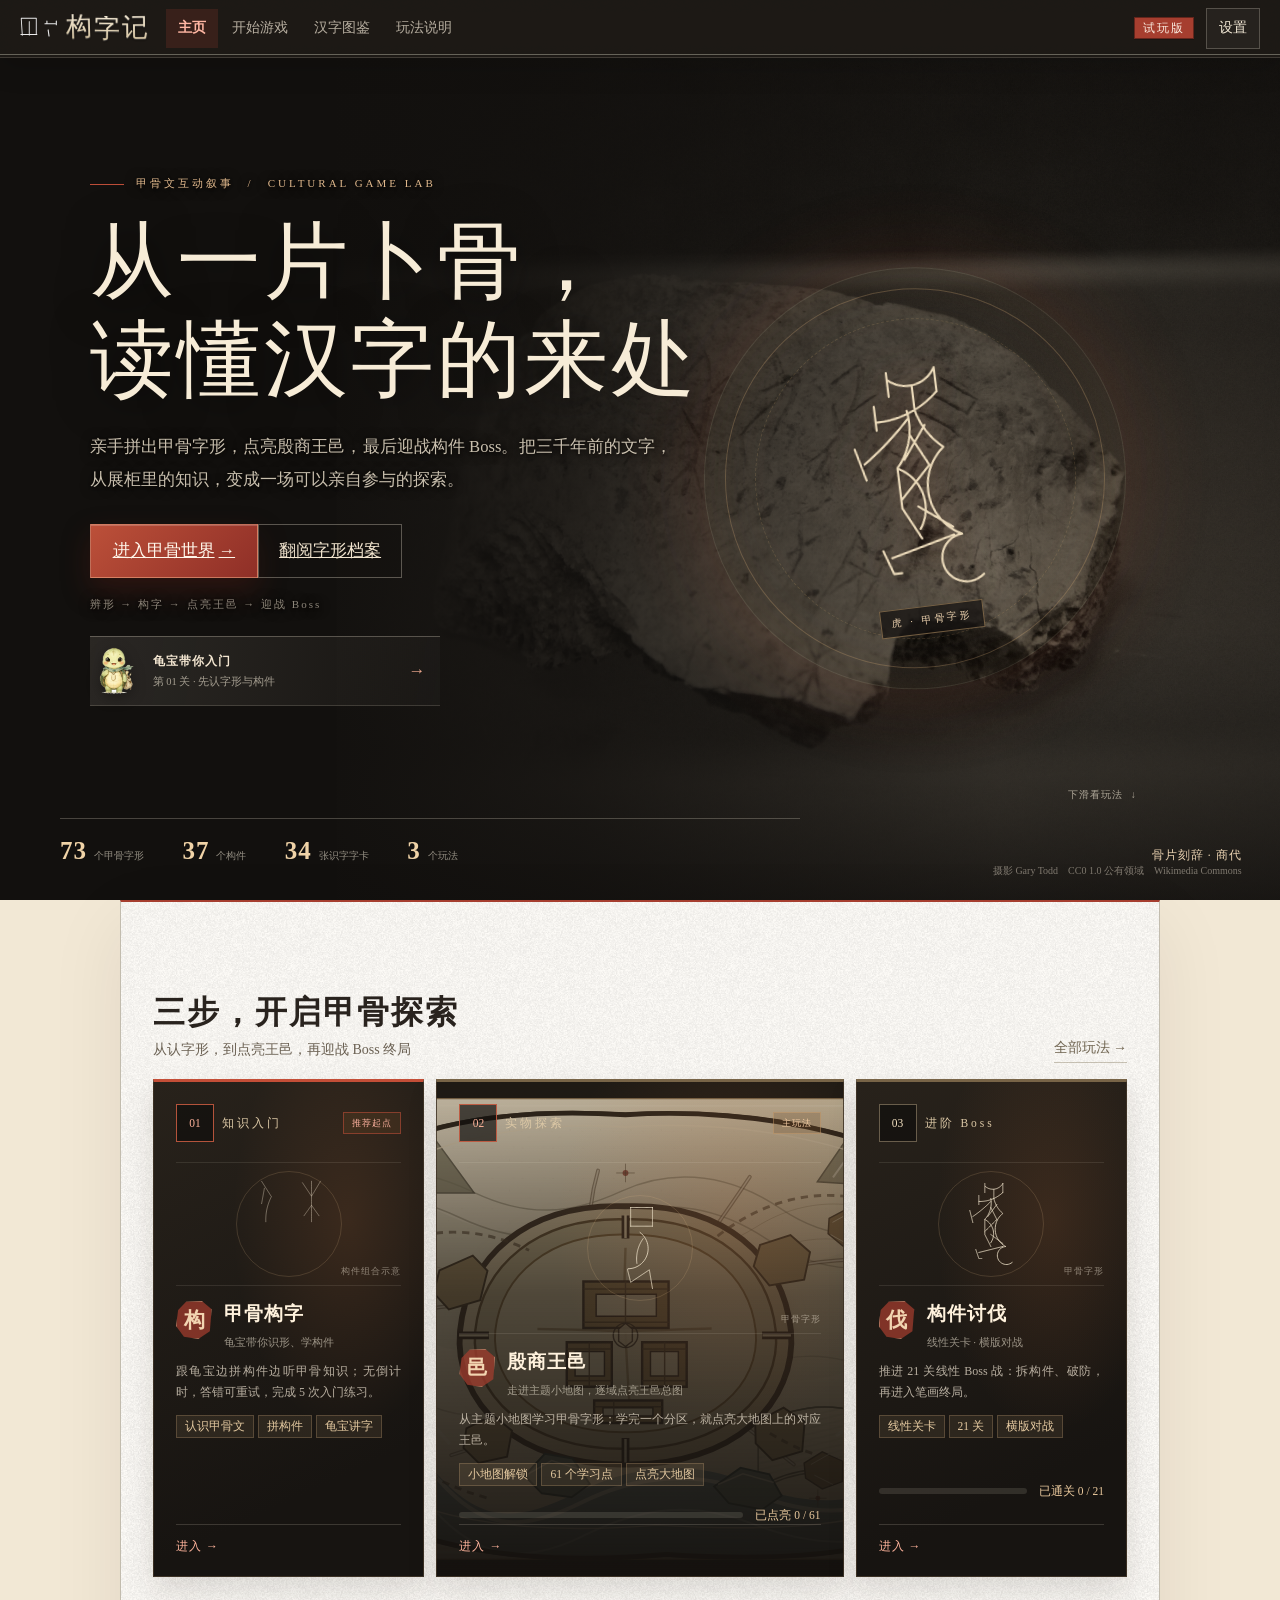
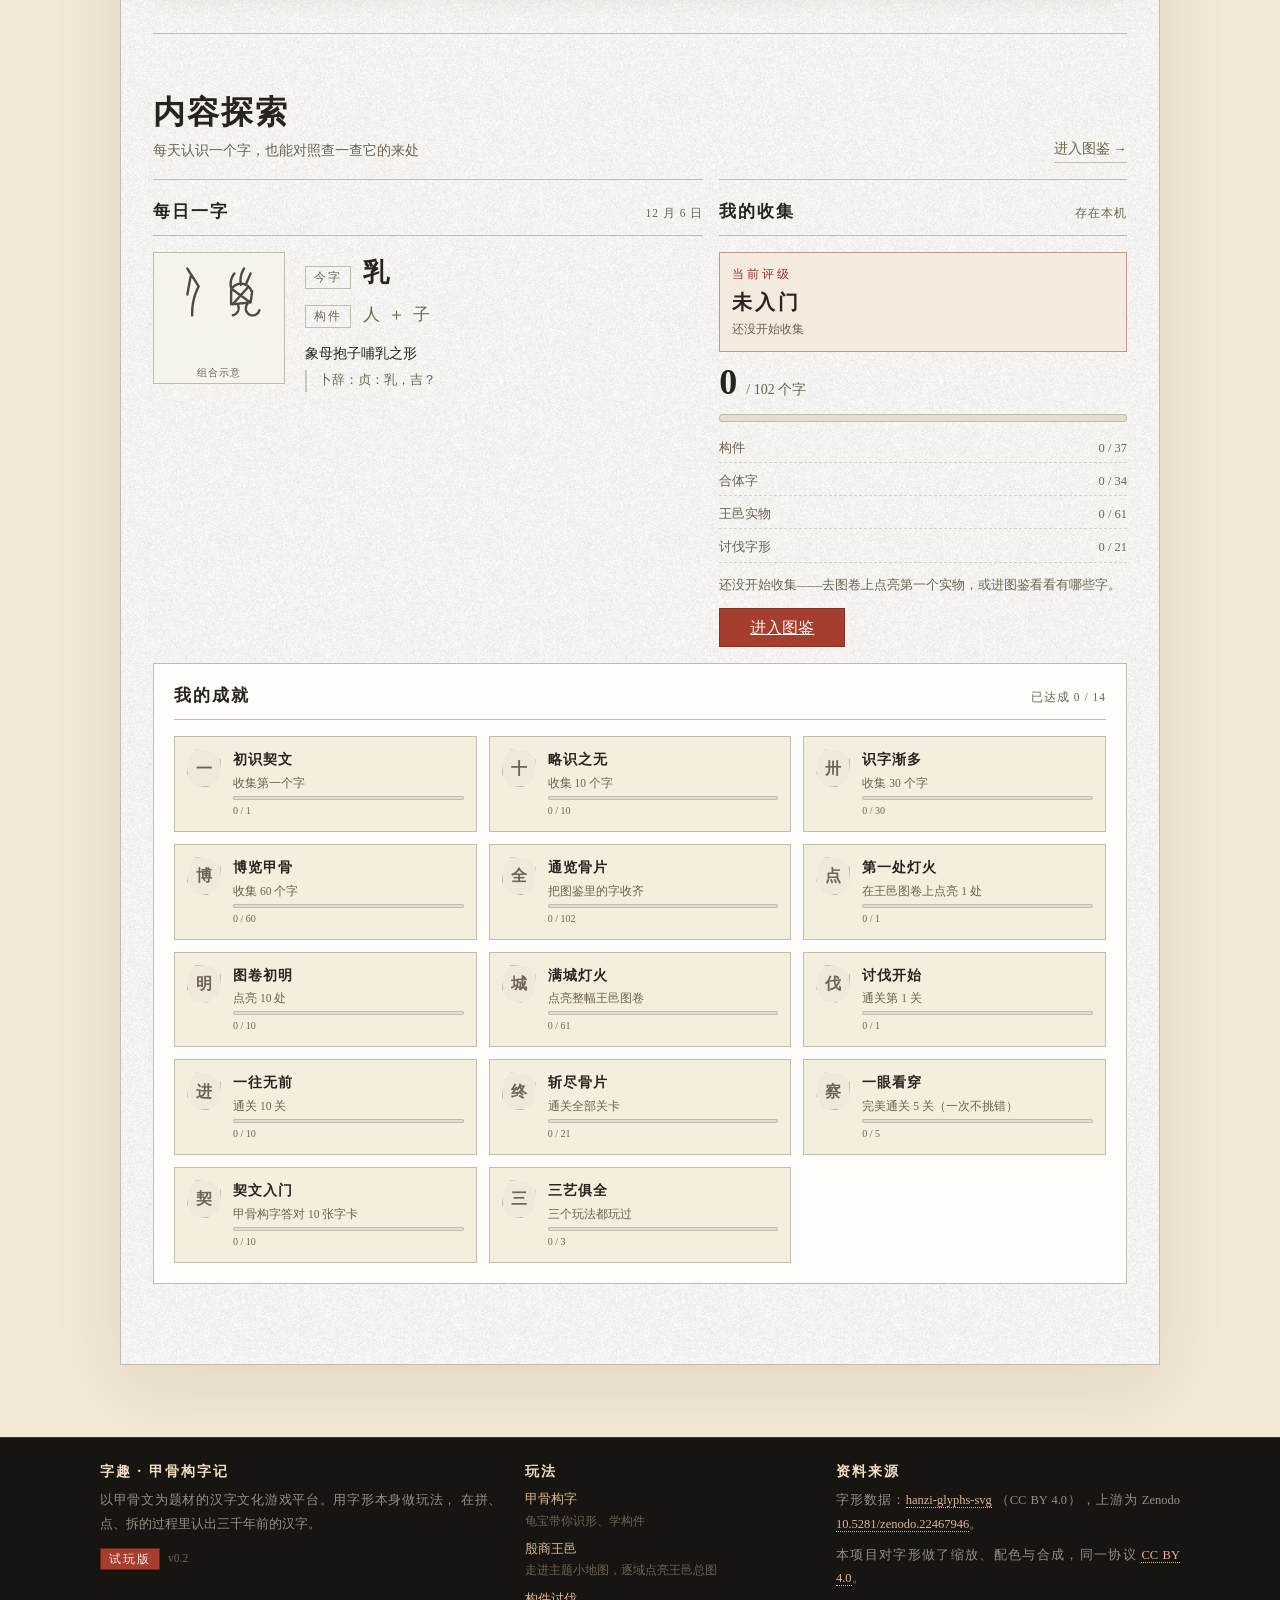
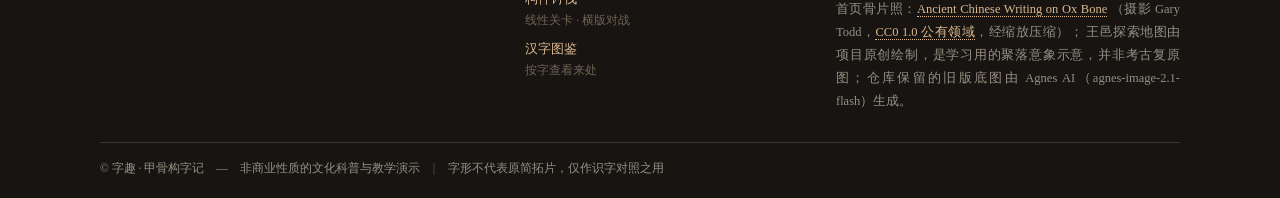
==== index.html @ dff617bd "完成甲骨文入门课与王邑地图改版" ====
<!DOCTYPE html>
<html lang="zh-CN">
<head>
<meta charset="utf-8">
<meta name="viewport" content="width=device-width,initial-scale=1,viewport-fit=cover,maximum-scale=1,user-scalable=no">
<title>字趣 · 甲骨构字记</title>
<meta name="description" content="字趣 —— 以甲骨文为题材的汉字文化游戏平台。首个玩法「甲骨构字」：用甲骨文构件拼出汉字。">
<meta name="theme-color" content="#14100c">
<meta name="format-detection" content="telephone=no">
<meta name="apple-mobile-web-app-capable" content="yes">
<meta name="apple-mobile-web-app-status-bar-style" content="black-translucent">
<meta name="apple-mobile-web-app-title" content="字趣">
<meta name="mobile-web-app-capable" content="yes">
<meta property="og:type" content="website">
<meta property="og:title" content="字趣 · 甲骨构字记">
<meta property="og:description" content="用甲骨文构件拼出汉字，在卜问与质问里读懂商代。">
<link rel="icon" href="data:image/svg+xml,%3Csvg xmlns='http://www.w3.org/2000/svg' viewBox='0 0 64 64'%3E%3Crect width='64' height='64' rx='12' fill='%2314100c'/%3E%3Ctext x='32' y='45' font-size='36' text-anchor='middle' fill='%23e8dcc2' font-family='serif'%3E%E5%A5%91%3C/text%3E%3C/svg%3E">

<link rel="stylesheet" href="css/app.css">
<link rel="stylesheet" href="css/theme.css">
<link rel="stylesheet" href="css/ui.css">
<link rel="stylesheet" href="css/modes.css">
</head>
<body>

<!-- 壳层：固定顶部导航 + 自适应内容区。
     导航由壳层渲染（见 js/core/shell.js 的 renderHeader），
     桌面一行放下品牌与四个入口，窄屏自动折成"品牌一行 + 入口一行"。 -->
<div class="app-shell" id="appShell">

  <!-- 固定顶部导航：品牌 · 主页 / 开始游戏 / 汉字图鉴 / 玩法说明 -->
  <header class="top" id="siteTop"></header>

  <!-- 场景挂载点：首页 / 玩法列表 / 图鉴 / 玩法说明 / 对局 / 设置 -->
  <main id="sceneRoot" class="wrap"></main>

</div><!-- /app-shell -->

<!-- 页脚：项目介绍 · 玩法入口 · 资料来源（CC BY 4.0 要求署名） -->
<footer class="footer">
  <div class="foot-in">
    <div class="foot-col">
      <h4 class="foot-h">字趣 · 甲骨构字记</h4>
      <p class="foot-p">以甲骨文为题材的汉字文化游戏平台。用字形本身做玩法，
        在拼、点、拆的过程里认出三千年前的汉字。</p>
      <p class="foot-p foot-seal"><span class="seal">试玩版</span>
        <span class="foot-ver">v<em id="footVer"></em></span></p>
    </div>
    <div class="foot-col">
      <h4 class="foot-h">玩法</h4>
      <ul class="foot-list" id="footModes"></ul>
    </div>
    <div class="foot-col">
      <h4 class="foot-h">资料来源</h4>
      <p class="foot-p">字形数据：<a href="https://github.com/zhouyongh/hanzi-glyphs-svg" target="_blank" rel="noopener">hanzi-glyphs-svg</a>
        （CC BY 4.0），上游为 Zenodo
        <a href="https://doi.org/10.5281/zenodo.22467946" target="_blank" rel="noopener">10.5281/zenodo.22467946</a>。</p>
      <p class="foot-p">本项目对字形做了缩放、配色与合成，同一协议
        <a href="https://creativecommons.org/licenses/by/4.0/" target="_blank" rel="noopener">CC BY 4.0</a>。</p>
      <p class="foot-p">首页骨片照：<a href="https://commons.wikimedia.org/wiki/File:Ancient_Chinese_Writing_on_Ox_Bone,_Shang_Dynasty.jpg" target="_blank" rel="noopener">Ancient Chinese Writing on Ox Bone</a>
        （摄影 Gary Todd，<a href="https://creativecommons.org/publicdomain/zero/1.0/" target="_blank" rel="noopener">CC0 1.0 公有领域</a>，经缩放压缩）；
        王邑探索地图由项目原创绘制，是学习用的聚落意象示意，并非考古复原图；仓库保留的旧版底图由 Agnes AI（agnes-image-2.1-flash）生成。</p>
    </div>
  </div>
  <div class="foot-bar">
    <span>© 字趣 · 甲骨构字记　—　非商业性质的文化科普与教学演示</span>
    <span class="foot-sep">｜</span>
    <span>字形不代表原简拓片，仅作识字对照之用</span>
  </div>
</footer>

<!-- ============================================================
     脚本加载顺序即依赖顺序：
       data  → 内置数据
       util  → 工具与存储
       packs → 通用内容包
       modes → 模式注册表（可插拔点）
       shell → 路由与壳层
       modes/* → 各玩法模块（每个自行 register）
     平台启动：build.js 最后调用 router.start()
     ============================================================ -->
<!-- 页面底纹：真实甲骨文字形（运行期注入，见 build.js 的 injectPattern） -->
<script>window.App = window.App || {}; App.OB_PATTERN = "data:image/svg+xml;charset=utf-8,%3Csvg%20xmlns%3D%22http%3A%2F%2Fwww.w3.org%2F2000%2Fsvg%22%20width%3D%22860%22%20height%3D%22860%22%20viewBox%3D%220%200%20860%20860%22%3E%3Cg%20opacity%3D%220.37%22%20transform%3D%22translate%2892.42%2C125.12%29%20scale%283.42176%29%22%3E%3Cpath%20d%3D%22M%2014.456%203.506%20L%204.456%2014.506%20A%200.735%200.735%200%200%200%205.544%2015.494%20L%2015.544%204.494%20A%200.735%200.735%200%200%200%2014.456%203.506%20Z%20M%208.402%204.427%20L%2013.402%2011.427%20A%200.735%200.735%200%200%200%2014.598%2010.573%20L%209.598%203.573%20A%200.735%200.735%200%200%200%208.402%204.427%20Z%20M%2013.267%2010.946%20L%2011.267%2037.946%20A%200.735%200.735%200%200%200%2012.733%2038.054%20L%2014.733%2011.054%20A%200.735%200.735%200%200%200%2013.267%2010.946%20Z%20M%2013.48%2011.52%20L%2020.48%2018.52%20A%200.735%200.735%200%200%200%2021.52%2017.48%20L%2014.52%2010.48%20A%200.735%200.735%200%200%200%2013.48%2011.52%20Z%20M%2013.522%2017.558%20L%2020.522%2023.558%20A%200.735%200.735%200%200%200%2021.478%2022.442%20L%2014.478%2016.442%20A%200.735%200.735%200%200%200%2013.522%2017.558%20Z%20M%2012.48%2026.52%20L%2019.48%2033.52%20A%200.735%200.735%200%200%200%2020.52%2032.48%20L%2013.52%2025.48%20A%200.735%200.735%200%200%200%2012.48%2026.52%20Z%20M%2012.516%2025.447%20L%204.516%2032.447%20A%200.735%200.735%200%200%200%205.484%2033.553%20L%2013.484%2026.553%20A%200.735%200.735%200%200%200%2012.516%2025.447%20Z%20M%2013.541%2016.426%20L%203.541%2024.426%20A%200.735%200.735%200%200%200%204.459%2025.574%20L%2014.459%2017.574%20A%200.735%200.735%200%200%200%2013.541%2016.426%20Z%22%20fill%3D%22%238a7350%22%2F%3E%3C%2Fg%3E%3Cg%20opacity%3D%220.334%22%20transform%3D%22translate%28307.82%2C122.14%29%20scale%284.03172%29%22%3E%3Cpath%20d%3D%22M%207.35%203.783%20L%204.35%2012.783%20A%200.685%200.685%200%200%200%205.65%2013.217%20L%208.65%204.217%20A%200.685%200.685%200%200%200%207.35%203.783%20Z%20M%2010.376%204.283%20L%2015.376%2015.283%20A%200.685%200.685%200%200%200%2016.624%2014.717%20L%2011.624%203.717%20A%200.685%200.685%200%200%200%2010.376%204.283%20Z%20M%205.672%2013.601%20L%2016.672%2019.601%20A%200.685%200.685%200%200%200%2017.328%2018.399%20L%206.328%2012.399%20A%200.685%200.685%200%200%200%205.672%2013.601%20Z%20M%209.32%2012.085%20L%2011.32%2028.085%20A%200.685%200.685%200%200%200%2012.68%2027.915%20L%2010.68%2011.915%20A%200.685%200.685%200%200%200%209.32%2012.085%20Z%20M%2011.516%2027.516%20L%205.516%2033.516%20A%200.685%200.685%200%200%200%206.484%2034.484%20L%2012.484%2028.484%20A%200.685%200.685%200%200%200%2011.516%2027.516%20Z%20M%209.452%2016.589%20L%203.452%2024.589%20A%200.685%200.685%200%200%200%204.548%2025.411%20L%2010.548%2017.411%20A%200.685%200.685%200%200%200%209.452%2016.589%20Z%20M%206.328%2021.134%20L%208.328%2031.134%20A%200.685%200.685%200%200%200%209.672%2030.866%20L%207.672%2020.866%20A%200.685%200.685%200%200%200%206.328%2021.134%20Z%20M%209.413%2030.352%20L%2012.413%2035.352%20A%200.685%200.685%200%200%200%2013.587%2034.648%20L%2010.587%2029.648%20A%200.685%200.685%200%200%200%209.413%2030.352%20Z%22%20fill%3D%22%238a7350%22%2F%3E%3C%2Fg%3E%3Cg%20opacity%3D%220.362%22%20transform%3D%22translate%28518.89%2C121.99%29%20scale%284.13812%29%22%3E%3Cpath%20d%3D%22M%2012.315%204%20L%2012.315%2022%20A%200.685%200.685%200%200%200%2013.685%2022%20L%2013.685%204%20A%200.685%200.685%200%200%200%2012.315%204%20Z%20M%2012.378%2021.713%20L%206.378%2034.713%20A%200.685%200.685%200%200%200%207.622%2035.287%20L%2013.622%2022.287%20A%200.685%200.685%200%200%200%2012.378%2021.713%20Z%20M%2012.484%207.549%20L%205.484%2015.549%20A%200.685%200.685%200%200%200%206.516%2016.451%20L%2013.516%208.451%20A%200.685%200.685%200%200%200%2012.484%207.549%20Z%20M%2012.62%208.57%20L%2021.62%2014.57%20A%200.685%200.685%200%200%200%2022.38%2013.43%20L%2013.38%207.43%20A%200.685%200.685%200%200%200%2012.62%208.57%20Z%20M%2012.66%2022.595%20L%2019.66%2026.595%20A%200.685%200.685%200%200%200%2020.34%2025.405%20L%2013.34%2021.405%20A%200.685%200.685%200%200%200%2012.66%2022.595%20Z%20M%2012.66%2021.405%20L%205.66%2025.405%20A%200.685%200.685%200%200%200%206.34%2026.595%20L%2013.34%2022.595%20A%200.685%200.685%200%200%200%2012.66%2021.405%20Z%20M%2012.324%2022.113%20L%2013.324%2028.113%20A%200.685%200.685%200%200%200%2014.676%2027.887%20L%2013.676%2021.887%20A%200.685%200.685%200%200%200%2012.324%2022.113%20Z%20M%209.694%2027.387%20L%203.694%2030.387%20A%200.685%200.685%200%200%200%204.306%2031.613%20L%2010.306%2028.613%20A%200.685%200.685%200%200%200%209.694%2027.387%20Z%20M%209.364%2028.254%20L%2011.364%2033.254%20A%200.685%200.685%200%200%200%2012.636%2032.746%20L%2010.636%2027.746%20A%200.685%200.685%200%200%200%209.364%2028.254%20Z%22%20fill%3D%22%238a7350%22%2F%3E%3C%2Fg%3E%3Cg%20opacity%3D%220.254%22%20transform%3D%22translate%28742.23%2C119.87%29%20scale%284.09538%29%22%3E%3Cpath%20d%3D%22M%209.368%203.655%20L%203.368%2014.655%20A%200.72%200.72%200%200%200%204.632%2015.345%20L%2010.632%204.345%20A%200.72%200.72%200%200%200%209.368%203.655%20Z%20M%209.378%204.363%20L%2016.378%2016.363%20A%200.72%200.72%200%200%200%2017.622%2015.637%20L%2010.622%203.637%20A%200.72%200.72%200%200%200%209.378%204.363%20Z%20M%206%2011.72%20L%2014%2011.72%20A%200.72%200.72%200%200%200%2014%2010.28%20L%206%2010.28%20A%200.72%200.72%200%200%200%206%2011.72%20Z%20M%208.308%2014.198%20L%2012.308%2028.198%20A%200.72%200.72%200%200%200%2013.692%2027.802%20L%209.692%2013.802%20A%200.72%200.72%200%200%200%208.308%2014.198%20Z%20M%2012.716%2027.338%20L%205.716%2030.338%20A%200.72%200.72%200%200%200%206.284%2031.662%20L%2013.284%2028.662%20A%200.72%200.72%200%200%200%2012.716%2027.338%20Z%20M%205.301%2030.825%20L%204.301%2034.825%20A%200.72%200.72%200%200%200%205.699%2035.175%20L%206.699%2031.175%20A%200.72%200.72%200%200%200%205.301%2030.825%20Z%20M%205.228%2035.683%20L%2014.228%2032.683%20A%200.72%200.72%200%200%200%2013.772%2031.317%20L%204.772%2034.317%20A%200.72%200.72%200%200%200%205.228%2035.683%20Z%20M%2013.294%2031.859%20L%2012.294%2036.859%20A%200.72%200.72%200%200%200%2013.706%2037.141%20L%2014.706%2032.141%20A%200.72%200.72%200%200%200%2013.294%2031.859%20Z%20M%209.301%2016.825%20L%206.301%2028.825%20A%200.72%200.72%200%200%200%207.699%2029.175%20L%2010.699%2017.175%20A%200.72%200.72%200%200%200%209.301%2016.825%20Z%22%20fill%3D%22%238a7350%22%2F%3E%3C%2Fg%3E%3Cg%20opacity%3D%220.344%22%20transform%3D%22translate%2893.84%2C409.04%29%20scale%284.98506%29%22%3E%3Cpath%20d%3D%22M%2011.385%205%20L%2011.385%2025%20A%200.615%200.615%200%200%200%2012.615%2025%20L%2012.615%205%20A%200.615%200.615%200%200%200%2011.385%205%20Z%20M%205.385%205%20L%205.385%2014%20A%200.615%200.615%200%200%200%206.615%2014%20L%206.615%205%20A%200.615%200.615%200%200%200%205.385%205%20Z%20M%205.806%2014.583%20L%2011.806%2016.583%20A%200.615%200.615%200%200%200%2012.194%2015.417%20L%206.194%2013.417%20A%200.615%200.615%200%200%200%205.806%2014.583%20Z%20M%2016.385%204%20L%2016.385%2013%20A%200.615%200.615%200%200%200%2017.615%2013%20L%2017.615%204%20A%200.615%200.615%200%200%200%2016.385%204%20Z%20M%2016.684%2012.473%20L%2011.684%2015.473%20A%200.615%200.615%200%200%200%2012.316%2016.527%20L%2017.316%2013.527%20A%200.615%200.615%200%200%200%2016.684%2012.473%20Z%20M%207%2020.615%20L%2016%2020.615%20A%200.615%200.615%200%200%200%2016%2019.385%20L%207%2019.385%20A%200.615%200.615%200%200%200%207%2020.615%20Z%20M%205%2025.615%20L%2017%2025.615%20A%200.615%200.615%200%200%200%2017%2024.385%20L%205%2024.385%20A%200.615%200.615%200%200%200%205%2025.615%20Z%20M%203.4%2022.133%20L%205.4%2031.133%20A%200.615%200.615%200%200%200%206.6%2030.867%20L%204.6%2021.867%20A%200.615%200.615%200%200%200%203.4%2022.133%20Z%20M%206%2031.615%20L%2016%2031.615%20A%200.615%200.615%200%200%200%2016%2030.385%20L%206%2030.385%20A%200.615%200.615%200%200%200%206%2031.615%20Z%20M%2016.603%2031.121%20L%2018.603%2021.121%20A%200.615%200.615%200%200%200%2017.397%2020.879%20L%2015.397%2030.879%20A%200.615%200.615%200%200%200%2016.603%2031.121%20Z%22%20fill%3D%22%238a7350%22%2F%3E%3C%2Fg%3E%3Cg%20opacity%3D%220.293%22%20transform%3D%22translate%28300.36%2C408.88%29%20scale%284.97181%29%22%3E%3Cpath%20d%3D%22M%204%209.63%20L%2011%209.63%20A%200.63%200.63%200%200%200%2011%208.37%20L%204%208.37%20A%200.63%200.63%200%200%200%204%209.63%20Z%20M%207.37%209%20L%207.37%2026%20A%200.63%200.63%200%200%200%208.63%2026%20L%208.63%209%20A%200.63%200.63%200%200%200%207.37%209%20Z%20M%2015.424%203.744%20L%2011.424%2012.744%20A%200.63%200.63%200%200%200%2012.576%2013.256%20L%2016.576%204.256%20A%200.63%200.63%200%200%200%2015.424%203.744%20Z%20M%2011.402%2013.199%20L%2014.402%2022.199%20A%200.63%200.63%200%200%200%2015.598%2021.801%20L%2012.598%2012.801%20A%200.63%200.63%200%200%200%2011.402%2013.199%20Z%20M%2014.424%2021.744%20L%2010.424%2030.744%20A%200.63%200.63%200%200%200%2011.576%2031.256%20L%2015.576%2022.256%20A%200.63%200.63%200%200%200%2014.424%2021.744%20Z%20M%2015.46%204.324%20L%2021.46%2014.324%20A%200.63%200.63%200%200%200%2022.54%2013.676%20L%2016.54%203.676%20A%200.63%200.63%200%200%200%2015.46%204.324%20Z%20M%2021.402%2013.801%20L%2018.402%2022.801%20A%200.63%200.63%200%200%200%2019.598%2023.199%20L%2022.598%2014.199%20A%200.63%200.63%200%200%200%2021.402%2013.801%20Z%20M%2018.376%2023.089%20L%2019.376%2030.089%20A%200.63%200.63%200%200%200%2020.624%2029.911%20L%2019.624%2022.911%20A%200.63%200.63%200%200%200%2018.376%2023.089%20Z%20M%2013.078%2015.625%20L%2021.078%2014.625%20A%200.63%200.63%200%200%200%2020.922%2013.375%20L%2012.922%2014.375%20A%200.63%200.63%200%200%200%2013.078%2015.625%20Z%20M%2013%2018.63%20L%2021%2018.63%20A%200.63%200.63%200%200%200%2021%2017.37%20L%2013%2017.37%20A%200.63%200.63%200%200%200%2013%2018.63%20Z%20M%207%2032.63%20L%2026%2032.63%20A%200.63%200.63%200%200%200%2026%2031.37%20L%207%2031.37%20A%200.63%200.63%200%200%200%207%2032.63%20Z%22%20fill%3D%22%238a7350%22%2F%3E%3C%2Fg%3E%3Cg%20opacity%3D%220.354%22%20transform%3D%22translate%28529.98%2C409.22%29%20scale%283.69358%29%22%3E%3Cpath%20d%3D%22M%2010.3%204%20L%2010.3%2016%20A%200.7%200.7%200%200%200%2011.7%2016%20L%2011.7%204%20A%200.7%200.7%200%200%200%2010.3%204%20Z%20M%207.4%206.36%20L%2010.4%2011.36%20A%200.7%200.7%200%200%200%2011.6%2010.64%20L%208.6%205.64%20A%200.7%200.7%200%200%200%207.4%206.36%20Z%20M%2011.7%2011%20A%200.7%200.7%200%200%200%2010.3%2011%20A%200.7%200.7%200%200%200%2011.7%2011%20Z%20M%2015.462%204.552%20L%2010.462%2010.552%20A%200.7%200.7%200%200%200%2011.538%2011.448%20L%2016.538%205.448%20A%200.7%200.7%200%200%200%2015.462%204.552%20Z%20M%2012.612%2016.418%20L%203.612%2022.418%20A%200.7%200.7%200%200%200%204.388%2023.582%20L%2013.388%2017.582%20A%200.7%200.7%200%200%200%2012.612%2016.418%20Z%20M%203.336%2023.221%20L%205.336%2029.221%20A%200.7%200.7%200%200%200%206.664%2028.779%20L%204.664%2022.779%20A%200.7%200.7%200%200%200%203.336%2023.221%20Z%20M%205.307%2028.901%20L%204.307%2035.901%20A%200.7%200.7%200%200%200%205.693%2036.099%20L%206.693%2029.099%20A%200.7%200.7%200%200%200%205.307%2028.901%20Z%20M%205%2019.7%20L%2010%2019.7%20A%200.7%200.7%200%200%200%2010%2018.3%20L%205%2018.3%20A%200.7%200.7%200%200%200%205%2019.7%20Z%20M%209.336%2018.779%20L%207.336%2024.779%20A%200.7%200.7%200%200%200%208.664%2025.221%20L%2010.664%2019.221%20A%200.7%200.7%200%200%200%209.336%2018.779%20Z%20M%2010.3%2023%20L%2010.3%2035%20A%200.7%200.7%200%200%200%2011.7%2035%20L%2011.7%2023%20A%200.7%200.7%200%200%200%2010.3%2023%20Z%20M%2010.505%2027.505%20L%206.505%2031.505%20A%200.7%200.7%200%200%200%207.495%2032.495%20L%2011.495%2028.495%20A%200.7%200.7%200%200%200%2010.505%2027.505%20Z%20M%2010.612%2028.582%20L%2016.612%2032.582%20A%200.7%200.7%200%200%200%2017.388%2031.418%20L%2011.388%2027.418%20A%200.7%200.7%200%200%200%2010.612%2028.582%20Z%22%20fill%3D%22%238a7350%22%2F%3E%3C%2Fg%3E%3Cg%20opacity%3D%220.256%22%20transform%3D%22translate%28743.55%2C418.25%29%20scale%284.13449%29%22%3E%3Cpath%20d%3D%22M%203.374%204.313%20L%205.374%208.313%20A%200.7%200.7%200%200%200%206.626%207.687%20L%204.626%203.687%20A%200.7%200.7%200%200%200%203.374%204.313%20Z%20M%205.374%207.687%20L%203.374%2011.687%20A%200.7%200.7%200%200%200%204.626%2012.313%20L%206.626%208.313%20A%200.7%200.7%200%200%200%205.374%207.687%20Z%20M%203.4%2012.36%20L%206.4%2017.36%20A%200.7%200.7%200%200%200%207.6%2016.64%20L%204.6%2011.64%20A%200.7%200.7%200%200%200%203.4%2012.36%20Z%20M%205.4%208.36%20L%208.4%2013.36%20A%200.7%200.7%200%200%200%209.6%2012.64%20L%206.6%207.64%20A%200.7%200.7%200%200%200%205.4%208.36%20Z%20M%207.505%204.495%20L%208.505%205.495%20A%200.7%200.7%200%200%200%209.495%204.505%20L%208.495%203.505%20A%200.7%200.7%200%200%200%207.505%204.495%20Z%20M%207.505%208.495%20L%209.505%2010.495%20A%200.7%200.7%200%200%200%2010.495%209.505%20L%208.495%207.505%20A%200.7%200.7%200%200%200%207.505%208.495%20Z%20M%2010.3%2021%20L%2010.3%2036%20A%200.7%200.7%200%200%200%2011.7%2036%20L%2011.7%2021%20A%200.7%200.7%200%200%200%2010.3%2021%20Z%20M%206.3%2018%20L%206.3%2025%20A%200.7%200.7%200%200%200%207.7%2025%20L%207.7%2018%20A%200.7%200.7%200%200%200%206.3%2018%20Z%20M%206.83%2025.679%20L%2010.83%2026.679%20A%200.7%200.7%200%200%200%2011.17%2025.321%20L%207.17%2024.321%20A%200.7%200.7%200%200%200%206.83%2025.679%20Z%20M%2015.3%2018%20L%2015.3%2025%20A%200.7%200.7%200%200%200%2016.7%2025%20L%2016.7%2018%20A%200.7%200.7%200%200%200%2015.3%2018%20Z%20M%2015.863%2024.314%20L%2010.863%2025.314%20A%200.7%200.7%200%200%200%2011.137%2026.686%20L%2016.137%2025.686%20A%200.7%200.7%200%200%200%2015.863%2024.314%20Z%20M%207.505%2028.495%20L%2010.505%2031.495%20A%200.7%200.7%200%200%200%2011.495%2030.505%20L%208.495%2027.505%20A%200.7%200.7%200%200%200%207.505%2028.495%20Z%20M%2015.64%2027.4%20L%2010.64%2030.4%20A%200.7%200.7%200%200%200%2011.36%2031.6%20L%2016.36%2028.6%20A%200.7%200.7%200%200%200%2015.64%2027.4%20Z%22%20fill%3D%22%238a7350%22%2F%3E%3C%2Fg%3E%3Cg%20opacity%3D%220.283%22%20transform%3D%22translate%2897.26%2C703.14%29%20scale%284.76898%29%22%3E%3Cpath%20d%3D%22M%205.354%203.928%20L%203.354%2021.928%20A%200.65%200.65%200%200%200%204.646%2022.072%20L%206.646%204.072%20A%200.65%200.65%200%200%200%205.354%203.928%20Z%20M%206%204.65%20L%2020%204.65%20A%200.65%200.65%200%200%200%2020%203.35%20L%206%203.35%20A%200.65%200.65%200%200%200%206%204.65%20Z%20M%2019.35%204%20L%2019.35%2021%20A%200.65%200.65%200%200%200%2020.65%2021%20L%2020.65%204%20A%200.65%200.65%200%200%200%2019.35%204%20Z%20M%2019.709%2020.419%20L%2015.709%2022.419%20A%200.65%200.65%200%200%200%2016.291%2023.581%20L%2020.291%2021.581%20A%200.65%200.65%200%200%200%2019.709%2020.419%20Z%20M%2015.363%2023.127%20L%2017.363%2033.127%20A%200.65%200.65%200%200%200%2018.637%2032.873%20L%2016.637%2022.873%20A%200.65%200.65%200%200%200%2015.363%2023.127%20Z%20M%208.443%2011.334%20L%2011.443%2016.334%20A%200.65%200.65%200%200%200%2012.557%2015.666%20L%209.557%2010.666%20A%200.65%200.65%200%200%200%208.443%2011.334%20Z%20M%2016.501%209.584%20L%2011.501%2015.584%20A%200.65%200.65%200%200%200%2012.499%2016.416%20L%2017.499%2010.416%20A%200.65%200.65%200%200%200%2016.501%209.584%20Z%20M%2011.35%2016%20L%2011.35%2031%20A%200.65%200.65%200%200%200%2012.65%2031%20L%2012.65%2016%20A%200.65%200.65%200%200%200%2011.35%2016%20Z%20M%208.48%2023.39%20L%2011.48%2027.39%20A%200.65%200.65%200%200%200%2012.52%2026.61%20L%209.52%2022.61%20A%200.65%200.65%200%200%200%208.48%2023.39%20Z%20M%203.666%2023.557%20L%208.666%2026.557%20A%200.65%200.65%200%200%200%209.334%2025.443%20L%204.334%2022.443%20A%200.65%200.65%200%200%200%203.666%2023.557%20Z%20M%208.383%2025.794%20L%206.383%2031.794%20A%200.65%200.65%200%200%200%207.617%2032.206%20L%209.617%2026.206%20A%200.65%200.65%200%200%200%208.383%2025.794%20Z%20M%208.419%2010.709%20L%205.419%2016.709%20A%200.65%200.65%200%200%200%206.581%2017.291%20L%209.581%2011.291%20A%200.65%200.65%200%200%200%208.419%2010.709%20Z%20M%2016.359%2010.107%20L%2017.359%2016.107%20A%200.65%200.65%200%200%200%2018.641%2015.893%20L%2017.641%209.893%20A%200.65%200.65%200%200%200%2016.359%2010.107%20Z%20M%2012.46%2027.46%20L%2015.46%2024.46%20A%200.65%200.65%200%200%200%2014.54%2023.54%20L%2011.54%2026.54%20A%200.65%200.65%200%200%200%2012.46%2027.46%20Z%22%20fill%3D%22%238a7350%22%2F%3E%3C%2Fg%3E%3Cg%20opacity%3D%220.343%22%20transform%3D%22translate%28313.54%2C701.51%29%20scale%285.27812%29%22%3E%3Cpath%20d%3D%22M%207.535%209.372%20L%2011.535%2014.372%20A%200.595%200.595%200%200%200%2012.465%2013.628%20L%208.465%208.628%20A%200.595%200.595%200%200%200%207.535%209.372%20Z%20M%2014.468%207.734%20L%2011.468%2013.734%20A%200.595%200.595%200%200%200%2012.532%2014.266%20L%2015.532%208.266%20A%200.595%200.595%200%200%200%2014.468%207.734%20Z%20M%207.468%208.734%20L%203.468%2016.734%20A%200.595%200.595%200%200%200%204.532%2017.266%20L%208.532%209.266%20A%200.595%200.595%200%200%200%207.468%208.734%20Z%20M%2014.535%208.372%20L%2018.535%2013.372%20A%200.595%200.595%200%200%200%2019.465%2012.628%20L%2015.465%207.628%20A%200.595%200.595%200%200%200%2014.535%208.372%20Z%20M%2011.405%2014%20L%2011.405%2030%20A%200.595%200.595%200%200%200%2012.595%2030%20L%2012.595%2014%20A%200.595%200.595%200%200%200%2011.405%2014%20Z%20M%206.516%2023.346%20L%2011.516%2030.346%20A%200.595%200.595%200%200%200%2012.484%2029.654%20L%207.484%2022.654%20A%200.595%200.595%200%200%200%206.516%2023.346%20Z%20M%2014.436%2020.812%20L%2011.436%2029.812%20A%200.595%200.595%200%200%200%2012.564%2030.188%20L%2015.564%2021.188%20A%200.595%200.595%200%200%200%2014.436%2020.812%20Z%20M%208.33%2018.495%20L%2011.33%2016.495%20A%200.595%200.595%200%200%200%2010.67%2015.505%20L%207.67%2017.505%20A%200.595%200.595%200%200%200%208.33%2018.495%20Z%20M%2010.67%2016.495%20L%2016.67%2020.495%20A%200.595%200.595%200%200%200%2017.33%2019.505%20L%2011.33%2015.505%20A%200.595%200.595%200%200%200%2010.67%2016.495%20Z%20M%207.468%2018.266%20L%208.468%2020.266%20A%200.595%200.595%200%200%200%209.532%2019.734%20L%208.532%2017.734%20A%200.595%200.595%200%200%200%207.468%2018.266%20Z%20M%209%2020.595%20L%2017%2020.595%20A%200.595%200.595%200%200%200%2017%2019.405%20L%209%2019.405%20A%200.595%200.595%200%200%200%209%2020.595%20Z%20M%2020.405%204%20L%2020.405%2018%20A%200.595%200.595%200%200%200%2021.595%2018%20L%2021.595%204%20A%200.595%200.595%200%200%200%2020.405%204%20Z%20M%2016.505%206.33%20L%2020.505%2012.33%20A%200.595%200.595%200%200%200%2021.495%2011.67%20L%2017.495%205.67%20A%200.595%200.595%200%200%200%2016.505%206.33%20Z%20M%2021.595%2012%20A%200.595%200.595%200%200%200%2020.405%2012%20A%200.595%200.595%200%200%200%2021.595%2012%20Z%20M%2026.579%205.579%20L%2020.579%2011.579%20A%200.595%200.595%200%200%200%2021.421%2012.421%20L%2027.421%206.421%20A%200.595%200.595%200%200%200%2026.579%205.579%20Z%20M%2017.129%2020.581%20L%2026.129%2018.581%20A%200.595%200.595%200%200%200%2025.871%2017.419%20L%2016.871%2019.419%20A%200.595%200.595%200%200%200%2017.129%2020.581%20Z%22%20fill%3D%22%238a7350%22%2F%3E%3C%2Fg%3E%3Cg%20opacity%3D%220.295%22%20transform%3D%22translate%28523.09%2C691.18%29%20scale%284.02553%29%22%3E%3Cpath%20d%3D%22M%2015.28%204%20L%2015.28%2037%20A%200.72%200.72%200%200%200%2016.72%2037%20L%2016.72%204%20A%200.72%200.72%200%200%200%2015.28%204%20Z%20M%2011.28%2016%20L%2011.28%2022%20A%200.72%200.72%200%200%200%2012.72%2022%20L%2012.72%2016%20A%200.72%200.72%200%200%200%2011.28%2016%20Z%20M%2012%2016.72%20L%2022%2016.72%20A%200.72%200.72%200%200%200%2022%2015.28%20L%2012%2015.28%20A%200.72%200.72%200%200%200%2012%2016.72%20Z%20M%2021.28%2016%20L%2021.28%2022%20A%200.72%200.72%200%200%200%2022.72%2022%20L%2022.72%2016%20A%200.72%200.72%200%200%200%2021.28%2016%20Z%20M%2012%2022.72%20L%2022%2022.72%20A%200.72%200.72%200%200%200%2022%2021.28%20L%2012%2021.28%20A%200.72%200.72%200%200%200%2012%2022.72%20Z%20M%206%207.72%20L%2010%207.72%20A%200.72%200.72%200%200%200%2010%206.28%20L%206%206.28%20A%200.72%200.72%200%200%200%206%207.72%20Z%20M%2010.118%207.71%20L%2016.118%206.71%20A%200.72%200.72%200%200%200%2015.882%205.29%20L%209.882%206.29%20A%200.72%200.72%200%200%200%2010.118%207.71%20Z%20M%206%2012.72%20L%209%2012.72%20A%200.72%200.72%200%200%200%209%2011.28%20L%206%2011.28%20A%200.72%200.72%200%200%200%206%2012.72%20Z%20M%209.399%2012.599%20L%2012.399%2010.599%20A%200.72%200.72%200%200%200%2011.601%209.401%20L%208.601%2011.401%20A%200.72%200.72%200%200%200%209.399%2012.599%20Z%20M%2012%2010.72%20L%2016%2010.72%20A%200.72%200.72%200%200%200%2016%209.28%20L%2012%209.28%20A%200.72%200.72%200%200%200%2012%2010.72%20Z%20M%205%2027.72%20L%209%2027.72%20A%200.72%200.72%200%200%200%209%2026.28%20L%205%2026.28%20A%200.72%200.72%200%200%200%205%2027.72%20Z%20M%209.509%2027.509%20L%2011.509%2025.509%20A%200.72%200.72%200%200%200%2010.491%2024.491%20L%208.491%2026.491%20A%200.72%200.72%200%200%200%209.509%2027.509%20Z%20M%2011%2025.72%20L%2016%2025.72%20A%200.72%200.72%200%200%200%2016%2024.28%20L%2011%2024.28%20A%200.72%200.72%200%200%200%2011%2025.72%20Z%20M%204%2031.72%20L%208%2031.72%20A%200.72%200.72%200%200%200%208%2030.28%20L%204%2030.28%20A%200.72%200.72%200%200%200%204%2031.72%20Z%20M%208.322%2031.644%20L%2012.322%2029.644%20A%200.72%200.72%200%200%200%2011.678%2028.356%20L%207.678%2030.356%20A%200.72%200.72%200%200%200%208.322%2031.644%20Z%20M%2011.772%2029.683%20L%2014.772%2030.683%20A%200.72%200.72%200%200%200%2015.228%2029.317%20L%2012.228%2028.317%20A%200.72%200.72%200%200%200%2011.772%2029.683%20Z%22%20fill%3D%22%238a7350%22%2F%3E%3C%2Fg%3E%3Cg%20opacity%3D%220.352%22%20transform%3D%22translate%28731.62%2C688.27%29%20scale%284.06915%29%22%3E%3Cpath%20d%3D%22M%2012.33%204.799%20L%209.33%2014.799%20A%200.7%200.7%200%200%200%2010.67%2015.201%20L%2013.67%205.201%20A%200.7%200.7%200%200%200%2012.33%204.799%20Z%20M%2011.453%209.437%20L%2015.453%2014.437%20A%200.7%200.7%200%200%200%2016.547%2013.563%20L%2012.547%208.563%20A%200.7%200.7%200%200%200%2011.453%209.437%20Z%20M%2015.336%2013.779%20L%2013.336%2019.779%20A%200.7%200.7%200%200%200%2014.664%2020.221%20L%2016.664%2014.221%20A%200.7%200.7%200%200%200%2015.336%2013.779%20Z%20M%2013.3%2020%20L%2013.3%2036%20A%200.7%200.7%200%200%200%2014.7%2036%20L%2014.7%2020%20A%200.7%200.7%200%200%200%2013.3%2020%20Z%20M%205.3%2010%20L%205.3%2019%20A%200.7%200.7%200%200%200%206.7%2019%20L%206.7%2010%20A%200.7%200.7%200%200%200%205.3%2010%20Z%20M%203.418%2013.388%20L%205.418%2016.388%20A%200.7%200.7%200%200%200%206.582%2015.612%20L%204.582%2012.612%20A%200.7%200.7%200%200%200%203.418%2013.388%20Z%20M%206.7%2016%20A%200.7%200.7%200%200%200%205.3%2016%20A%200.7%200.7%200%200%200%206.7%2016%20Z%20M%208.44%2011.58%20L%205.44%2015.58%20A%200.7%200.7%200%200%200%206.56%2016.42%20L%209.56%2012.42%20A%200.7%200.7%200%200%200%208.44%2011.58%20Z%20M%207.3%2023%20L%207.3%2034%20A%200.7%200.7%200%200%200%208.7%2034%20L%208.7%2023%20A%200.7%200.7%200%200%200%207.3%2023%20Z%20M%204.505%2026.495%20L%207.505%2029.495%20A%200.7%200.7%200%200%200%208.495%2028.505%20L%205.495%2025.505%20A%200.7%200.7%200%200%200%204.505%2026.495%20Z%20M%2010.44%2024.58%20L%207.44%2028.58%20A%200.7%200.7%200%200%200%208.56%2029.42%20L%2011.56%2025.42%20A%200.7%200.7%200%200%200%2010.44%2024.58%20Z%20M%2019.3%204%20L%2019.3%2015%20A%200.7%200.7%200%200%200%2020.7%2015%20L%2020.7%204%20A%200.7%200.7%200%200%200%2019.3%204%20Z%20M%2015.505%207.495%20L%2019.505%2011.495%20A%200.7%200.7%200%200%200%2020.495%2010.505%20L%2016.495%206.505%20A%200.7%200.7%200%200%200%2015.505%207.495%20Z%20M%2023.453%205.563%20L%2019.453%2010.563%20A%200.7%200.7%200%200%200%2020.547%2011.437%20L%2024.547%206.437%20A%200.7%200.7%200%200%200%2023.453%205.563%20Z%20M%2018.3%2022%20L%2018.3%2035%20A%200.7%200.7%200%200%200%2019.7%2035%20L%2019.7%2022%20A%200.7%200.7%200%200%200%2018.3%2022%20Z%20M%2015.44%2025.42%20L%2018.44%2029.42%20A%200.7%200.7%200%200%200%2019.56%2028.58%20L%2016.56%2024.58%20A%200.7%200.7%200%200%200%2015.44%2025.42%20Z%20M%2023.505%2023.505%20L%2018.505%2028.505%20A%200.7%200.7%200%200%200%2019.495%2029.495%20L%2024.495%2024.495%20A%200.7%200.7%200%200%200%2023.505%2023.505%20Z%22%20fill%3D%22%238a7350%22%2F%3E%3C%2Fg%3E%3C%2Fsvg%3E";</script>
<script src="js/core/data.js"></script>
<script src="js/core/_data.js"></script>
<script src="js/core/leveldata.js"></script>
<script src="js/core/util.js"></script>
<script src="js/core/packs.js"></script>
<script src="js/core/atlas.js"></script>
<script src="js/core/achievements.js"></script>
<script src="js/core/modes.js"></script>
<script src="js/core/motion.js"></script>
<script src="js/core/shell.js"></script>

<script src="js/modes/bone-build.js"></script>
<script src="js/modes/wangyi-map.js"></script>
<script src="js/modes/boss-raid.js"></script>

<script src="js/core/build.js"></script>
</body>
</html>
---- css/app.css ----
:root{
    /* 甲骨文主题：骨色底 + 墨色字 + 朱砂点缀
       朱砂取自甲骨卜辞中「填朱」的朱书痕迹，是最能代表甲骨的字色 */
    --ink:#221d15;        /* 墨（主文字） */
    --ink2:#6b5f4b;       /* 淡墨（次要文字） */
    --paper:#f0e6d2;      /* 骨色（页面底） */
    --card:#faf4e6;       /* 卡片 */
    --gold:#8f6b2e;       /* 旧金（边框、强调） */
    --red:#9b3324;        /* 朱砂（印章、关键提示） */
    --green:#3f6b4a;
    --blue:#3f5872;
    --line:#c2ad86;       /* 骨纹分隔线 */
    --shadow:0 2px 12px rgba(70,52,26,.16);
    --bone1:#f3e9d6;
    --bone2:#e6d8bd;
    --crack:#8a7a5e;      /* 兆纹色 */
    --ink-soft:#6f6455;   /* 渐变末端色（艺术字/图表用） */
    /* 边框体系：外框深、内线浅，合成"骨片刻痕"的双线感 */
    --edge:#b59a6e;       /* 外框 */
    --edge-in:#dcc79c;    /* 内线（比外框浅，形成双线）*/
    --r:9px;              /* 统一圆角 */
    --r-sm:6px;
    --r-pill:999px;
  }
  *{box-sizing:border-box;-webkit-tap-highlight-color:transparent}
  html,body{margin:0;padding:0}
  /* ---- 甲骨文纹样背景 ----
     纹样由真实甲骨文字形矢量合成（每瓦片 4×3 个字形，带错落与浓淡变化），
     来源：hanzi-glyphs-svg / Zenodo 10.5281/zenodo.22467946，CC BY 4.0。
     作为 data URI 内联，不加载任何外部图片；矢量因而在任何分辨率下都清晰。 */
  body{
    color:var(--ink);
    background-color:var(--paper);
    background-image:
      url("data:image/svg+xml;charset=utf-8,%3Csvg%20xmlns%3D%22http%3A%2F%2Fwww.w3.org%2F2000%2Fsvg%22%20width%3D%22860%22%20height%3D%22860%22%20viewBox%3D%220%200%20860%20860%22%3E%3Cg%20opacity%3D%220.37%22%20transform%3D%22translate%2892.42%2C125.12%29%20scale%283.42176%29%22%3E%3Cpath%20d%3D%22M%2014.456%203.506%20L%204.456%2014.506%20A%200.735%200.735%200%200%200%205.544%2015.494%20L%2015.544%204.494%20A%200.735%200.735%200%200%200%2014.456%203.506%20Z%20M%208.402%204.427%20L%2013.402%2011.427%20A%200.735%200.735%200%200%200%2014.598%2010.573%20L%209.598%203.573%20A%200.735%200.735%200%200%200%208.402%204.427%20Z%20M%2013.267%2010.946%20L%2011.267%2037.946%20A%200.735%200.735%200%200%200%2012.733%2038.054%20L%2014.733%2011.054%20A%200.735%200.735%200%200%200%2013.267%2010.946%20Z%20M%2013.48%2011.52%20L%2020.48%2018.52%20A%200.735%200.735%200%200%200%2021.52%2017.48%20L%2014.52%2010.48%20A%200.735%200.735%200%200%200%2013.48%2011.52%20Z%20M%2013.522%2017.558%20L%2020.522%2023.558%20A%200.735%200.735%200%200%200%2021.478%2022.442%20L%2014.478%2016.442%20A%200.735%200.735%200%200%200%2013.522%2017.558%20Z%20M%2012.48%2026.52%20L%2019.48%2033.52%20A%200.735%200.735%200%200%200%2020.52%2032.48%20L%2013.52%2025.48%20A%200.735%200.735%200%200%200%2012.48%2026.52%20Z%20M%2012.516%2025.447%20L%204.516%2032.447%20A%200.735%200.735%200%200%200%205.484%2033.553%20L%2013.484%2026.553%20A%200.735%200.735%200%200%200%2012.516%2025.447%20Z%20M%2013.541%2016.426%20L%203.541%2024.426%20A%200.735%200.735%200%200%200%204.459%2025.574%20L%2014.459%2017.574%20A%200.735%200.735%200%200%200%2013.541%2016.426%20Z%22%20fill%3D%22%238a7350%22%2F%3E%3C%2Fg%3E%3Cg%20opacity%3D%220.334%22%20transform%3D%22translate%28307.82%2C122.14%29%20scale%284.03172%29%22%3E%3Cpath%20d%3D%22M%207.35%203.783%20L%204.35%2012.783%20A%200.685%200.685%200%200%200%205.65%2013.217%20L%208.65%204.217%20A%200.685%200.685%200%200%200%207.35%203.783%20Z%20M%2010.376%204.283%20L%2015.376%2015.283%20A%200.685%200.685%200%200%200%2016.624%2014.717%20L%2011.624%203.717%20A%200.685%200.685%200%200%200%2010.376%204.283%20Z%20M%205.672%2013.601%20L%2016.672%2019.601%20A%200.685%200.685%200%200%200%2017.328%2018.399%20L%206.328%2012.399%20A%200.685%200.685%200%200%200%205.672%2013.601%20Z%20M%209.32%2012.085%20L%2011.32%2028.085%20A%200.685%200.685%200%200%200%2012.68%2027.915%20L%2010.68%2011.915%20A%200.685%200.685%200%200%200%209.32%2012.085%20Z%20M%2011.516%2027.516%20L%205.516%2033.516%20A%200.685%200.685%200%200%200%206.484%2034.484%20L%2012.484%2028.484%20A%200.685%200.685%200%200%200%2011.516%2027.516%20Z%20M%209.452%2016.589%20L%203.452%2024.589%20A%200.685%200.685%200%200%200%204.548%2025.411%20L%2010.548%2017.411%20A%200.685%200.685%200%200%200%209.452%2016.589%20Z%20M%206.328%2021.134%20L%208.328%2031.134%20A%200.685%200.685%200%200%200%209.672%2030.866%20L%207.672%2020.866%20A%200.685%200.685%200%200%200%206.328%2021.134%20Z%20M%209.413%2030.352%20L%2012.413%2035.352%20A%200.685%200.685%200%200%200%2013.587%2034.648%20L%2010.587%2029.648%20A%200.685%200.685%200%200%200%209.413%2030.352%20Z%22%20fill%3D%22%238a7350%22%2F%3E%3C%2Fg%3E%3Cg%20opacity%3D%220.362%22%20transform%3D%22translate%28518.89%2C121.99%29%20scale%284.13812%29%22%3E%3Cpath%20d%3D%22M%2012.315%204%20L%2012.315%2022%20A%200.685%200.685%200%200%200%2013.685%2022%20L%2013.685%204%20A%200.685%200.685%200%200%200%2012.315%204%20Z%20M%2012.378%2021.713%20L%206.378%2034.713%20A%200.685%200.685%200%200%200%207.622%2035.287%20L%2013.622%2022.287%20A%200.685%200.685%200%200%200%2012.378%2021.713%20Z%20M%2012.484%207.549%20L%205.484%2015.549%20A%200.685%200.685%200%200%200%206.516%2016.451%20L%2013.516%208.451%20A%200.685%200.685%200%200%200%2012.484%207.549%20Z%20M%2012.62%208.57%20L%2021.62%2014.57%20A%200.685%200.685%200%200%200%2022.38%2013.43%20L%2013.38%207.43%20A%200.685%200.685%200%200%200%2012.62%208.57%20Z%20M%2012.66%2022.595%20L%2019.66%2026.595%20A%200.685%200.685%200%200%200%2020.34%2025.405%20L%2013.34%2021.405%20A%200.685%200.685%200%200%200%2012.66%2022.595%20Z%20M%2012.66%2021.405%20L%205.66%2025.405%20A%200.685%200.685%200%200%200%206.34%2026.595%20L%2013.34%2022.595%20A%200.685%200.685%200%200%200%2012.66%2021.405%20Z%20M%2012.324%2022.113%20L%2013.324%2028.113%20A%200.685%200.685%200%200%200%2014.676%2027.887%20L%2013.676%2021.887%20A%200.685%200.685%200%200%200%2012.324%2022.113%20Z%20M%209.694%2027.387%20L%203.694%2030.387%20A%200.685%200.685%200%200%200%204.306%2031.613%20L%2010.306%2028.613%20A%200.685%200.685%200%200%200%209.694%2027.387%20Z%20M%209.364%2028.254%20L%2011.364%2033.254%20A%200.685%200.685%200%200%200%2012.636%2032.746%20L%2010.636%2027.746%20A%200.685%200.685%200%200%200%209.364%2028.254%20Z%22%20fill%3D%22%238a7350%22%2F%3E%3C%2Fg%3E%3Cg%20opacity%3D%220.254%22%20transform%3D%22translate%28742.23%2C119.87%29%20scale%284.09538%29%22%3E%3Cpath%20d%3D%22M%209.368%203.655%20L%203.368%2014.655%20A%200.72%200.72%200%200%200%204.632%2015.345%20L%2010.632%204.345%20A%200.72%200.72%200%200%200%209.368%203.655%20Z%20M%209.378%204.363%20L%2016.378%2016.363%20A%200.72%200.72%200%200%200%2017.622%2015.637%20L%2010.622%203.637%20A%200.72%200.72%200%200%200%209.378%204.363%20Z%20M%206%2011.72%20L%2014%2011.72%20A%200.72%200.72%200%200%200%2014%2010.28%20L%206%2010.28%20A%200.72%200.72%200%200%200%206%2011.72%20Z%20M%208.308%2014.198%20L%2012.308%2028.198%20A%200.72%200.72%200%200%200%2013.692%2027.802%20L%209.692%2013.802%20A%200.72%200.72%200%200%200%208.308%2014.198%20Z%20M%2012.716%2027.338%20L%205.716%2030.338%20A%200.72%200.72%200%200%200%206.284%2031.662%20L%2013.284%2028.662%20A%200.72%200.72%200%200%200%2012.716%2027.338%20Z%20M%205.301%2030.825%20L%204.301%2034.825%20A%200.72%200.72%200%200%200%205.699%2035.175%20L%206.699%2031.175%20A%200.72%200.72%200%200%200%205.301%2030.825%20Z%20M%205.228%2035.683%20L%2014.228%2032.683%20A%200.72%200.72%200%200%200%2013.772%2031.317%20L%204.772%2034.317%20A%200.72%200.72%200%200%200%205.228%2035.683%20Z%20M%2013.294%2031.859%20L%2012.294%2036.859%20A%200.72%200.72%200%200%200%2013.706%2037.141%20L%2014.706%2032.141%20A%200.72%200.72%200%200%200%2013.294%2031.859%20Z%20M%209.301%2016.825%20L%206.301%2028.825%20A%200.72%200.72%200%200%200%207.699%2029.175%20L%2010.699%2017.175%20A%200.72%200.72%200%200%200%209.301%2016.825%20Z%22%20fill%3D%22%238a7350%22%2F%3E%3C%2Fg%3E%3Cg%20opacity%3D%220.344%22%20transform%3D%22translate%2893.84%2C409.04%29%20scale%284.98506%29%22%3E%3Cpath%20d%3D%22M%2011.385%205%20L%2011.385%2025%20A%200.615%200.615%200%200%200%2012.615%2025%20L%2012.615%205%20A%200.615%200.615%200%200%200%2011.385%205%20Z%20M%205.385%205%20L%205.385%2014%20A%200.615%200.615%200%200%200%206.615%2014%20L%206.615%205%20A%200.615%200.615%200%200%200%205.385%205%20Z%20M%205.806%2014.583%20L%2011.806%2016.583%20A%200.615%200.615%200%200%200%2012.194%2015.417%20L%206.194%2013.417%20A%200.615%200.615%200%200%200%205.806%2014.583%20Z%20M%2016.385%204%20L%2016.385%2013%20A%200.615%200.615%200%200%200%2017.615%2013%20L%2017.615%204%20A%200.615%200.615%200%200%200%2016.385%204%20Z%20M%2016.684%2012.473%20L%2011.684%2015.473%20A%200.615%200.615%200%200%200%2012.316%2016.527%20L%2017.316%2013.527%20A%200.615%200.615%200%200%200%2016.684%2012.473%20Z%20M%207%2020.615%20L%2016%2020.615%20A%200.615%200.615%200%200%200%2016%2019.385%20L%207%2019.385%20A%200.615%200.615%200%200%200%207%2020.615%20Z%20M%205%2025.615%20L%2017%2025.615%20A%200.615%200.615%200%200%200%2017%2024.385%20L%205%2024.385%20A%200.615%200.615%200%200%200%205%2025.615%20Z%20M%203.4%2022.133%20L%205.4%2031.133%20A%200.615%200.615%200%200%200%206.6%2030.867%20L%204.6%2021.867%20A%200.615%200.615%200%200%200%203.4%2022.133%20Z%20M%206%2031.615%20L%2016%2031.615%20A%200.615%200.615%200%200%200%2016%2030.385%20L%206%2030.385%20A%200.615%200.615%200%200%200%206%2031.615%20Z%20M%2016.603%2031.121%20L%2018.603%2021.121%20A%200.615%200.615%200%200%200%2017.397%2020.879%20L%2015.397%2030.879%20A%200.615%200.615%200%200%200%2016.603%2031.121%20Z%22%20fill%3D%22%238a7350%22%2F%3E%3C%2Fg%3E%3Cg%20opacity%3D%220.293%22%20transform%3D%22translate%28300.36%2C408.88%29%20scale%284.97181%29%22%3E%3Cpath%20d%3D%22M%204%209.63%20L%2011%209.63%20A%200.63%200.63%200%200%200%2011%208.37%20L%204%208.37%20A%200.63%200.63%200%200%200%204%209.63%20Z%20M%207.37%209%20L%207.37%2026%20A%200.63%200.63%200%200%200%208.63%2026%20L%208.63%209%20A%200.63%200.63%200%200%200%207.37%209%20Z%20M%2015.424%203.744%20L%2011.424%2012.744%20A%200.63%200.63%200%200%200%2012.576%2013.256%20L%2016.576%204.256%20A%200.63%200.63%200%200%200%2015.424%203.744%20Z%20M%2011.402%2013.199%20L%2014.402%2022.199%20A%200.63%200.63%200%200%200%2015.598%2021.801%20L%2012.598%2012.801%20A%200.63%200.63%200%200%200%2011.402%2013.199%20Z%20M%2014.424%2021.744%20L%2010.424%2030.744%20A%200.63%200.63%200%200%200%2011.576%2031.256%20L%2015.576%2022.256%20A%200.63%200.63%200%200%200%2014.424%2021.744%20Z%20M%2015.46%204.324%20L%2021.46%2014.324%20A%200.63%200.63%200%200%200%2022.54%2013.676%20L%2016.54%203.676%20A%200.63%200.63%200%200%200%2015.46%204.324%20Z%20M%2021.402%2013.801%20L%2018.402%2022.801%20A%200.63%200.63%200%200%200%2019.598%2023.199%20L%2022.598%2014.199%20A%200.63%200.63%200%200%200%2021.402%2013.801%20Z%20M%2018.376%2023.089%20L%2019.376%2030.089%20A%200.63%200.63%200%200%200%2020.624%2029.911%20L%2019.624%2022.911%20A%200.63%200.63%200%200%200%2018.376%2023.089%20Z%20M%2013.078%2015.625%20L%2021.078%2014.625%20A%200.63%200.63%200%200%200%2020.922%2013.375%20L%2012.922%2014.375%20A%200.63%200.63%200%200%200%2013.078%2015.625%20Z%20M%2013%2018.63%20L%2021%2018.63%20A%200.63%200.63%200%200%200%2021%2017.37%20L%2013%2017.37%20A%200.63%200.63%200%200%200%2013%2018.63%20Z%20M%207%2032.63%20L%2026%2032.63%20A%200.63%200.63%200%200%200%2026%2031.37%20L%207%2031.37%20A%200.63%200.63%200%200%200%207%2032.63%20Z%22%20fill%3D%22%238a7350%22%2F%3E%3C%2Fg%3E%3Cg%20opacity%3D%220.354%22%20transform%3D%22translate%28529.98%2C409.22%29%20scale%283.69358%29%22%3E%3Cpath%20d%3D%22M%2010.3%204%20L%2010.3%2016%20A%200.7%200.7%200%200%200%2011.7%2016%20L%2011.7%204%20A%200.7%200.7%200%200%200%2010.3%204%20Z%20M%207.4%206.36%20L%2010.4%2011.36%20A%200.7%200.7%200%200%200%2011.6%2010.64%20L%208.6%205.64%20A%200.7%200.7%200%200%200%207.4%206.36%20Z%20M%2011.7%2011%20A%200.7%200.7%200%200%200%2010.3%2011%20A%200.7%200.7%200%200%200%2011.7%2011%20Z%20M%2015.462%204.552%20L%2010.462%2010.552%20A%200.7%200.7%200%200%200%2011.538%2011.448%20L%2016.538%205.448%20A%200.7%200.7%200%200%200%2015.462%204.552%20Z%20M%2012.612%2016.418%20L%203.612%2022.418%20A%200.7%200.7%200%200%200%204.388%2023.582%20L%2013.388%2017.582%20A%200.7%200.7%200%200%200%2012.612%2016.418%20Z%20M%203.336%2023.221%20L%205.336%2029.221%20A%200.7%200.7%200%200%200%206.664%2028.779%20L%204.664%2022.779%20A%200.7%200.7%200%200%200%203.336%2023.221%20Z%20M%205.307%2028.901%20L%204.307%2035.901%20A%200.7%200.7%200%200%200%205.693%2036.099%20L%206.693%2029.099%20A%200.7%200.7%200%200%200%205.307%2028.901%20Z%20M%205%2019.7%20L%2010%2019.7%20A%200.7%200.7%200%200%200%2010%2018.3%20L%205%2018.3%20A%200.7%200.7%200%200%200%205%2019.7%20Z%20M%209.336%2018.779%20L%207.336%2024.779%20A%200.7%200.7%200%200%200%208.664%2025.221%20L%2010.664%2019.221%20A%200.7%200.7%200%200%200%209.336%2018.779%20Z%20M%2010.3%2023%20L%2010.3%2035%20A%200.7%200.7%200%200%200%2011.7%2035%20L%2011.7%2023%20A%200.7%200.7%200%200%200%2010.3%2023%20Z%20M%2010.505%2027.505%20L%206.505%2031.505%20A%200.7%200.7%200%200%200%207.495%2032.495%20L%2011.495%2028.495%20A%200.7%200.7%200%200%200%2010.505%2027.505%20Z%20M%2010.612%2028.582%20L%2016.612%2032.582%20A%200.7%200.7%200%200%200%2017.388%2031.418%20L%2011.388%2027.418%20A%200.7%200.7%200%200%200%2010.612%2028.582%20Z%22%20fill%3D%22%238a7350%22%2F%3E%3C%2Fg%3E%3Cg%20opacity%3D%220.256%22%20transform%3D%22translate%28743.55%2C418.25%29%20scale%284.13449%29%22%3E%3Cpath%20d%3D%22M%203.374%204.313%20L%205.374%208.313%20A%200.7%200.7%200%200%200%206.626%207.687%20L%204.626%203.687%20A%200.7%200.7%200%200%200%203.374%204.313%20Z%20M%205.374%207.687%20L%203.374%2011.687%20A%200.7%200.7%200%200%200%204.626%2012.313%20L%206.626%208.313%20A%200.7%200.7%200%200%200%205.374%207.687%20Z%20M%203.4%2012.36%20L%206.4%2017.36%20A%200.7%200.7%200%200%200%207.6%2016.64%20L%204.6%2011.64%20A%200.7%200.7%200%200%200%203.4%2012.36%20Z%20M%205.4%208.36%20L%208.4%2013.36%20A%200.7%200.7%200%200%200%209.6%2012.64%20L%206.6%207.64%20A%200.7%200.7%200%200%200%205.4%208.36%20Z%20M%207.505%204.495%20L%208.505%205.495%20A%200.7%200.7%200%200%200%209.495%204.505%20L%208.495%203.505%20A%200.7%200.7%200%200%200%207.505%204.495%20Z%20M%207.505%208.495%20L%209.505%2010.495%20A%200.7%200.7%200%200%200%2010.495%209.505%20L%208.495%207.505%20A%200.7%200.7%200%200%200%207.505%208.495%20Z%20M%2010.3%2021%20L%2010.3%2036%20A%200.7%200.7%200%200%200%2011.7%2036%20L%2011.7%2021%20A%200.7%200.7%200%200%200%2010.3%2021%20Z%20M%206.3%2018%20L%206.3%2025%20A%200.7%200.7%200%200%200%207.7%2025%20L%207.7%2018%20A%200.7%200.7%200%200%200%206.3%2018%20Z%20M%206.83%2025.679%20L%2010.83%2026.679%20A%200.7%200.7%200%200%200%2011.17%2025.321%20L%207.17%2024.321%20A%200.7%200.7%200%200%200%206.83%2025.679%20Z%20M%2015.3%2018%20L%2015.3%2025%20A%200.7%200.7%200%200%200%2016.7%2025%20L%2016.7%2018%20A%200.7%200.7%200%200%200%2015.3%2018%20Z%20M%2015.863%2024.314%20L%2010.863%2025.314%20A%200.7%200.7%200%200%200%2011.137%2026.686%20L%2016.137%2025.686%20A%200.7%200.7%200%200%200%2015.863%2024.314%20Z%20M%207.505%2028.495%20L%2010.505%2031.495%20A%200.7%200.7%200%200%200%2011.495%2030.505%20L%208.495%2027.505%20A%200.7%200.7%200%200%200%207.505%2028.495%20Z%20M%2015.64%2027.4%20L%2010.64%2030.4%20A%200.7%200.7%200%200%200%2011.36%2031.6%20L%2016.36%2028.6%20A%200.7%200.7%200%200%200%2015.64%2027.4%20Z%22%20fill%3D%22%238a7350%22%2F%3E%3C%2Fg%3E%3Cg%20opacity%3D%220.283%22%20transform%3D%22translate%2897.26%2C703.14%29%20scale%284.76898%29%22%3E%3Cpath%20d%3D%22M%205.354%203.928%20L%203.354%2021.928%20A%200.65%200.65%200%200%200%204.646%2022.072%20L%206.646%204.072%20A%200.65%200.65%200%200%200%205.354%203.928%20Z%20M%206%204.65%20L%2020%204.65%20A%200.65%200.65%200%200%200%2020%203.35%20L%206%203.35%20A%200.65%200.65%200%200%200%206%204.65%20Z%20M%2019.35%204%20L%2019.35%2021%20A%200.65%200.65%200%200%200%2020.65%2021%20L%2020.65%204%20A%200.65%200.65%200%200%200%2019.35%204%20Z%20M%2019.709%2020.419%20L%2015.709%2022.419%20A%200.65%200.65%200%200%200%2016.291%2023.581%20L%2020.291%2021.581%20A%200.65%200.65%200%200%200%2019.709%2020.419%20Z%20M%2015.363%2023.127%20L%2017.363%2033.127%20A%200.65%200.65%200%200%200%2018.637%2032.873%20L%2016.637%2022.873%20A%200.65%200.65%200%200%200%2015.363%2023.127%20Z%20M%208.443%2011.334%20L%2011.443%2016.334%20A%200.65%200.65%200%200%200%2012.557%2015.666%20L%209.557%2010.666%20A%200.65%200.65%200%200%200%208.443%2011.334%20Z%20M%2016.501%209.584%20L%2011.501%2015.584%20A%200.65%200.65%200%200%200%2012.499%2016.416%20L%2017.499%2010.416%20A%200.65%200.65%200%200%200%2016.501%209.584%20Z%20M%2011.35%2016%20L%2011.35%2031%20A%200.65%200.65%200%200%200%2012.65%2031%20L%2012.65%2016%20A%200.65%200.65%200%200%200%2011.35%2016%20Z%20M%208.48%2023.39%20L%2011.48%2027.39%20A%200.65%200.65%200%200%200%2012.52%2026.61%20L%209.52%2022.61%20A%200.65%200.65%200%200%200%208.48%2023.39%20Z%20M%203.666%2023.557%20L%208.666%2026.557%20A%200.65%200.65%200%200%200%209.334%2025.443%20L%204.334%2022.443%20A%200.65%200.65%200%200%200%203.666%2023.557%20Z%20M%208.383%2025.794%20L%206.383%2031.794%20A%200.65%200.65%200%200%200%207.617%2032.206%20L%209.617%2026.206%20A%200.65%200.65%200%200%200%208.383%2025.794%20Z%20M%208.419%2010.709%20L%205.419%2016.709%20A%200.65%200.65%200%200%200%206.581%2017.291%20L%209.581%2011.291%20A%200.65%200.65%200%200%200%208.419%2010.709%20Z%20M%2016.359%2010.107%20L%2017.359%2016.107%20A%200.65%200.65%200%200%200%2018.641%2015.893%20L%2017.641%209.893%20A%200.65%200.65%200%200%200%2016.359%2010.107%20Z%20M%2012.46%2027.46%20L%2015.46%2024.46%20A%200.65%200.65%200%200%200%2014.54%2023.54%20L%2011.54%2026.54%20A%200.65%200.65%200%200%200%2012.46%2027.46%20Z%22%20fill%3D%22%238a7350%22%2F%3E%3C%2Fg%3E%3Cg%20opacity%3D%220.343%22%20transform%3D%22translate%28313.54%2C701.51%29%20scale%285.27812%29%22%3E%3Cpath%20d%3D%22M%207.535%209.372%20L%2011.535%2014.372%20A%200.595%200.595%200%200%200%2012.465%2013.628%20L%208.465%208.628%20A%200.595%200.595%200%200%200%207.535%209.372%20Z%20M%2014.468%207.734%20L%2011.468%2013.734%20A%200.595%200.595%200%200%200%2012.532%2014.266%20L%2015.532%208.266%20A%200.595%200.595%200%200%200%2014.468%207.734%20Z%20M%207.468%208.734%20L%203.468%2016.734%20A%200.595%200.595%200%200%200%204.532%2017.266%20L%208.532%209.266%20A%200.595%200.595%200%200%200%207.468%208.734%20Z%20M%2014.535%208.372%20L%2018.535%2013.372%20A%200.595%200.595%200%200%200%2019.465%2012.628%20L%2015.465%207.628%20A%200.595%200.595%200%200%200%2014.535%208.372%20Z%20M%2011.405%2014%20L%2011.405%2030%20A%200.595%200.595%200%200%200%2012.595%2030%20L%2012.595%2014%20A%200.595%200.595%200%200%200%2011.405%2014%20Z%20M%206.516%2023.346%20L%2011.516%2030.346%20A%200.595%200.595%200%200%200%2012.484%2029.654%20L%207.484%2022.654%20A%200.595%200.595%200%200%200%206.516%2023.346%20Z%20M%2014.436%2020.812%20L%2011.436%2029.812%20A%200.595%200.595%200%200%200%2012.564%2030.188%20L%2015.564%2021.188%20A%200.595%200.595%200%200%200%2014.436%2020.812%20Z%20M%208.33%2018.495%20L%2011.33%2016.495%20A%200.595%200.595%200%200%200%2010.67%2015.505%20L%207.67%2017.505%20A%200.595%200.595%200%200%200%208.33%2018.495%20Z%20M%2010.67%2016.495%20L%2016.67%2020.495%20A%200.595%200.595%200%200%200%2017.33%2019.505%20L%2011.33%2015.505%20A%200.595%200.595%200%200%200%2010.67%2016.495%20Z%20M%207.468%2018.266%20L%208.468%2020.266%20A%200.595%200.595%200%200%200%209.532%2019.734%20L%208.532%2017.734%20A%200.595%200.595%200%200%200%207.468%2018.266%20Z%20M%209%2020.595%20L%2017%2020.595%20A%200.595%200.595%200%200%200%2017%2019.405%20L%209%2019.405%20A%200.595%200.595%200%200%200%209%2020.595%20Z%20M%2020.405%204%20L%2020.405%2018%20A%200.595%200.595%200%200%200%2021.595%2018%20L%2021.595%204%20A%200.595%200.595%200%200%200%2020.405%204%20Z%20M%2016.505%206.33%20L%2020.505%2012.33%20A%200.595%200.595%200%200%200%2021.495%2011.67%20L%2017.495%205.67%20A%200.595%200.595%200%200%200%2016.505%206.33%20Z%20M%2021.595%2012%20A%200.595%200.595%200%200%200%2020.405%2012%20A%200.595%200.595%200%200%200%2021.595%2012%20Z%20M%2026.579%205.579%20L%2020.579%2011.579%20A%200.595%200.595%200%200%200%2021.421%2012.421%20L%2027.421%206.421%20A%200.595%200.595%200%200%200%2026.579%205.579%20Z%20M%2017.129%2020.581%20L%2026.129%2018.581%20A%200.595%200.595%200%200%200%2025.871%2017.419%20L%2016.871%2019.419%20A%200.595%200.595%200%200%200%2017.129%2020.581%20Z%22%20fill%3D%22%238a7350%22%2F%3E%3C%2Fg%3E%3Cg%20opacity%3D%220.295%22%20transform%3D%22translate%28523.09%2C691.18%29%20scale%284.02553%29%22%3E%3Cpath%20d%3D%22M%2015.28%204%20L%2015.28%2037%20A%200.72%200.72%200%200%200%2016.72%2037%20L%2016.72%204%20A%200.72%200.72%200%200%200%2015.28%204%20Z%20M%2011.28%2016%20L%2011.28%2022%20A%200.72%200.72%200%200%200%2012.72%2022%20L%2012.72%2016%20A%200.72%200.72%200%200%200%2011.28%2016%20Z%20M%2012%2016.72%20L%2022%2016.72%20A%200.72%200.72%200%200%200%2022%2015.28%20L%2012%2015.28%20A%200.72%200.72%200%200%200%2012%2016.72%20Z%20M%2021.28%2016%20L%2021.28%2022%20A%200.72%200.72%200%200%200%2022.72%2022%20L%2022.72%2016%20A%200.72%200.72%200%200%200%2021.28%2016%20Z%20M%2012%2022.72%20L%2022%2022.72%20A%200.72%200.72%200%200%200%2022%2021.28%20L%2012%2021.28%20A%200.72%200.72%200%200%200%2012%2022.72%20Z%20M%206%207.72%20L%2010%207.72%20A%200.72%200.72%200%200%200%2010%206.28%20L%206%206.28%20A%200.72%200.72%200%200%200%206%207.72%20Z%20M%2010.118%207.71%20L%2016.118%206.71%20A%200.72%200.72%200%200%200%2015.882%205.29%20L%209.882%206.29%20A%200.72%200.72%200%200%200%2010.118%207.71%20Z%20M%206%2012.72%20L%209%2012.72%20A%200.72%200.72%200%200%200%209%2011.28%20L%206%2011.28%20A%200.72%200.72%200%200%200%206%2012.72%20Z%20M%209.399%2012.599%20L%2012.399%2010.599%20A%200.72%200.72%200%200%200%2011.601%209.401%20L%208.601%2011.401%20A%200.72%200.72%200%200%200%209.399%2012.599%20Z%20M%2012%2010.72%20L%2016%2010.72%20A%200.72%200.72%200%200%200%2016%209.28%20L%2012%209.28%20A%200.72%200.72%200%200%200%2012%2010.72%20Z%20M%205%2027.72%20L%209%2027.72%20A%200.72%200.72%200%200%200%209%2026.28%20L%205%2026.28%20A%200.72%200.72%200%200%200%205%2027.72%20Z%20M%209.509%2027.509%20L%2011.509%2025.509%20A%200.72%200.72%200%200%200%2010.491%2024.491%20L%208.491%2026.491%20A%200.72%200.72%200%200%200%209.509%2027.509%20Z%20M%2011%2025.72%20L%2016%2025.72%20A%200.72%200.72%200%200%200%2016%2024.28%20L%2011%2024.28%20A%200.72%200.72%200%200%200%2011%2025.72%20Z%20M%204%2031.72%20L%208%2031.72%20A%200.72%200.72%200%200%200%208%2030.28%20L%204%2030.28%20A%200.72%200.72%200%200%200%204%2031.72%20Z%20M%208.322%2031.644%20L%2012.322%2029.644%20A%200.72%200.72%200%200%200%2011.678%2028.356%20L%207.678%2030.356%20A%200.72%200.72%200%200%200%208.322%2031.644%20Z%20M%2011.772%2029.683%20L%2014.772%2030.683%20A%200.72%200.72%200%200%200%2015.228%2029.317%20L%2012.228%2028.317%20A%200.72%200.72%200%200%200%2011.772%2029.683%20Z%22%20fill%3D%22%238a7350%22%2F%3E%3C%2Fg%3E%3Cg%20opacity%3D%220.352%22%20transform%3D%22translate%28731.62%2C688.27%29%20scale%284.06915%29%22%3E%3Cpath%20d%3D%22M%2012.33%204.799%20L%209.33%2014.799%20A%200.7%200.7%200%200%200%2010.67%2015.201%20L%2013.67%205.201%20A%200.7%200.7%200%200%200%2012.33%204.799%20Z%20M%2011.453%209.437%20L%2015.453%2014.437%20A%200.7%200.7%200%200%200%2016.547%2013.563%20L%2012.547%208.563%20A%200.7%200.7%200%200%200%2011.453%209.437%20Z%20M%2015.336%2013.779%20L%2013.336%2019.779%20A%200.7%200.7%200%200%200%2014.664%2020.221%20L%2016.664%2014.221%20A%200.7%200.7%200%200%200%2015.336%2013.779%20Z%20M%2013.3%2020%20L%2013.3%2036%20A%200.7%200.7%200%200%200%2014.7%2036%20L%2014.7%2020%20A%200.7%200.7%200%200%200%2013.3%2020%20Z%20M%205.3%2010%20L%205.3%2019%20A%200.7%200.7%200%200%200%206.7%2019%20L%206.7%2010%20A%200.7%200.7%200%200%200%205.3%2010%20Z%20M%203.418%2013.388%20L%205.418%2016.388%20A%200.7%200.7%200%200%200%206.582%2015.612%20L%204.582%2012.612%20A%200.7%200.7%200%200%200%203.418%2013.388%20Z%20M%206.7%2016%20A%200.7%200.7%200%200%200%205.3%2016%20A%200.7%200.7%200%200%200%206.7%2016%20Z%20M%208.44%2011.58%20L%205.44%2015.58%20A%200.7%200.7%200%200%200%206.56%2016.42%20L%209.56%2012.42%20A%200.7%200.7%200%200%200%208.44%2011.58%20Z%20M%207.3%2023%20L%207.3%2034%20A%200.7%200.7%200%200%200%208.7%2034%20L%208.7%2023%20A%200.7%200.7%200%200%200%207.3%2023%20Z%20M%204.505%2026.495%20L%207.505%2029.495%20A%200.7%200.7%200%200%200%208.495%2028.505%20L%205.495%2025.505%20A%200.7%200.7%200%200%200%204.505%2026.495%20Z%20M%2010.44%2024.58%20L%207.44%2028.58%20A%200.7%200.7%200%200%200%208.56%2029.42%20L%2011.56%2025.42%20A%200.7%200.7%200%200%200%2010.44%2024.58%20Z%20M%2019.3%204%20L%2019.3%2015%20A%200.7%200.7%200%200%200%2020.7%2015%20L%2020.7%204%20A%200.7%200.7%200%200%200%2019.3%204%20Z%20M%2015.505%207.495%20L%2019.505%2011.495%20A%200.7%200.7%200%200%200%2020.495%2010.505%20L%2016.495%206.505%20A%200.7%200.7%200%200%200%2015.505%207.495%20Z%20M%2023.453%205.563%20L%2019.453%2010.563%20A%200.7%200.7%200%200%200%2020.547%2011.437%20L%2024.547%206.437%20A%200.7%200.7%200%200%200%2023.453%205.563%20Z%20M%2018.3%2022%20L%2018.3%2035%20A%200.7%200.7%200%200%200%2019.7%2035%20L%2019.7%2022%20A%200.7%200.7%200%200%200%2018.3%2022%20Z%20M%2015.44%2025.42%20L%2018.44%2029.42%20A%200.7%200.7%200%200%200%2019.56%2028.58%20L%2016.56%2024.58%20A%200.7%200.7%200%200%200%2015.44%2025.42%20Z%20M%2023.505%2023.505%20L%2018.505%2028.505%20A%200.7%200.7%200%200%200%2019.495%2029.495%20L%2024.495%2024.495%20A%200.7%200.7%200%200%200%2023.505%2023.505%20Z%22%20fill%3D%22%238a7350%22%2F%3E%3C%2Fg%3E%3C%2Fsvg%3E"),
      /* 骨纹：细横竖双线，仿牛肩胛骨纹理 */
      url("data:image/svg+xml;charset=utf8,%3Csvg xmlns='http://www.w3.org/2000/svg' width='180' height='180' viewBox='0 0 180 180'%3E%3Cg fill='none' stroke='%23c2ad86' stroke-opacity='.22' stroke-width='1'%3E%3Cpath d='M0 30h180M0 32h180'%3E%3C/path%3E%3Cpath d='M0 92h180M0 94h180'%3E%3C/path%3E%3Cpath d='M0 154h180M0 156h180'%3E%3C/path%3E%3Cpath d='M34 0v180M36 0v180'%3E%3C/path%3E%3Cpath d='M96 0v180M98 0v180'%3E%3C/path%3E%3Cpath d='M158 0v180M160 0v180'%3E%3C/path%3E%3C/g%3E%3C/svg%3E");
    background-repeat:repeat, repeat;
    background-position:0 0, 0 0;
    background-size:860px 860px, 180px 180px;
    background-attachment:fixed, fixed;
  }
  body{
    font-family:"Songti SC","Noto Serif SC","Source Han Serif SC",STSong,SimSun,serif;
    font-family:"Songti SC","Noto Serif SC","Source Han Serif SC",STSong,SimSun,serif;
    line-height:1.6; padding:13px; max-width:820px; margin:0 auto;
    position:relative;
  }
  .top{display:flex;align-items:center;gap:10px;flex-wrap:wrap;row-gap:6px;
       border-bottom:1px solid var(--edge);padding-bottom:9px;position:relative}
  .top::after{content:'';position:absolute;left:0;right:0;bottom:2px;height:1px;
              background:var(--edge);opacity:.45}
  /* 卡片：骨白色 + 内描边，像一片打磨过的骨片 */
  .panel,.sect,.setup .sect,.console{position:relative}
  .panel,.console{
    background:linear-gradient(180deg, var(--card), var(--bone1));
    border:1px solid var(--edge);
    border-radius:var(--r);
    box-shadow:var(--shadow), inset 0 0 0 1px var(--edge-in);
    position:relative;
  }
  /* 四角小刻点：仿骨片边缘的刻痕起点 */
  .panel::before,.console::before,.glyphbox::before{
    content:''; position:absolute; inset:3px; pointer-events:none; border-radius:inherit;
    background:
      radial-gradient(circle at 0 0,     var(--edge) 1.5px, transparent 1.7px),
      radial-gradient(circle at 100% 0,  var(--edge) 1.5px, transparent 1.7px),
      radial-gradient(circle at 0 100%,  var(--edge) 1.5px, transparent 1.7px),
      radial-gradient(circle at 100% 100%, var(--edge) 1.5px, transparent 1.7px);
    opacity:.8;
  }
  /* 印章：朱砂方章风格（文字要居中显示，尺寸不可省） */
  .top-right{
    margin-left:auto; display:flex; align-items:center; gap:10px; flex:0 0 auto;
  }
  .seal{
    flex:0 0 auto;
    display:inline-block;
    background:var(--red); color:#fbeee2;
    border:1px solid var(--red); border-radius:3px;
    padding:3px 8px; font-size:11px; letter-spacing:2px; line-height:1.35;
    box-shadow:0 1px 0 rgba(0,0,0,.16);
  }
  /* ---- 标题：前两字为真实甲骨文字形，后三字为艺术字 ----
     字形来自 hanzi-glyphs-svg（CC BY 4.0），见页脚署名。
     艺术字做了三层处理：逐字微旋（手刻的不齐）、墨色渐变（蘸墨的浓淡）、
     刻痕阴影（凹进骨面），以与旁边的甲骨文字形协调。 */
  .top-bd{display:flex;align-items:flex-end;gap:1px;flex-wrap:wrap;margin:0;flex:1 1 auto;min-width:0}
  .top-glyph{
    height:31px;width:auto;display:block;flex:0 0 auto;
    transform:translateY(1px);
  }
  .top-art{
    display:inline-flex;align-items:flex-end;
    font-size:31px;font-weight:500;line-height:1;letter-spacing:0;
  }
  .top-art .ch{
    display:inline-block;
    /* 墨色竖向渐变：顶部浓、底部淡，像笔尖落下再提起 */
    background-image:linear-gradient(180deg,
      var(--ink) 0%, var(--ink) 42%, var(--ink-soft) 100%);
    -webkit-background-clip:text;background-clip:text;
    -webkit-text-fill-color:transparent;color:transparent;
    /* 刻痕：上一道白（受光）、下一道褐（投影），各极淡 */
    filter:drop-shadow(0 1px 0 rgba(255,255,255,.6))
           drop-shadow(0 1px 1.2px rgba(80,60,30,.20));
    margin-right:2px;
  }
  /* 逐字微旋：幅度很小，只求"不是印刷体"的呼吸感 */
  .top-art .ch:nth-child(1){transform:rotate(-1.6deg) translateY(-1px)}
  .top-art .ch:nth-child(2){transform:rotate(.9deg)  translateY(1px)}
  .top-art .ch:nth-child(3){transform:rotate(-.7deg) translateY(0)}
  /* 降级：不支持 background-clip:text 时用纯墨色，仍然清楚 */
  @supports not ((-webkit-background-clip:text) or (background-clip:text)){
    .top-art .ch{
      background-image:none;color:var(--ink);
      -webkit-text-fill-color:currentColor;
      text-shadow:0 1px 0 rgba(255,255,255,.6), 0 1px 1px rgba(80,60,30,.18);
    }
  }
  .sr-only{
    position:absolute;width:1px;height:1px;padding:0;margin:-1px;
    overflow:hidden;clip:rect(0 0 0 0);white-space:nowrap;border:0;
  }
  .top .sub{font-size:12px;color:var(--ink2);letter-spacing:.5px;flex:0 1 auto}
  .hidden{display:none!important}

  /* ---------- 设置页 ---------- */
  .setup{padding:14px 4px}
  .setup .lead{font-size:13px;color:var(--ink2);max-width:600px;margin:0 auto 14px}
  .sect{background:var(--card);border:1px solid var(--line);border-radius:7px;padding:12px 14px;margin:11px 0}
  .sect h4{margin:0 0 9px;font-size:13.5px;letter-spacing:1px;display:flex;align-items:center;gap:7px}
  /* ---- 编号：做成小片甲骨的样子 ----
     不规则轮廓由 clip-path 给出，每个编号一套形状，像一片片不同的碎骨；
     内层伪元素缩进一圈做浅色刻线，形成"刻在骨片上的数字"。 */
  .sect h4 .num{
    position:relative; display:inline-flex; align-items:center; justify-content:center;
    width:21px; height:26px; flex:0 0 auto;
    background:var(--bone2); color:var(--ink);
    font-size:11.5px; font-weight:700; padding-bottom:2px;
    box-shadow:0 1px 2px rgba(80,60,30,.18);
    clip-path:polygon(28% 2%, 72% 0%, 99% 22%, 94% 80%, 62% 100%, 22% 94%, 0% 66%, 6% 24%);
  }
  .sect h4 .num::after{
    content:''; position:absolute; inset:3px; pointer-events:none;
    border:1px solid var(--edge); opacity:.5;
    clip-path:polygon(30% 4%, 70% 2%, 96% 24%, 92% 78%, 62% 97%, 24% 91%, 3% 66%, 9% 26%);
  }
  /* 每个编号略有不同，避免六个一模一样（像同一片骨上刻的） */
  .sect:nth-of-type(2) h4 .num{clip-path:polygon(22% 0%, 76% 4%, 100% 26%, 90% 84%, 58% 98%, 18% 90%, 0% 60%, 8% 20%)}
  .sect:nth-of-type(3) h4 .num{clip-path:polygon(32% 4%, 68% 0%, 100% 20%, 96% 76%, 66% 100%, 26% 96%, 4% 70%, 0% 26%)}
  .sect:nth-of-type(4) h4 .num{clip-path:polygon(26% 0%, 74% 6%, 96% 24%, 100% 82%, 62% 96%, 20% 100%, 0% 62%, 10% 22%)}
  .sect:nth-of-type(5) h4 .num{clip-path:polygon(30% 6%, 70% 0%, 100% 28%, 92% 78%, 60% 100%, 24% 92%, 6% 68%, 0% 22%)}
  .sect:nth-of-type(6) h4 .num{clip-path:polygon(24% 2%, 78% 0%, 98% 30%, 94% 84%, 56% 96%, 22% 98%, 2% 64%, 6% 18%)}
  .opts{display:grid;grid-template-columns:1fr 1fr;gap:8px}
  .opts.three{grid-template-columns:1fr 1fr 1fr}
  .opt{border:1.5px solid var(--line);background:var(--bone-white);border-radius:6px;padding:9px 11px;cursor:pointer;transition:.15s;min-height:52px}
  .opt:hover{border-color:var(--gold)}
  .opt.on{border-color:var(--gold);background:var(--bone-white);box-shadow:0 0 0 3px rgba(168,118,58,.13)}
  .opt .t{font-size:14px;font-weight:700;display:block}
  .opt .d{font-size:11px;color:var(--ink2);display:block;margin-top:2px;line-height:1.45}
  .tune{display:flex;align-items:center;gap:10px;margin:8px 0;flex-wrap:wrap}
  .tune label{font-size:12.5px;color:var(--ink2);min-width:126px}
  .tune input[type=range]{flex:1 1 150px;min-width:120px;accent-color:var(--gold);height:26px}
  .tune .val{font-size:13.5px;color:var(--gold);font-weight:700;min-width:52px;text-align:right;font-variant-numeric:tabular-nums}
  .sw{display:inline-flex;align-items:center;gap:8px;font-size:12.5px;color:var(--ink2);user-select:none;min-height:34px}
  .sw input{width:18px;height:18px;accent-color:var(--gold)}
  .startbar{text-align:center;margin:6px 0 4px}
  select.mini, input.mini{
    font-family:inherit;font-size:13px;color:var(--ink);background:var(--bone-white);
    border:1px solid var(--line);border-radius:4px;padding:5px 7px;min-height:36px;
  }
  input.mini:focus, select.mini:focus{outline:none;border-color:var(--gold)}
  .ed{position:fixed;inset:0;background:rgba(28,26,23,.55);z-index:60;display:flex;
      align-items:flex-start;justify-content:center;padding:16px;overflow:auto}
  .edbox{background:var(--paper);border-radius:9px;max-width:860px;width:100%;
         padding:16px 18px 22px;box-shadow:0 10px 40px rgba(0,0,0,.3)}
  .edhead{display:flex;align-items:baseline;gap:10px;flex-wrap:wrap;border-bottom:2px solid var(--ink);padding-bottom:8px}
  .edhead h3{margin:0;font-size:19px;letter-spacing:2px}
  .tabs{display:flex;gap:6px;margin:11px 0 4px}
  .tab{padding:6px 14px;border:1px solid var(--line);border-radius:6px 6px 0 0;background:var(--bone-white);
       cursor:pointer;font-size:13px;color:var(--ink2)}
  .tab.on{background:var(--card);border-bottom-color:var(--card);color:var(--ink);font-weight:700}
  .edbody{background:var(--card);border:1px solid var(--line);border-radius:0 7px 7px 7px;padding:12px}
  .row{display:grid;gap:6px;align-items:center;padding:5px 0;border-bottom:1px dashed var(--line)}
  .row.hd{font-size:11.5px;color:var(--ink2);font-weight:700;border-bottom:1px solid var(--line)}
  .row input[type=text],.row select.mini{width:100%;font-family:inherit;font-size:13px;padding:5px 7px;
       border:1px solid var(--line);border-radius:4px;background:var(--bone-white);min-height:34px}
  .row input[type=text]:focus,.row select.mini:focus{outline:none;border-color:var(--gold)}
  .row input.bad{border-color:var(--red)!important;background:#fdf1ef!important}
  .rw-pcs{grid-template-columns:2.2rem 3.4rem 1fr 5.4rem 2.2rem}
  .rw-chr{grid-template-columns:2.2rem 3rem 1fr 1.9rem 2.2rem}
  .combo{display:flex;flex-wrap:wrap;gap:4px 8px;font-size:12px;max-height:78px;overflow:auto;
         padding:4px 6px;border:1px solid var(--line);border-radius:4px;background:var(--bone-white)}
  .combo label{display:inline-flex;align-items:center;gap:3px;cursor:pointer;white-space:nowrap}
  .combo input{width:15px;height:15px;accent-color:var(--gold)}
  .del{font-family:inherit;font-size:15px;line-height:1;cursor:pointer;border:1px solid var(--line);
       background:var(--bone-white);color:var(--red);border-radius:4px;width:2rem;height:2rem}
  .del:hover{background:var(--red);color:#fff;border-color:var(--red)}
  .prob{background:#fbeeec;border-left:4px solid var(--red);color:#6d2119;padding:9px 12px;
        border-radius:5px;font-size:12.5px;margin:9px 0}
  .okmsg{background:#eef5ee;border-left:4px solid var(--green);color:#26472f;padding:9px 12px;
        border-radius:5px;font-size:12.5px;margin:9px 0}
  .legal{background:var(--bone-white);border-left:4px solid var(--gold);color:#5c4a22;padding:9px 12px;
        border-radius:5px;font-size:11.5px;margin:9px 0;line-height:1.6}
  .edfoot{display:flex;gap:8px;flex-wrap:wrap;align-items:center;margin-top:12px}
  textarea.io{width:100%;height:120px;font-family:ui-monospace,Consolas,monospace;font-size:11.5px;
       border:1px solid var(--line);border-radius:5px;padding:8px;background:var(--bone-white);resize:vertical}
  /* ---------- 构件显示形态 ----------
     注意：这里原先写 font-family:"Courier New" 来冒充"甲骨文构件"，
     其实只是把同一个今字换个等宽字体，是假的。
     真甲骨字形改由 modes.css 的内联 SVG 呈现（.pieceob / .obcomp 等）。 */
  .piece .g.ob{font-weight:700;color:#4a3a22}
  .piece .g.ob.no{color:#6b5a3a}
  .piece.obpiece{background:#f7f2e6;border-color:#c9b48a}
  .piece.obpiece.no-label .n{display:none}
  .obnote{font-size:11.5px;color:var(--ink2);background:var(--bone-white);border-left:3px solid var(--gold);
          padding:6px 9px;border-radius:4px;margin:8px 0}
  /* ---------- 图片字形 ---------- */
  .piece .g.gimg{width:34px;height:34px;object-fit:contain;display:block;margin:0 auto}
  .piece.hasimg{border-color:var(--gold);background:#fffdf7}
  .glyph.gimg{width:96px;height:96px;object-fit:contain;display:block}
  .glyph.glyphob{color:#6b5a3a;font-weight:700}
  .imgpanel{position:fixed;inset:0;background:rgba(28,26,23,.55);z-index:80;display:flex;
            align-items:flex-start;justify-content:center;padding:16px;overflow:auto}
  .imgbox{background:var(--paper);border-radius:9px;max-width:900px;width:100%;
          padding:16px 18px 26px;box-shadow:0 10px 40px rgba(0,0,0,.3)}
  .imggrid{display:grid;grid-template-columns:repeat(auto-fill,minmax(88px,1fr));gap:8px;margin-top:10px}
  .imgcell{background:var(--bone-white);border:1px solid var(--line);border-radius:6px;padding:6px 4px;text-align:center;cursor:pointer}
  .imgcell:hover{border-color:var(--gold)}
  .imgcell.bound{border-color:var(--green);background:#f6fbf6}
  .imgcell .cap{font-size:10.5px;color:var(--ink2);display:block;margin-top:3px;
                overflow:hidden;text-overflow:ellipsis;white-space:nowrap}
  .imgcell .thumb{width:44px;height:44px;object-fit:contain;display:block;margin:0 auto}
  .imgcell.drop{border-color:var(--gold);background:var(--bone-white);transform:scale(1.04)}
  .tray{display:flex;gap:6px;flex-wrap:wrap;min-height:52px;padding:6px;border:1px dashed var(--line);
        border-radius:6px;background:var(--bone-white)}
  .traychip{width:52px;height:52px;border:1px solid var(--line);border-radius:5px;background:var(--bone-white);
            cursor:grab;position:relative;overflow:hidden}
  .traychip img{width:100%;height:100%;object-fit:contain;display:block}
  .traychip span{position:absolute;bottom:0;left:0;right:0;font-size:9px;color:#fff;background:rgba(0,0,0,.55);
                 text-align:center;overflow:hidden;text-overflow:ellipsis;white-space:nowrap}
  .libgrid{display:grid;grid-template-columns:repeat(auto-fill,minmax(66px,1fr));gap:6px;
           max-height:230px;overflow:auto;padding:6px;border:1px solid var(--line);border-radius:6px;background:var(--bone-white)}
  .libitem{border:1px solid var(--line);border-radius:5px;background:var(--bone-white);padding:3px;text-align:center;cursor:pointer}
  .libitem:hover{border-color:var(--gold);background:#fffaf1}
  .libitem img{width:100%;height:46px;object-fit:contain;display:block}
  .libitem .lb{font-size:10px;color:var(--ink2);display:block;overflow:hidden;text-overflow:ellipsis;white-space:nowrap}
  .libitem .tags{font-size:9px;color:var(--gold);display:block}
  .imgcell .ph{width:44px;height:44px;display:flex;align-items:center;justify-content:center;
               margin:0 auto;color:var(--line);font-size:19px;border:1px dashed var(--line);border-radius:4px}
  .tabs2{display:flex;gap:6px;margin:10px 0 4px}
  .mt-8{margin-top:8px}

  /* ---------- 规则说明 ---------- */
  .hp{position:fixed;inset:0;background:rgba(28,26,23,.55);z-index:70;display:flex;
      align-items:flex-start;justify-content:center;padding:16px;overflow:auto}
  .hpbox{background:var(--paper);border-radius:9px;max-width:800px;width:100%;
         padding:16px 18px 24px;box-shadow:0 10px 40px rgba(0,0,0,.3)}
  .hphead{display:flex;align-items:baseline;gap:10px;flex-wrap:wrap;
          border-bottom:2px solid var(--ink);padding-bottom:8px}
  .hphead h3{margin:0;font-size:19px;letter-spacing:2px}
  .hpsec{background:var(--card);border:1px solid var(--line);border-radius:7px;
         padding:11px 13px;margin:11px 0}
  .hpsec h4{margin:0 0 7px;font-size:13.5px;letter-spacing:1px;color:var(--ink);
            display:flex;align-items:center;gap:7px}
  .hpsec h4 .n{display:inline-flex;width:19px;height:19px;border-radius:50%;background:var(--ink);
            color:#fff;font-size:11.5px;align-items:center;justify-content:center;flex:0 0 auto}
  .hpsec p,.hpsec li{font-size:12.5px;line-height:1.7;color:var(--ink2);margin:4px 0}
  .hpsec b{color:var(--ink)}
  .hpsec .hi{color:var(--red);font-weight:700}
  .hpsec .gold{color:var(--gold);font-weight:700}
  .hpsteps{counter-reset:s;list-style:none;padding-left:0;margin:6px 0}
  .hpsteps li{counter-increment:s;position:relative;padding-left:22px;margin:5px 0}
  .hpsteps li::before{content:counter(s);position:absolute;left:0;top:2px;width:16px;height:16px;
       border-radius:50%;background:var(--gold);color:#fff;font-size:10.5px;text-align:center;line-height:16px}
  .hptable{width:100%;border-collapse:collapse;font-size:12px;margin-top:6px}
  .hptable th{background:#efe6d7;border:1px solid var(--line);padding:4px 6px;text-align:left}
  .hptable td{border:1px solid var(--line);padding:4px 6px;vertical-align:top;color:var(--ink2)}
  .hptable b{color:var(--ink)}
  .hpquick{display:flex;gap:6px;flex-wrap:wrap;margin:10px 0 0}
  .hpquick button{font-family:inherit;font-size:12px;cursor:pointer;border:1px solid var(--line);
       background:var(--bone-white);border-radius:14px;padding:4px 11px;color:var(--ink2);min-height:32px}
  .hpquick button:hover{border-color:var(--gold);color:var(--gold)}
  /* 按钮：骨片质感；主按钮用朱砂 */
  .btn{
    background:linear-gradient(180deg, var(--card), var(--bone2));
    border:1px solid var(--edge);
    border-radius:var(--r-pill);
    color:var(--ink);
    box-shadow:inset 0 0 0 1px var(--edge-in), 0 1px 2px rgba(80,60,30,.10);
    font-family:inherit;font-size:14px;cursor:pointer;border-radius:5px;
    border:1px solid var(--line);background:var(--bone-white);color:var(--ink);padding:8px 15px;
    transition:.15s;box-shadow:var(--shadow);min-height:42px;
  }
  .btn:hover{border-color:var(--gold);color:var(--gold)}
  .btn.primary{background:var(--ink);color:#fff;border-color:var(--ink);font-size:15.5px;padding:11px 30px}
  .btn.primary:hover{background:var(--gold);border-color:var(--gold);color:#fff}
  .btn.danger{border-color:var(--red);color:var(--red);font-weight:700}
  .btn.danger:hover{background:var(--red);color:#fff}
  .btn:disabled{opacity:.38;cursor:not-allowed}
  .btn.sm{padding:5px 10px;font-size:12px;min-height:36px}

  /* ---------- 棋盘 ---------- */
  .scoreboard{display:flex;gap:8px;margin:11px 0;align-items:stretch}
  .pl{flex:1;background:var(--bone-white);border:1.5px solid var(--line);border-radius:8px;padding:8px 10px;position:relative;transition:.2s}
  .pl.active{border-color:var(--gold);box-shadow:0 0 0 3px rgba(168,118,58,.16)}
  .pl .who{font-size:12px;color:var(--ink2);letter-spacing:1px}
  .pl .pts{font-size:29px;color:var(--gold);line-height:1.05}
  .pl .inv{font-size:11.5px;color:var(--ink2)}
  .pl .tag{position:absolute;top:6px;right:8px;font-size:10.5px;color:#fff;background:var(--gold);border-radius:3px;padding:1px 5px}
  .pl.p2.active{border-color:var(--blue);box-shadow:0 0 0 3px rgba(74,96,118,.16)}
  .pl.p2.active .tag{background:var(--blue)}
  .vs{align-self:center;font-size:13px;color:var(--ink2);letter-spacing:1px;text-align:center}

  .chip{background:var(--bone-white);border:1px solid var(--line);border-radius:14px;padding:2px 10px;font-size:12px}
  .chip b{color:var(--gold);font-size:14px}
  .bar{display:flex;gap:8px;flex-wrap:wrap;align-items:center;margin:10px 0}

  .timer{margin:9px 0 3px}
  .timer .tl{display:flex;justify-content:space-between;align-items:baseline;font-size:12px;color:var(--ink2);margin-bottom:3px}
  .timer .tl b{font-size:16px;color:var(--gold);font-variant-numeric:tabular-nums}
  .track{height:9px;background:#e3d9c8;border-radius:5px;overflow:hidden}
  .fill{height:100%;width:100%;background:linear-gradient(90deg,#7d9a6a,#a8763a);transition:width .95s linear}
  .fill.warn{background:linear-gradient(90deg,#c99a5b,#8c2f24)}
  .fill.over{background:#c9c0b0}
  .fill.ch{background:linear-gradient(90deg,#6b83a3,#4a6076)}

  .stage{margin:12px 0;display:flex;gap:14px;align-items:center;flex-wrap:wrap}
  .glyphbox{
    border:1px solid var(--edge);
    border-radius:var(--r);
    box-shadow:var(--shadow), inset 0 0 0 1px var(--edge-in);width:120px;height:120px;flex:0 0 auto;background:var(--bone-white);border:1px solid var(--line);border-radius:6px;
    display:flex;align-items:center;justify-content:center;position:relative;box-shadow:var(--shadow)}
  .glyph{font-size:74px;line-height:1.3}
  .glyphbox.masked .glyph{visibility:hidden}
  .glyphbox.masked::after{content:'遮';position:absolute;font-size:34px;color:var(--line)}
  .glyphbox .star{position:absolute;bottom:6px;right:8px;color:var(--gold);font-size:13px;letter-spacing:2px}
  .glyphbox .lab{position:absolute;top:5px;left:8px;font-size:11px;color:var(--ink2)}
  .info{flex:1 1 220px;min-width:200px}
  .info .name{font-size:18px;font-weight:700}
  .info .mean{font-size:12.5px;color:var(--ink2);margin-top:3px}
  .slots{display:flex;align-items:center;gap:8px;margin-top:9px;flex-wrap:wrap}
  .slot{width:52px;height:52px;border:1.5px dashed var(--line);border-radius:6px;display:flex;align-items:center;
    justify-content:center;font-size:24px;color:var(--ink2);background:var(--bone-white);cursor:pointer}
  .slot.filled{border-style:solid;border-color:var(--gold);background:#fffdf8;color:var(--ink)}
  .plus{font-size:18px;color:var(--ink2)}

  h3.sec{font-size:14px;margin:17px 0 6px;padding-left:8px;border-left:3px solid var(--gold);letter-spacing:1px}
  .pieces{display:grid;grid-template-columns:repeat(auto-fill,minmax(52px,1fr));gap:7px}
  .piece{
    border-radius:var(--r-sm);
    box-shadow:inset 0 0 0 1px var(--edge-in);background:var(--bone-white);border:1px solid var(--line);border-radius:6px;padding:6px 2px;text-align:center;
    cursor:pointer;transition:.12s;box-shadow:0 1px 3px rgba(60,45,25,.08);min-height:46px}
  .piece:hover{border-color:var(--gold);transform:translateY(-2px)}
  .piece .g{font-size:22px;display:block;line-height:1.25}
  .piece .n{font-size:10px;color:var(--ink2);display:block}
  .piece.used{opacity:.32;pointer-events:none}
  .cat-natural{border-top:3px solid #7d9a6a}
  .cat-body{border-top:3px solid #b07a4e}
  .cat-life{border-top:3px solid #9a6b8a}
  .cat-object{border-top:3px solid #6b83a3}

  .verdict{margin-top:11px;padding:11px 13px;border-radius:6px;font-size:13.5px;display:none;border-left:4px solid}
  .verdict.ok{display:block;background:#eef5ee;border-color:var(--green);color:#26472f}
  .verdict.no{display:block;background:#fbeeec;border-color:var(--red);color:#6d2119}
  .verdict.ch{display:block;background:#eef1f6;border-color:var(--blue);color:#2b3a49}
  .verdict.wait{display:block;background:var(--bone-white);border-color:var(--gold);color:#5c4a22}
  .verdict .big{font-size:15px;font-weight:700;display:block;margin-bottom:3px}
  .verdict .src{font-size:12px;color:var(--ink2);margin-top:5px;border-top:1px dashed var(--line);padding-top:5px}

  .panel{background:var(--card);border:1px solid var(--line);border-radius:7px;padding:12px 14px;margin:11px 0;font-size:13px}
  .panel h4{margin:0 0 6px;font-size:14px;letter-spacing:1px}
  .console{background:var(--bone-white);border:2px solid var(--blue);border-radius:8px;padding:12px 14px;margin:11px 0;font-size:13px;box-shadow:var(--shadow)}
  .console h4{margin:0 0 8px;font-size:14px;letter-spacing:1px;color:var(--blue)}
  .log{font-size:12px;color:var(--ink2);max-height:110px;overflow:auto;border-top:1px dashed var(--line);margin-top:8px;padding-top:8px}
  .log div{padding:1px 0}
  .footer{margin-top:18px;border-top:1px solid var(--line);padding-top:10px;font-size:11.5px;color:var(--ink2);line-height:1.7}
  .end{text-align:center;padding:16px 6px}
  .end .score{font-size:42px;color:var(--gold);line-height:1.1}
  .end .rank{font-size:17px;letter-spacing:3px;margin-top:4px}
  .rv{width:100%;border-collapse:collapse;font-size:12px;margin-top:10px;text-align:left}
  .rv th{background:#efe6d7;border:1px solid var(--line);padding:5px 6px}
  .rv td{border:1px solid var(--line);padding:5px 6px;vertical-align:middle}
  .rv .cg{font-size:18px;text-align:center;width:40px}
  .g-ok{color:var(--green);font-weight:700}
  .g-no{color:var(--red);font-weight:700}
  .g-ch{color:var(--blue);font-weight:700}
  @media(max-width:460px){
    .glyphbox{width:98px;height:98px}.glyph{font-size:60px}
    .top h1{font-size:19px}.pl .pts{font-size:24px}
    .opts.three{grid-template-columns:1fr}
    .rv{font-size:11px}
  }

  /* ============================================================
     手机端（H5 主场景）：竖屏优先，单栏，拇指可操作
     ============================================================ */
  @media (max-width: 560px){
    /* 头部：标题独占一行，印章与按钮另起一行靠右，避免挤在一起 */
    .top-bd{flex:1 1 100%}
    .top .sub{flex:1 1 100%;margin-top:2px}
    .top-right{margin-left:auto;flex:0 0 auto}

    html,body{ -webkit-text-size-adjust:100%; }
    body{ font-size:15px; overflow-x:hidden; }
    /* 对局页左右留出安全区，并在底部为固定操作栏留出空间 */
    #board{ padding:0 10px calc(66px + env(safe-area-inset-bottom)); }

    /* --- 比分板：横向压扁，主要信息一眼可见 --- */
    .scoreboard{ gap:6px; margin:8px 0 6px; }
    .pl{ padding:7px 9px; border-radius:7px; }
    .pl .who{ font-size:11px; }
    .pl .pts{ font-size:23px; line-height:1.05; }
    .pl .inv{ font-size:10px; }
    .pl .tag{ font-size:10px; padding:1px 5px; }
    .vs{ font-size:11px; padding:0 2px; }

    /* --- 顶部小信息条：允许横向滚，不换行堆高 --- */
    #board > .bar{ flex-wrap:nowrap; overflow-x:auto; -webkit-overflow-scrolling:touch;
                   gap:6px; padding-bottom:2px; }
    #board > .bar::-webkit-scrollbar{ display:none; }
    .chip{ font-size:11px; white-space:nowrap; padding:3px 8px; }

    /* --- 计时条 --- */
    .timer .tl{ font-size:11.5px; }

    /* --- 主舞台：字卡在上、追问信息在下，纵向排 --- */
    .stage{ display:block; }
    .glyphbox{ width:132px; height:132px; margin:6px auto 8px; }
    .glyph{ font-size:80px; }
    .glyphbox .lab{ font-size:10px; }
    .glyphbox .star{ font-size:14px; }
    .glyph.gimg{ width:104px; height:104px; }
    .info .name{ font-size:14px; text-align:center; }
    .info .mean{ font-size:11.5px; text-align:center; }

    /* --- 构件台：横向滚动，单手可滑，格子够大好点 --- */
    .pieces{ display:flex; flex-wrap:nowrap; overflow-x:auto; overflow-y:hidden;
             -webkit-overflow-scrolling:touch; gap:8px; padding:6px 2px 10px;
             scroll-snap-type:x proximity; }
    .pieces::-webkit-scrollbar{ display:none; }
    .piece{ flex:0 0 auto; min-width:62px; min-height:62px; padding:6px 8px;
            scroll-snap-align:start; }
    .piece .g{ font-size:26px; }
    .piece .n{ font-size:10.5px; }
    .piece .g.gimg{ width:32px; height:32px; }
    h3.sec{ font-size:14px; margin:10px 0 4px; }

    /* --- 操作按钮固定底部：拇指可达 --- */
    .stage > .info > .bar{
      position:fixed; left:0; right:0; bottom:0; z-index:60;
      margin:0; padding:8px 10px calc(8px + env(safe-area-inset-bottom));
      background:rgba(252,250,246,.97); border-top:1px solid var(--line);
      box-shadow:0 -4px 16px rgba(0,0,0,.07); gap:7px; flex-wrap:wrap;
      backdrop-filter:saturate(1.1) blur(6px);
    }
    .stage > .info > .bar .btn{ flex:1 1 auto; min-height:44px; font-size:14.5px; padding:10px 12px; }
    .stage > .info > .bar .btn.primary{ flex:2 1 55%; }
    .stage > .info > .bar .btn.sm{ font-size:12.5px; flex:1 1 100%; min-height:38px; }
    /* 质问按钮在手机上最醒目 */
    #btnChallenge{ flex:1 1 100%; font-size:15px; min-height:46px; }

    /* --- 质问台：同样把按钮固定底部 --- */
    .console > .bar{
      position:fixed; left:0; right:0; bottom:0; z-index:61;
      margin:0; padding:8px 10px calc(8px + env(safe-area-inset-bottom));
      background:rgba(252,250,246,.97); border-top:1px solid var(--line); gap:7px;
    }
    .console > .bar .btn{ flex:1 1 auto; min-height:44px; font-size:14px; }
    .console > .bar .btn.primary{ flex:2 1 55%; }
    /* 质问台打开时，为主舞台按钮让位（避免两层固定栏叠在一起） */
    body.challenging .stage > .info > .bar{ display:none; }

    /* --- 放置槽：字号放大便于确认 --- */
    .slots{ gap:7px; }
    .slot{ min-width:44px; min-height:44px; font-size:17px; }

    /* --- 决策按钮（卜问/质问）在手机上占满一行 --- */
    .panel > .bar .btn{ min-height:44px; font-size:14px; flex:1 1 auto; }
    .panel h4{ font-size:15px; }

    /* --- 复盘表：允许横向滚动 --- */
    .rvwrap, .tl-table{ overflow-x:auto; -webkit-overflow-scrolling:touch; }

    /* --- 设置页：单栏、控件够高 --- */
    .setup{ padding:0 12px calc(20px + env(safe-area-inset-bottom)); }
    .setup .sect{ margin-bottom:14px; }
    .setup .sect h4{ font-size:15px; }
    .tune{ flex-wrap:wrap; }
    .tune > label{ flex:1 1 100%; margin-bottom:3px; }
    .tune > select, .tune > input, .tune > .mini{ flex:1 1 100%; min-height:42px; font-size:15px; }
    .tune > .btn{ min-height:40px; }
    .opts.three{ grid-template-columns:1fr; }
    .opt{ min-height:48px; }
    /* 设置页底部的主按钮固定，便于一路点下去 */
    .setup > .bar{ position:fixed; left:0; right:0; bottom:0; z-index:60; margin:0;
                   padding:8px 12px calc(8px + env(safe-area-inset-bottom));
                   background:rgba(252,250,246,.97); border-top:1px solid var(--line); }
    .setup > .bar .btn{ flex:1 1 auto; min-height:46px; font-size:15.5px; }
    body{ padding-bottom:0; }

    /* --- 编辑器与图片管理：弹层铺满屏幕，方便单手操作 --- */
    .overlay, .imgpanel{ padding:0; }
    .overlay > .edbox, .imgbox{ max-width:100%; width:100%; min-height:100vh;
                                border-radius:0; padding:12px 12px calc(20px + env(safe-area-inset-bottom)); }
    .rowinput, .mini, .io{ font-size:15px; }
    .rowinput{ min-height:38px; }
    .edfoot .btn, .imgbox .btn{ min-height:42px; }
    .imgcell .thumb, .imgcell .ph{ width:52px; height:52px; }
    .libitem img{ height:52px; }
    .imggrid{ grid-template-columns:repeat(auto-fill,minmax(76px,1fr)); }
    .libgrid{ grid-template-columns:repeat(auto-fill,minmax(72px,1fr)); }
    /* 长表格在手机上允许横向滚动 */
    table.tl-table{ display:block; overflow-x:auto; white-space:nowrap; }
  }

  /* --- 小横屏（手机横屏）：把字卡与构件并排，压缩纵向 --- */
  @media (max-height: 480px) and (orientation: landscape){
    .glyphbox{ width:96px; height:96px; margin:2px auto 4px; }
    .glyph{ font-size:58px; }
    .pieces{ padding:4px 2px 6px; }
    .piece{ min-width:52px; min-height:52px; }
    .piece .g{ font-size:22px; }
    .timer .tl{ font-size:11px; }
  }

  /* --- 平板 / 小笔记本：两栏布局更从容 --- */
  @media (min-width: 561px) and (max-width: 900px){
    .pieces{ gap:7px; }
    .piece{ min-width:52px; }
  }
---- css/theme.css ----
/* ============================================================================
   字趣 · 主题与组件层
   ----------------------------------------------------------------------------
   设计取向：简约现代的平台风格，低饱和、克制专业、减少视觉疲劳。
   颜色的来处仍然是甲骨本身：墨（刻痕）· 骨（载体）· 朱砂（填朱）· 青铜（点缀）。
   但**去掉上一版的装饰性重手法**（四角刻点、双线分隔、厚重内描边），
   改用：柔和的层次阴影 + 统一的间距与圆角刻度 + 明确的交互态。

   本层分四块：
     1. 设计令牌（色 / 间距 / 圆角 / 阴影 / 动效 / 层级 / 字号）
     2. 基础与背景
     3. 通用组件（面、按钮、徽记、表格、表单、滚动条、轻提示）
     4. 状态提示（加载 / 空 / 错误）—— 不改 JS 也能生效，见该节注释

   约定：**只改样式，不动任何业务逻辑**。新增的类名一律是可选的增强，
   原有类名与选择器全部保留，避免破坏既有功能。
   ============================================================================ */

/* ============================================================================
   1. 设计令牌
   ============================================================================ */
:root {
  /* —— 墨褐 #29231E —— 正文与刻痕，也是深色面的底色 —— */
  --ink:        #29231e;
  --ink-2:      #6b6153;   /* 次要文字 */
  --ink-soft:   #6e6455;   /* 更淡，用于说明与占位 */

  /* —— 墨褐深色面（品牌主视觉 / 重点区域）——
     深色区里的文字与描边用下面这组，不要直接拿 --bone 硬套，
     否则深浅两套面会互相污染。 */
  --ink-deep:      #29231e;   /* 深色面本体 */
  --ink-deep-2:    #352f28;   /* 深色面上的次级块 */
  --ink-deep-line: #4a4238;   /* 深色面上的发丝描边 */
  --on-dark:       #f2e8d5;   /* 深色面正文 */
  --on-dark-2:     rgba(242, 232, 213, .70);
  --on-dark-3:     rgba(242, 232, 213, .45);

  /* 柔白：比 --bone-hi 更亮一档，留给输入框 / 编辑器 / 图片格。
     不用纯 #fff —— 纯白压在低饱和骨白上会"跳"，久看刺眼。 */
  --bone-white: #fffdf9;

  /* —— 骨白 #F2E8D5 —— 页面底 / 面 —— */
  --bone:       #f2e8d5;   /* 页面底 */
  --bone-hi:    #faf5e9;   /* 受光面（卡片） */
  --bone-lo:    #e7dcc3;   /* 背光面 */

  /* —— 朱砂红 #A63E2F —— 主按钮 / 选中态 / 印章 —— */
  --cinnabar:   #a63e2f;
  --cinnabar-hi:#bd4d38;

  /* —— 青铜灰 #8C8066 —— 次级点缀、描边 —— */
  --bronze:     #8c8066;
  --bronze-hi:  #a79a7d;

  /* —— 骨的材质 ——
     上一版把"骨"做成了一张**平的米色纸**（低饱和、无斑驳），于是又素又空。
     真实的甲骨是一件物件：骨面深浅不匀、有纵向骨纹、有褐斑、有虫蛀孔。
     这几个值就是给"物件感"用的，不是给它加花纹。 */
  --patina:     #b9a480;   /* 骨上的褐斑 */
  --patina-2:   #9d8763;   /* 更深的斑 / 骨纹阴影 */
  --pit:        #8a7754;   /* 虫蛀孔、骨面的凹点 */
  --ink-carve:  #241d14;   /* 刻辞的墨：比正文更沉，是"刻"进去的 */
  --rub:        #17120c;   /* 拓黑：墨拓的底 */
  --rub-2:      #221a10;   /* 拓片稍亮处（拓包没压到的地方） */

  /* —— 描边 ——
     三家美术馆的实测规范里，罫线一律是**中性灰**（中之岛 #808080、
     MOT #dddddd/#cccccc、森 #ebebeb），没有一家用暖色描边。
     原先的青铜暖描边压在骨白上会把整个页面"染黄"，
     加上骨材质与刻辞底纹，就是越看越浑。改成中性冷灰。 */
  --edge:       #c2bcae;   /* 外描边（中性灰，压骨面） */
  --edge-in:    #e4ded1;   /* 内描线 */

  /* —— 语义色 —— */
  --green:      #3f6b4a;
  --blue:       #3f5872;

  /* —— 文字专用深色（保证骨面上的小字达到 AA 4.5:1）——
     这几个值与上面的底色同名色系但更深：底色要压白字，文字要压浅底，
     两者不能共用同一个值。改动前请跑 dev/_contrast.js。 */
  --cinnabar-tint: #9b3324;
  --bronze-tint:   #6f6450;
  --blue-tint:     #3f5872;
  --green-tint:    #35603f;

  /* 甲骨字形描边：比 --bronze(#8c8066) 深一档。
     原色在骨白底上对比只有 3.20，线条发虚；这个在骨白 7.40、
     最深的 bone-lo 上也有 6.60，色相仍是青铜刻痕，不跳。
     只用在【浅底】上的字形——构件讨伐的战场是深底，那里走 currentColor，
     不能一起改深，否则会看不见。 */
  --glyph-line:    #524834;

  /* 拓片上的字形：反白。压在 --rub 上的字形走这个色。 */
  --glyph-rub:     #e8dcc2;

  /* —— 行高（中文排版的关键参数）——
     参考：大阪中之岛美术馆默认 2.0（14px→28px）、森美术馆正文 1.75。
     中文笔画密，行高给到 1.9 才舒展；标题可以紧，装在盒子里的字（按钮/徽记）
     反而要 1.0，靠内边距撑高度。 */
  --lh-body:  1.9;
  --lh-prose: 2.0;    /* 长段落再松一档 */
  --lh-head:  1.4;    /* 标题 */
  --lh-flat:  1.0;    /* 按钮 / 徽记这类"装在盒子里的字" */

  /* —— 面料分层（不用阴影做层次，用面色）——
     地（带甲骨纹样）→ 纸面（卡片/展板，近白）→ 内嵌面（托盘/格，骨白压深）。
     卡片原先把 --bone-hi 压在同样偏骨白的地上，界限靠阴影撑；
     阴影一撤就糊在一起。纸面提亮一档，只靠 1px 罫线就能分开。 */
  --ground:    var(--bone);
  --sheet:     var(--bone-white);   /* 纸面：卡片、展板 */
  /* 面中面：托盘、嵌入的格。用骨白与骨色各半的柔调，
     既读得出嵌进去一块，又不会像直接用 --bone-lo 那样发闷。 */
  --sheet-in:  color-mix(in srgb, var(--bone-hi) 42%, var(--bone));
  --sheet-in2: var(--bone-lo);      /* 最深一层：留给需要明显压深的地方 */

  /* —— 纸面纤维 ——
     一层极淡的噪点，让"纸面"有物质的颗粒感，而不是一块纯色。
     只用在浅色纸面上（版面 / 卡片 / 编辑器）。
     注意：**不要**把它铺到页面地上当"材质"——三家美术馆的地都是平的，
     地上叠纹理只会让整页发浑（走过一次弯路，见 body 的注释）。 */
  --fiber: url("../assets/paper.png");   /* 纸纹，由 dev/_gen_paper.py 生成 */
  --fiber-op: .055;   /* 压得很低：是"手感"，不是"花纹" */

  /* —— 罫线：层次几乎全靠它 ——
     三家美术馆一致的层次做法：面色浓淡 + 1px 罫线，不用阴影。 */
  --rule:      1px solid var(--edge);
  --rule-in:   1px solid var(--edge-in);
  --rule-soft: 1px solid color-mix(in srgb, var(--edge) 62%, transparent);

  /* —— 间距刻度（4 的倍数，全站统一）—— */
  --s-1: 4px;
  --s-2: 8px;
  --s-3: 12px;
  --s-4: 16px;
  --s-5: 20px;
  --s-6: 24px;
  --s-7: 32px;
  --s-8: 40px;
  /* 分区节奏用的两档大间距：一屏一个阅读任务，靠这个拉开 */
  --s-9:  56px;
  --s-10: 80px;

  /* —— 圆角：矩形一律 0 ——
     参考两份美术馆规范：矩形的 border-radius 都是 0，全站唯一的圆是
     中之岛开馆日历的日期格。直角更接近"档案卡 / 拓片裱框"的气质，
     直角也让一列卡片并排时的轮廓更整。
     圆（999px）只保留给点位、进度条、头像这类本来就是圆的东西。 */
  --r-xs: 0;
  --r-sm: 0;
  --r:    0;
  --r-lg: 0;
  --r-pill: 999px;

  /* —— 层次：不用阴影 ——
     中之岛 `box-shadow` 声明 **0 件**；MOT 与森的实测同样几乎全是 none，
     层次靠"面色的浓淡 + 1px 罫线"做（白 → 薄灰 → 灰 → 黑 四段）。
     我上一版给卡片加了接触影 + 落影两层，结果每个块都在"浮"，
     一屏十几个浮块，页面就吵。这里全部归零，只留浮层的投影。

     `0 0 0 Npx` 这类**光环**（焦点环、状态环）是语义，不在此列。 */
  --sh-1: none;
  --sh-2: none;
  --shadow: none;

  /* 只有真正的浮层（模态 / 轻提示 / 下拉）需要投影才立得住。
     这是全站唯一一处阴影，且只用在"确实浮在内容之上"的东西上
     —— MOT 也是这么处理的：模态用暗幕，其余一律没有影。 */
  --sh-3:      0 18px 44px -16px rgba(41, 35, 30, .34);
  --sh-overlay: var(--sh-3);

  /* —— 动效 ——
     文化类界面要"安静"：美术馆级的站把交互反馈放在 300–500ms 区间，
     快了会显得毛躁、像廉价后台。这里整体放慢一档，
     并把缓动换成更"收"的那条（起步稳、落位轻）。 */
  --t-fast: .16s;   /* 悬停变色这类"点一下就够"的反馈 */
  --t-base: .26s;   /* 常规过渡 */
  --t-slow: .42s;   /* 展开、切换这类需要"看着它发生"的过渡 */
  --ease: cubic-bezier(.22, .61, .36, 1);

  /* —— 层级 —— */
  --z-nav: 20;
  --z-top: 30;
  --z-toast: 9999;

  /* —— 字号刻度 ——
     收紧成一条有意图的梯子，而不是"想要多大就加一档"。
     正文 14px 是中文屏幕阅读的舒适区（两份美术馆规范的正文都是 14–15px）。 */
  --fs-micro: 10.5px;   /* 出处、极小注记 */
  --fs-xs:    11.5px;   /* 角标、注释 */
  --fs-sm:    12.5px;   /* 次要文字 */
  --fs-md:    14px;     /* 正文基准 */
  --fs-lg:    16.5px;   /* 导语 */
  --fs-xl:    21px;     /* 小标题 */
  --fs-2xl:   28px;     /* 标题 */
  --fs-3xl:   36px;     /* 主视觉 */

  /* —— 旧别名（app.css / modes.css 里仍在引用，保留） —— */
  --paper:  var(--bone);
  --card:   var(--bone-hi);
  --bone1:  #f4eee3;
  --bone2:  #e5ddcd;
  --gold:   var(--bronze);
  --red:    var(--cinnabar);
  --line:   var(--edge);
}

/* 外观固定为「骨白」浅色：站点不提供外观设置。
   html 上的 data-theme="bone" 由 js/core/build.js 写死，只作为选择这组变量的钩子。 */
html[data-theme="bone"] {
  --ink:      #29231e;
  --ink-2:    #6b6153;
  --ink-soft: #6e6455;
  --bone:     #f2e8d5;
  --bone-hi:  #faf5e9;
  --bone-lo:  #e7dcc3;
  /* 注意：这个块的选择器是 html[data-theme="bone"]，**权重高于 :root**，
     所以 :root 里改 --edge 是没用的，必须同时改这里。
     （踩过一次：只在 :root 改了描边色，页面上毫无变化。） */
  --edge:     #c2bcae;
  --edge-in:  #e4ded1;
  --patina:   #b9a480;
  --patina-2: #9d8763;
  --pit:      #8a7754;
  --ink-carve:#241d14;
  --rub:      #17120c;
  --rub-2:    #221a10;
  --paper:    var(--bone);
  --card:     var(--bone-hi);
  --bone1:    #f4eee3;
  --bone2:    #e5ddcd;
  --shadow:   var(--sh-2);
}

/* ============================================================================
   2. 基础与背景
   ============================================================================ */
html {
  /* 禁则走严格模式：否则「」、。这类标点会掉到行首/行尾。
     浏览器默认的 auto 不管小写假名与长音符。 */
  line-break: strict;
}

body {
  color: var(--ink);
  /* 中文正文的行高基准。写在 body 上让所有文字继承，
     个别地方（按钮、徽记）再用 --lh-flat 单独压平。 */
  line-height: var(--lh-body);
  /* 中西文之间的自动间距；不支持的浏览器直接忽略，不会出错。 */
  text-autospace: normal;
  /* 数字等宽：分数、进度、关卡号对齐时才不会跳 */
  font-variant-numeric: tabular-nums;
  background-color: var(--bone);
  /* 地：**平的**。
     三家美术馆的实测规范里，中之岛是纯白 #ffffff 平底，MOT 与森也都是白底——
     没有一家给页面地色加材质。原因很直接：地和内容在抢注意力时，
     读者就再也分不清哪个是"信息"、哪个是"装饰"。
     我上一版给地上叠了四层（竖向渐变 + 骨材质 + 刻辞 + 兆纹），
     结果整页发浑、越改越脏。这里全部撤掉，只留一层极淡的纸纹手感。 */
  background-image: var(--fiber);
  background-repeat: repeat;
  background-size: 200px 200px;
  background-blend-mode: multiply;
}

/* 正文段落两端对齐。中文等宽，两端对齐不会像西文那样把字间拉出空洞；
   但**只给段落**，按钮/导航这类短标签被拉伸会很难看。 */
p, li, dd, dt, blockquote, figcaption { text-align: justify; }
/* 段落之间留的空要比行距大一档，读者才看得出"这里停顿了" */
p + p { margin-top: .5em; }

/* 标题：行高收，字距放。正文不加字距——那是标题才需要的"气质" */
h1, h2, h3, h4 { line-height: var(--lh-head); }

/* 内容层要盖在装饰层之上 */
.top, .wrap, .footer { position: relative; z-index: 1; }

/* 全局交互：可点元素统一给出手型与过渡 */
a, button, .btn, summary, label.sw, [role="button"] { cursor: pointer; }
button:disabled, .btn:disabled, [aria-disabled="true"] { cursor: not-allowed; }

/* 键盘可达性：统一焦点环（只在键盘导航时出现，鼠标点击不打扰） */
:focus-visible {
  outline: 2px solid color-mix(in srgb, var(--cinnabar) 65%, transparent);
  outline-offset: 2px;
  border-radius: var(--r-xs);
}

/* ============================================================================
   3. 通用组件
   ============================================================================ */

/* ---------- 3.1 面（卡片 / 面板）----------
   统一：圆角 --r、内边距 --s-4~5、柔和阴影、发丝级描边。
   去掉了上一版的四角刻点与厚重内描边——那是"雕刻感"，与"简约现代"冲突。 */
.sect, .panel, .console, .scene .mode-card, .scene .home-card, .tl-table, .setup .sect {
  position: relative;
  background: var(--bone-hi);
  border: 1px solid var(--edge);
  border-radius: var(--r);
  box-shadow: var(--sh-1);
  transition: box-shadow var(--t-base) var(--ease),
              border-color var(--t-base) var(--ease),
              transform var(--t-base) var(--ease);
}

/* 可点的面：悬停轻微抬升 + 阴影加深（"明确柔和的反馈"） */
.scene .mode-card:hover,
.scene .home-card:not(.ghost):hover {
  box-shadow: var(--sh-3);
  border-color: color-mix(in srgb, var(--bronze) 55%, var(--edge));
  transform: translateY(-2px);
}

/* ---------- 3.2 章节标题 ----------
   一道朱砂短竖线作为视觉锚点，克制、不喧哗。 */
.sect h4, .sec-title {
  position: relative;
  padding-left: var(--s-3);
  font-size: var(--fs-lg);
  letter-spacing: .5px;
}
.sect h4::before, .sec-title::before {
  content: '';
  position: absolute; left: 0; top: .2em; bottom: .2em; width: 3px;
  background: var(--cinnabar); border-radius: 2px;
}

/* 分隔线：单线发丝，不再双线（减噪） */
hr, .hr {
  border: 0; height: 1px; margin: var(--s-4) 0;
  background: var(--edge);
  opacity: .55;
}

/* ---------- 3.3 按钮 ----------
   四个层级：默认（次）/ primary（主）/ danger（危险）/ ghost（弱）。
   尺寸统一（sm 28 / 默认 34 / lg 40），圆角适中，交互态明确。 */
.btn {
  --btn-h: 34px;
  display: inline-flex; align-items: center; justify-content: center; gap: var(--s-1);
  min-height: var(--btn-h);
  font-family: inherit; font-size: var(--fs-md); line-height: 1;
  padding: 0 var(--s-4);
  color: var(--ink);
  background: var(--bone-hi);
  border: 1px solid var(--edge);
  border-radius: var(--r-sm);
  box-shadow: var(--sh-1);
  cursor: pointer;
  transition: background var(--t-fast) var(--ease),
              border-color var(--t-fast) var(--ease),
              box-shadow var(--t-fast) var(--ease),
              transform var(--t-fast) var(--ease);
}
.btn:hover {
  background: color-mix(in srgb, var(--bone-hi) 88%, var(--bronze));
  border-color: color-mix(in srgb, var(--bronze) 50%, var(--edge));
}
.btn:active { transform: translateY(1px); box-shadow: none; }

.btn.sm { --btn-h: 28px; font-size: var(--fs-sm); padding: 0 var(--s-3); }
.btn.lg { --btn-h: 40px; font-size: var(--fs-lg); padding: 0 var(--s-5); }

/* 主按钮：朱砂实底 */
.btn.primary {
  background: var(--cinnabar);
  color: #fdf4ea;
  border-color: color-mix(in srgb, var(--cinnabar) 78%, #000);
  box-shadow: var(--sh-2);
}
.btn.primary:hover {
  background: var(--cinnabar-hi);
  border-color: color-mix(in srgb, var(--cinnabar-hi) 78%, #000);
}

/* 危险按钮：深一档的朱砂，与主按钮拉开层级又不喧宾夺主 */
.btn.danger {
  background: color-mix(in srgb, var(--cinnabar) 82%, #000);
  color: #fdf4ea;
  border-color: color-mix(in srgb, var(--cinnabar) 55%, #000);
}
.btn.danger:hover { background: var(--cinnabar); }

/* 弱按钮：无底色，仅描边，用于密集排布的次要操作 */
.btn.ghost {
  background: transparent;
  border-color: transparent;
  box-shadow: none;
  color: var(--ink-2);
}
.btn.ghost:hover {
  background: color-mix(in srgb, var(--bronze) 12%, transparent);
  border-color: color-mix(in srgb, var(--bronze) 35%, transparent);
  color: var(--ink);
}

.btn:disabled, .btn[aria-disabled="true"] {
  opacity: .45; box-shadow: none; transform: none;
}

/* ---------- 3.4 徽记 / 标签 ---------- */
.chip, .tag {
  display: inline-block;
  font-size: var(--fs-xs); line-height: 1.6;
  padding: 1px var(--s-2);
  border-radius: var(--r-xs);
  background: color-mix(in srgb, var(--bronze) 12%, transparent);
  border: 1px solid var(--edge-in);
  color: var(--ink-2);
  white-space: nowrap;
}
.tag { background: transparent; }

/* ---------- 3.5 表格 ----------
   表头明显区分、行高舒适、悬停高亮、末行不收口线。 */
.tl-table, .rv {
  width: 100%; border-collapse: separate; border-spacing: 0;
  font-size: var(--fs-md);
  background: var(--bone-hi);
  border: 1px solid var(--edge);
  border-radius: var(--r-sm);
  overflow: hidden;
}
.tl-table th, .rv th {
  background: color-mix(in srgb, var(--bronze) 14%, var(--bone-hi));
  color: var(--ink); font-weight: 600; text-align: left;
  padding: var(--s-3) var(--s-3);
  border-bottom: 1px solid var(--edge);
  white-space: nowrap;
}
.tl-table td, .rv td {
  padding: var(--s-3) var(--s-3);
  border-bottom: 1px solid color-mix(in srgb, var(--edge) 45%, transparent);
  vertical-align: middle;
}
.tl-table tbody tr:hover td, .rv tbody tr:hover td {
  background: color-mix(in srgb, var(--bronze) 7%, transparent);
}
.tl-table tr:last-child td, .rv tr:last-child td { border-bottom: 0; }

/* 操作列：按钮排布规整、不换行 */
.tl-table td .btn + .btn, .rv td .btn + .btn { margin-left: var(--s-2); }

/* ---------- 3.6 表单 ----------
   输入框 / 下拉 / 文本域统一样式；标签与控件排版清晰。 */
.rowinput, .mini, .io, select, input[type="text"], input[type="number"],
input[type="search"], input[type="date"], textarea {
  font-family: inherit; font-size: var(--fs-md);
  color: var(--ink);
  background: var(--bone-hi);
  border: 1px solid var(--edge);
  border-radius: var(--r-sm);
  padding: var(--s-2) var(--s-3);
  transition: border-color var(--t-fast) var(--ease),
              box-shadow var(--t-fast) var(--ease);
}
.rowinput:hover, .mini:hover, .io:hover, select:hover,
input[type="text"]:hover, textarea:hover {
  border-color: color-mix(in srgb, var(--bronze) 50%, var(--edge));
}
.rowinput:focus, .mini:focus, .io:focus, select:focus,
input[type="text"]:focus, input[type="number"]:focus,
input[type="search"]:focus, input[type="date"]:focus, textarea:focus {
  outline: none;
  border-color: var(--cinnabar);
  box-shadow: 0 0 0 3px color-mix(in srgb, var(--cinnabar) 14%, transparent);
}
.io { width: 100%; line-height: 1.6; }
select.mini { padding: var(--s-2) var(--s-3); }

/* 表单行：标签与控件对齐（供 .tune / .sw 这类既有结构使用） */
.tune { display: flex; align-items: center; gap: var(--s-3); flex-wrap: wrap; }
.tune > label { font-size: var(--fs-md); color: var(--ink-2); }

/* 复选框 / 单选：统一为朱砂勾选 */
input[type="checkbox"], input[type="radio"] {
  accent-color: var(--cinnabar);
  width: 16px; height: 16px;
}
.sw {
  display: inline-flex; align-items: center; gap: var(--s-2);
  font-size: var(--fs-md); padding: var(--s-1) 0; cursor: pointer;
}

/* 滑块（答题时长）：轨道用骨面，滑块用朱砂 */
input[type="range"] { -webkit-appearance: none; appearance: none; height: 22px; background: transparent; }
input[type="range"]::-webkit-slider-runnable-track {
  height: 6px; border-radius: var(--r-pill);
  background: var(--bone-lo);
  border: 1px solid var(--edge-in);
}
input[type="range"]::-webkit-slider-thumb {
  -webkit-appearance: none; width: 16px; height: 16px; margin-top: -6px;
  border-radius: 50%; background: var(--cinnabar);
  border: 1px solid color-mix(in srgb, var(--cinnabar) 60%, #000);
  box-shadow: var(--sh-1);
  transition: transform var(--t-fast) var(--ease);
}
input[type="range"]:hover::-webkit-slider-thumb { transform: scale(1.1); }
input[type="range"]::-moz-range-track { height: 6px; border-radius: var(--r-pill); background: var(--bone-lo); }
input[type="range"]::-moz-range-thumb {
  width: 16px; height: 16px; border-radius: 50%;
  background: var(--cinnabar); border: 1px solid color-mix(in srgb, var(--cinnabar) 60%, #000);
}

/* ---------- 3.7 滚动条 ----------
   细、低对比、悬停才显色——符合"长时间使用不累眼"。 */
* { scrollbar-width: thin; scrollbar-color: color-mix(in srgb, var(--edge) 70%, transparent) transparent; }
*::-webkit-scrollbar { width: 10px; height: 10px; }
*::-webkit-scrollbar-track { background: transparent; }
*::-webkit-scrollbar-thumb {
  background: color-mix(in srgb, var(--edge) 62%, transparent);
  border-radius: var(--r-pill);
  border: 2px solid transparent;   /* 用透明边做出内缩，视觉更细 */
  background-clip: padding-box;
}
*::-webkit-scrollbar-thumb:hover { background: var(--edge); background-clip: padding-box; }

/* ---------- 3.8 轻提示 ---------- */
.toast {
  position: fixed; left: 50%; transform: translateX(-50%);
  bottom: calc(var(--s-6) + env(safe-area-inset-bottom));
  z-index: var(--z-toast);
  color: var(--bone-hi);
  background: color-mix(in srgb, var(--ink) 92%, #000);
  font-size: var(--fs-md); line-height: 1.6;
  padding: var(--s-3) var(--s-5);
  border-radius: var(--r);
  box-shadow: var(--sh-3);
  max-width: min(88vw, 520px); text-align: center;
  animation: toastIn var(--t-base) var(--ease);
}
@keyframes toastIn {
  from { opacity: 0; transform: translate(-50%, 6px); }
  to   { opacity: 1; transform: translate(-50%, 0); }
}

/* ---------- 3.9 旧样式兼容 ---------- */
.seal {
  background: var(--cinnabar); color: #fbeee2;
  border: 1px solid color-mix(in srgb, var(--cinnabar) 60%, #000);
  border-radius: var(--r-xs); padding: 2px var(--s-2);
  letter-spacing: 2px; line-height: 1.4;
  font-size: var(--fs-xs); flex: 0 0 auto;
}
.hint, .obnote { font-size: var(--fs-sm); color: var(--ink-2); line-height: 1.7; }
.okmsg { color: var(--green-tint); font-size: var(--fs-sm); }
.prob  { color: var(--cinnabar-tint); font-size: var(--fs-sm); }
.lead  { font-size: var(--fs-md); color: var(--ink-2); line-height: 1.8; max-width: 46em; }
.overlay, .imgpanel { background: color-mix(in srgb, var(--bone-lo) 82%, transparent); }
.edbox, .imgbox {
  background: var(--bone-hi); border: 1px solid var(--edge);
  border-radius: var(--r); box-shadow: var(--sh-2);
}

/* ============================================================================
   4. 状态提示（加载 / 空 / 错误）
   ----------------------------------------------------------------------------
   这里**不需要改 JS 就能生效**：
   平台把「找不到玩法 / 玩法未实现 / 玩法加载出错 / 数据缺失」都渲染成
   所在容器里的**唯一一段 .lead**。用 :only-child 精确命中这类落单的提示，
   把裸文字变成有层级的状态卡；正常导语（有兄弟节点）不受影响。
   部件池的「都摆上去了」另有专用类 .wy-tray-empty。
   ============================================================================ */
.scene > .lead:only-child,
.mode-host > .lead:only-child {
  position: relative;
  max-width: 44em; margin: var(--s-7) auto;
  padding: var(--s-6) var(--s-6) var(--s-6) calc(var(--s-6) + 34px);
  background: var(--bone-hi);
  border: 1px solid var(--edge);
  border-left: 3px solid var(--cinnabar);
  border-radius: var(--r);
  box-shadow: var(--sh-1);
  font-size: var(--fs-md); color: var(--ink);
  line-height: 1.75;
}
/* 左侧圆标里的感叹号（纯 CSS，无额外 DOM） */
.scene > .lead:only-child::before,
.mode-host > .lead:only-child::before {
  content: '!';
  position: absolute; left: var(--s-5); top: var(--s-6);
  width: 20px; height: 20px; line-height: 20px; text-align: center;
  font-size: var(--fs-sm); font-weight: 700;
  color: var(--cinnabar-tint);
  background: color-mix(in srgb, var(--cinnabar) 12%, transparent);
  border: 1px solid color-mix(in srgb, var(--cinnabar) 30%, transparent);
  border-radius: 50%;
}

/* 空态：部件池摆空 */
.wy-tray-empty {
  padding: var(--s-5) 0; text-align: center;
  font-size: var(--fs-sm); color: var(--ink-soft);
}


/* ============================================================================
   6. 弹窗 / 抽屉
   ----------------------------------------------------------------------------
   复用既有类名（它们本是已删除的「内容包编辑器 / 图片管理」弹层，JS 里已无引用）：
     .overlay / .imgpanel  → 遮罩
     .edbox  / .imgbox     → 对话框主体
     .edhead               → 标题栏
     .edbody               → 内容区
   桌面端居中弹出；窄屏自动变全屏抽屉（那一段也在本文件里重declare，
   避免与 app.css 里旧的媒体查询因加载顺序互相覆盖）。
   ============================================================================ */
.overlay, .imgpanel {
  position: fixed; inset: 0; z-index: 80;
  display: flex; align-items: center; justify-content: center;
  padding: var(--s-5); overflow: auto;
  background: color-mix(in srgb, var(--ink) 45%, transparent);
  animation: maskIn var(--t-base) var(--ease);
}
@keyframes maskIn { from { opacity: 0; } to { opacity: 1; } }

.edbox, .imgbox {
  width: 100%; max-width: 860px;
  background: var(--bone-hi);
  border: 1px solid var(--edge);
  border-radius: var(--r-lg);
  box-shadow: var(--sh-3);
  padding: var(--s-5) var(--s-5) var(--s-6);
  animation: dialogIn var(--t-base) var(--ease);
}
@keyframes dialogIn {
  from { opacity: 0; transform: translateY(8px) scale(.99); }
  to   { opacity: 1; transform: translateY(0) scale(1); }
}

/* 标题栏：一道发丝线把头部与内容分开 */
.edhead {
  display: flex; align-items: baseline; gap: var(--s-3); flex-wrap: wrap;
  padding-bottom: var(--s-3); margin-bottom: var(--s-4);
  border-bottom: 1px solid var(--edge);
}
.edhead h3 { margin: 0; font-size: var(--fs-xl); letter-spacing: 2px; }

/* 内容区：独立底，与弹窗背景分层 */
.edbody {
  background: var(--bone-white);
  border: 1px solid var(--edge);
  border-radius: var(--r-sm);
  padding: var(--s-3);
}

/* 底部操作区（有就生效，没有不影响） */
.edfoot {
  display: flex; justify-content: flex-end; gap: var(--s-2);
  margin-top: var(--s-4); padding-top: var(--s-3);
  border-top: 1px solid var(--edge);
}

/* 窄屏：居中弹窗改为全屏抽屉（拇指可达），此处是唯一定义处 */
@media (max-width: 720px) {
  .overlay, .imgpanel { padding: 0; align-items: stretch; }
  .edbox, .imgbox {
    max-width: 100%; min-height: 100vh;
    border: 0; border-radius: 0;
    padding: var(--s-4) var(--s-4) calc(var(--s-6) + env(safe-area-inset-bottom));
  }
}

/* ============================================================================
   7. 路由切换的过渡
   ----------------------------------------------------------------------------
   每次 render 都会重建 .scene 节点，所以这组动画会随切换自动重放——
   页面之间是"淡入上浮"而不是硬切。侧栏是常驻节点，只对导航项做过渡。
   ============================================================================ */
.scene { animation: sceneIn var(--t-base) var(--ease); }
/* 只做淡入，不做位移：给 .scene 加 transform 会让它变成 position:fixed
   后代的包含块，动画那 180ms 里任何固定定位元素都会跑到错位置。
   淡入已经能消掉"硬切"的突兀感，不值得为此冒布局风险。 */
@keyframes sceneIn {
  from { opacity: 0; }
  to   { opacity: 1; }
}

/* ============================================================================
   5. 无障碍与动效偏好
   ============================================================================ */
@media (prefers-reduced-motion: reduce) {
  *, *::before, *::after {
    animation-duration: .001ms !important;
    animation-iteration-count: 1 !important;
    transition-duration: .001ms !important;
  }
  /* 注意：只停动画，不能顺手改样式。
     早先为了"减弱动效"给首页标题去掉 background-image，
     结果文字是透明的、底色没了，标题直接消失。 */
}

/* 页面地面上的王邑图卷水印：只在内容留白处出现，不干扰阅读 */
body::before {
  position: fixed;
  z-index: 0;
  top: 78px;
  right: -72px;
  width: min(64vw, 900px);
  height: calc(100vh - 78px);
  background: url('../assets/wangyi-atlas.svg') right center / contain no-repeat;
  content: '';
  opacity: .075;
  mix-blend-mode: multiply;
  pointer-events: none;
}
---- css/ui.css ----
/* ============================================================================
   字趣 · 界面层（壳层与页面）
   ----------------------------------------------------------------------------
   本次改版的界面骨架：

     固定顶栏     .top        品牌 + 主页/开始游戏/汉字图鉴/玩法说明 + 设置
     内容区       .wrap       限宽 1080，各页面自己组织
     首页         .hero       墨褐深色主视觉
                  .home-sec   区块：核心玩法 / 内容探索
                  .play-grid  玩法入口卡（真实的三个玩法）
                  .explore-grid 每日一字 + 我的收集
     图鉴         .atlas-*    四档真实内容 + 检索 + 详情浮层
     玩法说明     .howto-*    规则、操作、后续玩法、资料来源
     页脚         .footer     项目介绍 / 玩法入口 / 资料来源

   改版前是"首页无导航、内页左侧功能栏"，现已统一为固定顶栏。
   宽屏玩法（模式声明 layout:'wide'）不再依赖 data-nav="side"，
   选择器改为直接挂 .app-shell.layout-wide。
   ============================================================================ */

*, *::before, *::after { box-sizing: border-box; -webkit-tap-highlight-color: transparent; }
html, body { margin: 0; padding: 0; }
/* app.css（旧单文件版遗留）给 body 设了 max-width:820px + margin:auto，
   那是「单列居中窄栏」的做法，会挡住新版的宽版式。这里解除限宽。 */
body { max-width: none; margin: 0; padding: 0; }
html {
  -webkit-text-size-adjust: 100%;
  /* 首屏全幅用了 100vw，它把滚动条宽也算进去（约 10px），要裁掉横向溢出。
     这里必须用 clip 而不是 hidden：hidden 会创建滚动容器，
     把顶栏的 position: sticky 弄坏（实测滚动后顶栏直接跟走了）。
     clip 同样裁切，但不创建滚动容器。 */
  overflow-x: clip;
}
body {
  font-family: "Songti SC", "Noto Serif SC", "Source Han Serif SC", STSong, SimSun, serif;
  line-height: 1.62;
  min-height: 100vh;
  /* 同上：clip 而非 hidden，别把 sticky 顶栏弄坏 */
  overflow-x: clip;
}
img { max-width: 100%; }
.hidden { display: none !important; }
.sr-only {
  position: absolute; width: 1px; height: 1px; padding: 0; margin: -1px;
  overflow: hidden; clip: rect(0 0 0 0); white-space: nowrap; border: 0;
}
.wrap { max-width: 1080px; margin: 0 auto; padding: 0 var(--s-5) var(--s-7); }

/* ============================================================================
   版面：内容所载的那块面
   ----------------------------------------------------------------------------
   地是平的骨色。内容装在一块**比地更亮一档**的面上，
   只用 1px 罫线分界——这是三家美术馆一致的层次做法
   （中之岛「面色は使わない、1px 罫で分ける」；MOT 用 #ffffff/#f1f1f1/#dddddd 四段面）。

   我上一版用 clip-path 切了"骨版残边"，那是**过**：
   不规则边界要和别的不规则边界对位才有意义，单切一块只会显脏。
   ============================================================================ */
.sheet {
  position: relative;
  padding: var(--s-7) var(--s-7) var(--s-6);
  background-color: var(--sheet);
  background-image: var(--fiber);
  background-size: 220px 220px;
  background-blend-mode: multiply;
  border: 1px solid var(--edge);
  border-radius: 0;
}
/* 内圈刻线去掉：一层罫线已经够分界，两层只是噪音 */
.sheet-in { display: none; }

/* ============================================================================
   固定顶栏
   ============================================================================ */
.top {
  position: sticky; top: 0; z-index: var(--z-top);
  display: flex; align-items: center; gap: var(--s-4);
  padding: var(--s-2) var(--s-5);
  background: color-mix(in srgb, var(--bone) 90%, transparent);
  -webkit-backdrop-filter: blur(10px) saturate(1.1);
  backdrop-filter: blur(10px) saturate(1.1);
  border-bottom: 1px solid var(--edge);
}
.top-brand {
  display: flex; align-items: flex-end; gap: 2px;
  text-decoration: none; flex: 0 0 auto;
  font-size: 26px; line-height: 1; letter-spacing: 0;
}
.brand-glyph { height: 26px; width: auto; display: block; flex: 0 0 auto; transform: translateY(2px); }

/* 品牌艺术字：「透明文字 + 背景裁切」实现，见下方 @supports */
.brand-art { display: inline-flex; align-items: flex-end; }
.brand-art .ch {
  display: inline-block;
  background-image: linear-gradient(180deg,
    var(--ink) 0%, var(--ink) 42%, var(--ink-soft) 100%);
  -webkit-background-clip: text; background-clip: text;
  -webkit-text-fill-color: transparent; color: transparent;
  filter: drop-shadow(0 1px 0 rgba(255, 255, 255, .16)) drop-shadow(0 1px 1.4px rgba(0, 0, 0, .45));
  margin-right: 2px;
}
.brand-art .ch:nth-child(1) { transform: rotate(-1.6deg) translateY(-1px); }
.brand-art .ch:nth-child(2) { transform: rotate(.9deg) translateY(1px); }
.brand-art .ch:nth-child(3) { transform: rotate(-.7deg); }
@supports not ((-webkit-background-clip: text) or (background-clip: text)) {
  .brand-art .ch {
    background-image: none; color: var(--ink); -webkit-text-fill-color: currentColor;
    text-shadow: 0 1px 0 rgba(255, 255, 255, .18), 0 1px 1px rgba(0, 0, 0, .4);
  }
}

@keyframes brandFloat {
  0%, 100% { transform: translateY(2px); }
  50%      { transform: translateY(0); }
}
@keyframes brandSweep {
  0%   { background-position: -30% 0; }
  100% { background-position: 130% 0; }
}
/* 朱砂光带缓缓扫过三字艺术字（呼应甲骨卜辞的「填朱」）。
   底色必须是「横向可区分」的渐变，否则平移时取到的颜色不变，扫过毫无效果。 */
@supports ((-webkit-background-clip: text) or (background-clip: text)) {
  .top .brand-art .ch {
    background-image: linear-gradient(100deg,
      var(--ink) 0%, var(--ink) 33%,
      var(--cinnabar) 47%, var(--cinnabar-hi) 50%, var(--cinnabar) 53%,
      var(--ink) 67%, var(--ink) 100%);
    background-size: 300% 100%;
    background-repeat: no-repeat;
    animation: brandSweep 7s ease-in-out infinite;
  }
}
.top .brand-glyph { animation: brandFloat 7s ease-in-out infinite; }
/* 尊重系统「减少动态效果」：只停动画，绝不去掉背景渐变——
   艺术字是「透明文字色 + 背景裁切」实现的，背景一移除文字会整个消失。 */
@media (prefers-reduced-motion: reduce) {
  .top .brand-art .ch, .top .brand-glyph { animation: none; }
}

/* 导航入口 */
.top-nav { display: flex; align-items: center; gap: 2px; }
.top-link {
  display: inline-flex; align-items: center;
  padding: var(--s-2) var(--s-3);
  border-radius: var(--r-sm);
  font-size: var(--fs-md); color: var(--ink-2); text-decoration: none;
  white-space: nowrap;
  transition: background var(--t-fast) var(--ease),
              color var(--t-fast) var(--ease);
}
.top-link:hover { background: color-mix(in srgb, var(--bronze) 13%, transparent); color: var(--ink); }
.top-link.on {
  color: var(--cinnabar-tint); font-weight: 700;
  background: color-mix(in srgb, var(--cinnabar) 9%, transparent);
}
.top-right { margin-left: auto; display: flex; align-items: center; gap: var(--s-3); flex: 0 0 auto; }
.top-set { border: 1px solid var(--edge); }

/* ============================================================================
   场景容器
   ============================================================================ */
.scene { padding-top: var(--s-5); }
/* 首页首屏是全幅图，要顶着顶栏；不然"顶栏 + 首屏"会比一屏多出一截 */
.scene.home-scene { padding-top: 0; }
.sec-title {
  font-size: var(--fs-lg); margin: var(--s-6) 0 var(--s-3); letter-spacing: 1px;
  color: var(--ink);
}
.sec-head {
  display: flex; align-items: flex-end; justify-content: space-between;
  gap: var(--s-4); flex-wrap: wrap; margin: var(--s-7) 0 var(--s-4);
}
.sec-head-l { min-width: 0; }
.sec-h { margin: 0; font-size: 22px; letter-spacing: 2px; }
.sec-note { margin: var(--s-1) 0 0; font-size: var(--fs-md); color: var(--ink-2); }
.sec-more {
  font-size: var(--fs-md); color: var(--bronze-tint); text-decoration: none;
  white-space: nowrap; padding-bottom: 2px;
  border-bottom: 1px solid color-mix(in srgb, var(--bronze) 45%, transparent);
}
.sec-more:hover { color: var(--cinnabar-tint); border-bottom-color: currentColor; }

/* ============================================================================
   首屏：照片直接铺满 + 文字压上去
   ----------------------------------------------------------------------------
   照片用 object-fit: cover 铺满整块；压一层暗角纱把文字托出来。
   文字块本身只有约 260px 高，所以高度交给 min-height——
   不再需要"按视口高度去挤图片尺寸"那种算法，也就彻底躲开了
   "首屏比视口高出十几像素"的反复调整。
   ============================================================================ */
.hero {
  position: relative; overflow: hidden;
  /* 全幅：从 .wrap 的限宽里破出去，照片真正铺满整屏。
     负外边距 + 100vw 是标准做法；100vw 会把滚动条宽也算进去，
     靠 body 上已有的 overflow-x: hidden 兜住，不会产生横向滚动。 */
  width: 100vw;
  margin-left: calc(50% - 50vw);
  margin-right: calc(50% - 50vw);
  margin-top: 0;
  min-height: calc(100vh - 57px);   /* 57 = 顶栏高，合起来正好一屏 */
  display: flex; align-items: center; justify-content: center;
  background: var(--ink-deep);      /* 图没出来时的兜底底色 */
  /* 深色面上的文字色。漏了这一行，文字会继承正文的墨色，
     压在暗照片上等于看不见——这个坑刚踩过。 */
  color: var(--on-dark);
}
.hero-bg {
  position: absolute; inset: 0;
  width: 100%; height: 100%;
  object-fit: cover;
  object-position: 50% 48%;
}
/* 薄纱：只把边角压下去、给骨片留出亮部。
   可读性主要靠下面那组 text-shadow，而不是靠把照片压黑——
   压黑了照片就白铺了。 */
.hero-veil {
  position: absolute; inset: 0;
  background:
    radial-gradient(ellipse 122% 92% at 50% 46%,
      rgba(20, 17, 13, .06) 0%, rgba(20, 17, 13, .58) 84%),
    linear-gradient(180deg,
      rgba(20, 17, 13, .42) 0%,
      rgba(20, 17, 13, .16) 44%,
      rgba(20, 17, 13, .62) 100%);
}
.hero-in {
  position: relative; z-index: 1;
  display: flex; flex-direction: column; align-items: center;
  gap: var(--s-4);
  width: 100%; max-width: 680px;
  padding: var(--s-6) var(--s-5);
  text-align: center;
}
.hero-body { position: relative; min-width: 0; }
/* 全幅照片上托字：阴影要够厚，否则骨片的亮部会把字吃掉 */
.hero-title {
  text-shadow: 0 2px 20px rgba(10, 8, 6, .92), 0 1px 4px rgba(10, 8, 6, .8);
}
.hero-lead, .hero-kicker, .hero-trust {
  text-shadow: 0 1px 12px rgba(10, 8, 6, .95), 0 1px 3px rgba(10, 8, 6, .8);
}

/* 署名：右下角小字，不占版面 */
.hero-credit {
  position: absolute; right: var(--s-4); bottom: var(--s-3); z-index: 2;
  display: flex; flex-direction: column; align-items: flex-end;
  margin: 0; text-align: right;
}
.hero-credit .hc-name { font-size: var(--fs-xs); color: var(--on-dark-2); letter-spacing: 1px; }
.hc-src { font-size: 10px; line-height: 1.45; color: var(--on-dark-3); }

/* 下滑提示：固定在底部居中 */
.hero-cue {
  position: absolute; left: 50%; bottom: var(--s-4);
  transform: translateX(-50%); z-index: 2;
  display: inline-flex; align-items: center; gap: var(--s-2);
  padding: var(--s-2) var(--s-4);
  font-family: inherit; font-size: var(--fs-sm); letter-spacing: 2px;
  color: var(--on-dark-2);
  background: color-mix(in srgb, var(--ink-deep) 42%, transparent);
  border: 1px solid var(--ink-deep-line);
  border-radius: var(--r-pill); cursor: pointer;
  transition: color var(--t-base) var(--ease),
              border-color var(--t-base) var(--ease),
              background var(--t-base) var(--ease);
}
.hero-cue:hover {
  color: var(--on-dark);
  border-color: var(--on-dark-3);
  background: color-mix(in srgb, var(--ink-deep) 62%, transparent);
}
.hero-cue-arrow { animation: cueBob 1.8s ease-in-out infinite; }
@keyframes cueBob {
  0%, 100% { transform: translateY(-2px); opacity: .6; }
  50%      { transform: translateY(2px);  opacity: 1; }
}

/* 统计条：首屏下面的一条细带（数据滚下来才看，首屏留给照片） */
.stat-band {
  display: flex; flex-wrap: wrap; justify-content: center;
  gap: var(--s-3) var(--s-7);
  max-width: 680px; margin: var(--s-4) auto 0;
  padding: var(--s-3) 0;
  list-style: none;
  border-top: 1px solid var(--edge);
  border-bottom: 1px solid var(--edge);
}
.stat-cell { display: flex; align-items: baseline; gap: var(--s-2); }
.stat-cell b { font-size: 20px; letter-spacing: 1px; color: var(--ink); }
.stat-cell span { font-size: var(--fs-sm); color: var(--ink-2); }

/* ============================================================================
   首页区块
   ============================================================================ */
/* 分区：用 1px 罫线分，而不是靠色块或大空白。
   分区间距拉到 --s-8，一屏一个阅读任务。

   这里原先叠过一道"兆"（灼烧裂纹）当装饰。撤掉了：
   三家美术馆的分区线都是**素净的 1px 罫**，叠纹样只是噪音。
   （兆本身是好题材，但它该当**结构**用——比如真的按兆裂把版面劈成几块——
   而不是在罫线上描一条 12px 的小波浪，那是装饰。） */
.home-sec {
  margin-bottom: 0;
  padding: var(--s-8) 0;
  border-top: var(--rule);
}
.home-sec:first-of-type { border-top: 0; padding-top: var(--s-5); }
.home-sec > .sec-head { margin-top: 0; }

/* 玩法入口卡 */
.play-grid {
  display: grid; gap: var(--s-4);
  grid-template-columns: repeat(auto-fit, minmax(280px, 1fr));
}
/* 玩法入口卡：**不用卡片**。
   它们已经在一块浅色版面上，再加一层同色的卡片就是"盒子套盒子"，
   层次反而糊掉（三家美术馆的展品卡也都是 background: transparent、
   无边框无阴影，靠 1px 罫与留白分）。所以这里退成透明，
   只用一条上罫线分栏。 */
.play-card {
  position: relative; display: flex; flex-direction: column;
  padding: var(--s-5) 0 0;
  text-decoration: none; color: inherit;
  background: none; border: 0; border-top: 1px solid var(--edge);
  border-radius: 0;
  transition: border-color var(--t-base) var(--ease);
}
.play-card:hover { border-top-color: var(--cinnabar); }
.play-card:active { opacity: .86; }
.pc-head { display: flex; align-items: center; gap: var(--s-3); margin-bottom: var(--s-3); }
.pc-icon {
  display: inline-flex; align-items: center; justify-content: center;
  width: 40px; height: 44px; flex: 0 0 auto;
  color: #fdf4ea; font-size: 21px; font-weight: 700;
  border: 1px solid color-mix(in srgb, var(--edge) 70%, #000);
  clip-path: polygon(28% 2%, 72% 0%, 99% 22%, 94% 80%, 62% 100%, 22% 94%, 0% 66%, 6% 24%);
}
.pc-title { min-width: 0; }
.pc-title h3 { margin: 0; font-size: 17px; letter-spacing: 1px; }
.pc-tagline { font-size: var(--fs-sm); color: var(--ink-2); }
.pc-desc { margin: 0 0 var(--s-3); font-size: var(--fs-md); color: var(--ink-2); line-height: 1.75; }
.pc-tags { display: flex; flex-wrap: wrap; gap: var(--s-1); margin-bottom: var(--s-3); }
.pc-prog { display: flex; align-items: center; gap: var(--s-3); margin-top: auto; padding-top: var(--s-2); }
.pc-progbar {
  flex: 1 1 auto; height: 6px; border-radius: var(--r-pill); overflow: hidden;
  background: var(--edge-in); box-shadow: inset 0 0 0 1px var(--edge);
}
.pc-progfill {
  display: block; height: 100%; width: 0;
  background: linear-gradient(90deg, var(--bronze-tint), var(--gold));
  transition: width var(--t-slow) var(--ease);
}
.pc-progtext { font-size: var(--fs-xs); color: var(--bronze-tint); white-space: nowrap; }
.pc-go {
  /* auto 让「进入」始终贴底：没有进度条的卡（甲骨构字）也能与
     有进度条的卡底对齐，三张卡的下缘连成一条线 */
  margin-top: auto; padding-top: var(--s-3);
  border-top: 1px dashed var(--edge);
  font-size: var(--fs-sm); color: var(--cinnabar-tint); letter-spacing: 1px;
}

/* 内容探索：每日一字 + 我的收集 */
.explore-grid {
  display: grid; gap: var(--s-4);
  grid-template-columns: minmax(0, 1.35fr) minmax(0, 1fr);
}
/* 每日一字 / 我的收集：同样退成透明分栏，只留上罫线 */
.daily-card, .collect-card {
  padding: var(--s-5) 0 0;
  background: none;
  border: 0; border-top: 1px solid var(--edge);
  border-radius: 0;
}
.dc-head {
  display: flex; align-items: baseline; justify-content: space-between;
  gap: var(--s-3); flex-wrap: wrap;
  padding-bottom: var(--s-3); margin-bottom: var(--s-4);
  border-bottom: 1px solid var(--edge);
}
.dc-title { margin: 0; font-size: var(--fs-lg); letter-spacing: 2px; }
.dc-date { font-size: var(--fs-xs); color: var(--ink-soft); letter-spacing: 1px; }
.dc-body { display: flex; gap: var(--s-5); align-items: flex-start; flex-wrap: wrap; }
/* 甲骨形放在自己的框里；现代字另立"今字"格，不压在甲骨形上 */
.dc-ob {
  flex: 0 0 auto; width: 132px; height: 132px;
  display: flex; align-items: center; justify-content: center;
  background: color-mix(in srgb, var(--bronze) 8%, var(--bone-white));
  border: 1px solid var(--edge); border-radius: var(--r-sm);
}
.dc-glyph { width: 104px; height: 104px; color: var(--ink); }
.dc-glyph.composed { opacity: .82; }
.dc-ob { position: relative; }
.dc-composednote {
  position: absolute; left: 0; right: 0; bottom: 2px; text-align: center;
  font-size: 10px; color: var(--ink-soft); letter-spacing: 1px;
}
.dc-info { flex: 1 1 220px; min-width: 0; }
.dc-pair { display: flex; align-items: baseline; gap: var(--s-3); margin-bottom: var(--s-2); }
.dc-lab {
  flex: 0 0 auto; font-size: var(--fs-xs); letter-spacing: 2px; color: var(--ink-soft);
  padding: 1px var(--s-2); border: 1px solid var(--edge); border-radius: var(--r-xs);
}
.dc-char { font-size: 26px; font-weight: 700; letter-spacing: 2px; }
.dc-comps { font-size: var(--fs-lg); letter-spacing: 2px; color: var(--bronze-tint); }
.dc-mean { margin: var(--s-3) 0 var(--s-1); font-size: var(--fs-md); color: var(--ink); line-height: 1.8; }
.dc-src {
  margin: 0; font-size: var(--fs-sm); color: var(--bronze-tint); line-height: 1.7;
  padding-left: var(--s-3); border-left: 2px solid color-mix(in srgb, var(--bronze) 40%, transparent);
}

.cc-body { display: flex; flex-direction: column; gap: var(--s-3); align-items: flex-start; }
.cc-big { display: flex; align-items: baseline; gap: var(--s-2); }
.cc-big b { font-size: 36px; line-height: 1; letter-spacing: 1px; }
.cc-big span { font-size: var(--fs-md); color: var(--ink-2); }
.cc-bar {
  display: block; width: 100%; height: 8px; border-radius: var(--r-pill); overflow: hidden;
  background: var(--edge-in); box-shadow: inset 0 0 0 1px var(--edge);
}
.cc-fill {
  display: block; height: 100%; width: 0;
  background: linear-gradient(90deg, var(--cinnabar), var(--cinnabar-hi));
  transition: width var(--t-slow) var(--ease);
}
.cc-kinds { list-style: none; margin: 0; padding: 0; width: 100%; display: grid; gap: var(--s-1); }
.cc-kind {
  display: flex; justify-content: space-between; gap: var(--s-3);
  font-size: var(--fs-sm); padding: var(--s-1) 0;
  border-bottom: 1px dashed color-mix(in srgb, var(--edge) 60%, transparent);
}
.cc-kname { color: var(--ink-2); }
.cc-knum { color: var(--bronze-tint); font-variant-numeric: tabular-nums; }
.cc-note { margin: 0; font-size: var(--fs-sm); color: var(--ink-soft); line-height: 1.7; }

/* ============================================================================
   汉字图鉴
   ============================================================================ */
.atlas-head {
  display: flex; align-items: flex-end; justify-content: space-between;
  gap: var(--s-4); flex-wrap: wrap; margin-bottom: var(--s-4);
}
.atlas-prog { display: flex; align-items: baseline; gap: var(--s-1); }
.atlas-prog b { font-size: 30px; line-height: 1; }
.atlas-prog span { font-size: var(--fs-sm); color: var(--ink-2); }

.atlas-bar {
  display: flex; align-items: center; gap: var(--s-3); flex-wrap: wrap;
  margin-bottom: var(--s-3);
}
.atlas-tabs { display: flex; gap: var(--s-1); flex-wrap: wrap; }
.chipbtn {
  font-family: inherit; font-size: var(--fs-sm); line-height: 1;
  padding: var(--s-2) var(--s-3);
  color: var(--ink-2); background: var(--bone-hi);
  border: 1px solid var(--edge); border-radius: var(--r-pill);
  cursor: pointer;
  transition: background var(--t-fast) var(--ease),
              border-color var(--t-fast) var(--ease),
              color var(--t-fast) var(--ease);
}
.chipbtn:hover { border-color: color-mix(in srgb, var(--bronze) 55%, var(--edge)); color: var(--ink); }
.chipbtn.on {
  color: #fdf4ea; background: var(--cinnabar);
  border-color: color-mix(in srgb, var(--cinnabar) 70%, #000);
}
.atlas-search { margin-left: auto; min-width: 220px; flex: 1 1 220px; max-width: 320px; }
.atlas-count { margin: 0 0 var(--s-3); font-size: var(--fs-sm); color: var(--ink-soft); }

/* —— 拓片集 ——
   甲骨本来就是靠**墨拓**出版的：纸覆在骨上扑墨，凹处（刻辞）留白，
   于是字形是**反白**的。所以图鉴不做"白底卡片阵列"，做**拓片**：
   墨底 + 字形反白 + 下方朱笔写今字。

   但**密度要克制**。上一版把 153 张铺成 11 列一整面墙，
   结果是读者"安静的调性一下散了"（文化机构站的实测结论，
   [集赞：文化机构官网首页排了十一件展品](https://www.jizankeji.com/zhishi/551.html)）：
   分不清哪块是信息、哪块是装饰。现在按档位分组、组间留大空，
   每张拓片给足白边，让墨色落在白上——这才是拓本的样子。 */
.atlas-grid { display: block; }
.atlas-sec { margin-top: var(--s-9); }
.atlas-sec:first-child { margin-top: var(--s-6); }
/* 组标题：像拓本的目录行——名称 + 条数，一条细罫收口 */
.atlas-group {
  display: flex; align-items: baseline; gap: var(--s-3);
  padding-bottom: var(--s-2); margin-bottom: var(--s-4);
  border-bottom: 1px solid var(--edge);
}
.ag-name { font-size: 17px; letter-spacing: 4px; color: var(--ink); }
.ag-n { font-size: 12.5px; letter-spacing: 1px; color: var(--ink-soft); }

.atlas-strip {
  display: grid;
  grid-template-columns: repeat(auto-fill, minmax(84px, 1fr));
  gap: var(--s-4) var(--s-3);
}
.atlas-card {
  display: flex; flex-direction: column; align-items: center;
  padding: 0;
  background: none; border: 0; border-radius: 0;
  cursor: pointer;
}
/* 拓片本体：墨底 + 反白字形。用伪元素画，卡片本身保持透明，
   这样"墨"是**落在纸上的一个印**，而不是一个网页盒子。 */
.ac-ob {
  position: relative;
  display: flex; align-items: center; justify-content: center;
  width: 100%; aspect-ratio: 1 / 1;
  background-color: var(--rub);
  background-image: radial-gradient(circle at 34% 28%,
    color-mix(in srgb, var(--rub-2) 88%, transparent) 0%, var(--rub) 74%);
  border-radius: 0;
  transition: transform var(--t-fast) var(--ease),
              box-shadow var(--t-fast) var(--ease);
}
.atlas-card:hover .ac-ob {
  transform: translateY(-2px);
  box-shadow: 0 0 0 1px var(--cinnabar);
}
/* 拓片上的字形是反白的（墨底白字）。
   线宽**不在这里定**：走 modes.css 里那组 non-scaling-stroke 口径
   （见 .ac-glyph path）。这里只给尺寸与颜色。 */
.ac-glyph { width: 56px; height: 56px; color: var(--glyph-rub); }
/* 未解锁：拓片架空着，字形淡一档但**仍要读得清**——这是字形，不是纯装饰。 */
.atlas-card:not(.got) .ac-glyph { opacity: .68; }
.atlas-card:hover .ac-glyph,
.atlas-card:focus-visible .ac-glyph,
.atlas-card:active .ac-glyph { opacity: 1; }
.ac-noglyph { font-size: var(--fs-xs); color: var(--on-dark-3); }
/* 构件组合示意：与整字真字形区分开（虚线内框 + 略淡），
   避免让人误以为这就是该字的甲骨写法 */
.ac-glyph.composed { opacity: .9; }
.ac-ob:has(.composed) {
  box-shadow: inset 0 0 0 1px color-mix(in srgb, var(--on-dark-3) 60%, transparent);
}
.as-composednote {
  font-size: var(--fs-xs); color: var(--ink-soft); letter-spacing: 1px;
}
/* 朱笔今字：拓本上标注"这是哪个字"的惯例。放在拓片**下方**，
   让墨色落在纸上，而不是把字压进墨里。 */
.ac-rub {
  margin-top: var(--s-2);
  font-size: 13px; line-height: 1.4; letter-spacing: 2px;
  color: var(--cinnabar-tint);
}
.atlas-card:not(.got) .ac-rub { color: var(--ink-soft); }
/* 与游戏里一致：现代字默认**不印在甲骨形上**，悬停/聚焦才浮出。
   浮出的是压在字形上的一个小签，不是把字形盖掉。 */
.ac-char {
  position: absolute; left: 50%; top: 50%; transform: translate(-50%, -50%);
  padding: 1px 6px; border-radius: 0;
  font-size: var(--fs-md); font-weight: 700; color: var(--bone-white);
  background: color-mix(in srgb, var(--rub) 86%, transparent);
  box-shadow: 0 0 0 1px color-mix(in srgb, var(--cinnabar) 70%, transparent);
  opacity: 0; transition: opacity var(--t-base) var(--ease);
  pointer-events: none; white-space: nowrap;
}
.atlas-card:hover .ac-char,
.atlas-card:focus-visible .ac-char,
.atlas-card:active .ac-char { opacity: 1; }
/* 档位标签：只有"组合示意"这类卡片自身的信息才出现。
   固定占位，免得有的卡有、有的没有，把整行的高度打乱。 */
.ac-kind {
  margin-top: 2px; min-height: 15px;
  font-size: 10.5px; letter-spacing: 1px; color: var(--ink-soft);
}

/* 详情浮层：宽屏居中弹窗，窄屏铺满（.overlay/.edbox 在 theme.css 里统一定义） */
.atlas-sheet { max-width: 620px; }
.atlas-sheet .edhead { align-items: center; }
.as-kind {
  font-size: var(--fs-xs); color: var(--bronze-tint);
  padding: 1px var(--s-2); border: 1px solid var(--edge); border-radius: var(--r-xs);
}
.as-close { margin-left: auto; }
.as-body { display: flex; gap: var(--s-6); align-items: flex-start; flex-wrap: wrap; }
.as-left {
  flex: 0 0 auto; width: 150px;
  display: flex; flex-direction: column; align-items: center; gap: var(--s-2);
}
.as-glyph { width: 132px; height: 132px; color: var(--ink); }
.as-char { font-size: 30px; font-weight: 700; letter-spacing: 2px; }
.as-charlab { font-size: var(--fs-xs); color: var(--ink-soft); letter-spacing: 2px; }
.as-right { flex: 1 1 240px; min-width: 0; display: flex; flex-direction: column; gap: var(--s-2); }
.as-line { margin: 0; font-size: var(--fs-md); color: var(--ink-2); line-height: 1.8; }
.as-src { color: var(--bronze-tint); }
.as-links { display: flex; gap: var(--s-2); flex-wrap: wrap; margin-top: var(--s-2); }
.as-state {
  margin: var(--s-2) 0 0; font-size: var(--fs-sm); color: var(--ink-soft);
  padding-top: var(--s-2); border-top: 1px dashed var(--edge);
}
.as-state.got { color: var(--green-tint); }

/* ============================================================================
   玩法说明
   ============================================================================ */
.howto-sec {
  padding: var(--s-5);
  margin-bottom: var(--s-4);
  background: var(--sheet);
  border: 1px solid var(--edge); border-radius: var(--r);
  box-shadow: var(--sh-1);
}
.howto-head { display: flex; align-items: center; gap: var(--s-3); margin-bottom: var(--s-3); flex-wrap: wrap; }
.howto-head .btn { margin-left: auto; }
.howto-name { margin: 0; font-size: var(--fs-lg); letter-spacing: 1px; }
.howto-desc { margin: 0 0 var(--s-3); font-size: var(--fs-md); color: var(--ink-2); line-height: 1.8; }
.howto-steps, .howto-list { margin: 0; padding-left: 1.4em; }
.howto-steps li, .howto-list li {
  font-size: var(--fs-md); color: var(--ink-2); line-height: 1.85; margin-bottom: var(--s-1);
}
.howto-steps li b, .howto-list li b { color: var(--cinnabar-tint); margin-right: var(--s-2); }
.howto-tags { display: flex; gap: var(--s-1); flex-wrap: wrap; margin-top: var(--s-3); }
.howto-tips { background: color-mix(in srgb, var(--bronze) 7%, var(--bone-hi)); }

/* ============================================================================
   模式选择卡（保留原样，sceneModes 仍在用）
   ============================================================================ */
.mode-grid { display: grid; grid-template-columns: repeat(auto-fit, minmax(280px, 1fr)); gap: var(--s-4); }
.mode-card {
  position: relative; padding: var(--s-4) var(--s-4) var(--s-3); cursor: pointer;
  border-radius: var(--r);
  transition: transform var(--t-base) var(--ease),
              box-shadow var(--t-base) var(--ease),
              border-color var(--t-base) var(--ease);
}
.mode-card:hover { transform: translateY(-2px); }
.mode-card:active { transform: translateY(0); box-shadow: var(--sh-1); }
.mode-card.pending { cursor: default; opacity: .78; }
.mode-card.pending:hover { transform: none; border-color: var(--edge); }
.mc-head { display: flex; align-items: center; gap: var(--s-3); margin-bottom: var(--s-2); }
.mc-icon {
  display: inline-flex; align-items: center; justify-content: center;
  width: 38px; height: 42px; flex: 0 0 auto;
  color: #fdf4ea; font-size: 20px; font-weight: 700;
  border: 1px solid color-mix(in srgb, var(--edge) 70%, #000);
  clip-path: polygon(28% 2%, 72% 0%, 99% 22%, 94% 80%, 62% 100%, 22% 94%, 0% 66%, 6% 24%);
}
.mc-title { min-width: 0; }
.mc-title h3 { margin: 0; font-size: 16.5px; letter-spacing: .5px; }
.mc-tagline { font-size: var(--fs-sm); color: var(--ink-2); }
.mc-badge {
  margin-left: auto; font-size: 10.5px; padding: 2px 7px; border-radius: var(--r-pill);
  border: 1px solid var(--edge); color: var(--bronze-tint);
  background: color-mix(in srgb, var(--bronze) 14%, transparent);
}
.mc-desc { margin: 0 0 var(--s-2); font-size: var(--fs-sm); color: var(--ink-2); line-height: 1.7; }
.mc-tags { display: flex; flex-wrap: wrap; gap: 5px; margin-bottom: var(--s-2); }
.mc-foot { font-size: var(--fs-xs); color: var(--ink-soft); border-top: 1px dashed var(--edge); padding-top: 7px; }

/* ============================================================================
   设置页
   ============================================================================ */
.tune { display: flex; align-items: center; gap: var(--s-3); flex-wrap: wrap; margin: var(--s-2) 0; }
.tune > label { font-size: var(--fs-md); color: var(--ink-2); flex: 0 0 auto; min-width: 84px; }
.opts { display: grid; grid-template-columns: 1fr 1fr; gap: var(--s-2); }
.opts.three { grid-template-columns: repeat(3, 1fr); }
.opt {
  border: 1px solid var(--edge); background: var(--bone-hi);
  border-radius: var(--r-sm); padding: var(--s-3); cursor: pointer; min-height: 54px;
  transition: border-color var(--t-fast) var(--ease),
              background var(--t-fast) var(--ease),
              box-shadow var(--t-fast) var(--ease);
}
.opt:hover { border-color: color-mix(in srgb, var(--bronze) 55%, var(--edge)); }
.opt.on {
  border-color: var(--cinnabar);
  background: color-mix(in srgb, var(--cinnabar) 7%, var(--bone-hi));
  box-shadow: 0 0 0 3px color-mix(in srgb, var(--cinnabar) 12%, transparent);
}
.opt .t { display: block; font-size: 14px; font-weight: 700; }
.opt .d { display: block; font-size: 11px; color: var(--ink-2); margin-top: 3px; line-height: 1.55; }

/* ============================================================================
   壳层与宽屏玩法
   ============================================================================ */
.app-shell { position: relative; z-index: 1; min-height: 60vh; }

/* 宽屏玩法（模式声明 layout:'wide'）：内容列铺满整个界面。
   只放开 .app-main 不够——#sceneRoot 本身就是 <main class="wrap">，
   而 .wrap 有 max-width，它才是真正卡住整幅画的那个。 */
.app-shell.layout-wide .wrap { max-width: none; padding-left: var(--s-3); padding-right: var(--s-3); }

/* ============================================================================
   页脚
   ============================================================================ */
.footer {
  margin-top: var(--s-8);
  padding: var(--s-6) var(--s-5) calc(var(--s-5) + env(safe-area-inset-bottom));
  border-top: 1px solid var(--edge);
  background: color-mix(in srgb, var(--bone-lo) 45%, transparent);
}
.foot-in {
  max-width: 1080px; margin: 0 auto;
  display: grid; gap: var(--s-6);
  grid-template-columns: minmax(0, 1.4fr) minmax(0, 1fr) minmax(0, 1.2fr);
}
.foot-h { margin: 0 0 var(--s-2); font-size: var(--fs-md); letter-spacing: 2px; }
.foot-p { margin: 0 0 var(--s-2); font-size: var(--fs-sm); color: var(--ink-2); line-height: 1.85; }
.foot-p a { color: var(--bronze-tint); text-decoration: none; border-bottom: 1px dotted currentColor; }
.foot-p a:hover { color: var(--cinnabar-tint); }
.foot-list { list-style: none; margin: 0; padding: 0; display: grid; gap: var(--s-2); }
.foot-item { display: flex; flex-direction: column; gap: 1px; font-size: var(--fs-sm); }
.foot-item a { color: var(--ink); text-decoration: none; }
.foot-item a:hover { color: var(--cinnabar-tint); }
.foot-tag { font-size: var(--fs-xs); color: var(--ink-soft); }
.foot-seal { display: flex; align-items: center; gap: var(--s-2); margin-top: var(--s-3); }
.foot-ver { font-size: var(--fs-xs); color: var(--ink-soft); }
.foot-ver em { font-style: normal; }
.foot-bar {
  max-width: 1080px; margin: var(--s-5) auto 0; padding-top: var(--s-4);
  border-top: 1px solid color-mix(in srgb, var(--edge) 60%, transparent);
  font-size: var(--fs-xs); color: var(--ink-soft);
  display: flex; flex-wrap: wrap; gap: var(--s-1) var(--s-2);
}
.foot-sep { opacity: .5; }

/* ============================================================================
   响应式
   ============================================================================ */

/* 中屏：探索区改单列，玩法卡两列 */
@media (max-width: 900px) {
  .explore-grid { grid-template-columns: 1fr; }
  .foot-in { grid-template-columns: 1fr 1fr; }
}

/* 窄屏：顶栏折成两行（品牌一行、入口一行可横滑），首屏收紧 */
/* 手机端：对局页底部有固定操作栏（约 57px），
   提示若仍贴在底部会盖住主按钮（契刻/生成）。抬到操作栏上方。 */
@media (max-width: 560px) {
  .toast { bottom: calc(74px + env(safe-area-inset-bottom)); }
}

@media (max-width: 720px) {
  /* 窄屏顶栏折两行，高度变大，首屏的"满一屏"要跟着扣 */
  .hero { min-height: calc(100vh - 101px); }
  .top { flex-wrap: wrap; row-gap: 0; padding: var(--s-2) var(--s-3) 0; }
  .top-brand { font-size: 22px; }
  .brand-glyph { height: 22px; }
  .top-right { gap: var(--s-2); }
  .top-seal { display: none; }
  .top-nav {
    order: 3; flex: 1 1 100%; margin: 0 calc(var(--s-1) * -1) var(--s-1);
    overflow-x: auto; overflow-y: hidden;
    -webkit-overflow-scrolling: touch;
    scrollbar-width: none;
  }
  .top-nav::-webkit-scrollbar { display: none; }
  .top-link { padding: var(--s-2); font-size: var(--fs-sm); }

  .wrap { padding: 0 var(--s-3) var(--s-6); }
  .scene { padding-top: var(--s-3); }

  /* 触控目标：窄屏一切可点元素的净高提到 44px（Apple/Google 的建议值）。
     实测这之前品牌 22px、更多链接 25px、页脚链接 21px，都偏小。 */
  .top-brand { align-items: center; min-height: 44px; padding: var(--s-1) 0; }
  .top-link { min-height: 44px; }
  .sec-more {
    display: inline-flex; align-items: center;
    min-height: 44px; padding: var(--s-2) 0;
  }
  .foot-item a { display: flex; align-items: center; min-height: 40px; }
  .foot-p a { padding: var(--s-1) 0; }
  .hero-in { gap: var(--s-3); padding: var(--s-4) var(--s-4) var(--s-4); }
  /* 窄屏一屏更紧：图按 24vh 取，说明牌缩小 */
  .hero-bone { height: min(24vh, 180px); }
  .hero-credit { padding: var(--s-1) var(--s-1) var(--s-2); }
  .hc-src { font-size: 9px; line-height: 1.45; }
  .hero-title { font-size: 26px; letter-spacing: 2px; }
  .hero-lead { margin-bottom: var(--s-3); }
  .hero-cue { margin-top: var(--s-1); }
  .stat-band { gap: var(--s-2) var(--s-4); margin-top: var(--s-3); }
  .hero-lead { font-size: var(--fs-md); }
  .hero-facts { gap: var(--s-3) var(--s-4); }
  .hero-fact b { font-size: 18px; }
  /* 收回"整宽"：两个按钮并排，比堆叠省 44px，一屏才放得下 */
  .hero-main { min-width: 0; }
  .sec-h { font-size: 19px; }
  .sec-head { margin: var(--s-6) 0 var(--s-3); }
  .play-grid { grid-template-columns: 1fr; }
  .dc-body { gap: var(--s-4); }
  .dc-ob { width: 108px; height: 108px; }
  .dc-glyph { width: 84px; height: 84px; }
  .atlas-search { margin-left: 0; max-width: none; min-height: 44px; }
  /* 筛选片实测 31px，差一点点；提到 36px 既好点又不至于占满一行 */
  .chipbtn { min-height: 36px; }
  .atlas-grid { grid-template-columns: repeat(auto-fill, minmax(78px, 1fr)); gap: var(--s-2); }
  .ac-ob { width: 52px; height: 52px; }
  .ac-glyph { width: 46px; height: 46px; }
  .as-body { gap: var(--s-4); }
  .as-left { width: 108px; }
  .as-glyph { width: 96px; height: 96px; }
  /* 页脚：三列堆成一列，收紧间距；玩法列表改成两列网格，
     否则 390px 下页脚能占到 640px 高，把内容挤出屏幕 */
  .foot-in { grid-template-columns: 1fr; gap: var(--s-4); }
  .foot-list { grid-template-columns: 1fr 1fr; gap: var(--s-1) var(--s-3); }
  .foot-h { margin-bottom: var(--s-1); }
  .foot-p { line-height: 1.75; }
  .footer { padding-top: var(--s-5); }
  .foot-bar { margin-top: var(--s-4); padding-top: var(--s-3); font-size: 10.5px; }
  .opts, .opts.three { grid-template-columns: 1fr; }
  .tune > label { flex: 1 1 100%; min-width: 0; margin-bottom: 3px; }
  .tune > select, .tune > input[type="text"] { flex: 1 1 100%; min-height: 42px; font-size: 15px; }
  .tune > .btn { min-height: 40px; }
  .btn { min-height: 40px; }
  .btn.sm { min-height: 34px; }
  .tl-table { display: block; overflow-x: auto; white-space: nowrap; }
}

/* 极窄：单列到底 */
@media (max-width: 400px) {
  .hero-title { font-size: 23px; }
  .atlas-grid { grid-template-columns: repeat(auto-fill, minmax(70px, 1fr)); }
}

/* 极矮屏（手机横屏等）：首屏内容比视口还高时，让次要文字退场 */
@media (max-height: 520px) {
  .hero-lead, .hero-trust { display: none; }
  .hero-in { padding: var(--s-4) var(--s-4); gap: var(--s-2); }
  .hero-credit { right: var(--s-3); bottom: var(--s-2); }
  .hc-src { font-size: 8px; }
}

/* 手机横屏且很矮：顶栏收紧，页脚不占屏 */
@media (max-height: 480px) and (orientation: landscape) {
  .top-brand { font-size: 20px; }
  .footer { display: none; }
}

/* ============================================================================
   首页玩法区 · 主线
   ----------------------------------------------------------------------------
   三张卡之间用一条贯穿的细线串起来。线在卡片**背后**（z-index 更低），
   卡片是不透明的，所以线只在卡与卡的缝隙里露出来——
   视觉上正是"把三张卡连成一条路径"，而不是三块孤立的卡。
   ============================================================================ */
.play-grid { position: relative; }
.play-grid::before {
  content: ''; position: absolute; z-index: 0;
  left: 6%; right: 6%; top: 37px; height: 1px;
  background: linear-gradient(90deg,
    transparent, color-mix(in srgb, var(--bronze) 55%, transparent) 8%,
    color-mix(in srgb, var(--bronze) 55%, transparent) 92%, transparent);
}
.play-card { z-index: 1; }

/* 步骤号：骑在主线上的那颗方牌 */
.pc-step {
  display: flex; align-items: center; gap: var(--s-2);
  margin: 0 0 var(--s-4);
  font-size: var(--fs-xs); letter-spacing: 3px; color: var(--bronze-tint);
}
.pc-step b {
  display: inline-flex; align-items: center; justify-content: center;
  width: 34px; height: 34px; flex: 0 0 auto;
  background: var(--sheet);
  border: 1px solid var(--edge);
  box-shadow: var(--sh-1);
  font-weight: 500; font-size: var(--fs-xs); letter-spacing: 0;
  font-variant-numeric: tabular-nums;
  transition: border-color var(--t-base) var(--ease), color var(--t-base) var(--ease);
}
/* 主玩法那颗点用朱砂描边：它是这条线上的中枢 */
.pc-main .pc-step b {
  border-color: color-mix(in srgb, var(--cinnabar) 70%, var(--edge));
  color: var(--cinnabar-tint);
}
.pc-mainflag {
  margin-left: auto;
  padding: 1px 6px;
  font-size: var(--fs-micro); letter-spacing: 2px;
  color: var(--cinnabar);
  border: 1px solid color-mix(in srgb, var(--cinnabar) 45%, transparent);
}

/* ============================================================================
   滚动显现
   ----------------------------------------------------------------------------
   隐藏态只在 html.js-motion 下生效——由 JS 自己挂这个类。
   这样万一脚本没跑起来，内容仍是正常可见的，不会"白屏"。
   ============================================================================ */
/* 注意类名带 mo- 前缀：theme.css 里已经有一个 .rv（玩法"复盘"块，
   带骨白底色）。当时直接叫 .rv 撞了名，每个标记元素都被涂成白底——
   往老项目加状态类之前，务必先搜一遍这个名字有没有人用过。 */
html.js-motion .mo-rv {
  opacity: 0;
  transform: translateY(16px);
}
html.js-motion .mo-rv.mo-in {
  opacity: 1;
  transform: none;
  transition: opacity .62s cubic-bezier(.22, .61, .36, 1),
              transform .62s cubic-bezier(.22, .61, .36, 1);
}
/* 首屏元素与兜底：直接到位，没有任何过渡期 */
html.js-motion .mo-now { transition: none !important; }
/* 减少动态偏好：直接给终态 */
@media (prefers-reduced-motion: reduce) {
  html.js-motion .mo-rv { opacity: 1; transform: none; }
}

/* ============================================================================
   评级与成就墙
   ----------------------------------------------------------------------------
   评级是"收集度 → 称号"，成就是 14 项具体目标。
   未达成的**不灰掉了事**——显示进度条与 now/need，让人知道还差多少。
   ============================================================================ */
.cc-rank {
  width: 100%; display: flex; flex-direction: column; gap: 2px;
  padding: var(--s-3) var(--s-3);
  border: 1px solid color-mix(in srgb, var(--cinnabar) 28%, var(--edge));
  border-radius: var(--r-sm);
  background: color-mix(in srgb, var(--cinnabar) 6%, var(--bone-hi));
}
.cc-ranklab { font-size: var(--fs-xs); letter-spacing: 3px; color: var(--cinnabar-tint); }
.cc-rankname { font-size: 20px; letter-spacing: 3px; color: var(--ink); }
.cc-ranknote { font-size: var(--fs-xs); color: var(--ink-2); }

.ach-card {
  margin-top: var(--s-4);
  padding: var(--s-5);
  background: var(--sheet);
  border: 1px solid var(--edge); border-radius: var(--r);
  box-shadow: var(--sh-1);
}
.ach-grid {
  display: grid; gap: var(--s-3);
  grid-template-columns: repeat(auto-fill, minmax(230px, 1fr));
}
.ach-item {
  display: flex; gap: var(--s-3); align-items: flex-start;
  padding: var(--s-3);
  border: 1px solid var(--edge); border-radius: var(--r-sm);
  background: color-mix(in srgb, var(--bone-lo) 30%, var(--bone-hi));
  transition: border-color var(--t-base) var(--ease),
              background var(--t-base) var(--ease);
}
/* 已达成：朱砂描边 + 淡底，与未达成一眼可分 */
.ach-item.done {
  border-color: color-mix(in srgb, var(--cinnabar) 42%, var(--edge));
  background: color-mix(in srgb, var(--cinnabar) 7%, var(--bone-hi));
}
.ach-icon {
  flex: 0 0 auto; width: 34px; height: 38px;
  display: inline-flex; align-items: center; justify-content: center;
  color: var(--ink-soft); font-size: 16px; font-weight: 700;
  background: color-mix(in srgb, var(--bronze) 10%, var(--bone-hi));
  border: 1px solid var(--edge); border-radius: var(--r-sm);
  clip-path: polygon(26% 0%, 74% 5%, 100% 26%, 94% 80%, 60% 100%, 20% 94%, 0% 64%, 8% 20%);
}
.ach-item.done .ach-icon {
  color: #fdf4ea; background: var(--cinnabar);
  border-color: color-mix(in srgb, var(--cinnabar) 70%, #000);
}
.ach-body { flex: 1 1 auto; min-width: 0; display: flex; flex-direction: column; gap: 3px; }
.ach-top { display: flex; align-items: baseline; gap: var(--s-2); }
.ach-name { font-size: var(--fs-md); letter-spacing: 1px; }
.ach-item.done .ach-name { color: var(--cinnabar-tint); }
.ach-mark {
  margin-left: auto; font-size: 10px; letter-spacing: 1px;
  color: var(--cinnabar-tint);
}
.ach-desc { font-size: var(--fs-xs); color: var(--ink-2); line-height: 1.55; }
.ach-bar {
  display: block; height: 4px; border-radius: var(--r-pill); overflow: hidden;
  background: var(--edge-in); box-shadow: inset 0 0 0 1px var(--edge);
}
.ach-fill {
  display: block; height: 100%; width: 0;
  background: linear-gradient(90deg, var(--bronze), var(--cinnabar));
  transition: width var(--t-slow) var(--ease);
}
.ach-num { font-size: 10px; color: var(--ink-soft); font-variant-numeric: tabular-nums; }

@media (max-width: 720px) {
  .ach-grid { grid-template-columns: 1fr; }
  .cc-rankname { font-size: 17px; }
}

/* ============================================================================
   开始游戏 · 关卡展板
   ----------------------------------------------------------------------------
   三块并排的竖向展板，像美术馆的三个展位：
   编号 / 步骤 / 字形展台 / 玩法名 / 说明 / 进入。

   悬停只改 transform 与 opacity——**不动 width/height/margin**，
   所以不会跳版；.lv-row 留出足够内边距，scale(1.05) 也不会被裁。
   ============================================================================ */
.modes-scene .lead { max-width: 44em; }

.lv-row {
  /* 底边对齐：三块高度不同（中心板更高），
     居中对齐会让三块的名字/说明各在不同高度，看着像"没对齐"。
     贴着同一基线站，中心板自下而上高出——这才是展墙的层次。 */
  display: flex; align-items: flex-end; justify-content: center;
  gap: clamp(14px, 2.4vw, 30px);
  /* 上下留白：既给放大留余量，也是"展览"要的呼吸感 */
  padding: clamp(24px, 4.5vh, 44px) 0 clamp(20px, 3.5vh, 34px);
  margin: 0 auto;
}

.lv {
  position: relative;
  flex: 0 0 auto;
  display: flex; flex-direction: column;
  width: clamp(208px, 20.5vw, 300px);
  height: clamp(430px, 66vh, 560px);
  padding: 18px 18px 16px;
  border: 1px solid var(--edge);
  border-radius: 0;
  color: var(--ink);
  text-decoration: none;
  cursor: pointer;
  overflow: hidden;
  background: var(--sheet);
  transform-origin: 50% 50%;
  transition: transform .42s cubic-bezier(.22, .61, .36, 1),
              box-shadow .42s cubic-bezier(.22, .61, .36, 1),
              border-color .42s ease, opacity .42s ease;
}

/* 裱框：内圈一道细线 + 四角角标。拓片装裱的样子，
   也让"这是一件展品"这件事在版面上成立。 */
.lv-frame {
  position: absolute; inset: 7px; pointer-events: none; z-index: 1;
  border: 1px solid color-mix(in srgb, var(--bronze) 22%, transparent);
  background:
    linear-gradient(var(--mark), var(--mark)) left  top    / 12px 1px,
    linear-gradient(var(--mark), var(--mark)) left  top    / 1px 12px,
    linear-gradient(var(--mark), var(--mark)) right top    / 12px 1px,
    linear-gradient(var(--mark), var(--mark)) right top    / 1px 12px,
    linear-gradient(var(--mark), var(--mark)) left  bottom / 12px 1px,
    linear-gradient(var(--mark), var(--mark)) left  bottom / 1px 12px,
    linear-gradient(var(--mark), var(--mark)) right bottom / 12px 1px,
    linear-gradient(var(--mark), var(--mark)) right bottom / 1px 12px;
  background-repeat: no-repeat;
  --mark: color-mix(in srgb, var(--bronze) 62%, transparent);
  transition: border-color .42s ease;
}
.lv:hover .lv-frame { border-color: color-mix(in srgb, var(--bronze) 42%, transparent); }
/* 面板上不再叠横纹。
   背景已经有两层纹样（甲骨字形底纹 + 纸纹），面板上再加一层横纹，
   等于同一块地方讲三遍——装饰该退后，让字形和文字占舞台。 */

.lv:hover, .lv:focus-visible {
  transform: scale(1.05);
  z-index: 5;
  /* 悬停的"抬升"不靠阴影，靠描边加深 + 托盘提亮（见 .lv:hover .lv-plate） */
  box-shadow: var(--sh-2), 0 26px 54px -26px rgba(41, 35, 30, .5);
}
.lv:focus-visible {
  outline: none;
  /* 焦点环是语义，保留 */
  box-shadow: 0 0 0 3px color-mix(in srgb, var(--cinnabar) 32%, transparent);
}

/* 第二块：视觉中心。更高更宽，顶部一道朱砂细线点题。 */
.lv-center {
  width: clamp(224px, 23.5vw, 348px);
  height: clamp(470px, 72vh, 600px);
  z-index: 2;
  border-color: color-mix(in srgb, var(--bronze) 44%, var(--edge));
  box-shadow: var(--sh-2), 0 18px 44px -20px rgba(41, 35, 30, .44);
}
.lv-center::after {
  content: ''; position: absolute; left: 0; right: 0; top: 0; height: 2px;
  background: linear-gradient(90deg,
    transparent, var(--cinnabar) 22%, var(--cinnabar) 78%, transparent);
  opacity: .9;
}

/* 悬停某一块时其余轻微弱化——仍然清晰可见，不是"藏起来" */
.lv-row:hover .lv { opacity: .70; }
.lv-row:hover .lv:hover { opacity: 1; }
/* 键盘聚焦同理，别让 focus 的那块被弱化 */
.lv-row:focus-within .lv { opacity: .70; }
.lv-row:focus-within .lv:focus-within { opacity: 1; }

/* ---------- 顶部：编号 + 步骤 ---------- */
.lv-top {
  position: relative; z-index: 1;
  display: flex; align-items: baseline; justify-content: space-between;
  padding-bottom: 10px;
  border-bottom: 1px solid color-mix(in srgb, var(--edge) 72%, transparent);
}
.lv-no {
  font-size: 12.5px; letter-spacing: 3px; color: var(--bronze-tint);
  font-variant-numeric: tabular-nums;
}
/* 编号一律青铜。朱砂留给主 CTA、当前态、印章、状态——
   强调色一多就不叫强调了。 */
.lv-step {
  font-size: 11px; letter-spacing: 7px; color: var(--cinnabar-tint);
  text-indent: 7px;   /* 补掉末字后多出的字距，右边界才齐 */
}

/* ---------- 中部：字形展台 ---------- */
.lv-art {
  position: relative; z-index: 1;
  flex: 1 1 auto; min-height: 0;
  display: flex; flex-direction: column;
  align-items: center; justify-content: center;
  gap: clamp(8px, 1.2vh, 14px);
  margin: 12px 0;
}
/* 托盘：把主字形像拓片一样裱起来。细节行在它外面，不会压到边缘。 */
.lv-plate {
  position: relative;
  display: flex; align-items: center; justify-content: center;
  padding: clamp(8px, 1.1vw, 14px);
  border: 1px solid color-mix(in srgb, var(--edge) 66%, transparent);
  border-radius: 0;
  /* 托盘是"面中面"：比纸面暗一档，才读得出是嵌进去的一块 */
  background: var(--sheet-in);
  box-shadow: inset 0 0 26px color-mix(in srgb, var(--bronze) 13%, transparent);
  transition: border-color .42s ease, box-shadow .42s ease;
}
.lv:hover .lv-plate {
  border-color: color-mix(in srgb, var(--bronze) 50%, var(--edge));
  box-shadow: inset 0 0 30px color-mix(in srgb, var(--bronze) 18%, transparent);
}
.lv-glyph {
  position: relative;
  width: clamp(92px, 10.5vw, 146px);
  height: clamp(92px, 10.5vw, 146px);
  color: var(--glyph-line);
  transition: transform .42s cubic-bezier(.22, .61, .36, 1);
}
.lv-center .lv-glyph { width: clamp(104px, 11.5vw, 162px); height: clamp(104px, 11.5vw, 162px); }
.lv:hover .lv-glyph { transform: translateY(-5px) scale(1.05); }

/* 第二块：构件拆解（悬停时收拢到位、加深） */
.lv-break {
  position: relative; z-index: 1;
  display: flex; align-items: center; gap: 7px;
  opacity: .52; transform: translateY(5px);
  transition: opacity .42s ease, transform .42s cubic-bezier(.22, .61, .36, 1);
}
.lv:hover .lv-break, .lv:focus-visible .lv-break { opacity: 1; transform: translateY(0); }
.lv-comp {
  width: clamp(26px, 3vw, 38px); height: clamp(26px, 3vw, 38px);
  color: var(--glyph-line);
}
.lv-plus { font-size: 12px; color: var(--cinnabar-tint); line-height: 1; }

/* 印章式细节：朱砂小印，悬停浮现 */
.lv-seal {
  position: relative; z-index: 1;
  padding: 2px 7px;
  font-size: 10px; letter-spacing: 2px;
  color: var(--cinnabar);
  border: 1px solid color-mix(in srgb, var(--cinnabar) 52%, transparent);
  border-radius: 0;
  opacity: 0; transform: translateY(4px);
  transition: opacity .42s ease, transform .42s cubic-bezier(.22, .61, .36, 1);
}
.lv:hover .lv-seal, .lv:focus-visible .lv-seal { opacity: 1; transform: translateY(0); }

/* 第三块：古今对照 + 一道时间轨迹 */
.lv-evo {
  position: relative; z-index: 1;
  display: flex; align-items: center; gap: 9px;
}
.lv-arrow {
  font-size: 13px; color: var(--bronze);
  transition: transform .42s cubic-bezier(.22, .61, .36, 1);
}
.lv:hover .lv-arrow { transform: translateX(4px); }
.lv-modern {
  font-size: clamp(26px, 3vw, 38px); line-height: 1; letter-spacing: 2px;
  color: var(--ink); opacity: .46;
  transition: opacity .42s ease;
}
.lv:hover .lv-modern { opacity: 1; }
.lv-art:has(.lv-evo)::after {
  content: ''; position: absolute; left: 8%; right: 8%; top: 74%; height: 1px;
  background: linear-gradient(90deg, transparent,
    color-mix(in srgb, var(--bronze) 50%, transparent), transparent);
}

/* 主玩法的"地图链"：五区各取一处真实实物的字形，每处顶着一个朱砂点位，
   像地图上的标记。悬停时点位亮起、字形上浮——呼应"点亮地图"。 */
.lv-chain {
  position: relative; z-index: 1;
  display: flex; align-items: center; justify-content: center;
  gap: clamp(6px, 1vw, 12px);
  margin-top: 2px;
  padding-top: 8px;
}
.lv-chain::before {   /* 一条极淡的"地面线"，把它们串起来 */
  content: ''; position: absolute; left: 4%; right: 4%; top: 12px; height: 1px;
  background: linear-gradient(90deg, transparent,
    color-mix(in srgb, var(--bronze) 45%, transparent) 20%,
    color-mix(in srgb, var(--bronze) 45%, transparent) 80%, transparent);
}
.lv-pin {
  position: relative;
  display: flex; flex-direction: column; align-items: center; gap: 3px;
  transition: transform .42s cubic-bezier(.22, .61, .36, 1);
}
.lv-dot {
  width: 5px; height: 5px; border-radius: 50%;
  background: var(--cinnabar);
  box-shadow: 0 0 0 2px color-mix(in srgb, var(--cinnabar) 20%, transparent);
  transition: box-shadow .42s ease, transform .42s ease;
}
.lv-ping {
  width: clamp(20px, 2.3vw, 28px); height: clamp(20px, 2.3vw, 28px);
  color: var(--glyph-line);
}
.lv:hover .lv-pin { transform: translateY(-3px); }
.lv:hover .lv-dot {
  transform: scale(1.25);
  box-shadow: 0 0 0 4px color-mix(in srgb, var(--cinnabar) 22%, transparent);
}
/* 逐个错开，像地图上逐点点亮 */
.lv:hover .lv-pin:nth-child(2) { transition-delay: .04s; }
.lv:hover .lv-pin:nth-child(3) { transition-delay: .08s; }
.lv:hover .lv-pin:nth-child(4) { transition-delay: .12s; }
.lv:hover .lv-pin:nth-child(5) { transition-delay: .16s; }

@media (max-width: 760px) {
  .lv-chain { display: none; }   /* 小屏展台只有 96px，链子放不下，字形为主 */
}

/* ---------- 底部：名称 + 说明 ---------- */
.lv-body { position: relative; z-index: 1; }
.lv-name {
  margin: 0 0 3px; font-size: 20px; letter-spacing: 4px; color: var(--ink);
}
.lv-center .lv-name { font-size: 23px; }
.lv-tag {
  margin: 0 0 6px; font-size: 11.5px; letter-spacing: 1px; color: var(--bronze-tint);
}
.lv-desc {
  margin: 0; font-size: 12px; line-height: 1.72; color: var(--ink-2);
  /* 只做很轻的淡入：说明是必读信息，不能为了"逐渐显现"把它压到读不清 */
  opacity: .9;
  transition: opacity .42s ease;
}
.lv:hover .lv-desc { opacity: 1; }

/* ---------- 脚：出处 + 进入 ---------- */
.lv-foot {
  position: relative; z-index: 1;
  display: flex; align-items: center; justify-content: space-between; gap: 8px;
  margin-top: 10px; padding-top: 9px;
  border-top: 1px solid color-mix(in srgb, var(--edge) 72%, transparent);
}
.lv-cap { font-size: 10px; color: var(--ink-soft); line-height: 1.4; }
.lv-cta {
  flex: 0 0 auto; display: inline-flex; align-items: center; gap: 4px;
  font-size: 12px; letter-spacing: 1px; color: var(--cinnabar-tint);
}
.lv-cta-arrow { transition: transform .42s cubic-bezier(.22, .61, .36, 1); }
.lv:hover .lv-cta-arrow { transform: translateX(4px); }

/* 元信息收在展板下方一行，别挤掉留白 */
.lv-meta {
  margin: 0; text-align: center;
  font-size: 11.5px; letter-spacing: .5px; color: var(--ink-soft);
}

/* 筹备中的展板 */
.lv.pending { opacity: .66; cursor: default; }
.lv.pending:hover { transform: none; }

/* ---------- 手机/窄屏：纵向排列，且不依赖悬停 ----------
   仍是横向小卡，但编号与「进入」绝对定位占两角，
   中间只留"字形 + 文字"两栏——这样三块的高度才会齐平；
   说明按行数截断（全文在玩法页里有），三块才一样高。 */
@media (max-width: 760px) {
  .lv-row {
    flex-direction: column; align-items: stretch;
    gap: 12px; padding: 2px 0 10px;
  }
  .lv, .lv-center {
    width: 100%; height: auto;
    flex-direction: row; align-items: flex-start; gap: 12px;
    /* 上下各留出绝对定位那两行的位置 */
    padding: 34px 14px 34px;
  }
  /* ① 编号 + 步骤：贴顶一行 */
  .lv-top {
    position: absolute; top: 9px; left: 14px; right: 14px;
    border: none; padding: 0; gap: 8px;
  }
  .lv-step { letter-spacing: 4px; text-indent: 4px; }
  /* ② 字形：左侧固定一栏 */
  .lv-art {
    flex: 0 0 auto; width: 78px; min-height: 78px; height: auto;
    margin: 0; order: -1; gap: 4px;
  }
  /* 古今对照在窄栏里改成竖排：虎 ↓ 虎，比横排挤在 78px 里清楚 */
  .lv-evo { flex-direction: column; gap: 1px; }
  .lv-arrow { transform: rotate(90deg); font-size: 10px; line-height: 1; }
  .lv:hover .lv-arrow { transform: rotate(90deg); }
  .lv-plate { padding: 5px; }
  .lv-glyph, .lv-center .lv-glyph { width: 64px; height: 64px; }
  .lv-break, .lv-chain, .lv-seal { display: none; }
  /* ③ 文字：右侧自适应一栏 */
  .lv-body { flex: 1 1 auto; min-width: 0; }
  .lv-name { font-size: 17px; letter-spacing: 3px; margin-bottom: 2px; }
  .lv-center .lv-name { font-size: 18px; }
  .lv-tag { font-size: 11px; margin-bottom: 4px; }
  /* 不截断：说明是玩法介绍，截了就等于偷偷少给信息。
     手机是纵向列表，几块高低不齐很正常，不值得用丢内容换整齐。 */
  .lv-desc { font-size: 11.5px; line-height: 1.66; opacity: 1; }
  /* ④ 出处 + 进入：贴底一行，「进入」靠右 */
  .lv-foot {
    position: absolute; left: 14px; right: 14px; bottom: 9px;
    margin: 0; padding: 6px 0 0; gap: 8px;
    /* 靠 margin-right:auto 把出处把「进入」顶到右边。
       不能只靠 space-between：出处一旦被隐藏，只剩一个子元素，
       它就会被推到最左边（390px 下踩到过）。 */
    justify-content: flex-start;
  }
  .lv-cap {
    display: block; min-width: 0; margin-right: auto;
    font-size: 9.5px; overflow: hidden; text-overflow: ellipsis; white-space: nowrap;
  }
  .lv-modern { font-size: 15px; opacity: 1; }
  /* 触摸设备没有悬停，别把放大挂在上面 */
  .lv:hover { transform: none; }
  .lv:hover .lv-glyph { transform: none; }
}

/* 更窄的屏：字形再小一档，别把文字挤没 */
@media (max-width: 400px) {
  .lv, .lv-center { padding: 32px 12px 32px; gap: 10px; }
  .lv-art { width: 66px; height: 66px; }
  .lv-glyph, .lv-center .lv-glyph { width: 54px; height: 54px; }
  .lv-name { font-size: 16px; }
  .lv-center .lv-name { font-size: 17px; }
}


/* 触摸设备（无悬停能力）：所有"悬停才显现"的信息直接可见 */
@media (hover: none) {
  .lv-break, .lv-seal { opacity: 1; transform: none; }
  .lv-modern { opacity: 1; }
  .lv-desc { opacity: 1; }
  .lv-row:hover .lv, .lv-row:focus-within .lv { opacity: 1; }
}

/* ============================================================================
   字趣 · 竞赛展示视觉层
   墨拓展厅 × 朱砂信号 × 真实甲骨字形。
   仅重塑展示层，路由、玩法数据与操作规则保持原样。
   ============================================================================ */
.top {
  color: var(--on-dark);
  background: rgba(20, 17, 14, .96);
  border-bottom-color: rgba(242, 232, 213, .16);
  box-shadow: 0 8px 30px rgba(8, 6, 5, .16);
}
.top .brand-glyph { filter: brightness(0) invert(.92); }
.top .brand-art .ch {
  background-image: linear-gradient(180deg, #f5ead5 0%, #d9c6a2 100%);
}
.top .top-link { color: rgba(242, 232, 213, .72); }
.top .top-link:hover {
  color: #fff8ec;
  background: rgba(255, 255, 255, .08);
}
.top .top-link.on {
  color: #ffb6a3;
  background: rgba(166, 62, 47, .2);
}
.top .top-set {
  color: var(--on-dark);
  background: rgba(255, 255, 255, .04);
  border-color: rgba(242, 232, 213, .24);
}
.top .top-set:hover { background: rgba(255, 255, 255, .1); }

.hero {
  isolation: isolate;
  min-height: max(690px, calc(100vh - 58px));
  min-height: max(690px, calc(100svh - 58px));
  justify-content: flex-start;
  background:
    radial-gradient(ellipse at 77% 52%, rgba(135, 70, 38, .28), transparent 38%),
    #12100e;
}
.hero-bg {
  left: 27%;
  width: 73%;
  object-position: 53% 49%;
  filter: grayscale(.74) sepia(.45) contrast(1.12) brightness(.64);
  opacity: .82;
  transform: scale(1.02);
  animation: heroImageDrift 24s ease-in-out infinite alternate;
}
.hero-veil {
  background:
    linear-gradient(90deg, #12100e 0%, rgba(18, 16, 14, .97) 26%, rgba(18, 16, 14, .8) 45%, rgba(18, 16, 14, .25) 78%, rgba(18, 16, 14, .42) 100%),
    linear-gradient(0deg, rgba(18, 16, 14, .86) 0%, transparent 32%, rgba(18, 16, 14, .15) 75%, rgba(18, 16, 14, .58) 100%);
}
.hero-in {
  width: 100%;
  max-width: 1360px;
  align-items: flex-start;
  margin: 0 auto;
  padding: clamp(84px, 12vh, 136px) clamp(24px, 7vw, 100px) 184px;
  text-align: left;
}
.hero-body { max-width: 690px; }
.hero-kicker {
  display: flex;
  align-items: center;
  gap: 12px;
  margin: 0 0 20px;
  color: #e1b98d;
  font-size: 11px;
  letter-spacing: 3px;
}
.hero-kicker::before {
  width: 34px;
  height: 1px;
  background: var(--cinnabar-hi);
  content: '';
}
.hero-title {
  max-width: 12em;
  margin: 0;
  color: #f7ecd7;
  font-size: clamp(44px, 6.6vw, 86px);
  font-weight: 500;
  letter-spacing: .035em;
  line-height: 1.16;
  white-space: pre-line;
  text-shadow: 0 7px 42px rgba(0, 0, 0, .55);
}
.hero-lead {
  max-width: 35em;
  margin: 22px 0 0;
  color: rgba(247, 236, 215, .8);
  font-size: clamp(15px, 1.3vw, 18px);
  line-height: 1.95;
}
.hero-cta { gap: 12px; margin-top: 28px; }
.hero .hero-main {
  min-height: 54px;
  padding: 0 22px;
  color: #fff7eb;
  background: linear-gradient(135deg, #bc5039, #8f2f27);
  border: 1px solid rgba(255, 197, 161, .42);
  box-shadow: 0 12px 28px rgba(96, 28, 21, .34), inset 0 1px rgba(255, 255, 255, .18);
}
.hero .hero-main:hover {
  background: linear-gradient(135deg, #d16447, #a83a2e);
  box-shadow: 0 16px 36px rgba(96, 28, 21, .45), inset 0 1px rgba(255, 255, 255, .22);
  transform: translateY(-2px);
}
.hero .hero-ghost {
  min-height: 54px;
  color: #f2e5cf;
  background: rgba(20, 17, 14, .32);
  border-color: rgba(242, 232, 213, .32);
}
.hero .hero-ghost:hover {
  color: #fff8ec;
  background: rgba(242, 232, 213, .1);
  border-color: rgba(242, 232, 213, .65);
}
.hero-trust {
  margin: 18px 0 0;
  color: rgba(242, 232, 213, .56);
  font-size: 11px;
  letter-spacing: 2px;
}
.hero-guide {
  display: inline-grid;
  grid-template-columns: 42px minmax(0, 1fr) 18px;
  align-items: center;
  gap: 12px;
  width: min(100%, 350px);
  margin-top: 22px;
  padding: 10px 13px 10px 9px;
  color: #f3e6d1;
  text-decoration: none;
  background: linear-gradient(100deg, rgba(242, 232, 213, .11), rgba(242, 232, 213, .025));
  border-top: 1px solid rgba(242, 232, 213, .28);
  border-bottom: 1px solid rgba(242, 232, 213, .16);
  transition: background .2s ease, border-color .2s ease, transform .2s ease;
}
.hero-guide:hover {
  background: linear-gradient(100deg, rgba(166, 62, 47, .33), rgba(242, 232, 213, .05));
  border-color: rgba(255, 182, 163, .58);
  transform: translateX(4px);
}
.hero-guide-glyph {
  width: 38px;
  height: 38px;
  color: #e8cda1;
}
.hero-guide-mascot {
  width: 48px;
  height: 48px;
  object-fit: contain;
  filter: drop-shadow(0 4px 7px rgba(0, 0, 0, .34));
}
.hero-guide-copy { display: grid; gap: 2px; }
.hero-guide-copy b { font-size: 12px; letter-spacing: 1px; }
.hero-guide-copy span { color: rgba(242, 232, 213, .62); font-size: 10.5px; }
.hero-guide-arrow { color: #e9a58c; font-size: 17px; }
.hero-relic {
  position: absolute;
  z-index: 1;
  top: 49%;
  right: clamp(58px, 12vw, 190px);
  display: grid;
  width: clamp(260px, 33vw, 470px);
  aspect-ratio: 1;
  place-items: center;
  transform: translateY(-48%) rotate(-7deg);
  pointer-events: none;
}
.hero-relic::before,
.hero-relic::after {
  position: absolute;
  border: 1px solid rgba(216, 173, 118, .28);
  border-radius: 50%;
  content: '';
}
.hero-relic::before { inset: 5%; }
.hero-relic::after { inset: 12%; border-style: dashed; opacity: .64; }
.hero-relic-ring {
  position: absolute;
  inset: 0;
  border: 1px solid rgba(232, 205, 161, .14);
  border-radius: 50%;
  box-shadow: 0 0 90px rgba(183, 73, 44, .17), inset 0 0 70px rgba(185, 125, 73, .1);
  animation: relicOrbit 28s linear infinite;
}
.hero-rune {
  z-index: 1;
  width: 57%;
  height: 57%;
  color: #ead9b9;
  filter: drop-shadow(0 0 17px rgba(211, 105, 67, .34));
  animation: relicFloat 7s ease-in-out infinite;
}
.hero-relic-mark {
  position: absolute;
  z-index: 2;
  bottom: 13%;
  padding: 5px 10px;
  color: #f0d5b1;
  background: rgba(18, 16, 14, .72);
  border: 1px solid rgba(216, 173, 118, .48);
  font-size: 10px;
  letter-spacing: 3px;
}
.hero .stat-band {
  position: absolute;
  z-index: 2;
  left: max(24px, calc((100vw - 1160px) / 2));
  bottom: 28px;
  justify-content: flex-start;
  gap: 10px clamp(16px, 3vw, 42px);
  width: min(740px, 67vw);
  max-width: none;
  margin: 0;
  padding: 12px 0 0;
  border-top-color: rgba(242, 232, 213, .24);
  border-bottom: 0;
}
.hero .stat-cell { gap: 7px; }
.hero .stat-cell b { color: #f0d3a7; font-size: clamp(18px, 2vw, 25px); }
.hero .stat-cell span { color: rgba(242, 232, 213, .58); font-size: 10px; }
.hero .hero-credit { bottom: 21px; }
.hero .hero-cue {
  right: clamp(24px, 6vw, 84px);
  bottom: 90px;
  left: auto;
  color: rgba(242, 232, 213, .66);
  background: transparent;
  border: 0;
  font-size: 10px;
  letter-spacing: 1px;
}
.hero-credit { right: clamp(16px, 3vw, 40px); bottom: 20px; }
.hero-credit .hc-name { color: #ecd4b3; }
.hc-src { color: rgba(242, 232, 213, .46); }

.home-scene .sheet {
  border-top: 2px solid var(--cinnabar);
  box-shadow: 0 24px 70px rgba(42, 25, 14, .08);
}
.home-scene .home-sec { padding-top: clamp(30px, 5vw, 56px); padding-bottom: clamp(30px, 5vw, 56px); }
.home-scene .sec-h { font-size: clamp(23px, 2.6vw, 32px); letter-spacing: 2px; }
.home-scene .sec-note { max-width: 46em; line-height: 1.75; }
.home-scene .play-grid {
  grid-template-columns: minmax(0, .9fr) minmax(0, 1.35fr) minmax(0, .9fr);
  align-items: stretch;
  gap: 12px;
}
.home-scene .play-grid::before { display: none; }
.home-scene .play-card {
  position: relative;
  min-height: 410px;
  overflow: hidden;
  padding: 22px 22px 19px;
  color: #f3e8d4;
  background: linear-gradient(155deg, #28221b, #171411 78%);
  border: 1px solid rgba(65, 53, 39, .86);
  border-top: 3px solid #786447;
  box-shadow: 0 14px 28px rgba(35, 26, 17, .13);
  transition: transform .25s ease, box-shadow .25s ease, border-color .25s ease;
}
.home-scene .play-card::before {
  position: absolute;
  inset: 0;
  background: radial-gradient(ellipse at 72% 28%, rgba(198, 115, 62, .16), transparent 42%);
  content: '';
  pointer-events: none;
}
.home-scene .play-card:hover {
  z-index: 2;
  border-color: rgba(219, 173, 120, .52);
  border-top-color: #e16848;
  box-shadow: 0 22px 44px rgba(35, 26, 17, .23);
  transform: translateY(-5px);
}
.home-scene .play-card.pc-main {
  min-height: 470px;
  background-image: linear-gradient(0deg, rgba(20, 17, 14, .96) 0%, rgba(20, 17, 14, .68) 57%, rgba(20, 17, 14, .18)), url('../assets/wangyi-atlas.svg');
  background-position: center, 53% 50%;
  background-size: cover;
}
.home-scene .play-card.pc-start { border-top-color: #c44e37; }
.home-scene .pc-main .pc-art { min-height: 172px; }
.home-scene .pc-step { position: relative; z-index: 1; color: #dbc7a5; }
.home-scene .pc-step b {
  width: 38px;
  height: 38px;
  color: #f1dfbf;
  background: rgba(16, 14, 12, .68);
  border-color: rgba(230, 204, 164, .4);
  box-shadow: none;
}
.home-scene .pc-main .pc-step b,
.home-scene .pc-start .pc-step b { color: #ffb39a; border-color: rgba(220, 99, 70, .8); }
.home-scene .pc-mainflag,
.home-scene .pc-startflag {
  margin-left: auto;
  padding: 3px 8px;
  color: #f4cba2;
  background: rgba(109, 72, 38, .25);
  border: 1px solid rgba(214, 168, 116, .4);
  font-size: 9px;
  letter-spacing: 1px;
}
.home-scene .pc-startflag { color: #ffb3a0; border-color: rgba(202, 80, 58, .52); }
.home-scene .pc-art {
  position: relative;
  z-index: 1;
  display: flex;
  min-height: 124px;
  align-items: center;
  justify-content: center;
  gap: 8px;
  margin: 4px 0 15px;
  border-top: 1px solid rgba(242, 232, 213, .1);
  border-bottom: 1px solid rgba(242, 232, 213, .1);
}
.home-scene .pc-art::before {
  position: absolute;
  width: 106px;
  height: 106px;
  border: 1px solid rgba(219, 181, 135, .18);
  border-radius: 50%;
  content: '';
}
.home-scene .pc-art-glyph { width: 90px; height: 90px; color: #ecdfc7; }
.home-scene .pc-art-note {
  position: absolute;
  right: 0;
  bottom: 6px;
  color: rgba(242, 232, 213, .5);
  font-size: 9px;
  letter-spacing: 1px;
}
.home-scene .pc-head { position: relative; z-index: 1; align-items: flex-start; margin-bottom: 8px; }
.home-scene .pc-icon {
  width: 36px;
  height: 38px;
  color: #f2d5b1;
  background: rgba(166, 62, 47, .72) !important;
  border: 1px solid rgba(247, 214, 176, .36);
}
.home-scene .pc-title h3 { color: #fff2dd; font-size: 19px; }
.home-scene .pc-tagline { color: rgba(242, 232, 213, .58); font-size: 11px; }
.home-scene .pc-desc {
  position: relative;
  z-index: 1;
  margin: 0 0 12px;
  color: rgba(242, 232, 213, .72);
  font-size: 12px;
  line-height: 1.75;
}
.home-scene .pc-tags { position: relative; z-index: 1; }
.home-scene .play-card .tag {
  color: #e4c9a0;
  background: rgba(215, 177, 127, .1);
  border-color: rgba(215, 177, 127, .25);
}
.home-scene .pc-go {
  position: relative;
  z-index: 1;
  color: #ffb49c;
  border-top: 1px solid rgba(242, 232, 213, .17);
  font-size: 12px;
}
.home-scene .pc-progbar { background: rgba(242, 232, 213, .12); box-shadow: none; }
.home-scene .pc-progtext { color: #eac99d; }
.footer {
  color: rgba(242, 232, 213, .78);
  background: #171411;
  border-top: 1px solid rgba(225, 199, 158, .2);
}
.footer .foot-h { color: #f0dfc2; }
.footer .foot-p,
.footer .foot-item,
.footer .foot-bar { color: rgba(242, 232, 213, .58); }
.footer a { color: #ddb890; }
.footer a:hover { color: #ffb29a; }
.footer .foot-bar { border-top-color: rgba(242, 232, 213, .16); }

@keyframes relicOrbit { to { transform: rotate(360deg); } }
@keyframes relicFloat { 0%, 100% { transform: translateY(0); } 50% { transform: translateY(-9px); } }
@keyframes heroImageDrift { from { transform: scale(1.02); } to { transform: scale(1.08); } }

@media (max-width: 900px) {
  .hero-relic { right: 4%; opacity: .66; }
  .hero-in { padding-left: 7vw; }
  .home-scene .play-grid { grid-template-columns: minmax(0, 1fr) minmax(0, 1.15fr); }
  .home-scene .play-card.pc-main { grid-column: 2; grid-row: 1 / span 2; min-height: 100%; }
  .home-scene .play-card.pc-start { grid-column: 1; grid-row: 1; }
  .home-scene .play-card:not(.pc-main):not(.pc-start) { grid-column: 1; grid-row: 2; }
}
@media (max-width: 720px) {
  .hero {
    min-height: clamp(660px, calc(100svh - 76px), 900px);
    align-items: flex-start;
  }
  .hero-bg { left: 0; width: 100%; object-position: 58% 48%; opacity: .48; }
  .hero-veil {
    background:
      linear-gradient(90deg, rgba(18, 16, 14, .93), rgba(18, 16, 14, .56)),
      linear-gradient(0deg, #12100e 0%, transparent 48%, rgba(18, 16, 14, .38));
  }
  .hero-in { padding: 66px 22px 198px; }
  .hero-body { max-width: 580px; }
  .hero-kicker { margin-bottom: 16px; font-size: 9px; letter-spacing: 1.6px; }
  .hero-title { max-width: 10em; font-size: clamp(38px, 10vw, 54px); }
  .hero-lead { max-width: 29em; margin-top: 16px; font-size: 14px; }
  .hero-cta { gap: 8px; margin-top: 22px; }
  .hero .hero-main,
  .hero .hero-ghost { min-height: 48px; padding: 0 13px; font-size: 12px; }
  .hero-guide { width: min(100%, 330px); margin-top: 17px; }
  .hero-relic { top: auto; right: -34px; bottom: 102px; width: 174px; opacity: .42; transform: rotate(-8deg); }
  .hero .stat-band {
    left: 18px;
    right: 18px;
    bottom: 36px;
    width: auto;
    gap: 8px 16px;
    padding-top: 9px;
  }
  .hero .stat-cell { flex-direction: column; align-items: flex-start; gap: 0; }
  .hero .stat-cell b { font-size: 17px; }
  .hero .stat-cell span { font-size: 9px; }
  .hero .hero-cue { display: none; }
  .hero-credit { right: 16px; bottom: 98px; max-width: 42vw; text-align: right; }
  .hero-credit .hc-name { font-size: 9px; }
  .hc-src { font-size: 8px; }
  .hero-guide-mascot { width: 42px; height: 42px; }
  .home-scene .play-grid { grid-template-columns: 1fr; }
  .home-scene .play-card,
  .home-scene .play-card.pc-main,
  .home-scene .play-card.pc-start,
  .home-scene .play-card:not(.pc-main):not(.pc-start) {
    grid-column: auto; grid-row: auto; min-height: 0; padding: 17px;
  }
  .home-scene .pc-art { min-height: 98px; margin: 2px 0 12px; }
  .home-scene .pc-art::before { width: 82px; height: 82px; }
  .home-scene .pc-art-glyph { width: 72px; height: 72px; }
  .footer { padding-top: 28px; }
}
@media (prefers-reduced-motion: reduce) {
  .hero-bg, .hero-relic-ring, .hero-rune { animation: none; }
  .home-scene .play-card { transition: none; }
}
---- css/modes.css ----
/* ============================================================================
   字趣 · 玩法层样式
   对局界面：比分板、字卡、放置槽、构件台、质问台、卜问、复盘
   这些类名来自原单文件原型（app.css 中已有部分），此处按新主题补齐与统一。
   ============================================================================ */

/* ============================================================================
   殷商王邑 · 关卡地图
   单张大拼图：区块按 levels.json 的 cell 定位；未解锁＝暗，解锁＝点亮（静态高亮）
   ============================================================================ */
.wangyi { padding-top: 6px; }
.wy-head { display: flex; align-items: baseline; gap: 9px; flex-wrap: wrap; margin: 4px 0 2px; }
.wy-title { margin: 0; font-size: 19px; letter-spacing: 1px; }
.wy-sub { font-size: 12px; color: var(--ink-2); }

/* ---------- 实物地图（点击即学） ----------
   底图是整幅水墨图卷，画上【不画任何字形标记】，保持画面完整。
   在画里真实实物的位置放隐形热区：
     · 平时完全看不见
     · 悬停 → 该处浮出甲骨字形小牌（鼠标用户据此发现可点）
     · 点「显示可点处」→ 全部热区显形（触屏必需，没有悬停）
     · 认过的在角上点一枚很小的绿点，不挡画
   画布坐标系见 levels.json 的 viewBox（1800×907），与底图像素一一对应。 */
.wy-map { margin: 10px 0 4px; }
.wy-omap {
  width: 100%; height: auto; display: block;
  border: 1px solid var(--edge);
  border-radius: var(--r-sm);
  background: var(--bone-lo);
}

/* ============================================================================
   开始游戏 · 三段学习路线
   ============================================================================ */
.modes-scene .sheet {
  padding: clamp(26px, 4vw, 46px) clamp(18px, 4.2vw, 52px) 28px;
}
.modes-scene .lv-intro {
  display: grid;
  grid-template-columns: minmax(0, 1fr) minmax(230px, 290px);
  align-items: end;
  gap: 28px;
  padding-bottom: 24px;
  border-bottom: 1px solid var(--edge);
}
.modes-scene .lv-kicker {
  margin: 0 0 8px;
  color: var(--cinnabar-tint);
  font-size: 11px;
  letter-spacing: 3px;
}
.modes-scene .lv-title {
  margin: 0;
  color: var(--ink);
  font-size: clamp(27px, 3.2vw, 38px);
  font-weight: 500;
  letter-spacing: 2px;
  line-height: 1.3;
}
.modes-scene .lv-lead {
  max-width: 42em;
  margin: 10px 0 0;
  color: var(--ink-2);
  font-size: 14px;
  line-height: 1.8;
}
.modes-scene .lv-guide {
  display: grid;
  grid-template-columns: 42px minmax(0, 1fr);
  align-items: center;
  gap: 12px;
  padding-left: 18px;
  border-left: 1px solid var(--edge);
}
.modes-scene .lv-guide-mark {
  display: grid;
  width: 40px;
  height: 40px;
  place-items: center;
  color: var(--cinnabar-tint);
}
.modes-scene .lv-guide-glyph { width: 36px; height: 36px; }
.modes-scene .lv-guide-name {
  color: var(--ink);
  font-size: 13px;
  font-weight: 700;
}
.modes-scene .lv-guide-note {
  margin: 3px 0 0;
  color: var(--ink-2);
  font-size: 12px;
  line-height: 1.65;
}
.modes-scene .lv-row {
  display: grid;
  grid-template-columns: repeat(3, minmax(0, 1fr));
  align-items: stretch;
  gap: 0;
  padding: 0;
  margin: 0;
  border-bottom: 1px solid var(--edge);
}
.modes-scene .lv {
  width: auto;
  height: auto;
  min-width: 0;
  min-height: 0;
  padding: 21px clamp(14px, 2vw, 25px) 18px;
  overflow: visible;
  border: 0;
  border-radius: 0;
  background: transparent;
  box-shadow: none;
  transform: none;
  transition: color .18s ease, background-color .18s ease;
}
.modes-scene .lv + .lv { border-left: 1px solid var(--edge); }
.modes-scene .lv-frame { display: none; }
.modes-scene .lv:hover,
.modes-scene .lv:focus-visible {
  z-index: auto;
  border-color: transparent;
  background: color-mix(in srgb, var(--bone-hi) 50%, transparent);
  box-shadow: none;
  transform: none;
}
.modes-scene .lv:focus-visible {
  outline: 2px solid var(--cinnabar);
  outline-offset: -3px;
}
.modes-scene .lv-row:hover .lv,
.modes-scene .lv-row:focus-within .lv { opacity: 1; }
.modes-scene .lv-top {
  min-height: 28px;
  padding-bottom: 9px;
}
.modes-scene .lv-no { color: var(--ink-soft); }
.modes-scene .lv-step {
  letter-spacing: 2px;
  text-indent: 0;
}
.modes-scene .lv-art {
  flex: 0 0 auto;
  min-height: 170px;
  margin: 14px 0 12px;
  gap: 9px;
}
.modes-scene .lv-plate {
  padding: 0;
  border: 0;
  background: transparent;
  box-shadow: none;
}
.modes-scene .lv:hover .lv-plate {
  border-color: transparent;
  box-shadow: none;
}
.modes-scene .lv-glyph,
.modes-scene .lv-center .lv-glyph {
  width: clamp(88px, 9vw, 116px);
  height: clamp(88px, 9vw, 116px);
}
.modes-scene .lv:hover .lv-glyph { transform: none; }
.modes-scene .lv-break {
  opacity: 1;
  transform: none;
}
.modes-scene .lv-seal {
  padding: 0;
  border: 0;
  opacity: 1;
  transform: none;
  font-size: 11px;
  letter-spacing: 1px;
}
.modes-scene .lv-name,
.modes-scene .lv-center .lv-name {
  margin: 0 0 4px;
  font-size: 20px;
  letter-spacing: 1px;
}
.modes-scene .lv-tag { min-height: 18px; margin-bottom: 7px; }
.modes-scene .lv-desc {
  min-height: 5.1em;
  font-size: 12px;
  line-height: 1.72;
  opacity: 1;
}
.modes-scene .lv-foot {
  min-height: 48px;
  margin-top: 14px;
  padding-top: 10px;
}
.modes-scene .lv-cap { font-size: 10px; }
.modes-scene .lv-cta {
  min-height: 44px;
  margin: -7px -8px -7px 0;
  padding: 0 8px;
  font-weight: 700;
  white-space: nowrap;
}
.modes-scene .lv-start .lv-no,
.modes-scene .lv-start .lv-cta { color: var(--cinnabar-tint); }
.modes-scene .lv-start .lv-cta { border-bottom: 1px solid currentColor; }
.modes-scene .lv-meta { margin-top: 13px; line-height: 1.7; }

@media (max-width: 760px) {
  .modes-scene .sheet { padding: 24px 16px 20px; }
  .modes-scene .lv-intro {
    grid-template-columns: 1fr;
    gap: 17px;
    padding-bottom: 19px;
  }
  .modes-scene .lv-title { font-size: clamp(25px, 7vw, 32px); }
  .modes-scene .lv-lead { font-size: 13px; }
  .modes-scene .lv-guide {
    grid-template-columns: 36px minmax(0, 1fr);
    gap: 10px;
    padding: 10px 0 0;
    border-top: 1px solid var(--edge-in);
    border-left: 0;
  }
  .modes-scene .lv-guide-mark { width: 34px; height: 34px; }
  .modes-scene .lv-guide-glyph { width: 32px; height: 32px; }
  .modes-scene .lv-row {
    display: flex;
    flex-direction: column;
    align-items: stretch;
    gap: 0;
    padding: 0;
  }
  .modes-scene .lv,
  .modes-scene .lv-center {
    display: grid;
    grid-template-columns: 58px minmax(0, 1fr);
    grid-template-areas: "top top" "art body" "art foot";
    align-items: start;
    gap: 0 13px;
    width: 100%;
    height: auto;
    padding: 13px 2px 14px;
    border-bottom: 1px solid var(--edge-in);
  }
  .modes-scene .lv + .lv { border-left: 0; }
  .modes-scene .lv-top {
    position: static;
    grid-area: top;
    justify-content: flex-start;
    gap: 13px;
    min-height: 0;
    margin-bottom: 9px;
    padding-bottom: 7px;
  }
  .modes-scene .lv-step { letter-spacing: 1px; }
  .modes-scene .lv-art {
    grid-area: art;
    width: 58px;
    min-height: 58px;
    margin: 3px 0 0;
    gap: 5px;
  }
  .modes-scene .lv-plate { padding: 0; }
  .modes-scene .lv-glyph,
  .modes-scene .lv-center .lv-glyph { width: 48px; height: 48px; }
  .modes-scene .lv-comp { width: 17px; height: 17px; }
  .modes-scene .lv-plus { font-size: 10px; }
  .modes-scene .lv-chain { display: none; }
  .modes-scene .lv-seal { font-size: 9px; letter-spacing: 0; }
  .modes-scene .lv-body { grid-area: body; min-width: 0; }
  .modes-scene .lv-name,
  .modes-scene .lv-center .lv-name { font-size: 17px; }
  .modes-scene .lv-tag { min-height: 0; font-size: 11px; }
  .modes-scene .lv-desc { min-height: 0; font-size: 12px; }
  .modes-scene .lv-foot {
    position: static;
    grid-area: foot;
    min-width: 0;
    margin: 6px 0 0;
    padding: 6px 0 0;
    gap: 8px;
  }
  .modes-scene .lv-cap { min-width: 0; overflow-wrap: anywhere; }
  .modes-scene .lv-cta { min-height: 44px; margin: -6px -6px -6px 0; }
  .modes-scene .lv-meta { text-align: left; }
}

@media (max-width: 400px) {
  .modes-scene .sheet { padding-right: 13px; padding-left: 13px; }
  .modes-scene .lv,
  .modes-scene .lv-center { grid-template-columns: 50px minmax(0, 1fr); gap: 0 10px; }
  .modes-scene .lv-art { width: 50px; }
  .modes-scene .lv-glyph,
  .modes-scene .lv-center .lv-glyph { width: 44px; height: 44px; }
}

/* ============================================================================
   关卡重心：02 殷商王邑总图作为主展台
   ============================================================================ */
.modes-scene .lv-row {
  display: grid;
  grid-template-columns: minmax(220px, .84fr) minmax(0, 1.24fr);
  grid-template-rows: minmax(240px, 1fr) minmax(240px, 1fr);
  grid-template-areas: "start main" "boss main";
  gap: 13px;
  padding: 0;
  border: 0;
}
.modes-scene .lv-start { grid-area: start; }
.modes-scene .lv-center {
  grid-area: main;
  position: relative;
  isolation: isolate;
  min-height: 100%;
  padding: clamp(20px, 2.7vw, 34px);
  overflow: hidden;
  color: #f4e6cd;
  background-color: #201b15;
  background-image:
    linear-gradient(0deg, rgba(21, 17, 13, .98) 3%, rgba(21, 17, 13, .84) 38%, rgba(21, 17, 13, .23) 100%),
    url('../assets/wangyi-atlas.svg');
  background-position: center, 50% 45%;
  background-size: cover;
  border: 1px solid rgba(210, 173, 119, .48);
  border-top: 3px solid #c7593c;
  box-shadow: 0 18px 52px rgba(24, 18, 13, .23);
}
.modes-scene .lv-center::after {
  position: absolute;
  z-index: -1;
  inset: 8px;
  border: 1px solid rgba(238, 214, 176, .12);
  content: '';
  pointer-events: none;
}
.modes-scene .lv-center .lv-top { min-height: 34px; }
.modes-scene .lv-center .lv-no,
.modes-scene .lv-center .lv-step { color: #edb098; }
.modes-scene .lv-center .lv-art {
  min-height: clamp(178px, 21vw, 250px);
  margin: 14px 0 15px;
  border-top-color: rgba(246, 225, 195, .24);
  border-bottom-color: rgba(246, 225, 195, .24);
}
.modes-scene .lv-center .lv-art::before {
  width: clamp(150px, 17vw, 210px);
  height: clamp(150px, 17vw, 210px);
  border-color: rgba(230, 192, 140, .3);
  box-shadow: 0 0 45px rgba(208, 112, 67, .12), inset 0 0 30px rgba(208, 112, 67, .08);
}
.modes-scene .lv-center .lv-plate { position: relative; z-index: 1; }
.modes-scene .lv-center .lv-glyph {
  width: clamp(108px, 14vw, 174px);
  height: clamp(108px, 14vw, 174px);
  color: #f1dfbf;
  filter: drop-shadow(0 5px 18px rgba(5, 3, 2, .5));
}
.modes-scene .lv-center .lv-chain {
  position: absolute;
  right: 6px;
  bottom: 7px;
  left: 6px;
  z-index: 2;
  justify-content: center;
  gap: 6px;
  padding: 4px 8px;
  background: rgba(20, 16, 12, .63);
  border: 1px solid rgba(232, 197, 148, .18);
}
.modes-scene .lv-center .lv-ping { color: #edcf9f; }
.modes-scene .lv-center .lv-pin { opacity: .88; }
.modes-scene .lv-center .lv-seal {
  position: absolute;
  top: 12px;
  right: 14px;
  padding: 5px 9px;
  color: #ffb09a;
  background: rgba(125, 50, 37, .46);
  border: 1px solid rgba(229, 131, 103, .56);
  letter-spacing: 1px;
}
.modes-scene .lv-center .lv-body { position: relative; z-index: 1; }
.modes-scene .lv-center .lv-name { color: #fff0d9; font-size: clamp(23px, 2.5vw, 31px); }
.modes-scene .lv-center .lv-tag { color: rgba(244, 228, 203, .66); }
.modes-scene .lv-center .lv-desc { min-height: 0; color: rgba(244, 228, 203, .84); font-size: 13px; line-height: 1.8; }
.modes-scene .lv-center .lv-foot { border-top-color: rgba(242, 232, 213, .25); }
.modes-scene .lv-center .lv-cap { color: rgba(239, 208, 164, .72); }
.modes-scene .lv-center .lv-cta { color: #ffb29a; font-size: 13px; }
.modes-scene .lv-boss { grid-area: boss; }
.modes-scene .lv-start,
.modes-scene .lv-boss {
  min-height: 0;
  padding: 17px 20px 14px;
  background: linear-gradient(145deg, #f3ead8, #dfd0b2 75%, #d7c5a3);
  border: 1px solid rgba(90, 71, 48, .3);
  border-top: 2px solid #b64d38;
  box-shadow: 0 12px 24px rgba(44, 31, 19, .1);
}
.modes-scene .lv-start .lv-art,
.modes-scene .lv-boss .lv-art { min-height: 74px; margin: 7px 0 8px; }
.modes-scene .lv-start .lv-glyph,
.modes-scene .lv-boss .lv-glyph { width: 58px; height: 58px; }
.modes-scene .lv-start .lv-break { margin-top: -4px; }
.modes-scene .lv-start .lv-comp { width: 20px; height: 20px; }
.modes-scene .lv-start .lv-desc,
.modes-scene .lv-boss .lv-desc { min-height: 0; font-size: 11px; line-height: 1.58; }
.modes-scene .lv-start .lv-foot,
.modes-scene .lv-boss .lv-foot { min-height: 34px; margin-top: 7px; padding-top: 6px; }
.modes-scene .lv-guide-mark { width: 68px; height: 72px; overflow: hidden; }
.modes-scene .lv-guide-mascot { width: 76px; height: 86px; object-fit: contain; }

@media (max-width: 760px) {
  .modes-scene .lv-row {
    display: grid;
    grid-template-columns: 1fr;
    grid-template-rows: auto;
    grid-template-areas: "start" "main" "boss";
    gap: 10px;
  }
  .modes-scene .lv-start,
  .modes-scene .lv-boss { min-height: 0; padding: 13px 15px; }
  .modes-scene .lv-center { min-height: 0; padding: 17px 15px 14px; }
  .modes-scene .lv-center .lv-art { min-height: 150px; margin: 10px 0; }
  .modes-scene .lv-center .lv-glyph { width: 106px; height: 106px; }
  .modes-scene .lv-center .lv-art::before { width: 132px; height: 132px; }
  .modes-scene .lv-center .lv-chain { gap: 3px; }
  .modes-scene .lv-guide-mark { width: 42px; height: 46px; }
  .modes-scene .lv-guide-mascot { width: 48px; height: 54px; }
}

/* ============================================================================
   第一关 · 龟宝带路的甲骨文入门课
   ============================================================================ */
.bone-intro-course {
  max-width: 1080px;
  margin: 0 auto;
  padding: clamp(12px, 2vw, 26px) 0 40px;
  color: #f2e6cf;
}
.bb-intro-cover,
.bb-course-finish {
  position: relative;
  display: grid;
  grid-template-columns: minmax(0, 1.12fr) minmax(240px, .88fr);
  align-items: center;
  min-height: 520px;
  gap: clamp(16px, 3vw, 42px);
  padding: clamp(26px, 5vw, 62px);
  overflow: hidden;
  background:
    radial-gradient(ellipse at 78% 47%, rgba(109, 117, 74, .3), transparent 38%),
    linear-gradient(135deg, #211b15, #141210 78%);
  border: 1px solid rgba(205, 174, 124, .34);
  box-shadow: 0 28px 66px rgba(31, 22, 14, .2);
}
.bb-intro-cover::before,
.bb-course-finish::before {
  position: absolute;
  inset: 11px;
  border: 1px solid rgba(229, 206, 166, .12);
  content: '';
  pointer-events: none;
}
.bb-cover-copy,
.bb-finish-copy { position: relative; z-index: 1; max-width: 660px; }
.bb-eyebrow,
.bb-fact-kicker {
  margin: 0 0 10px;
  color: #e6b58c;
  font-size: 10px;
  letter-spacing: 2px;
}
.bb-cover-title {
  margin: 0;
  color: #f6ecd8;
  font-size: clamp(32px, 4.5vw, 58px);
  font-weight: 500;
  line-height: 1.24;
  white-space: pre-line;
}
.bb-cover-lead {
  max-width: 40em;
  margin: 16px 0 0;
  color: rgba(243, 230, 207, .74);
  font-size: 14px;
  line-height: 1.85;
}
.bb-course-promise { display: flex; flex-wrap: wrap; gap: 8px; margin: 23px 0 0; }
.bb-promise-item {
  display: grid;
  grid-template-columns: auto auto;
  align-items: baseline;
  gap: 6px;
  padding: 8px 10px;
  color: rgba(243, 230, 207, .82);
  background: rgba(245, 231, 205, .06);
  border: 1px solid rgba(231, 206, 166, .16);
  font-size: 10px;
}
.bb-promise-item b { color: #e9a88e; font-size: 12px; }
.bb-start { min-height: 48px; margin-top: 25px; padding: 0 20px; }
.bb-cover-portrait,
.bb-finish-portrait,
.bb-teach-portrait {
  position: relative;
  display: grid;
  min-height: 320px;
  place-items: center;
}
.bb-guibao-cover {
  position: relative;
  z-index: 1;
  width: min(100%, 370px);
  max-height: 395px;
  object-fit: contain;
  filter: drop-shadow(0 25px 28px rgba(0, 0, 0, .28));
  animation: guibaoFloat 5.5s ease-in-out infinite;
}
.bb-portrait-seal {
  position: absolute;
  z-index: 2;
  right: 4%;
  bottom: 8%;
  padding: 7px 13px;
  color: #f2dbb6;
  background: rgba(133, 58, 43, .84);
  border: 1px solid rgba(242, 206, 168, .46);
  font-size: 10px;
  letter-spacing: 2px;
}
.bb-cover-fact {
  display: grid;
  grid-template-columns: minmax(120px, .28fr) minmax(0, 1fr);
  gap: 8px 20px;
  margin-top: 14px;
  padding: 18px 22px;
  background: #211b15;
  border-left: 3px solid #bb5139;
}
.bb-cover-fact .bb-fact-kicker { align-self: start; margin: 3px 0 0; }
.bb-cover-fact p,
.bb-fact-copy p { margin: 0; color: rgba(243, 230, 207, .76); font-size: 12px; line-height: 1.8; }
.bb-lesson-top { display: flex; align-items: center; justify-content: space-between; gap: 12px; margin-bottom: 12px; }
.bb-course-back { color: rgba(243, 230, 207, .76); background: #211b15; border-color: rgba(231, 206, 166, .22); }
.bb-lesson-progress { color: #ddb993; font-size: 11px; letter-spacing: 1px; }
.bb-lesson-panel,
.bb-teach-panel {
  padding: clamp(18px, 3vw, 34px);
  background: linear-gradient(145deg, #211b15, #171411);
  border: 1px solid rgba(205, 174, 124, .28);
  box-shadow: 0 20px 46px rgba(31, 22, 14, .16);
}
.bb-question-title,
.bb-teach-title { margin: 0; color: #f6ecd8; font-size: clamp(22px, 3vw, 30px); font-weight: 500; }
.bb-question-note { margin: 7px 0 17px; color: rgba(243, 230, 207, .62); font-size: 12px; }
.bb-question-card {
  display: flex;
  min-height: 116px;
  align-items: center;
  justify-content: center;
  gap: 14px;
  margin: 0 auto 20px;
  padding: 18px;
  background: radial-gradient(circle, rgba(182, 139, 84, .17), rgba(27, 22, 17, .34) 69%);
  border: 1px solid rgba(230, 199, 151, .21);
}
.bb-question-label,
.bb-question-sub { color: rgba(243, 230, 207, .54); font-size: 10px; }
.bb-question-char { color: #f0d7ac; font-size: clamp(40px, 7vw, 68px); font-weight: 500; }
.bb-choice-head { display: flex; align-items: baseline; justify-content: space-between; gap: 10px; }
.bb-choice-head h3 { margin: 0 0 9px; color: #e9d6b6; font-size: 14px; font-weight: 500; }
.bb-choice-head span { color: rgba(243, 230, 207, .5); font-size: 10px; }
.bb-intro-choices { display: grid; grid-template-columns: repeat(6, minmax(70px, 1fr)); gap: 8px; }
.bb-intro-choice {
  display: grid;
  min-height: 92px;
  justify-items: center;
  align-content: center;
  gap: 5px;
  padding: 9px 6px;
  color: #ead8b7;
  background: rgba(243, 228, 201, .045);
  border: 1px solid rgba(230, 199, 151, .17);
  cursor: pointer;
  transition: border-color .18s ease, background-color .18s ease, transform .18s ease;
}
.bb-intro-choice:hover,
.bb-intro-choice:focus-visible { background: rgba(174, 102, 68, .16); border-color: rgba(224, 154, 115, .6); transform: translateY(-2px); }
.bb-intro-choice.selected { color: #fff0d8; background: rgba(166, 62, 47, .26); border-color: #c45d41; box-shadow: inset 0 -2px #c45d41; }
.bb-intro-choice:focus-visible { outline: 2px solid #e29d7e; outline-offset: 2px; }
.bb-choice-glyph { width: 48px; height: 48px; color: currentColor; }
.bb-choice-name { color: rgba(243, 230, 207, .69); font-size: 11px; }
.bb-live-fact {
  display: grid;
  grid-template-columns: 76px minmax(0, 1fr);
  align-items: center;
  gap: 13px;
  min-height: 96px;
  margin-top: 17px;
  padding: 11px 15px;
  background: rgba(112, 119, 75, .13);
  border-left: 2px solid #9b9a62;
}
.bb-fact-guibao { width: 72px; height: 76px; object-fit: contain; }
.bb-fact-copy b { display: block; margin: 0 0 4px; color: #f0d4ab; font-size: 13px; }
.bb-fact-copy .bb-fact-kicker { display: block; margin-bottom: 4px; color: #b9b27f; font-size: 9px; }
.bb-intro-verdict { min-height: 20px; margin: 10px 0 0; color: rgba(243, 230, 207, .64); font-size: 12px; }
.bb-intro-verdict.no { color: #f0ad96; }
.bb-intro-verdict.note { color: #e5c68d; }
.bb-intro-actions,
.bb-teach-actions { display: flex; align-items: center; justify-content: space-between; gap: 10px; margin-top: 12px; }
.bb-hint-btn { color: #e4c797; background: rgba(228, 199, 151, .06); border-color: rgba(228, 199, 151, .25); }
.bb-teach-panel { display: grid; grid-template-columns: minmax(160px, .42fr) minmax(0, 1fr); align-items: center; gap: clamp(12px, 3vw, 34px); }
.bb-teach-portrait { min-height: 280px; }
.bb-teach-guibao { width: min(100%, 220px); max-height: 300px; object-fit: contain; }
.bb-teach-title { margin-bottom: 9px; }
.bb-teach-meaning { margin: 0; color: rgba(243, 230, 207, .77); font-size: 13px; line-height: 1.8; }
.bb-teach-composition { display: flex; align-items: center; gap: 12px; flex-wrap: wrap; margin-top: 18px; padding: 13px; background: rgba(243, 228, 201, .045); border: 1px solid rgba(230, 199, 151, .17); }
.bb-compose-label { flex-basis: 100%; color: #c3a77e; font-size: 9px; letter-spacing: 1px; }
.bb-compose-part { display: grid; min-width: 50px; justify-items: center; gap: 2px; }
.bb-compose-glyph { width: 43px; height: 43px; color: #eedbb9; }
.bb-compose-name { color: rgba(243, 230, 207, .64); font-size: 10px; }
.bb-compose-plus { color: #db987b; }
.bb-teach-fact { margin-top: 15px; padding: 13px 15px; background: rgba(107, 114, 73, .13); border-left: 2px solid #9b9a62; }
.bb-teach-fact b { color: #e8cb98; font-size: 11px; }
.bb-teach-fact p { margin: 4px 0 0; color: rgba(243, 230, 207, .7); font-size: 11px; line-height: 1.7; }
.bb-teach-count { color: rgba(243, 230, 207, .57); font-size: 11px; }
.bb-course-finish { min-height: 420px; }
.bb-guibao-finish { width: min(100%, 280px); max-height: 340px; object-fit: contain; }
.bb-replay { margin: 25px 0 0 9px; color: #ead8b7; background: rgba(243, 228, 201, .05); border-color: rgba(230, 199, 151, .2); }
.bb-finish-summary { margin: 14px 0 0; color: #d6b887; font-size: 11px; }

@keyframes guibaoFloat { 0%, 100% { transform: translateY(0); } 50% { transform: translateY(-9px); } }

/* ============================================================================
   第二关 · 大地图 / 主题小地图 / 点亮解锁
   ============================================================================ */
.wangyi { max-width: 1440px; margin: 0 auto; padding: 18px 0 56px; }
.wy-world-intro { display: grid; grid-template-columns: minmax(0, 1fr) minmax(250px, 330px); align-items: center; gap: 24px; margin: 0 0 18px; padding: 18px 3px 22px; border-bottom: 1px solid var(--edge); }
.wy-episode { margin: 0 0 8px; color: var(--cinnabar-tint); font-size: 10px; letter-spacing: 2px; }
.wy-world-title { margin: 0; color: var(--ink); font-size: clamp(28px, 3.5vw, 44px); font-weight: 500; line-height: 1.22; white-space: pre-line; }
.wy-world-lead { max-width: 53em; margin: 10px 0 0; color: var(--ink-2); font-size: 13px; line-height: 1.78; }
.wy-world-guide { display: grid; grid-template-columns: 96px minmax(0, 1fr); align-items: center; gap: 9px; min-height: 118px; padding: 10px 14px 8px 5px; background: linear-gradient(100deg, rgba(124, 98, 61, .12), rgba(124, 98, 61, .025)); border-left: 2px solid var(--cinnabar); }
.wy-world-mascot { width: 92px; height: 108px; align-self: end; object-fit: contain; }
.wy-world-guide-copy { display: grid; gap: 6px; }
.wy-world-guide-copy b { color: var(--ink); font-size: 12px; }
.wy-world-guide-copy span { color: var(--ink-2); font-size: 11px; line-height: 1.65; }
.wy-world-overview { padding: clamp(14px, 2.5vw, 28px); color: #f0e2c8; background: #1d1915; border: 1px solid rgba(141, 112, 74, .58); box-shadow: 0 24px 58px rgba(42, 28, 16, .18); }
.wy-world-status { display: flex; align-items: end; justify-content: space-between; gap: 14px; margin-bottom: 16px; }
.wy-world-status-copy { display: grid; min-width: min(100%, 370px); gap: 5px; }
.wy-status-kicker { color: #d9ac7c; font-size: 9px; letter-spacing: 2px; }
.wy-status-count { color: #f3dfbc; font-size: clamp(16px, 2vw, 22px); font-weight: 500; }
.wy-world-wordcount { color: rgba(239, 223, 197, .57); font-size: 10px; white-space: nowrap; }
.wy-world-meter,
.wy-zone-meter { display: block; height: 5px; overflow: hidden; background: rgba(239, 223, 197, .1); }
.wy-world-meter-fill,
.wy-zone-fill { display: block; width: 0; height: 100%; background: linear-gradient(90deg, #9c553f, #d6ad70); transition: width .4s ease; }
.wy-world-board { position: relative; width: 100%; aspect-ratio: 1800 / 1010; overflow: hidden; background: #171411; border: 1px solid rgba(214, 185, 142, .22); }
.wy-world-art { display: block; width: 100%; height: 100%; object-fit: contain; }
.wy-region-light { position: absolute; z-index: 1; width: clamp(92px, 12vw, 210px); aspect-ratio: 1; border-radius: 50%; opacity: 0; background: radial-gradient(circle, rgba(249, 192, 107, .82) 0%, rgba(213, 147, 67, .43) 21%, rgba(200, 113, 53, .13) 52%, transparent 73%); filter: blur(4px); transform: translate(-50%, -50%) scale(.5); transition: opacity .55s ease, transform .65s cubic-bezier(.2,.8,.2,1); pointer-events: none; }
.wy-region-light.on { opacity: .88; transform: translate(-50%, -50%) scale(1.18); animation: regionBreath 3.6s ease-in-out infinite alternate; }
.wy-world-pin { position: absolute; z-index: 2; display: grid; width: clamp(76px, 8vw, 112px); min-height: 62px; justify-items: center; align-content: center; gap: 1px; padding: 5px 7px; color: #f3e5cd; font: inherit; background: rgba(26, 21, 16, .86); border: 1px solid rgba(215, 174, 119, .55); box-shadow: 0 7px 19px rgba(0, 0, 0, .28); transform: translate(-50%, -50%); cursor: pointer; transition: border-color .2s ease, background-color .2s ease, transform .2s ease; }
.wy-world-pin:hover,
.wy-world-pin:focus-visible { z-index: 4; background: rgba(122, 56, 40, .94); border-color: #f0b08e; transform: translate(-50%, -50%) scale(1.06); }
.wy-world-pin:focus-visible { outline: 2px solid #f1be8d; outline-offset: 3px; }
.wy-world-pin.lit { color: #fff0cf; background: rgba(116, 70, 37, .9); border-color: #f3c471; box-shadow: 0 0 23px rgba(230, 163, 76, .47); }
.wy-world-pin.locked { color: rgba(238, 220, 191, .52); background: rgba(24, 20, 16, .76); border-color: rgba(202, 183, 154, .24); cursor: default; }
.wy-pin-num { color: #e9a58a; font-size: 11px; letter-spacing: 2px; }
.wy-world-pin.lit .wy-pin-num { color: #f5d28e; }
.wy-pin-name { max-width: 100%; overflow: hidden; font-family: var(--font-serif); font-size: 11px; text-overflow: ellipsis; white-space: nowrap; }
.wy-pin-progress { color: rgba(239, 223, 197, .56); font-size: 8px; }
.wy-world-key { display: flex; align-items: center; justify-content: space-between; gap: 12px; margin-top: 13px; color: rgba(239, 223, 197, .55); font-size: 10px; }
.wy-world-key > span::before { display: inline-block; width: 7px; height: 7px; margin-right: 7px; background: #dcae64; border-radius: 50%; box-shadow: 0 0 9px rgba(238, 189, 107, .65); content: ''; }
.wy-reset { color: rgba(239, 223, 197, .66); background: transparent; border-color: rgba(239, 223, 197, .22); }
.wy-smallmap-heading { display: flex; align-items: end; justify-content: space-between; gap: 20px; margin: clamp(28px, 5vw, 54px) 0 16px; padding-bottom: 13px; border-bottom: 1px solid var(--edge); }
.wy-smallmap-heading h3 { margin: 0; color: var(--ink); font-size: clamp(21px, 2.5vw, 30px); font-weight: 500; }
.wy-smallmap-heading-copy > p:last-child { margin: 6px 0 0; color: var(--ink-2); font-size: 11px; line-height: 1.65; }
.wy-zone-grid { display: grid; grid-template-columns: repeat(3, minmax(0, 1fr)); gap: 11px; }
.wy-zone-card { position: relative; display: grid; min-width: 0; min-height: 214px; grid-template-columns: auto 1fr; align-content: start; gap: 8px 11px; padding: 18px 17px 16px; text-align: left; color: #f2e6cf; font: inherit; background: linear-gradient(148deg, #292219, #191613 78%); border: 1px solid rgba(118, 96, 66, .68); border-top: 2px solid #98774e; cursor: pointer; transition: transform .2s ease, border-color .2s ease, box-shadow .2s ease; }
.wy-zone-card:hover,
.wy-zone-card:focus-visible { border-color: #c09a66; box-shadow: 0 13px 26px rgba(37, 25, 15, .18); transform: translateY(-3px); }
.wy-zone-card:focus-visible { outline: 2px solid var(--cinnabar); outline-offset: 2px; }
.wy-zone-card.clear { border-top-color: #dcb875; background: linear-gradient(148deg, #3b3020, #1c1813 80%); }
.wy-zone-card.locked { color: rgba(242, 230, 207, .5); border-color: rgba(118, 96, 66, .3); cursor: default; }
.wy-zone-no { grid-row: span 2; color: #de9d80; font-size: 20px; font-family: var(--font-serif); }
.wy-zone-topic { align-self: center; color: #cca87a; font-size: 9px; letter-spacing: .6px; }
.wy-zone-name { grid-column: 1 / -1; color: #fff0d8; font-size: 18px; font-weight: 500; }
.wy-zone-note { grid-column: 1 / -1; min-height: 2.9em; color: rgba(242, 230, 207, .64); font-size: 10px; line-height: 1.6; }
.wy-zone-meter { grid-column: 1 / -1; height: 4px; margin-top: 3px; background: rgba(242, 230, 207, .13); }
.wy-zone-count { color: rgba(242, 230, 207, .6); font-size: 9px; }
.wy-zone-action { justify-self: end; color: #f0b296; font-size: 10px; }
.wy-zone-card.clear .wy-zone-action { color: #edcb8e; }
.wy-all-lit { display: grid; grid-template-columns: 72px auto 1fr; align-items: center; gap: 12px; margin-top: 20px; padding: 15px 18px; color: #34291d; background: linear-gradient(100deg, #ead8b3, #ccb17d); border: 1px solid #a88754; }
.wy-all-lit-mascot { width: 66px; height: 82px; grid-row: span 2; object-fit: contain; }
.wy-all-lit strong { align-self: end; font-family: var(--font-serif); font-size: 17px; }
.wy-all-lit span { align-self: start; color: rgba(52, 41, 29, .74); font-size: 11px; }
.wy-zone-topline { display: flex; align-items: center; justify-content: space-between; gap: 12px; margin: 5px 0 14px; }
.wy-back-map { color: var(--ink-2); background: transparent; border-color: var(--edge); }
.wy-zone-hero { display: grid; grid-template-columns: minmax(220px, .85fr) minmax(0, 1.5fr) minmax(190px, .7fr); align-items: center; gap: clamp(12px, 2vw, 24px); margin-bottom: 15px; padding: clamp(14px, 2.3vw, 25px); color: #f0e2c8; background: linear-gradient(130deg, #272117, #181512 75%); border: 1px solid rgba(141, 112, 74, .55); }
.wy-mini-map { position: relative; aspect-ratio: 16 / 9; overflow: hidden; background: #cdbb95; border: 1px solid rgba(224, 191, 143, .47); }
.wy-mini-map img { width: 100%; height: 100%; object-fit: cover; object-position: 50% 50%; filter: saturate(.78) contrast(1.05); }
.wy-mini-map::after { position: absolute; inset: 0; background: linear-gradient(0deg, rgba(18, 15, 12, .78), transparent 65%); content: ''; }
.wy-mini-seal { position: absolute; z-index: 1; top: 9px; left: 10px; display: grid; width: 30px; height: 30px; place-items: center; color: #f5dfba; background: #8e3c2e; border: 1px solid rgba(243, 213, 173, .57); font-size: 11px; }
.wy-mini-name { position: absolute; z-index: 1; right: 12px; bottom: 10px; left: 12px; color: #fff0d8; font-family: var(--font-serif); font-size: 17px; }
.wy-zone-copy h2 { margin: 0; color: #f5e6cb; font-size: clamp(23px, 3vw, 34px); font-weight: 500; }
.wy-zone-copy > p:not(.wy-episode) { margin: 9px 0 0; color: rgba(240, 226, 200, .7); font-size: 11px; line-height: 1.7; }
.wy-zone-copy .wy-theme-note { color: #d2b181 !important; font-size: 9px !important; }
.wy-zone-progressline { display: grid; gap: 4px; margin-top: 14px; }
.wy-zone-progressline strong { color: #f0cc8b; font-size: 18px; font-weight: 500; }
.wy-zone-progressline span { color: rgba(240, 226, 200, .55); font-size: 9px; }
.wy-zone-guide { display: grid; grid-template-columns: 75px minmax(0, 1fr); align-items: center; gap: 7px; min-height: 112px; padding: 4px 0 4px 8px; border-left: 1px solid rgba(233, 205, 163, .2); }
.wy-zone-guide img { width: 78px; height: 104px; align-self: end; object-fit: contain; }
.wy-zone-guide > span { display: grid; gap: 5px; }
.wy-zone-guide b { color: #efca92; font-size: 10px; line-height: 1.5; }
.wy-zone-guide span span { color: rgba(240, 226, 200, .6); font-size: 9px; line-height: 1.6; }
.wy-continue-bar { display: flex; align-items: center; justify-content: space-between; gap: 12px; margin: 13px 0 22px; padding: 12px 16px; background: rgba(157, 84, 57, .08); border-left: 3px solid var(--cinnabar); }
.wy-continue-bar > span { color: var(--ink-2); font-size: 11px; }
.wy-continue-bar .btn { min-height: 42px; }
.wy-zone-clear { display: flex; align-items: center; gap: 14px; margin: 13px 0 22px; padding: 14px 16px; color: #34291d; background: linear-gradient(100deg, #ead8b3, #d2bc91); border: 1px solid #a88754; }
.wy-clear-seal { padding: 6px 9px; color: #fff3d8; background: #8c3b2d; font-size: 9px; letter-spacing: 1px; }
.wy-zone-clear strong { flex: 1; font-family: var(--font-serif); font-size: 15px; }
.wy-object-heading { display: flex; align-items: baseline; justify-content: space-between; gap: 10px; margin: 24px 0 11px; padding-bottom: 9px; border-bottom: 1px solid var(--edge); }
.wy-object-heading h3 { margin: 0; color: var(--ink); font-size: 17px; font-weight: 500; }
.wy-object-heading > span { color: var(--ink-soft); font-size: 9px; }
.wy-object-grid { display: grid; grid-template-columns: repeat(5, minmax(0, 1fr)); gap: 9px; }
.wy-object-card { display: grid; min-width: 0; min-height: 194px; grid-template-rows: auto 62px auto 1fr auto; justify-items: center; align-content: start; gap: 4px; padding: 11px 9px 10px; text-align: center; color: var(--ink); font: inherit; background: linear-gradient(150deg, #f2ead9, #e4d6bb 75%); border: 1px solid var(--edge); cursor: pointer; transition: transform .18s ease, border-color .18s ease, box-shadow .18s ease; }
.wy-object-card:hover,
.wy-object-card:focus-visible { border-color: var(--cinnabar-tint); box-shadow: 0 10px 20px rgba(52, 37, 21, .12); transform: translateY(-2px); }
.wy-object-card:focus-visible { outline: 2px solid var(--cinnabar); outline-offset: 2px; }
.wy-object-card.done { border-top: 2px solid #9a7f54; }
.wy-object-no { justify-self: start; color: var(--ink-soft); font-size: 9px; letter-spacing: 1px; }
.wy-object-glyph { width: 58px; height: 58px; color: #4b3a29; }
.wy-object-char { color: #35291e; font-family: var(--font-serif); font-size: 15px; }
.wy-object-meaning { align-self: start; color: var(--ink-2); font-size: 9px; line-height: 1.55; }
.wy-object-action { color: var(--cinnabar-tint); font-size: 9px; }
.wy-object-card.done .wy-object-action { color: #736344; }
.wy-world-pin,
.wy-zone-card,
.wy-object-card { -webkit-tap-highlight-color: transparent; }

@keyframes regionBreath { from { filter: blur(4px); } to { filter: blur(9px); } }

@media (max-width: 900px) {
  .wy-world-intro { grid-template-columns: minmax(0, 1fr) 270px; }
  .wy-zone-grid { grid-template-columns: repeat(2, minmax(0, 1fr)); }
  .wy-zone-hero { grid-template-columns: minmax(180px, .8fr) minmax(0, 1.2fr); }
  .wy-zone-guide { grid-column: 1 / -1; grid-template-columns: 62px minmax(0, 1fr); min-height: 74px; border-top: 1px solid rgba(233, 205, 163, .2); border-left: 0; }
  .wy-zone-guide img { width: 62px; height: 78px; }
  .wy-object-grid { grid-template-columns: repeat(4, minmax(0, 1fr)); }
}
@media (max-width: 620px) {
  .modes-scene .lv-row { gap: 8px; }
  .modes-scene .lv-center { background-position: center, 48% 50%; }
  .modes-scene .lv-center .lv-chain { display: none; }
  .bone-intro-course { padding-top: 7px; }
  .bb-intro-cover,
  .bb-course-finish { grid-template-columns: 1fr; min-height: 0; gap: 0; padding: 23px 19px 12px; }
  .bb-cover-title { font-size: clamp(31px, 9vw, 44px); }
  .bb-cover-lead { font-size: 12px; }
  .bb-course-promise { gap: 6px; margin-top: 17px; }
  .bb-promise-item { flex: 1 1 30%; grid-template-columns: 1fr; gap: 2px; font-size: 8px; }
  .bb-start { margin-top: 19px; }
  .bb-cover-portrait,
  .bb-finish-portrait { min-height: 190px; max-height: 230px; margin-top: -3px; }
  .bb-guibao-cover,
  .bb-guibao-finish { width: auto; height: 220px; }
  .bb-portrait-seal { right: 5%; bottom: 7%; }
  .bb-cover-fact { grid-template-columns: 1fr; gap: 5px; padding: 14px 16px; }
  .bb-lesson-panel,
  .bb-teach-panel { padding: 17px 14px; }
  .bb-question-title { font-size: 22px; }
  .bb-question-note { font-size: 10px; line-height: 1.6; }
  .bb-question-card { min-height: 92px; gap: 8px; }
  .bb-question-char { font-size: 48px; }
  .bb-intro-choices { grid-template-columns: repeat(3, minmax(0, 1fr)); gap: 7px; }
  .bb-intro-choice { min-height: 83px; }
  .bb-choice-glyph { width: 44px; height: 44px; }
  .bb-live-fact { grid-template-columns: 55px minmax(0, 1fr); gap: 7px; padding: 9px; }
  .bb-fact-guibao { width: 54px; height: 62px; }
  .bb-fact-copy p { font-size: 10px; }
  .bb-intro-actions { align-items: stretch; flex-direction: column-reverse; }
  .bb-intro-actions .btn { min-height: 44px; }
  .bb-teach-panel { grid-template-columns: 1fr; gap: 0; }
  .bb-teach-portrait { min-height: 150px; max-height: 176px; }
  .bb-teach-guibao { width: auto; height: 170px; }
  .bb-teach-actions { align-items: stretch; flex-direction: column; }
  .bb-teach-actions .btn { min-height: 44px; }
  .bb-replay { margin: 10px 0 0; }

  .wangyi { padding: 8px 0 32px; }
  .wy-world-intro { grid-template-columns: 1fr; gap: 13px; padding: 12px 2px 16px; }
  .wy-world-title { font-size: clamp(27px, 8vw, 36px); }
  .wy-world-lead { font-size: 11px; }
  .wy-world-guide { grid-template-columns: 65px minmax(0, 1fr); min-height: 76px; }
  .wy-world-mascot { width: 66px; height: 82px; }
  .wy-world-status { align-items: start; flex-direction: column; gap: 9px; }
  .wy-world-status-copy { width: 100%; }
  .wy-world-board { aspect-ratio: 1.45; }
  .wy-world-art { object-fit: cover; object-position: center; }
  .wy-world-pin { width: 72px; min-height: 47px; padding: 3px 4px; }
  .wy-pin-num { font-size: 9px; }
  .wy-pin-name { font-size: 9px; }
  .wy-pin-progress { font-size: 7px; }
  .wy-region-light { width: 74px; }
  .wy-world-key { align-items: flex-start; flex-direction: column; }
  .wy-smallmap-heading { align-items: flex-start; flex-direction: column; gap: 0; }
  .wy-zone-grid { grid-template-columns: 1fr; gap: 8px; }
  .wy-zone-card { min-height: 184px; padding: 15px; }
  .wy-zone-hero { grid-template-columns: 1fr; gap: 13px; padding: 14px; }
  .wy-mini-map { max-height: 190px; }
  .wy-zone-guide { grid-column: auto; }
  .wy-continue-bar { align-items: stretch; flex-direction: column; }
  .wy-continue-bar .btn { width: 100%; }
  .wy-zone-clear { align-items: flex-start; flex-direction: column; }
  .wy-zone-clear .btn { width: 100%; }
  .wy-object-grid { grid-template-columns: repeat(2, minmax(0, 1fr)); gap: 7px; }
  .wy-object-card { min-height: 172px; grid-template-rows: auto 54px auto 1fr auto; padding: 9px 7px; }
  .wy-object-glyph { width: 51px; height: 51px; }
  .wy-all-lit { grid-template-columns: 54px 1fr; }
  .wy-all-lit-mascot { width: 50px; height: 64px; }
  .wy-all-lit span { grid-column: 2; }
}

@media (prefers-reduced-motion: reduce) {
  .bb-guibao-cover,
  .wy-region-light.on { animation: none; }
  .bb-intro-choice,
  .wy-world-pin,
  .wy-zone-card,
  .wy-object-card { transition: none; }
}

/* 命中区：透明，只负责接收点击 */
.wy-hot { fill: transparent; cursor: pointer; }

/* 热区轮廓：平时不可见 */
.wy-ring {
  fill: none;
  stroke: var(--cinnabar-tint);
  stroke-width: 3;
  stroke-dasharray: 7 6;
  opacity: 0;
  pointer-events: none;
  transition: opacity .18s;
}
/* 显形模式：必须看得清，否则玩家找不到可点之处。
   早先只给 2px 描边 + 0.5 不透明度，缩放到屏上只剩 ~1.2px，等于没显示。 */
.wy-map.show-hots .wy-ring {
  opacity: .9;
  stroke-width: 4;
  fill: color-mix(in srgb, var(--cinnabar-tint) 15%, transparent);
}
.wy-map.show-hots .wy-hot:hover + .wy-ring { opacity: 1; stroke-width: 5; }
/* 单独悬停时也显形 */
.wy-hot:hover + .wy-ring {
  opacity: 1; stroke-dasharray: none; stroke-width: 4;
  fill: color-mix(in srgb, var(--cinnabar-tint) 12%, transparent);
}

/* 悬停浮出的字形小牌 */
.wy-pop { opacity: 0; pointer-events: none; transition: opacity .16s; }
.wy-hot:hover + .wy-ring + .wy-pop,
.wy-spot:focus-visible .wy-pop { opacity: 1; }
.wy-pop-bg {
  fill: color-mix(in srgb, var(--bone-hi) 94%, var(--bone));
  stroke: var(--cinnabar-tint);
  stroke-width: 1.8;
}
.wy-pop-form { color: var(--ink); }
.wy-pop-label {
  font-family: inherit; font-size: 19px; font-weight: 700;
  fill: var(--ink);
  paint-order: stroke;
  stroke: color-mix(in srgb, var(--bone-hi) 96%, transparent);
  stroke-width: 4px;
}

/* 已认：很小的绿点 */
.wy-spot:focus-visible { outline: none; }
.wy-spot:focus-visible .wy-ring { opacity: 1; stroke-dasharray: none; }

/* 学习进度 + 「显示可点处」开关 */
.wy-learnbar { display: flex; align-items: center; gap: 9px; flex-wrap: wrap; margin: 2px 0 4px; }
.wy-learnnum {
  font-size: 15px; font-weight: 700; color: var(--bronze-tint);
  font-variant-numeric: tabular-nums;
}
.wy-learnword { font-size: 11.5px; color: var(--ink-2); }
.wy-meter {
  flex: 0 1 200px; height: 7px; display: inline-block;
  background: color-mix(in srgb, var(--bone-lo) 60%, var(--bone));
  border: 1px solid var(--edge); border-radius: var(--r-pill); overflow: hidden;
}
.wy-meter-fill {
  display: block; height: 100%;
  background: linear-gradient(90deg,
    color-mix(in srgb, var(--bronze-tint) 70%, transparent),
    color-mix(in srgb, var(--green-tint) 70%, transparent));
  transition: width .25s;
}
.wy-hotbtn { margin-left: auto; }
.wy-hotbtn.on {
  border-color: var(--cinnabar-tint);
  color: var(--cinnabar-tint);
  background: color-mix(in srgb, var(--cinnabar-tint) 10%, transparent);
}

/* 图下小字：操作提示与底图出处 */
.wy-mapfoot {
  display: flex; gap: 14px; flex-wrap: wrap; align-items: baseline;
  font-size: 11.5px; color: var(--ink-2); margin-bottom: 6px;
}
.wy-hint { color: var(--bronze-tint); }
.wy-credit { color: var(--ink-soft); font-size: 10.5px; margin-left: auto; }

/* ---------- 点亮遮罩 ----------
   同一张图放两层：底层灰度化，上层原图用 <mask> 只露出已完成的圆形区域。
   完成一个字＝往 mask 里加一个白圆，所以「亮的地方」就是「点的地方」。
   不用切图、不用预做遮罩。 */
.wy-bg-dim { filter: grayscale(1) brightness(.72) contrast(.92); }
.wy-bg-lit { pointer-events: none; }

/* ---------- 构字界面 ---------- */
/* 上：甲骨文原字（参照） */
.wy-ref {
  display: flex; gap: 18px; align-items: center; flex-wrap: wrap;
  margin: 10px 0 4px; padding: 13px 18px;
  border: 1px solid color-mix(in srgb, var(--bronze-tint) 38%, var(--edge));
  border-radius: var(--r-sm);
  background: linear-gradient(180deg,
    color-mix(in srgb, var(--bone-hi) 96%, var(--bone)), var(--bone-hi));
}
.wy-ref-label {
  flex: 0 0 100%; font-size: 10.5px; letter-spacing: 3px;
  color: var(--bronze-tint); margin-bottom: 2px;
}
.wy-ref-glyph { width: 104px; height: 104px; color: var(--ink); display: block; flex: 0 0 auto; }
.wy-ref-info { flex: 1 1 220px; }
.wy-ref-mean { font-size: 12px; color: var(--bronze-tint); letter-spacing: 1px; }
.wy-ref-desc { font-size: 16px; color: var(--ink); margin-top: 6px; letter-spacing: 1px; }
.wy-ref-done { font-size: 12px; color: var(--green-tint); margin-top: 8px; }

/* 中：组装区 */

/* 小徽标：构字页显示「N 笔」 */
.wy-cell-rank {
  font-size: 10.5px; padding: 1px 7px; border-radius: var(--r-pill);
  border: 1px solid var(--edge); color: var(--bronze-tint);
  background: color-mix(in srgb, var(--bronze-tint) 12%, transparent);
  white-space: nowrap;
}
/* 构字页的操作提示行 */
.wy-q-label {
  font-size: 12.5px; color: var(--ink-2);
  margin: 2px 0 8px; letter-spacing: .5px;
}

.wy-stagewrap { display: flex; justify-content: center; margin: 8px 0 12px; }
.wy-stage-svg {
  width: 214px; height: 214px; display: block;
  border: 1px solid var(--edge); border-radius: var(--r-sm);
  background: linear-gradient(160deg, var(--bone-hi), var(--bone-lo));
  box-shadow: var(--shadow), inset 0 0 0 1px var(--edge-in);
  touch-action: none;   /* 触屏拖拽必需，否则会带着页面一起滚 */
}
/* 原字的淡淡影子：提示每笔该在哪，但不至于把答案直接给足 */
.wy-guide { color: var(--ink); opacity: .15; }
.wy-placed .wy-stroke { color: var(--glyph-line); }

/* 下：部件池 */
.wy-tray { margin: 2px 0 10px; }
.wy-tray-label {
  font-size: 11.5px; color: var(--ink-2); margin-bottom: 7px;
  padding-left: 8px; border-left: 3px solid var(--edge);
}
.wy-tray-items { display: flex; gap: 8px; flex-wrap: wrap; }
.wy-piece {
  width: 70px; height: 70px; padding: 4px;
  display: flex; align-items: center; justify-content: center;
  background: color-mix(in srgb, var(--bone-hi) 94%, var(--bone));
  border: 1px solid var(--edge); border-radius: 8px;
  cursor: grab; touch-action: none;
  transition: border-color .15s, background .15s;
}
.wy-piece:hover {
  border-color: var(--bronze-tint);
  background: color-mix(in srgb, var(--bronze-tint) 10%, var(--bone-hi));
}
.wy-piece-svg { width: 56px; height: 56px; color: var(--ink); display: block; pointer-events: none; }
.wy-piece.dragging { cursor: grabbing; position: relative; z-index: 9; opacity: .92; }
.wy-piece.miss {
  border-color: var(--cinnabar-tint);
  background: color-mix(in srgb, var(--cinnabar-tint) 13%, transparent);
  animation: wyShake .3s;
}
@keyframes wyShake {
  0%, 100% { transform: translateX(0); }
  25% { transform: translateX(-4px); }
  75% { transform: translateX(4px); }
}
.wy-tray-empty { font-size: 12px; color: var(--green-tint); padding: 18px 0; }

/* ---------- 宽屏布局：地图铺满 + 构字页居中 ----------
   原先内容被 .app-main 的 900px 限宽卡住、又贴左，右侧空一大片；
   构字页的各块也都堆在左边。这里统一处理。 */
.scene-wide .wy-map { margin: 8px 0 4px; }
.scene-wide .wy-omap { width: 100%; height: auto; }

/* 地图页与构字页的各个块统一限宽居中 */
.scene.wangyi .wy-head,
.scene.wangyi .wy-learnbar,
.scene.wangyi .wy-mapfoot,
.scene.wangyi .wy-side,
.scene.wangyi .wy-q-label,
.scene.wangyi .wy-ref,
.scene.wangyi .wy-tray,
.scene.wangyi .verdict {
  max-width: 820px;
  margin-left: auto;
  margin-right: auto;
}
.scene.wangyi .wy-head { justify-content: center; text-align: center; }
.scene.wangyi .wy-learnbar { justify-content: center; }
.scene.wangyi .wy-q-label { text-align: center; margin: 4px auto 10px; }
.scene.wangyi .wy-mapfoot { justify-content: center; }
.scene.wangyi .wy-side { justify-content: center; }
.scene.wangyi .verdict { text-align: center; }
.scene.wangyi .wy-tray-items { justify-content: center; }
.scene.wangyi .wy-tray-label { justify-content: center; text-align: center; border-left: 0; padding-left: 0; }
/* 窄屏时那张图会缩得较小，组装区与部件池也居中排 */
.scene.wangyi .wy-stagewrap { margin: 8px auto 12px; }
.scene.wangyi .wy-ref-label { text-align: center; }
.scene.wangyi .wy-card { max-width: 820px; margin-left: auto; margin-right: auto; }
/* 原字框内的「字形 + 释义」整组居中，否则贴框左边 */
.scene.wangyi .wy-ref { justify-content: center; }
.scene.wangyi .wy-ref-info { text-align: center; }

/* 宽屏下把构字区放大——主打玩法，别让人眯着眼拖 */
.scene-wide .wy-stage-svg { width: 252px; height: 252px; }
.scene-wide .wy-ref-glyph { width: 122px; height: 122px; }
.scene-wide .wy-ref-desc { font-size: 17px; }
.scene-wide .wy-piece { width: 80px; height: 80px; }
.scene-wide .wy-piece-svg { width: 64px; height: 64px; }
.scene-wide .wy-tray-items { gap: 10px; }

/* ---------- 实物详情（学习卡） ---------- */
.wy-card {
  display: flex; gap: 20px; align-items: center; flex-wrap: wrap;
  margin: 14px 0 10px; padding: 18px 20px;
  background: linear-gradient(180deg,
    color-mix(in srgb, var(--bone-hi) 96%, var(--bone)), var(--bone-hi));
  border: 1px solid var(--edge); border-radius: var(--r-sm);
  box-shadow: inset 0 0 0 1px var(--edge-in);
  clip-path: polygon(0 5%, 2.6% 0, 100% 0, 100% 95%, 97.4% 100%, 0 100%);
}
.wy-card-form { flex: 0 0 auto; color: var(--ink); }
/* 必须给尺寸：SVG 没有 width/height 属性、CSS 又不指定时会被压成 0 宽，
   于是卡片左侧整片空白、只剩今字（曾因此看起来"点进去咋是简体"）。 */
.wy-card-form .wy-big { display: block; width: 190px; height: 190px; }
.wy-card-info { flex: 1 1 240px; }
.wy-card-row { display: flex; align-items: baseline; gap: 10px; flex-wrap: wrap; }
.wy-card-char {
  font-size: 46px; font-weight: 700; color: var(--ink);
  letter-spacing: 2px; line-height: 1.1;
}
.wy-card-zone {
  font-size: 11px; padding: 2px 9px; border-radius: var(--r-pill);
  border: 1px solid var(--edge); color: var(--bronze-tint);
  background: color-mix(in srgb, var(--bronze-tint) 10%, transparent);
}
.wy-card-mean {
  font-size: 17px; color: var(--ink); margin-top: 8px;
  line-height: 1.7; letter-spacing: 1px;
}
.wy-card-note { font-size: 11px; color: var(--ink-soft); margin-top: 8px; line-height: 1.6; }

/* 同区其它实物：顺着看下去 */

/* 答题练习入口（保留原有玩法） */
.wy-zlist { display: flex; gap: 9px; flex-wrap: wrap; margin-top: 10px; }
.wy-zbtn {
  display: flex; flex-direction: column; gap: 3px; align-items: flex-start;
  padding: 10px 14px; cursor: pointer; text-align: left;
  background: color-mix(in srgb, var(--bone-hi) 92%, var(--bone));
  border: 1px solid var(--edge); border-radius: var(--r-sm);
}
.wy-zbtn:hover { border-color: var(--bronze-tint); }
.wy-zb-name { font-size: 15px; color: var(--ink); }
.wy-zb-meta { font-size: 11px; color: var(--ink-soft); }

/* 侧边入口 */
.wy-side {
  display: flex; gap: 8px; flex-wrap: wrap; align-items: center;
  margin-top: 14px; padding-top: 11px; border-top: 1px dashed var(--edge);
}

/* ---------- 关卡列表 ---------- */

/* ---------- 关卡舞台 ---------- */

/* 甲骨字形展示 */

/* ---------- 拆字：四选一 ---------- */
/* 卜辞拼字里「已选」的构件 */

/* ---------- 卜辞拼字 ---------- */
/* ---------- 配对 ---------- */

@media (max-width: 560px) {
  /* 窄屏上整幅图卷等比缩小即可，热区跟着一起缩，仍可点中。
     这里只把卡片文字收小，并把「显示可点处」提到显眼处——
     触屏没有悬停，这个开关是小屏上唯一的可发现性手段。 */
  .wy-learnbar { gap: 7px; }
  .wy-hotbtn { margin-left: 0; }
  .wy-card { gap: 14px; padding: 14px; }
  .wy-card-form .wy-big { width: 132px; height: 132px; }
  .wy-card-char { font-size: 38px; }
  .wy-card-mean { font-size: 15px; }
  .wy-credit { margin-left: 0; }
}


/* ---------- 对局外壳 ---------- */
.play-scene { padding-top: 10px; }
.play-bar {
  display: flex; align-items: center; gap: 8px; flex-wrap: wrap;
  padding-bottom: 9px; margin-bottom: 10px;
  border-bottom: 1px solid var(--edge);
}
.play-spacer { flex: 1 1 auto; }
.mode-host { display: block; }
.setup { display: block; }

/* ---------- 比分板 ---------- */
.scoreboard { display: flex; align-items: stretch; gap: 8px; margin: 8px 0 10px; }
.scoreboard .pl {
  flex: 1 1 0; min-width: 0; position: relative;
  padding: 9px 11px; border-radius: var(--r-sm);
  background: linear-gradient(180deg, var(--bone1), var(--bone2));
  border: 1px solid var(--edge);
  box-shadow: inset 0 0 0 1px var(--edge-in);
}
.scoreboard .pl.p1 { border-color: color-mix(in srgb, var(--bronze) 60%, var(--edge)); }
.scoreboard .pl.p2 { border-color: color-mix(in srgb, var(--blue) 50%, var(--edge)); }
.scoreboard .who { font-size: 11.5px; color: var(--ink-2); }
/* 得分用「甲骨片」呈现：一片残骨 + 兆纹裂痕，配 ×N。
   掩膜里白色=保留、黑色=透明：外圈是一条白描边路径（画出骨片轮廓），
   内圈黑色裂纹把中心掏空。background-color 取 currentColor，
   因而自动跟随下方两行的主题色，无需额外配色。 */
.scoreboard .pts {
  display: flex; align-items: center; gap: 7px;
  font-size: 22px; font-weight: 700; line-height: 1.05;
}
/* 骨片形状：掩膜里白色=保留、黑色=透明。外圈是一条白描边路径（画出骨片
   轮廓），内圈黑色裂纹把中心掏空，得到「残骨 + 兆纹」。 */
:root {
  --bone-mask: url("data:image/svg+xml;charset=utf-8,%3Csvg xmlns='http://www.w3.org/2000/svg' viewBox='0 0 24 28'%3E%3Cpath d='M6.6 2.4 L15.4 1.1 L22.2 6.2 L23.1 15.6 L18.6 25.1 L9.3 26.9 L1.9 20.9 L1.1 11.3 Z' fill='none' stroke='%23fff' stroke-width='2.4' stroke-linejoin='round'/%3E%3Cpath d='M12 7.2 L9.9 12 L13.2 13.7 L11.1 18' fill='none' stroke='%23000' stroke-width='1.7' stroke-linecap='round' stroke-linejoin='round'/%3E%3C/svg%3E");
}
.bone-ico {
  /* 必须是 inline-block：否则放在 .chip / 行内元素里时 width/height 不生效，
     会塌成 0 宽（比分板里因父级是 flex 才看不出问题）。 */
  display: inline-block;
  vertical-align: -.2em;
  flex: 0 0 auto;
  width: 1.05em; height: 1.25em;
  background-color: currentColor;   /* 跟随所在元素的文字色 */
  opacity: .92;
  -webkit-mask-image: var(--bone-mask); mask-image: var(--bone-mask);
  -webkit-mask-repeat: no-repeat; mask-repeat: no-repeat;
  -webkit-mask-position: center;  mask-position: center;
  -webkit-mask-size: contain;     mask-size: contain;
}
.pts .num { font-variant-numeric: tabular-nums; }
.pts .pts-unit { font-size: 12px; font-weight: 500; opacity: .78; }
.scoreboard .pl.p1 .pts { color: var(--bronze-tint); }
.scoreboard .pl.p2 .pts { color: var(--blue-tint); }
.scoreboard .inv { font-size: 10.5px; color: var(--ink-2); }
.scoreboard .tag {
  position: absolute; top: 6px; right: 7px;
  font-size: 10px; padding: 1px 6px; border-radius: var(--r-pill);
  background: var(--cinnabar); color: #fdf3e6; border: 0;
}
.scoreboard .vs {
  display: flex; align-items: center; justify-content: center;
  font-size: 11px; color: var(--ink-soft); padding: 0 2px; text-align: center;
}

/* ---------- 信息条 ---------- */
.bar { display: flex; align-items: center; gap: 7px; flex-wrap: wrap; }

/* ---------- 计时 ---------- */
.timer { margin: 2px 0 10px; }
.timer .tl {
  display: flex; justify-content: space-between;
  font-size: 11.5px; color: var(--ink-2); margin-bottom: 4px;
}
.timer .track {
  height: 7px; border-radius: 4px; overflow: hidden;
  background: color-mix(in srgb, var(--bone-lo) 80%, transparent);
  border: 1px solid var(--edge-in);
}
.timer .fill {
  height: 100%; width: 100%;
  background: linear-gradient(90deg, var(--bronze-hi), var(--bronze));
  transition: width .95s linear;
}
/* 时间紧时转朱砂，形成警示但不刺眼 */
.timer.warn .fill { background: linear-gradient(90deg, var(--cinnabar-hi), var(--cinnabar)); }

/* ---------- 字卡舞台 ---------- */
.stage { display: block; text-align: center; margin: 4px 0 10px; }
.glyphbox {
  position: relative; width: 150px; height: 150px; margin: 4px auto 8px;
  display: flex; align-items: center; justify-content: center;
  border: 1px solid var(--edge); border-radius: var(--r);
  background: linear-gradient(160deg, var(--bone-hi), var(--bone-lo));
  box-shadow: var(--shadow), inset 0 0 0 1px var(--edge-in);
}
/* 骨片四角刻点 */
.glyphbox::before {
  content: ''; position: absolute; inset: 5px; pointer-events: none; border-radius: inherit;
  background:
    radial-gradient(circle at 0 0,       var(--edge) 1.5px, transparent 1.7px),
    radial-gradient(circle at 100% 0,    var(--edge) 1.5px, transparent 1.7px),
    radial-gradient(circle at 0 100%,    var(--edge) 1.5px, transparent 1.7px),
    radial-gradient(circle at 100% 100%, var(--edge) 1.5px, transparent 1.7px);
  opacity: .8;
}
.glyphbox .lab {
  position: absolute; top: 6px; left: 8px; font-size: 10px; color: var(--ink-soft); letter-spacing: 1px;
}
.glyphbox .star { position: absolute; bottom: 6px; right: 9px; font-size: 15px; color: var(--bronze); }
.glyph { font-size: 86px; line-height: 1; color: var(--ink); font-weight: 500; }
/* 出甲骨形时用深青铜，与今字的墨色区分开（原来用 --bronze，太浅看不清） */
.glyph.glyphob { color: var(--glyph-line); font-weight: 700; }
.glyph.gimg { width: 108px; height: 108px; object-fit: contain; display: block; }
.glyphbox.masked .glyph { filter: blur(9px); }

/* ---------- 真甲骨字形 ----------
   构件与字卡都出真字形（glyph-parts.json）。
   字卡是合体字，数据集没有整字，所以用【它的构件】拼出来，标为「组合示意」。
   注意：这里出的都是内联 SVG，不是把今字换个等宽字体——
   原先 `.g.ob` 只写了 font-family:"Courier New"，设置项却叫"甲骨文"，那是假的。 */
.obsvg, .pieceob, .slotsvg, .glyphone, .obcomp-g {
  display: block; color: currentColor;
}
.glyphone { width: 112px; height: 112px; }

/* ---------- 甲骨字形的线宽 ----------
   数据集里的 strokeWidth 是归一化值（0.15~0.47），要乘外层
   <g scale(k)> 才是画布单位，还原出来是 0.9 单位的**发丝线**：
   渲染 34px 时只有 0.31px，被抗锯齿成一根浅灰影，几乎看不见。
   这里用 non-scaling-stroke 把线宽改成**绝对的 CSS 像素**——
   与画布缩放、与渲染尺寸都脱钩，小图大图都实。 */
.obsvg path, .pieceob path, .slotsvg path, .glyphone path, .obcomp-g path,
.obglyph path, .dc-glyph path, .ac-glyph path, .as-glyph path,
.wy-ref-glyph path, .bd-chipglyph path, .bo-beadglyph path, .bd-winglyph path,
.lv-glyph path, .lv-comp path {
  /* 注意：**不要**把王邑拼字台的 .wy-stroke 放进来。
     那块 stage 是 252×252、viewBox 0 0 100 100（缩放 2.52），
     笔画本来就是 0.9×2.52≈2.3px，够清楚；
     而 non-scaling-stroke 会把 stroke-width 按"视口像素"解释，
     0.9/k≈0.2~0.5 就变成 0.2~0.5px，笔画直接没了。 */
  vector-effect: non-scaling-stroke;
  stroke-linejoin: round; stroke-linecap: round;
}
/* 各处线宽：小图给粗一点，大图细一点，视觉重量才一致。
   （不用 non-scaling-stroke 的话，这些线是随渲染尺寸缩放的
   画布 0.9 单位——渲染 56px 时只有 0.5px，等于看不见。） */
.piece .g .pieceob path { stroke-width: 1.7px; }   /* 构件台 18~34px */
.slot .slotsvg path     { stroke-width: 1.7px; }   /* 放置槽 30px */
/* 图鉴拓片（42px）：
   原先 1.9px，是给"骨白纸面上的深墨字"定的。
   改成墨底反白之后，同样粗细会发虚——反白线在暗底上视觉重量天然更轻，
   所以加粗到 2.4px，且**这里就是唯一口径**：
   ui.css 里再写一条 .ac-glyph path 是没用的，本文件在 index.html 里后加载，
   同权重下后者胜（踩过一次）。 */
.ac-glyph path          { stroke-width: 2.4px; }   /* 图鉴拓片 42px */
.obglyph path           { stroke-width: 2.2px; }
.obcomp-g path          { stroke-width: 2.4px; }   /* 字卡构件 64px */
.dc-glyph path          { stroke-width: 2.4px; }   /* 每日一字 84~104px */
.wy-ref-glyph path      { stroke-width: 2.4px; }   /* 王邑参考 104px */
.bd-chipglyph path      { stroke-width: 1.7px; }   /* 构件讨伐构件池 26~32px */
.bo-beadglyph path      { stroke-width: 1.7px; }   /* 选关节点 34~44px */
.bd-winglyph path       { stroke-width: 2.4px; }   /* 作战界面翼形 128px */
.glyphone path          { stroke-width: 2.6px; }   /* 字卡整字 112px */
/* 开始游戏 · 关卡展板上的字形（92~162px） */
.lv-glyph path          { stroke-width: 2.8px; }
.lv-comp path           { stroke-width: 1.8px; }
.as-glyph path          { stroke-width: 2.8px; }   /* 图鉴详情 132px */
/* 揭晓区/双人复盘里的字形小一号 */
.reveal .obcomp-g path { stroke-width: 2px; }
.tl-table .obcomp-g path { stroke-width: 1.4px; }

/* 字卡上的「构件组合」：默认左右并置，屋盖类上下相叠 */
.obcomp {
  display: flex; align-items: center; justify-content: center;
  gap: 3px; flex-wrap: nowrap;
}
.obcomp.stack { flex-direction: column; gap: 1px; }
.obcomp-g { width: 64px; height: 64px; }
.obcomp.stack .obcomp-g { width: 58px; height: 58px; }
.obcomp-op {
  font-size: 18px; color: var(--ink-soft); line-height: 1;
}
/* 甲骨形下面补一行今字，免得认不出要拼哪个字 */
.glyphcap {
  display: block; margin-top: 2px;
  font-size: 15px; letter-spacing: 2px; color: var(--ink-2);
}

/* 构件台：真字形 34px + 今字角标 */
.piece .g.ob { color: var(--glyph-line); }
.piece .g .pieceob { width: 34px; height: 34px; }
.piece.used .g .pieceob { opacity: .45; }
/* 放置槽里的构件也出真字形 */
.slot .slotsvg { width: 30px; height: 30px; color: var(--glyph-line); }

/* 答对后揭晓：玩家自己组出来的甲骨形 */
.reveal {
  display: inline-flex; flex-direction: column; align-items: center;
  gap: 2px; margin-top: 9px; padding: 8px 14px;
  border: 1px solid color-mix(in srgb, var(--green-tint) 42%, var(--edge));
  border-radius: var(--r-sm);
  background: color-mix(in srgb, var(--green-tint) 7%, transparent);
}
.reveal-t { font-size: 11px; letter-spacing: 1px; color: var(--ink-2); }
.reveal .obcomp-g { width: 48px; height: 48px; color: var(--ink); }
.reveal-cap { font-size: 13px; letter-spacing: 2px; color: var(--ink-2); }

/* 复盘表里的组合要小一号，否则撑破表格 */
.tl-table .obcomp { justify-content: flex-start; gap: 1px; }
.tl-table .obcomp-g { width: 28px; height: 28px; }
.tl-table .obcomp-op { font-size: 11px; }

.info { text-align: center; }
.info .name { font-size: 14px; color: var(--ink); }
.info .mean { font-size: 11.5px; color: var(--ink-2); margin-top: 3px; }

/* ---------- 放置槽（甲片形） ---------- */
.slots { display: flex; justify-content: center; gap: 9px; flex-wrap: wrap; margin: 12px 0 4px; }
.slot {
  display: flex; align-items: center; justify-content: center;
  width: 52px; height: 58px; font-size: 24px; color: var(--ink);
  background: linear-gradient(180deg, var(--bone2), var(--bone-lo));
  border: 1px solid var(--edge);
  box-shadow: inset 0 0 0 1px var(--edge-in);
  /* 甲片轮廓：不规则八边，比矩形更"骨" */
  clip-path: polygon(28% 2%, 72% 0%, 99% 22%, 94% 80%, 62% 100%, 22% 94%, 0% 66%, 6% 24%);
}
.slot.filled {
  color: var(--cinnabar);
  background: linear-gradient(180deg,
    color-mix(in srgb, var(--cinnabar) 12%, var(--bone-hi)),
    color-mix(in srgb, var(--cinnabar) 6%, var(--bone2)));
}
.slot.filled::after { content: ''; }

/* ---------- 构件台 ---------- */
h3.sec { font-size: 14px; margin: 14px 0 6px; letter-spacing: .5px; }
.pieces { display: flex; flex-wrap: wrap; gap: 8px; padding: 3px 0; }
.piece {
  position: relative; width: 60px; min-height: 60px; padding: 6px 4px;
  display: flex; flex-direction: column; align-items: center; justify-content: center;
  cursor: pointer; user-select: none;
  background: linear-gradient(180deg, var(--bone-hi), var(--bone-lo));
  border: 1px solid var(--edge);
  /* 内描线是发丝线，保留；外投影去掉 */
  box-shadow: inset 0 0 0 1px var(--edge-in);
  clip-path: polygon(26% 2%, 76% 0%, 100% 24%, 93% 82%, 60% 100%, 20% 93%, 0% 62%, 7% 20%);
  transition: transform .08s, filter .12s;
}
.piece:active { transform: scale(.95); }
.piece .g { font-size: 27px; line-height: 1.1; color: var(--ink); }
.piece .g.ob { color: var(--glyph-line); }
.piece .n { font-size: 10px; color: var(--ink-soft); margin-top: 1px; }
.piece.used { filter: grayscale(.75) brightness(.72); cursor: default; }
.piece.hasimg { border-color: var(--bronze); }
.piece .g.gimg { width: 34px; height: 34px; object-fit: contain; }
/* 分类微着色：只在描边上做区分，避免花 */
.piece.cat-natural { border-color: color-mix(in srgb, var(--green) 45%, var(--edge)); }
.piece.cat-body    { border-color: color-mix(in srgb, var(--cinnabar) 40%, var(--edge)); }
.piece.cat-life    { border-color: color-mix(in srgb, var(--bronze) 55%, var(--edge)); }
.piece.cat-object  { border-color: color-mix(in srgb, var(--blue) 45%, var(--edge)); }

/* ---------- 判定与面板 ---------- */
.verdict {
  margin: 12px 0; padding: 11px 13px; border-radius: var(--r-sm);
  font-size: 13.5px; line-height: 1.7; text-align: center; display: none;
  border: 1px solid var(--edge); background: color-mix(in srgb, var(--bone-hi) 60%, transparent);
}
.verdict.ok, .verdict.no, .verdict.gold { display: block; }
.verdict.ok  { border-color: color-mix(in srgb, var(--green) 60%, var(--edge));
               background: color-mix(in srgb, var(--green) 12%, transparent); }
.verdict.no  { border-color: color-mix(in srgb, var(--cinnabar) 60%, var(--edge));
               background: color-mix(in srgb, var(--cinnabar) 12%, transparent); }
.verdict.gold{ border-color: color-mix(in srgb, var(--bronze) 65%, var(--edge));
               background: color-mix(in srgb, var(--bronze) 12%, transparent); }

.console, .panel { margin: 12px 0; padding: 13px 14px; }
.console h4, .panel h4 { margin: 0 0 8px; font-size: 14.5px; }

/* ---------- 卜问面板 ---------- */
.panel .opt-2 { display: grid; grid-template-columns: 1fr 1fr; gap: 9px; }

/* ---------- 结算 ---------- */
.panel.end { text-align: center; }
.panel.end .score {
  display: flex; align-items: center; justify-content: center; gap: 14px;
  font-size: 58px; font-weight: 800; line-height: 1.05; color: var(--cinnabar);
}
/* 大字旁的骨片按比例缩小，否则 1em 会变成 58px 的巨像 */
.panel.end .score .bone-ico { width: .62em; height: .76em; }
.panel.end .score .num { font-size: .82em; }
.panel.end .score .pts-unit { font-size: 15px; font-weight: 600; opacity: .8; }
.panel.end .rank { font-size: 17px; color: var(--bronze); letter-spacing: 2px; margin-top: 2px; }

/* ---------- 复盘表 ---------- */
.rvwrap { overflow-x: auto; }
.rv .g-ok { color: var(--green-tint); }
.rv .g-no { color: var(--cinnabar-tint); }
.rv .g-ch { color: var(--bronze-tint); }
.rv .cg { font-size: 15px; }

/* ============================================================================
   手机端：构件台横向滚动、操作栏固定底部
   ============================================================================ */
@media (max-width: 560px) {
  /* ---------- 手机端目标：字卡 + 放置槽 + 构件台，一屏看完 ----------
     实测原本到构件台底边要 1025px，可用只有 738（视口 844 − 固定操作栏 106），
     于是必须往上砍近 300px。砍的顺序：先撤重复的，再并次要的，最后压尺寸。 */

  /* 导语：玩法说明页里已经完整讲过一遍，这里再来一遍是重复占位 */
  .scene.play-scene > .lead, .play-scene .lead { display: none; }

  /* 顶部工具条（返回/玩法名/重开）压扁 */
  .play-bar { padding: 3px 0 5px; margin-bottom: 2px; }
  .play-bar .btn { min-height: 34px; }
  .play-bar .chip { font-size: 12px; padding: 2px 8px; }

  /* 比分板与回合行并成一行高度 */
  .scoreboard { padding: 3px 8px; margin-bottom: 2px; }
  .scoreboard .pts { font-size: 19px; }
  .scoreboard .pl { padding: 3px 7px; }
  .scoreboard .nm { font-size: 11.5px; }
  .scoreboard .pts { font-size: 17px; }
  .bar.roundbar, .scoreboard + .bar { margin: 0 0 2px; padding: 0; font-size: 11px; }

  /* 思考时间：压成细条 */
  .timer { padding: 0 0 2px; }
  .timer .tl { font-size: 10.5px; }
  .timer .tl .fill { height: 4px; }

  /* 字卡：132 → 104，给构件台腾地方 */
  .glyphbox { width: 104px; height: 104px; }
  .glyph { font-size: 62px; }
  .glyph.gimg { width: 78px; height: 78px; }

  /* 提示行并进上方，去掉多余外边距 */
  .info { padding: 0; }
  .info .name { margin: 0 0 2px; font-size: 11.5px; color: var(--ink-2); }

  /* 字卡与槽之间的空隙也收一收 */
  .stage { margin: 4px 0; }
  .slots { margin: 2px 0; }

  /* 构件台标题撤掉：构件台长什么样一眼就懂，不需要标题占 23px */
  h3.sec { display: none; }

  /* 构件台：**自动换行的网格**，不再一行横滑。
     改版前 37 个构件挤成 1 行、内容宽 2622px，视口只有 390——
     最后一个构件在 2240px 外，得横向滑很久才够得着。
     网格化之后一屏看全，选构件不用来回滑。 */
  .pieces {
    display: grid;
    /* 8 列：37 个构件排 5 行（原来 42px 一列只能排 7 列、要 6 行） */
    grid-template-columns: repeat(auto-fill, minmax(38px, 1fr));
    gap: 4px;
    padding: 2px 0 4px;
    overflow: visible;
    scroll-snap-type: none;
  }
  .piece {
    min-width: 0; min-height: 0; width: auto;
    aspect-ratio: 1 / 1;
    padding: 2px;
  }
  .piece .g { font-size: 18px; line-height: 1; }
  .piece .n { font-size: 9px; margin-top: 0; line-height: 1.1; }
  .piece .g.gimg { width: 22px; height: 22px; }
  /* 真甲骨字形是内联 SVG，尺寸不由 font-size 决定，必须单独指定。
     漏了这条，34×34 的字形会把 38px 的格子塞满、四角被骨形轮廓切掉。 */
  .piece .g .pieceob { width: 24px; height: 24px; }
  /* 格子小，骨形 clip-path 的棱角会啃掉内容，放宽成小圆角 */
  .piece { clip-path: none; border-radius: 4px; }

  .slot { width: 48px; height: 54px; font-size: 22px; }
  #mpSlots, .slots { gap: 8px; }

  /* 操作栏固定底部：拇指可达 */
  .info > .bar {
    position: fixed; left: 0; right: 0; bottom: 0; z-index: 60;
    margin: 0; padding: 8px 11px calc(8px + env(safe-area-inset-bottom));
    background: color-mix(in srgb, var(--bone) 96%, transparent);
    border-top: 1px solid var(--edge); gap: 7px; flex-wrap: wrap;
    backdrop-filter: saturate(1.1) blur(6px);
  }
  /* 两个按钮**并排**，不要各自换行。
     app.css:461 有一条 `.stage > .info > .bar .btn.sm { flex: 1 1 100% }`，
     比这里多一层选择器、权重更高，会把次要按钮撑成整宽 → 操作栏叠成两行、
     高到 104px。而它上面就是构件台，等于白白吃掉一整行构件的高度。
     所以这里用**同等权重**的选择器覆盖，并压住换行。 */
  .stage > .info > .bar { flex-wrap: nowrap; padding: 6px 10px calc(6px + env(safe-area-inset-bottom)); }
  .stage > .info > .bar .btn { flex: 1 1 0; min-width: 0; min-height: 42px; font-size: 13.5px; padding: 0 10px; }
  .stage > .info > .bar .btn.primary { flex: 1.6 1 0; }
  .stage > .info > .bar .btn.sm { flex: 1 1 0; min-height: 42px; font-size: 12.5px; }
  .console > .bar {
    position: fixed; left: 0; right: 0; bottom: 0; z-index: 61;
    margin: 0; padding: 8px 11px calc(8px + env(safe-area-inset-bottom));
    background: color-mix(in srgb, var(--bone) 96%, transparent);
    border-top: 1px solid var(--edge); gap: 7px;
  }
  .console > .bar .btn { flex: 1 1 auto; min-height: 44px; }
  .console > .bar .btn.primary { flex: 2 1 55%; }
  /* 质问台打开时，隐藏主操作栏，避免两层固定栏叠加 */
  body.challenging .info > .bar { display: none; }
  /* 给固定栏留出空间 */
  /* 操作栏变矮了，留给它的空间也跟着收 */
  .mode-host { padding-bottom: calc(56px + env(safe-area-inset-bottom)); }
  .panel .opt-2 { grid-template-columns: 1fr; }
}

/* 平板竖屏（iPad 768×1024 等）：宽度超过 560，走的是桌面尺寸，
   实测构件台底边 998、可用 984 —— 差 14px。小幅收紧字卡即可。 */
@media (min-width: 561px) and (max-width: 900px) and (orientation: portrait) {
  .glyphbox { width: 116px; height: 116px; }
  .glyph { font-size: 66px; }
  .glyph.gimg { width: 96px; height: 96px; }
  .pieces { gap: 6px; }
  .scoreboard { padding: 6px 10px; }
  .timer { padding: 2px 0; }
}

/* 矮屏手机（375×667、360×640 这类）：
   上面那套压缩后构件台底边仍在 746 左右，而可用只有 610（视口 667 − 操作栏 57）。
   这里再做一轮——撤掉与别处重复的信息，把尺寸整体降一档。 */
@media (max-width: 560px) and (max-height: 800px) {
  .play-bar { padding: 2px 0 3px; margin-bottom: 1px; }
  .play-bar .btn { min-height: 30px; }
  .scoreboard { padding: 2px 7px; margin-bottom: 1px; }
  .scoreboard .pl { padding: 2px 6px; }
  .scoreboard .pts { font-size: 15px; }
  .scoreboard .nm { font-size: 10.5px; }
  /* 回合/轮到/难度 与上方比分板讲的是同一件事，矮屏先撤这行 */
  .bar.roundbar, .scoreboard + .bar { display: none; }
  .timer { padding: 0; }
  .timer .tl { font-size: 10px; }
  /* 字卡再小一档，但仍是全屏最大的元素 */
  .glyphbox { width: 84px; height: 84px; }
  .glyph { font-size: 50px; }
  .glyph.gimg { width: 62px; height: 62px; }
  /* 提示语与字卡上方的"契文"小字重复，矮屏撤掉 */
  .info .name { display: none; }
  /* 再省 45px：比分板、计时条、放置槽、间距各让一点。
     字卡不动——它是题目本身，再小就看不清了。 */
  .scoreboard { padding: 0 6px; }
  .scoreboard .pl { padding: 1px 5px; }
  .scoreboard .pts { font-size: 13px; }
  .scoreboard .nm { font-size: 10px; }
  .timer .tl { font-size: 9.5px; }
  .timer .tl .fill { height: 3px; }
  .stage { margin: 2px 0; }
  .slots { margin: 0; }
  .slot { width: 44px; height: 44px; font-size: 19px; }
  #mpSlots, .slots { gap: 6px; }
  /* 构件台改 10 列：37 个构件排 4 行（5 行 → 4 行省约 50px）。
     格子从 ~35px 降到 ~32px，仍高于 32px 的触控下限；
     比继续抠字卡/比分板的像素划算——那些抠下去会伤可读性。 */
  .pieces {
    grid-template-columns: repeat(auto-fill, minmax(31px, 1fr));
    gap: 2px;
  }
  .piece { padding: 1px; }
  .piece .g { font-size: 15px; }
  .piece .n { font-size: 7.5px; }
  .piece .g .pieceob { width: 18px; height: 18px; }
}

@media (max-height: 480px) and (orientation: landscape) {
  .glyphbox { width: 92px; height: 92px; }
  .glyph { font-size: 54px; }
  .piece { min-width: 50px; min-height: 50px; }
  .piece .g { font-size: 21px; }
}

/* ============================================================================
   玩法三：构件讨伐（BOSS 战）—— 线性关卡 + 横版对战
   ----------------------------------------------------------------------------
   两屏：
     · 选关（.bo-bone）21 关沿甲骨片轮廓围成一圈，逐关推进；已通关那段描绿
     · 作战（.bd-field）横版三段式：左＝项目形象预留位 / 中＝远景 / 右＝BOSS

   一条贯彻的规则：**甲骨形上不直接印现代字**。
   默认只见甲骨形，鼠标悬停 / 键盘聚焦 / 按住（触屏）时现代字才浅浅浮出；
   已通关的关卡与通关结算页例外——那时已经揭晓过，常显。
   实现见 .bo-spoiler / .bo-spoiler-a。
   ============================================================================ */

/* ---------- 通用标题 ---------- */
.scene.boss-raid .bo-head {
  display: flex; align-items: baseline; gap: var(--s-3); flex-wrap: wrap;
  justify-content: center; margin: var(--s-2) 0 var(--s-1);
}
.scene.boss-raid .bo-title { margin: 0; font-size: 21px; letter-spacing: 2px; }
.scene.boss-raid .bo-sub { font-size: var(--fs-sm); color: var(--bronze-tint); }

/* ---------- 总进度条 ---------- */
.bo-progress {
  display: flex; align-items: center; gap: var(--s-3);
  max-width: 980px; margin: var(--s-3) auto var(--s-2);
}
.bo-progtext { font-size: var(--fs-sm); color: var(--ink-2); letter-spacing: .5px; white-space: nowrap; }
.bo-progmeter {
  flex: 1 1 auto; height: 8px; border-radius: var(--r-pill); overflow: hidden;
  background: var(--edge-in); box-shadow: inset 0 0 0 1px var(--edge);
}
.bo-progfill {
  display: block; height: 100%; width: 0;
  background: linear-gradient(90deg, var(--bronze-tint), var(--gold));
  transition: width var(--t-slow) var(--ease);
}

/* ---------- 线性关卡：沿甲骨片轮廓围成一圈 ----------
   形状、取点全在 JS 里（BONE / boneRing），这里只负责画。
   底板用 clip-path 切出骨片外形；因为 clip-path 会把 box-shadow 一起剪掉，
   阴影改用 filter: drop-shadow（它跟着切出来的形状走）。 */
.bo-bone {
  position: relative;
  width: 100%; max-width: 1120px;
  margin: var(--s-5) auto var(--s-6);
  aspect-ratio: 100 / 62;
}
.bo-boneplate {
  position: absolute; inset: 0;
  clip-path: polygon(3% 46%, 8% 25%, 18% 11%, 34% 4%, 52% 8%, 68% 2%, 83% 11%,
                     93% 26%, 87% 40%, 95% 54%, 86% 66%, 91% 79%, 75% 88%, 57% 83%,
                     39% 93%, 21% 86%, 9% 71%, 2% 58%);
  /* 三层叠出"刻过字的骨片"：
       ① 卜辞竖行——极淡的竖向刻痕（甲骨上的字是竖着成行的）
       ② 受光面
       ③ 骨面本体的暖色渐变（要比页面底色实，否则整块融进背景） */
  background:
    repeating-linear-gradient(90deg,
      transparent 0 44px,
      color-mix(in srgb, var(--bronze) 9%, transparent) 44px 45px),
    radial-gradient(ellipse at 34% 22%,
      color-mix(in srgb, var(--bone-white) 90%, transparent), transparent 56%),
    linear-gradient(152deg,
      #fdf9f0 0%, #f6ecda 42%, #e7d9be 100%);
  /* clip-path 会连 box-shadow 一起剪掉，所以阴影得用 drop-shadow；
     但模糊别开太大（原来 18px 直接在边上糊成光晕） */
  filter: drop-shadow(0 3px 9px rgba(60, 46, 24, .22));
}

/* 轮廓与路径 */
.bo-boneline { position: absolute; inset: 0; width: 100%; height: 100%; pointer-events: none; }
.bo-boneline polyline, .bo-boneline polygon {
  fill: none;
  vector-effect: non-scaling-stroke;   /* viewBox 被拉伸，线宽必须抗缩放 */
}
.bo-boneedge {
  stroke: color-mix(in srgb, var(--bronze) 62%, var(--edge));
  stroke-width: 2;
  stroke-linejoin: round;
}
.bo-bonepath {
  stroke: color-mix(in srgb, var(--bronze) 34%, transparent);
  stroke-width: 2; stroke-dasharray: 5 5;
}
.bo-bonedone { stroke: var(--green); stroke-width: 3; stroke-linecap: round; }

/* 关卡珠子：串在骨片边上，圆心正好落在轮廓上 */
.bo-bead {
  position: absolute; transform: translate(-50%, -50%);
  width: 66px; height: 66px; padding: 0;
  display: flex; align-items: center; justify-content: center;
  border-radius: 50%;
  background: var(--bone-hi);
  border: 1.5px solid var(--edge);
  box-shadow: var(--sh-2);
  cursor: pointer;
  transition: transform var(--t-base) var(--ease),
              box-shadow var(--t-base) var(--ease),
              border-color var(--t-base) var(--ease);
}
.bo-bead:hover {
  transform: translate(-50%, -50%) scale(1.09);
  box-shadow: var(--sh-3);
  border-color: color-mix(in srgb, var(--bronze) 60%, var(--edge));
  z-index: 3;
}
.bo-bead:active { transform: translate(-50%, -50%) scale(1.02); }

.bo-beadglyphwrap { position: relative; display: flex; align-items: center; justify-content: center; }
.bo-beadglyph { width: 44px; height: 44px; color: var(--ink); display: block; }
/* 答案压在甲骨形中央浮出，带半透骨底保证可读 */
.bo-beadname {
  position: absolute; left: 50%; top: 50%;
  transform: translate(-50%, -50%);
  padding: 1px 6px; border-radius: var(--r-xs);
  font-size: var(--fs-md); font-weight: 700; letter-spacing: 1px;
  color: var(--cinnabar-tint); white-space: nowrap;
  background: color-mix(in srgb, var(--bone-hi) 90%, transparent);
  box-shadow: 0 0 0 1px color-mix(in srgb, var(--edge) 55%, transparent);
}
/* 关序号：小徽标挂在左上 */
.bo-beadnum {
  position: absolute; left: -3px; top: -3px;
  min-width: 18px; height: 18px; padding: 0 4px;
  display: flex; align-items: center; justify-content: center;
  border-radius: var(--r-pill);
  font-size: 10px; line-height: 1;
  color: var(--ink-2);
  background: var(--bone-hi);
  border: 1px solid var(--edge);
}

/* 状态：下一关朱砂 · 已通关绿 · 完美通关描金 · 未解锁压暗 */
.bo-bead.next {
  border-color: var(--cinnabar);
  box-shadow: 0 0 0 5px color-mix(in srgb, var(--cinnabar) 14%, transparent), var(--sh-2);
  animation: beadPulse 2.2s ease-in-out infinite;
}
@keyframes beadPulse {
  0%, 100% { box-shadow: 0 0 0 5px color-mix(in srgb, var(--cinnabar) 14%, transparent), var(--sh-2); }
  50%      { box-shadow: 0 0 0 9px color-mix(in srgb, var(--cinnabar) 7%, transparent), var(--sh-2); }
}
.bo-bead.done { border-color: color-mix(in srgb, var(--green) 60%, var(--edge)); }
.bo-bead.done .bo-beadnum { color: var(--green-tint); border-color: color-mix(in srgb, var(--green) 45%, var(--edge)); }
.bo-bead.perfect {
  border-color: var(--gold);
  box-shadow: 0 0 0 3px color-mix(in srgb, var(--gold) 22%, transparent), var(--sh-2);
}
.bo-bead.perfect .bo-beadnum { color: var(--bronze-tint); border-color: var(--gold); }
.bo-bead.locked { opacity: .58; cursor: not-allowed; filter: grayscale(.6); }
.bo-bead.locked:hover { transform: translate(-50%, -50%); box-shadow: var(--sh-1); border-color: var(--edge); }

/* 骨片正中：真实进度 */
.bo-bonecore {
  position: absolute; left: 50%; top: 50%; transform: translate(-50%, -50%);
  display: flex; flex-direction: column; align-items: center; gap: 2px;
  pointer-events: none; text-align: center;
}
.bo-corelabel { font-size: var(--fs-sm); letter-spacing: 4px; color: var(--bronze-tint); }
.bo-corenum {
  font-size: 40px; font-weight: 700; letter-spacing: 2px; line-height: 1.1;
  color: var(--ink);
}
.bo-corenote { font-size: var(--fs-xs); color: var(--ink-soft); letter-spacing: .5px; }

/* 窄屏：珠子缩小，骨片拉高一点，免得珠子互相压住 */
@media (max-width: 860px) {
  .bo-bone { aspect-ratio: 100 / 78; }
  .bo-bead { width: 50px; height: 50px; }
  .bo-beadglyph { width: 34px; height: 34px; }
  .bo-beadnum { min-width: 15px; height: 15px; font-size: 9px; }
  .bo-corenum { font-size: 26px; }
}

/* ---------- 现代字的"揭晓"机制 ----------
   默认 opacity:0。悬停 / 键盘聚焦（:focus-within）/ 按住（:active，触屏也吃）
   时浅浅浮出；带 .shown 的（已通关）常显。 */
.bo-spoiler-a {
  opacity: 0;
  transition: opacity var(--t-base) var(--ease);
}
.bo-spoiler:hover .bo-spoiler-a,
.bo-spoiler:focus-within .bo-spoiler-a,
.bo-spoiler:active .bo-spoiler-a,
.bo-spoiler-a.shown { opacity: 1; }

/* ============================================================================
   横版作战
   ============================================================================ */

/* ---------- 顶部 HUD ---------- */
.bd-hud {
  display: flex; align-items: center; justify-content: space-between;
  gap: var(--s-4); flex-wrap: wrap;
  max-width: 1180px; margin: 0 auto var(--s-3);
}
.bd-hud-left { display: flex; align-items: center; gap: var(--s-3); flex-wrap: wrap; }
.bd-lv { font-size: var(--fs-md); font-weight: 700; letter-spacing: 1px; }
.bd-tier { font-size: var(--fs-xs); color: var(--ink-soft); }

.bd-phases { display: flex; gap: var(--s-2); flex-wrap: wrap; }
.bd-phase {
  display: inline-flex; align-items: center; gap: var(--s-2);
  padding: var(--s-1) var(--s-3);
  border: 1px solid var(--edge); border-radius: var(--r-pill);
  background: color-mix(in srgb, var(--bone-hi) 78%, transparent);
  font-size: var(--fs-xs); color: var(--ink-soft);
  opacity: .68;
  transition: opacity var(--t-base) var(--ease),
              border-color var(--t-base) var(--ease),
              background var(--t-base) var(--ease);
}
.bd-phase b { font-weight: 600; }
.bd-phdot { width: 7px; height: 7px; border-radius: 50%; background: var(--edge); flex: 0 0 auto; }
.bd-phase.on {
  opacity: 1; color: var(--ink);
  border-color: var(--cinnabar);
  background: color-mix(in srgb, var(--cinnabar) 9%, var(--bone-hi));
}
.bd-phase.on .bd-phdot { background: var(--cinnabar); }
.bd-phase.done { opacity: .9; border-color: color-mix(in srgb, var(--green) 45%, var(--edge)); }
.bd-phase.done .bd-phdot { background: var(--green); }

/* ---------- 战场：左形象位 · 中远景 · 右 BOSS ----------
   注意：.bd-scene 与 .bd-ground 都是 position:absolute，**不占网格列**。
   所以左右两块必须显式指定列，否则 .bd-boss 会落到中间那一列
   （血条横跨半个战场、字形跑到左边）——这个坑踩过一次。 */
.bd-field {
  position: relative;
  display: grid;
  grid-template-columns: minmax(200px, 292px) minmax(0, 1fr) minmax(260px, 412px);
  align-items: end;
  gap: var(--s-4);
  min-height: 434px;
  max-width: 1180px;
  margin: 0 auto var(--s-3);
  padding: var(--s-5) var(--s-5) 62px;
  border: 1px solid var(--edge);
  border-radius: var(--r);
  overflow: hidden;
  background: linear-gradient(180deg,
    color-mix(in srgb, var(--bone-white) 70%, var(--bone)) 0%,
    var(--bone-hi) 58%,
    var(--bone-lo) 100%);
  box-shadow: var(--sh-1);
}
/* 地面 */
.bd-ground {
  position: absolute; left: 0; right: 0; bottom: 0; height: 58px;
  background: linear-gradient(180deg,
    color-mix(in srgb, var(--bronze) 20%, var(--bone-lo)), var(--bone-lo));
  border-top: 1px solid color-mix(in srgb, var(--bronze) 35%, var(--edge));
}
/* 远景：纯装饰，且**不接收指针事件**，绝不挡住 BOSS 的点击 */
.bd-scene { position: absolute; inset: 0; pointer-events: none; }
.bd-sun {
  position: absolute; right: 9%; top: 7%;
  width: 60px; height: 60px; border-radius: 50%;
  background: radial-gradient(circle,
    color-mix(in srgb, var(--cinnabar) 26%, transparent), transparent 70%);
}
.bd-cloud {
  position: absolute; height: 12px; border-radius: var(--r-pill);
  background: color-mix(in srgb, var(--bone-white) 70%, transparent);
}
.bd-cloud.c1 { left: 24%; top: 15%; width: 116px; }
.bd-cloud.c2 { left: 44%; top: 8%; width: 82px; opacity: .72; }
.bd-hill {
  position: absolute; bottom: 58px;
  border-radius: 46% 46% 0 0;
  background: color-mix(in srgb, var(--bronze) 13%, transparent);
}
.bd-hill.h1 { left: 12%; width: 330px; height: 116px; }
.bd-hill.h2 { left: 34%; width: 236px; height: 78px; opacity: .68; }

/* ---------- 左：项目形象预留位 ---------- */
.bd-hero {
  grid-column: 1;
  position: relative; z-index: 1;
  display: flex; flex-direction: column;
}
.bd-hero-slot {
  display: flex; flex-direction: column; align-items: center; justify-content: center;
  gap: var(--s-2); min-height: 304px;
  border: 2px dashed color-mix(in srgb, var(--edge) 85%, transparent);
  border-radius: var(--r);
  background: color-mix(in srgb, var(--bone-white) 52%, transparent);
}
.bd-slot-tag {
  font-size: var(--fs-lg); letter-spacing: 4px;
  color: var(--bronze-tint); font-weight: 700;
}
.bd-slot-note {
  font-size: var(--fs-xs); color: var(--ink-soft);
  text-align: center; line-height: 1.7; padding: 0 var(--s-3);
}

/* ---------- 两侧的信息头与状态条 ---------- */
.bd-side-head {
  display: flex; align-items: baseline; gap: var(--s-2); flex-wrap: wrap;
  margin-bottom: var(--s-2);
}
.bd-side-name { font-size: var(--fs-lg); font-weight: 700; letter-spacing: 1px; }
.bd-ask { font-style: normal; color: var(--ink-soft); font-weight: 700; }
/* 名号揭晓后，问号收起 */
.bo-spoiler:hover .bd-ask,
.bo-spoiler:focus-within .bd-ask,
.bo-spoiler:active .bd-ask { display: none; }
.bd-side-role { font-size: var(--fs-xs); color: var(--ink-soft); }

.bd-sidebar {
  display: block; height: 10px; border-radius: var(--r-pill); overflow: hidden;
  background: var(--edge-in); box-shadow: inset 0 0 0 1px var(--edge);
  margin-bottom: var(--s-2);
}
.bd-sidefill {
  display: block; height: 100%; width: 0;
  transition: width var(--t-slow) var(--ease);
}
.bd-sidefill.hero { background: linear-gradient(90deg, var(--bronze-tint), var(--bronze-hi)); }
.bd-sidefill.boss { background: linear-gradient(90deg, var(--cinnabar), var(--cinnabar-hi)); }
.bd-hpnum { font-size: var(--fs-xs); color: var(--cinnabar-tint); letter-spacing: .5px; }

/* ---------- 右：BOSS ---------- */
.bd-boss {
  grid-column: 3;
  position: relative; z-index: 1;
  display: flex; flex-direction: column;
}
.bd-bodybox { display: flex; justify-content: center; margin-top: var(--s-2); }
.bd-body {
  display: block; width: 300px; height: 300px;
  color: var(--ink);
  transition: color var(--t-base) var(--ease);
}
.scene-wide .bd-body { width: 330px; height: 330px; }

/* 可点的构件 / 笔画（逻辑沿用，样式保留） */
.bo-part { cursor: pointer; }
.bo-part:hover path { stroke: var(--cinnabar-tint); }
.bo-hit path { pointer-events: stroke; cursor: pointer; }
.bo-gone { opacity: .13; }
.bo-gone path { stroke-dasharray: 3 3; }
.bo-cut { cursor: crosshair; }
.bo-cut:hover path { stroke: var(--cinnabar-tint); }

/* 阶段二：形体错乱（构件混同） —— 复刻甲骨异体乱象 */
.bd-field.broken .bd-body { animation: boWarp 2.6s ease-in-out infinite; }
@keyframes boWarp {
  0%, 100% { transform: skewX(0deg) translateX(0); }
  25%      { transform: skewX(-1.4deg) translateX(2px); }
  50%      { transform: skewX(0.9deg) translateX(-2px); }
  75%      { transform: skewX(-0.6deg) translateX(1px); }
}
/* 阶段三：纯笔画体，底色偏朱，与前面区分 */
.bd-field.final .bd-body { color: color-mix(in srgb, var(--ink) 88%, var(--cinnabar)); }

/* ---------- 提示 ---------- */
.bd-tip {
  max-width: 980px; margin: 0 auto var(--s-3);
  padding: var(--s-3) var(--s-4);
  font-size: var(--fs-md); letter-spacing: .5px; text-align: center;
  border: 1px dashed var(--edge); border-radius: var(--r);
  background: color-mix(in srgb, var(--bone-hi) 88%, transparent);
}
.bd-tip.final {
  border-color: var(--cinnabar);
  border-style: solid;
  background: color-mix(in srgb, var(--cinnabar) 8%, var(--bone-hi));
}

/* ---------- 战报 ---------- */
.bd-logs { max-width: 980px; margin: 0 auto; display: grid; gap: var(--s-2); }
.bd-log {
  display: flex; gap: var(--s-3); align-items: baseline;
  padding: var(--s-2) var(--s-3);
  font-size: var(--fs-sm); line-height: 1.55;
  border-left: 3px solid var(--edge); border-radius: 0 var(--r-sm) var(--r-sm) 0;
  background: color-mix(in srgb, var(--bone-hi) 86%, transparent);
}
.bd-log b { flex: 0 0 auto; color: var(--bronze-tint); letter-spacing: .5px; }
.bd-log span { color: var(--ink-2); }
.bd-log.break { border-left-color: var(--cinnabar); }
.bd-log.break b { color: var(--cinnabar-tint); }
.bd-log.cut { border-left-color: var(--bronze); }
.bd-log.fail { border-left-color: var(--ink-soft); }
.bd-log.win { border-left-color: var(--green); }
.bd-log.win b { color: var(--green-tint); }

/* ---------- 通关 ---------- */
.bd-win {
  display: flex; gap: var(--s-6); align-items: center; flex-wrap: wrap;
  max-width: 760px; margin: var(--s-3) auto var(--s-5);
  padding: var(--s-5) var(--s-6);
  border: 1px solid color-mix(in srgb, var(--green) 38%, var(--edge));
  border-radius: var(--r); box-shadow: var(--sh-2);
  background: linear-gradient(180deg,
    color-mix(in srgb, var(--bone-hi) 94%, var(--green)), var(--bone-hi));
}
.bd-winglyph { width: 132px; height: 132px; color: var(--ink); flex: 0 0 auto; }
.bd-wininfo { flex: 1 1 260px; }
.bd-wintitle { margin: 0 0 var(--s-2); font-size: 22px; letter-spacing: 2px; }
.bd-windesc { margin: 0 0 var(--s-1); font-size: var(--fs-md); color: var(--ink-2); line-height: 1.65; }
.bd-winnote {
  margin: var(--s-2) 0 0; font-size: var(--fs-sm); color: var(--bronze-tint);
  padding: var(--s-2) var(--s-3); border-radius: var(--r-sm);
  background: color-mix(in srgb, var(--bronze) 9%, transparent);
}

/* ---------- 响应式 ---------- */
/* 中屏：把左侧形象位压窄，远景让位 */
@media (max-width: 1024px) {
  .bd-field { grid-template-columns: minmax(130px, 170px) minmax(0, 1fr) minmax(200px, 300px); }
  .bd-hero-slot { min-height: 200px; }
  .bd-body, .scene-wide .bd-body { width: 220px; height: 220px; }
}
/* 窄屏：横版改为"上 BOSS、下形象位"，仍保持左右对位的观感 */
@media (max-width: 760px) {
  .bd-field {
    grid-template-columns: 1fr 1fr;
    grid-template-areas: "hero boss" "ground ground";
    min-height: 0;
    padding: var(--s-4) var(--s-4) 52px;
    gap: var(--s-3);
  }
  .bd-hero { grid-area: hero; }
  .bd-boss { grid-area: boss; }
  .bd-scene { display: none; }
  .bd-hero-slot { min-height: 150px; }
  .bd-slot-tag { font-size: var(--fs-md); letter-spacing: 2px; }
  .bd-slot-note { font-size: 10px; }
  .bd-body, .scene-wide .bd-body { width: 150px; height: 150px; }
  .bd-ground { height: 46px; }
}

/* ============================================================================
   构件池（阶段一：自己挑构件砸上去）
   ----------------------------------------------------------------------------
   池子里是**全部**构件（37 个），正确项只有 2 个左右，其余是干扰项。
   构件名要能看清才挑得动，所以不做完全隐藏：
   默认压到很淡（"浅浅的现代字"），指针落上去才恢复清晰。
   ============================================================================ */
.bd-pool {
  max-width: 1180px; margin: 0 auto var(--s-4);
  padding: var(--s-3) var(--s-4) var(--s-4);
  border: 1px solid var(--edge); border-radius: var(--r);
  background: color-mix(in srgb, var(--bone-hi) 86%, transparent);
}
.bd-pool-head {
  display: flex; align-items: baseline; gap: var(--s-3); flex-wrap: wrap;
  margin-bottom: var(--s-3);
}
.bd-pool-head b { font-size: var(--fs-md); letter-spacing: 2px; }
.bd-pool-note { font-size: var(--fs-sm); color: var(--bronze-tint); }
.bd-pool-note.dead { color: var(--ink-soft); }

.bd-poolgrid {
  display: grid; gap: var(--s-2);
  grid-template-columns: repeat(auto-fill, minmax(56px, 1fr));
}
.bd-chip {
  display: flex; flex-direction: column; align-items: center; gap: 1px;
  padding: var(--s-1) 0 var(--s-1);
  background: var(--bone-hi);
  border: 1px solid var(--edge); border-radius: var(--r-sm);
  cursor: pointer;
  transition: transform var(--t-fast) var(--ease),
              box-shadow var(--t-fast) var(--ease),
              border-color var(--t-fast) var(--ease);
}
.bd-chip:hover {
  border-color: var(--cinnabar);
  transform: translateY(-2px);
  box-shadow: var(--sh-2);
}
.bd-chip:active { transform: translateY(0); }
.bd-chipglyph { width: 32px; height: 32px; color: var(--ink); display: block; }
/* 构件名默认不显示（opacity 由 .bo-spoiler-a 管）：
   甲骨形上不印现代字是既定规则，池子也不例外。 */
.bd-chipname {
  font-size: 10.5px; line-height: 1.25; letter-spacing: .5px;
  color: var(--bronze-tint);
}
/* 名字浮出时给一层薄骨底，压在字上也能看清 */
.bd-chip .bo-spoiler-a {
  padding: 0 3px; border-radius: 2px;
  background: color-mix(in srgb, var(--bone-hi) 86%, transparent);
}
/* 「显示名字」开关：点开后全池常显 */
.bd-pool.show-names .bd-chipname { opacity: 1; }
.bd-pool-toggle { margin-left: auto; }

/* 已拆下来的那块：沉下去、虚线 */
.bd-chip.done { opacity: .34; border-style: dashed; cursor: default; }
.bd-chip.done:hover { transform: none; box-shadow: none; border-color: var(--edge); }

/* 阶段二起：这一手失效，整池压暗 */
.bd-chip.dead { opacity: .38; filter: grayscale(.7); cursor: not-allowed; }
.bd-chip.dead:hover { transform: none; box-shadow: none; border-color: var(--edge); }

/* 合体 BOSS 阶段一：身上那块不可点（点它等于指出答案），只能用池子 */
.bd-field.pool-only .bo-part { cursor: default; pointer-events: none; }
.bd-field.pool-only .bo-part .bo-hit { pointer-events: none; }

/* 挑错的战报 */
.bd-log.miss { border-left-color: var(--ink-soft); }
.bd-log.miss b { color: var(--ink-2); }

/* 完美通关 */
.bd-winnote.perfect {
  color: var(--bronze-tint);
  background: color-mix(in srgb, var(--gold) 15%, transparent);
  box-shadow: inset 0 0 0 1px color-mix(in srgb, var(--gold) 35%, transparent);
}

@media (max-width: 760px) {
  .bd-poolgrid { grid-template-columns: repeat(auto-fill, minmax(48px, 1fr)); }
  .bd-chipglyph { width: 26px; height: 26px; }
  .bd-chipname { font-size: 9.5px; }
}

/* ============================================================================
   模式选择 · 三幕甲骨冒险
   ============================================================================ */
.modes-scene .sheet {
  color: #f0e4cf;
  background-color: #171411;
  background-image:
    radial-gradient(ellipse at 78% 4%, rgba(140, 77, 43, .22), transparent 38%),
    radial-gradient(ellipse at 12% 92%, rgba(123, 39, 32, .13), transparent 34%);
  border-color: rgba(218, 185, 139, .34);
  box-shadow: 0 24px 70px rgba(31, 18, 11, .24);
}
.modes-scene .lv-intro {
  position: relative;
  grid-template-columns: minmax(0, 1fr) minmax(240px, 315px);
  gap: clamp(20px, 4vw, 54px);
  padding-bottom: 29px;
  border-bottom-color: rgba(226, 204, 169, .23);
}
.modes-scene .lv-kicker { color: #e7a17b; letter-spacing: 4px; }
.modes-scene .lv-title {
  color: #f8ecd8;
  font-size: clamp(34px, 4.1vw, 54px);
  letter-spacing: .08em;
  text-shadow: 0 6px 34px rgba(0, 0, 0, .34);
}
.modes-scene .lv-lead { color: rgba(242, 232, 213, .65); font-size: 14px; }
.modes-scene .lv-guide {
  position: relative;
  min-height: 78px;
  padding: 12px 14px;
  background: linear-gradient(105deg, rgba(192, 91, 58, .18), rgba(245, 224, 190, .025));
  border: 1px solid rgba(225, 187, 142, .24);
  border-left: 2px solid #b74734;
}
.modes-scene .lv-guide-mark {
  color: #e8c99d;
  background: rgba(245, 221, 184, .05);
  border: 1px solid rgba(225, 187, 142, .22);
  border-radius: 50%;
}
.modes-scene .lv-guide-name { color: #f4e5cc; }
.modes-scene .lv-guide-note { color: rgba(242, 232, 213, .63); }
.modes-scene .lv-row {
  position: relative;
  gap: 12px;
  padding: 25px 0 18px;
  border-bottom-color: rgba(226, 204, 169, .23);
}
.modes-scene .lv-row::before {
  position: absolute;
  z-index: 0;
  top: 50px;
  left: 10%;
  right: 10%;
  height: 1px;
  background: linear-gradient(90deg, transparent, rgba(206, 144, 92, .52), rgba(201, 68, 48, .54), transparent);
  content: '';
}
.modes-scene .lv {
  z-index: 1;
  min-height: 480px;
  padding: 18px clamp(14px, 2.1vw, 25px) 19px;
  color: #f2e6d2;
  background: linear-gradient(155deg, rgba(48, 40, 31, .97), rgba(25, 21, 17, .98) 70%);
  border: 1px solid rgba(222, 192, 153, .21);
  border-top: 2px solid rgba(183, 148, 101, .7);
  box-shadow: 0 13px 30px rgba(0, 0, 0, .2);
}
.modes-scene .lv + .lv { border-left: 1px solid rgba(222, 192, 153, .21); }
.modes-scene .lv::before {
  position: absolute;
  inset: 0;
  background: radial-gradient(ellipse at 50% 31%, rgba(207, 157, 105, .1), transparent 48%);
  content: '';
  pointer-events: none;
}
.modes-scene .lv:hover,
.modes-scene .lv:focus-visible {
  z-index: 2;
  background: linear-gradient(155deg, #352a20, #1c1713 72%);
  border-color: rgba(237, 200, 152, .58);
  box-shadow: 0 21px 42px rgba(0, 0, 0, .33), 0 0 30px rgba(167, 79, 48, .12);
  transform: translateY(-5px);
}
.modes-scene .lv:focus-visible {
  outline: 2px solid #f0a17e;
  outline-offset: 3px;
}
.modes-scene .lv-start { border-top-color: #d5573d; }
.modes-scene .lv-boss { border-top-color: #b84234; }
.modes-scene .lv-start .lv-no,
.modes-scene .lv-start .lv-cta { color: #ffb09a; }
.modes-scene .lv-boss .lv-no,
.modes-scene .lv-boss .lv-step,
.modes-scene .lv-boss .lv-cta { color: #ff9d83; }
.modes-scene .lv-no { color: #d9bd92; font-size: 16px; letter-spacing: 4px; }
.modes-scene .lv-step { color: #dfaa81; font-size: 10px; letter-spacing: 2px; }
.modes-scene .lv-top { border-bottom-color: rgba(226, 204, 169, .2); }
.modes-scene .lv-art {
  min-height: 190px;
  margin: 13px 0 11px;
}
.modes-scene .lv-art::before {
  position: absolute;
  z-index: -1;
  width: 150px;
  height: 150px;
  border: 1px solid rgba(225, 190, 143, .17);
  border-radius: 50%;
  box-shadow: 0 0 40px rgba(169, 102, 56, .09), inset 0 0 35px rgba(169, 102, 56, .07);
  content: '';
}
.modes-scene .lv-plate {
  display: flex;
  width: 142px;
  height: 142px;
  align-items: center;
  justify-content: center;
  border: 1px solid rgba(226, 202, 165, .18);
  border-radius: 50%;
  background: radial-gradient(circle, rgba(189, 144, 95, .12), rgba(18, 16, 14, .04) 72%);
  box-shadow: inset 0 0 34px rgba(186, 132, 78, .07);
}
.modes-scene .lv-glyph,
.modes-scene .lv-center .lv-glyph {
  width: 106px;
  height: 106px;
  color: #ead8b7;
  filter: drop-shadow(0 0 14px rgba(225, 172, 113, .12));
}
.modes-scene .lv:hover .lv-glyph { transform: translateY(-3px); }
.modes-scene .lv-break { opacity: .86; }
.modes-scene .lv-comp { color: #d8c29f; }
.modes-scene .lv-plus { color: #ef9a79; }
.modes-scene .lv-seal {
  color: #efb08d;
  background: rgba(152, 57, 40, .16);
  border: 1px solid rgba(212, 103, 72, .45);
}
.modes-scene .lv-modern { color: #f0dfc2; }
.modes-scene .lv-chain::before { background: linear-gradient(90deg, transparent, rgba(220, 189, 149, .36), transparent); }
.modes-scene .lv-ping { color: #dbc7a4; }
.modes-scene .lv-dot { background: #de6347; box-shadow: 0 0 0 3px rgba(222, 99, 71, .16), 0 0 12px rgba(222, 99, 71, .38); }
.modes-scene .lv-name,
.modes-scene .lv-center .lv-name { color: #fff0d9; font-size: 21px; }
.modes-scene .lv-tag { color: #d1ac7e; }
.modes-scene .lv-desc { color: rgba(242, 232, 213, .72); }
.modes-scene .lv-foot { border-top-color: rgba(226, 204, 169, .22); }
.modes-scene .lv-cap { color: rgba(242, 232, 213, .52); }
.modes-scene .lv-cta { color: #eab091; font-size: 12px; }
.modes-scene .lv-start .lv-cta { border-bottom: 1px solid rgba(255, 176, 154, .7); }
.modes-scene .lv-meta { color: rgba(242, 232, 213, .48); }

@media (max-width: 760px) {
  .modes-scene .sheet { padding: 22px 16px 18px; }
  .modes-scene .lv-intro { gap: 16px; }
  .modes-scene .lv-title { font-size: clamp(30px, 8vw, 40px); }
  .modes-scene .lv-row { gap: 0; padding: 10px 0 4px; }
  .modes-scene .lv-row::before { display: none; }
  .modes-scene .lv,
  .modes-scene .lv-center {
    min-height: 0;
    padding: 14px 10px 12px;
    border-right: 1px solid rgba(222, 192, 153, .21);
    border-left: 1px solid rgba(222, 192, 153, .21);
    border-bottom: 1px solid rgba(222, 192, 153, .21);
  }
  .modes-scene .lv:first-child { border-top-width: 2px; }
  .modes-scene .lv-art { min-height: 58px; }
  .modes-scene .lv-art::before { width: 54px; height: 54px; }
  .modes-scene .lv-plate { width: 52px; height: 52px; }
  .modes-scene .lv-glyph,
  .modes-scene .lv-center .lv-glyph { width: 42px; height: 42px; }
  .modes-scene .lv-break { gap: 3px; }
  .modes-scene .lv-seal { font-size: 8px; }
  .modes-scene .lv:hover { transform: none; }
}

/* 三关并列：沿用首页的三列节奏，王邑探索作为中间主展台 */
.modes-scene .lv-row {
  grid-template-columns: minmax(0, .9fr) minmax(0, 1.35fr) minmax(0, .9fr);
  grid-template-rows: minmax(486px, auto);
  grid-template-areas: "start main boss";
  align-items: stretch;
  gap: 12px;
}
.modes-scene .lv-start,
.modes-scene .lv-center,
.modes-scene .lv-boss { min-height: 486px; }
.modes-scene .lv-start .lv-art,
.modes-scene .lv-boss .lv-art { min-height: 124px; margin: 12px 0 14px; }
.modes-scene .lv-start .lv-glyph,
.modes-scene .lv-boss .lv-glyph { width: clamp(78px, 7.6vw, 106px); height: clamp(78px, 7.6vw, 106px); }
.modes-scene .lv-center .lv-art { min-height: 210px; }

/* 宽度收窄时，按首页的响应方式把主地图移到右侧跨两行 */
@media (max-width: 1050px) and (min-width: 761px) {
  .modes-scene .lv-row {
    grid-template-columns: minmax(0, .9fr) minmax(0, 1.15fr);
    grid-template-rows: repeat(2, minmax(380px, auto));
    grid-template-areas: "start main" "boss main";
  }
  .modes-scene .lv-start,
  .modes-scene .lv-boss { min-height: 380px; }
  .modes-scene .lv-center { min-height: 100%; }
}
@media (max-width: 760px) {
  .modes-scene .lv-row {
    grid-template-columns: 1fr;
    grid-template-rows: auto;
    grid-template-areas: "start" "main" "boss";
  }
  .modes-scene .lv-start,
  .modes-scene .lv-center,
  .modes-scene .lv-boss { min-height: 0; }
  .modes-scene .lv-start .lv-art,
  .modes-scene .lv-boss .lv-art { min-height: 58px; margin: 7px 0 8px; }
}

/* 深色路线展板里透出一层淡王邑图卷，增加场景感但不抢关卡内容 */
.modes-scene .sheet { isolation: isolate; }
.modes-scene .sheet::before {
  position: absolute;
  z-index: -1;
  top: 72px;
  right: 2%;
  width: min(58%, 920px);
  height: calc(100% - 92px);
  background: url('../assets/wangyi-atlas.svg') right center / contain no-repeat;
  content: '';
  opacity: .11;
  pointer-events: none;
}
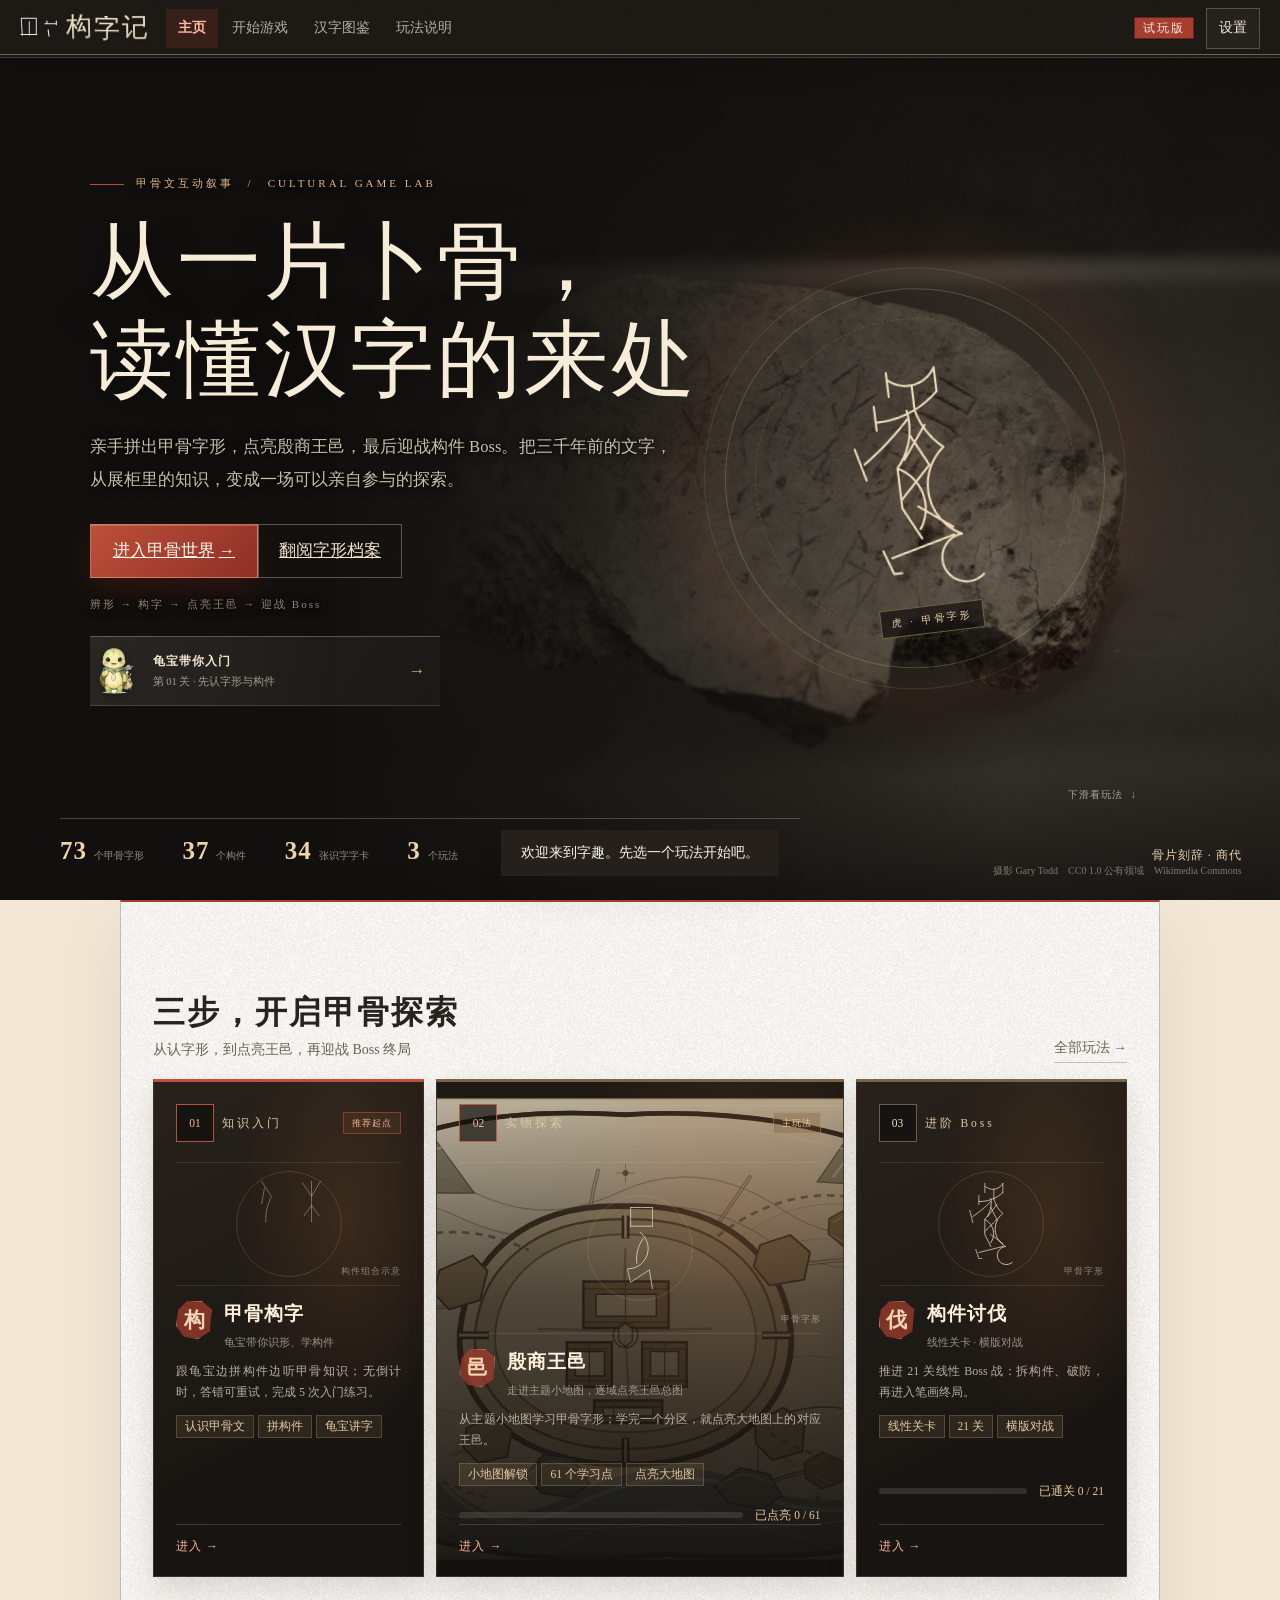
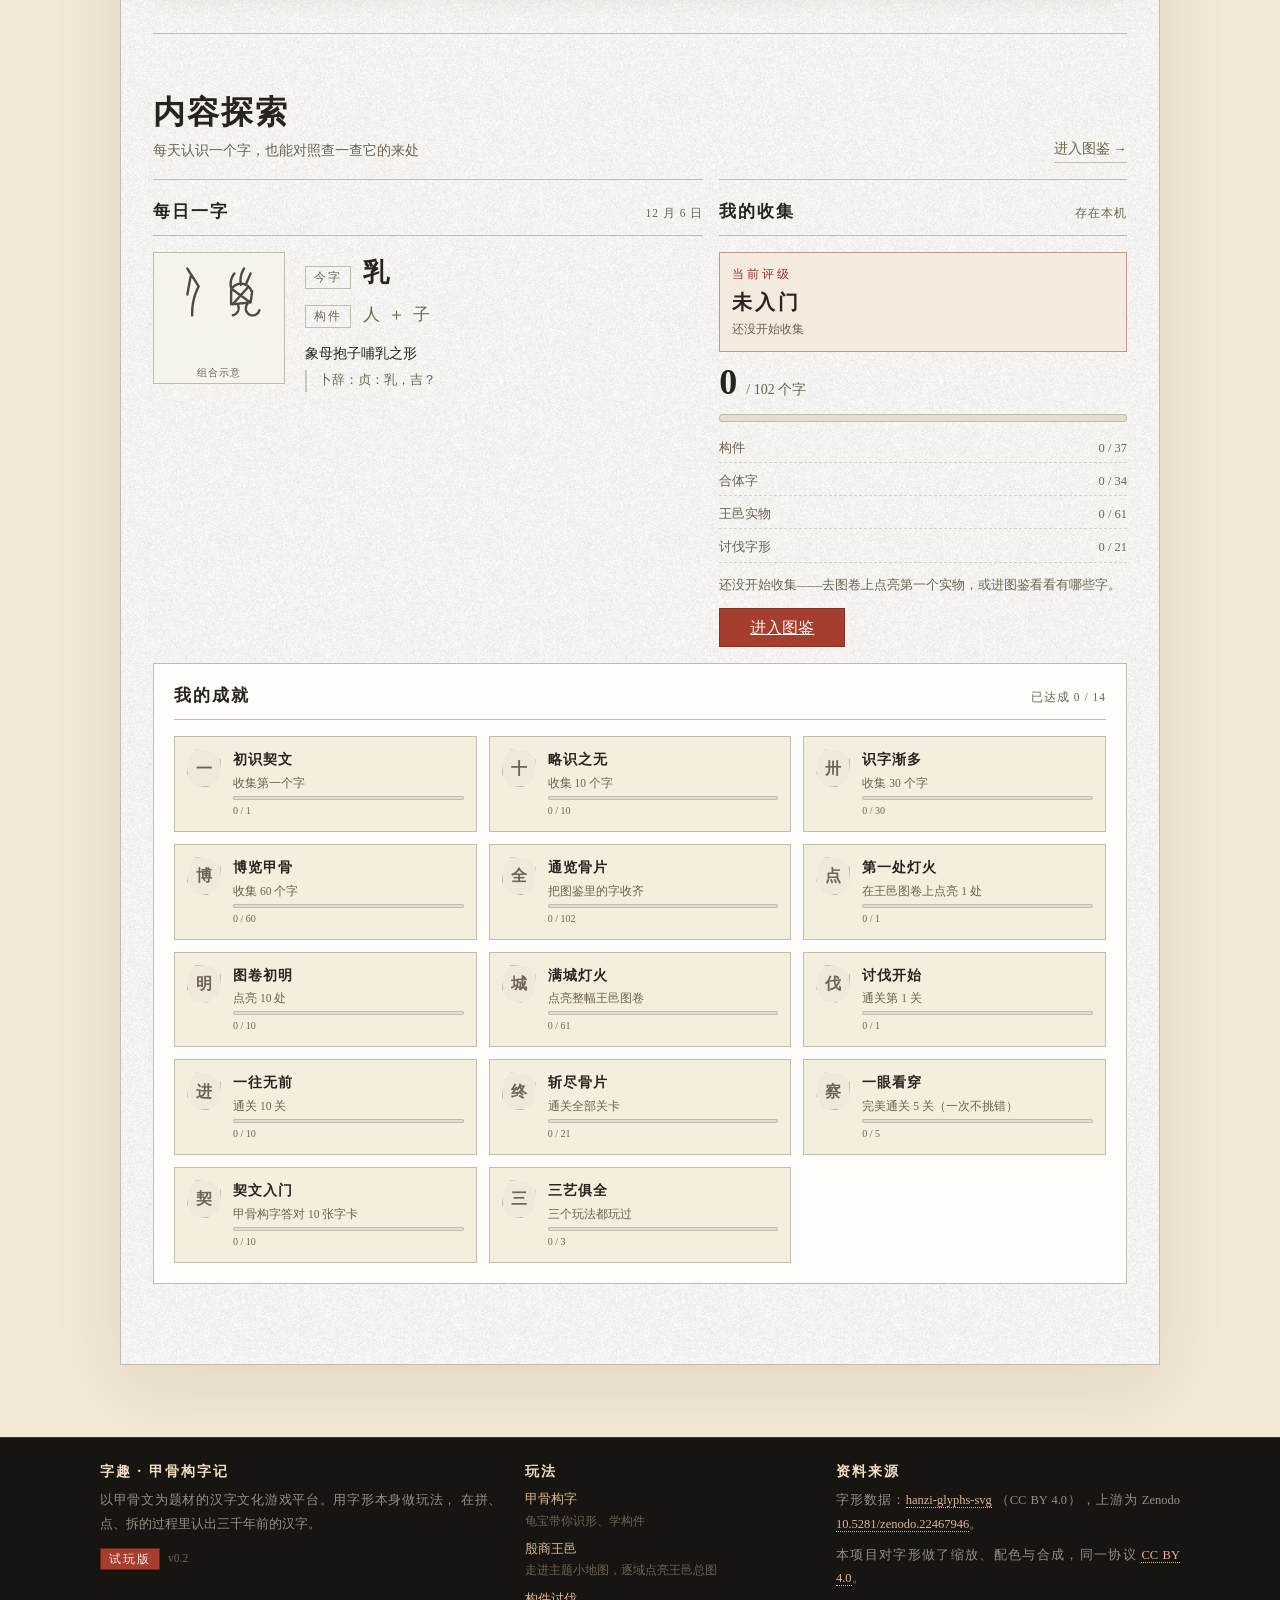
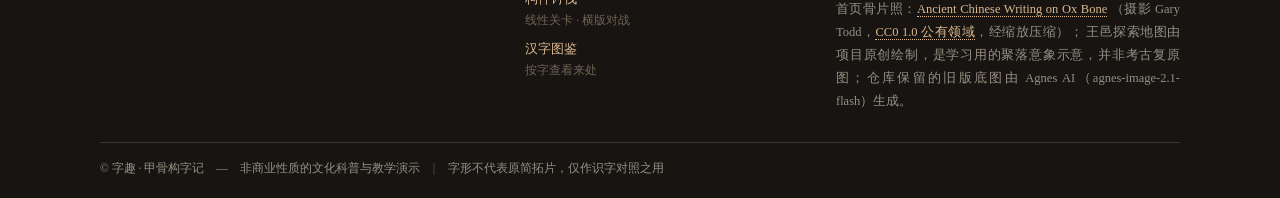
==== commit 73eaac6c: "刷新Boss脚本缓存版本" ====
--- a/index.html
+++ b/index.html
@@ -94,7 +94,7 @@
 
 <script src="js/modes/bone-build.js"></script>
 <script src="js/modes/wangyi-map.js"></script>
-<script src="js/modes/boss-raid.js"></script>
+<script src="js/modes/boss-raid.js?v=20261012-2"></script>
 
 <script src="js/core/build.js"></script>
 </body>
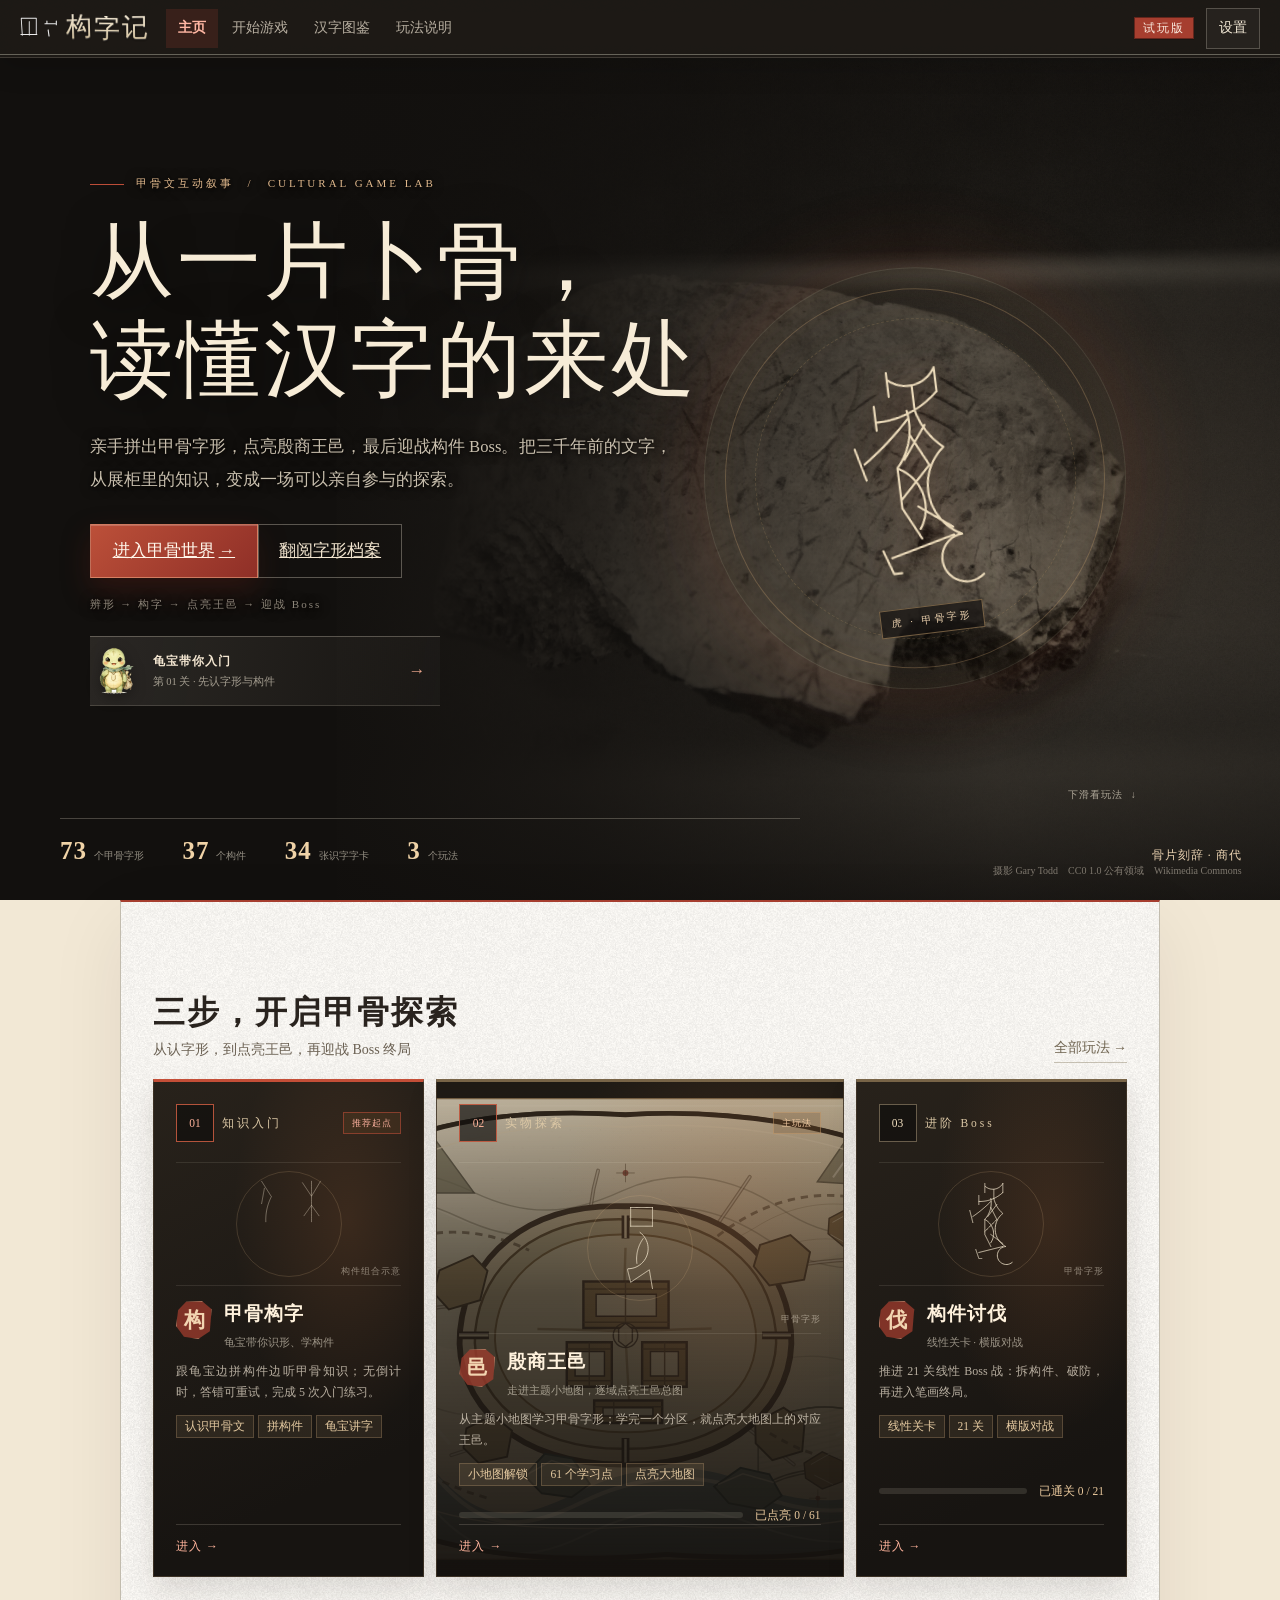
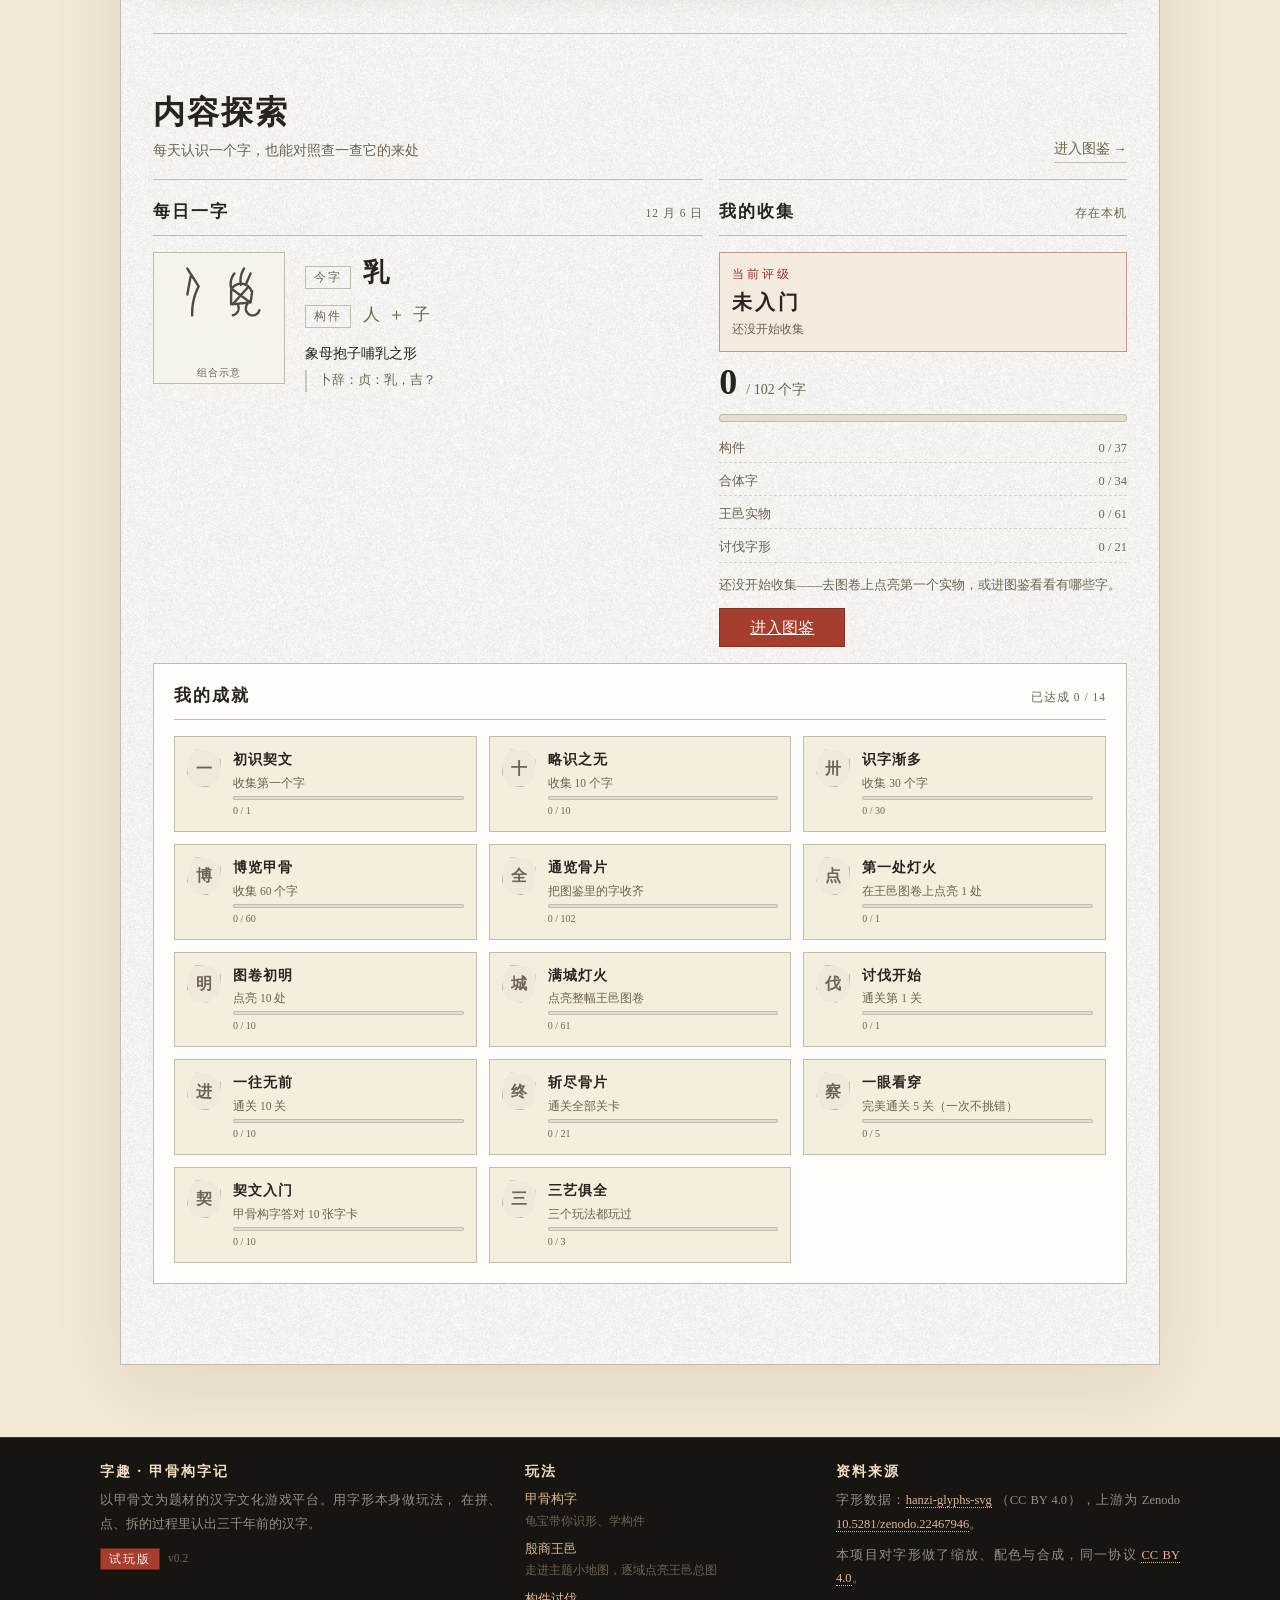
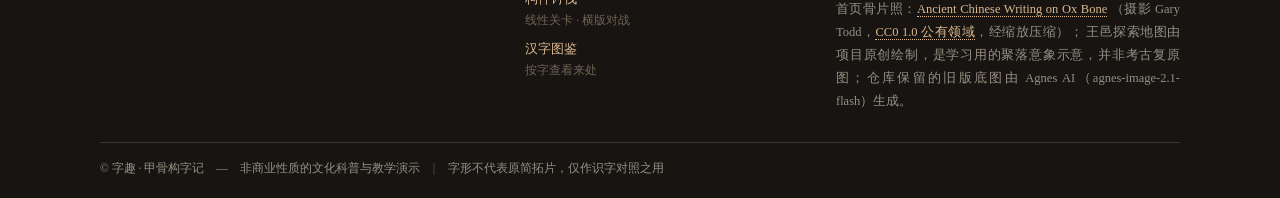
==== commit a5ba1782: "为游戏进度开启全新本地存档" ====
--- a/index.html
+++ b/index.html
@@ -84,7 +84,7 @@
 <script src="js/core/data.js"></script>
 <script src="js/core/_data.js"></script>
 <script src="js/core/leveldata.js"></script>
-<script src="js/core/util.js"></script>
+<script src="js/core/util.js?v=20261012-2"></script>
 <script src="js/core/packs.js"></script>
 <script src="js/core/atlas.js"></script>
 <script src="js/core/achievements.js"></script>
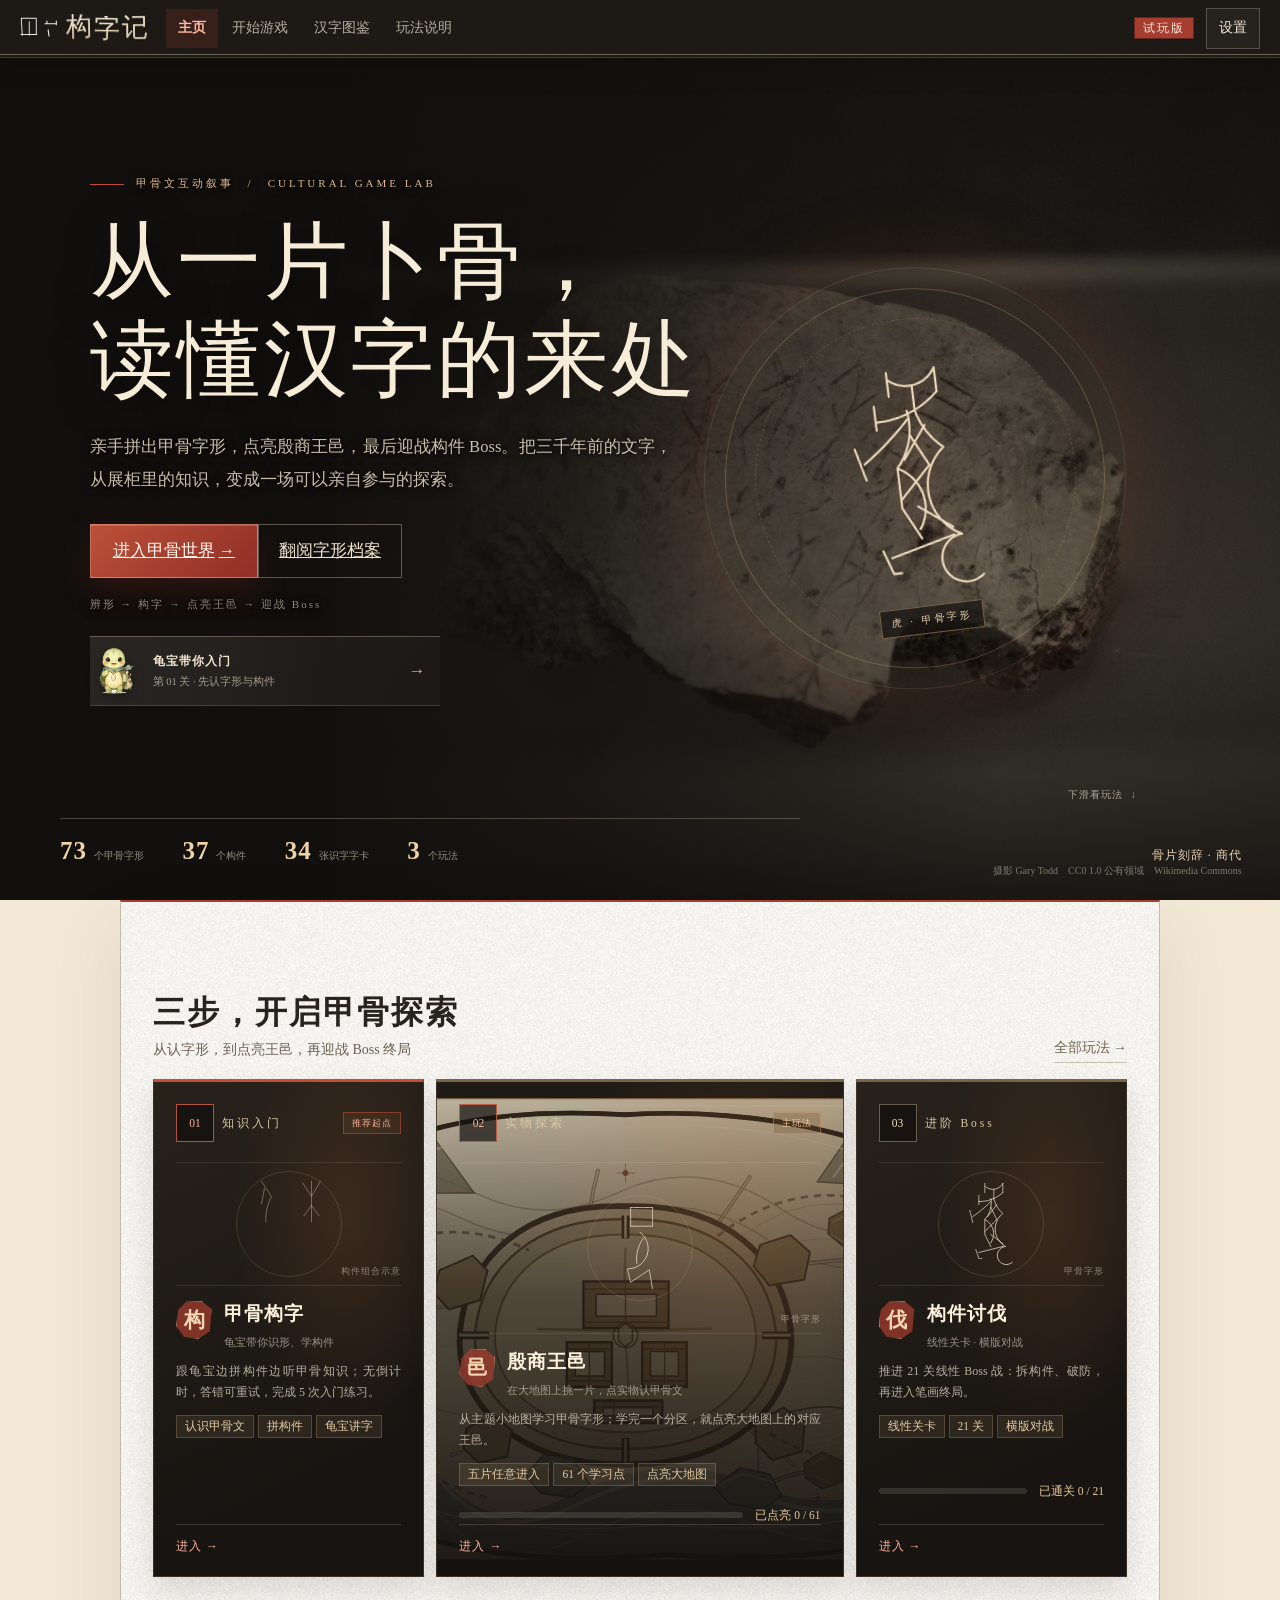
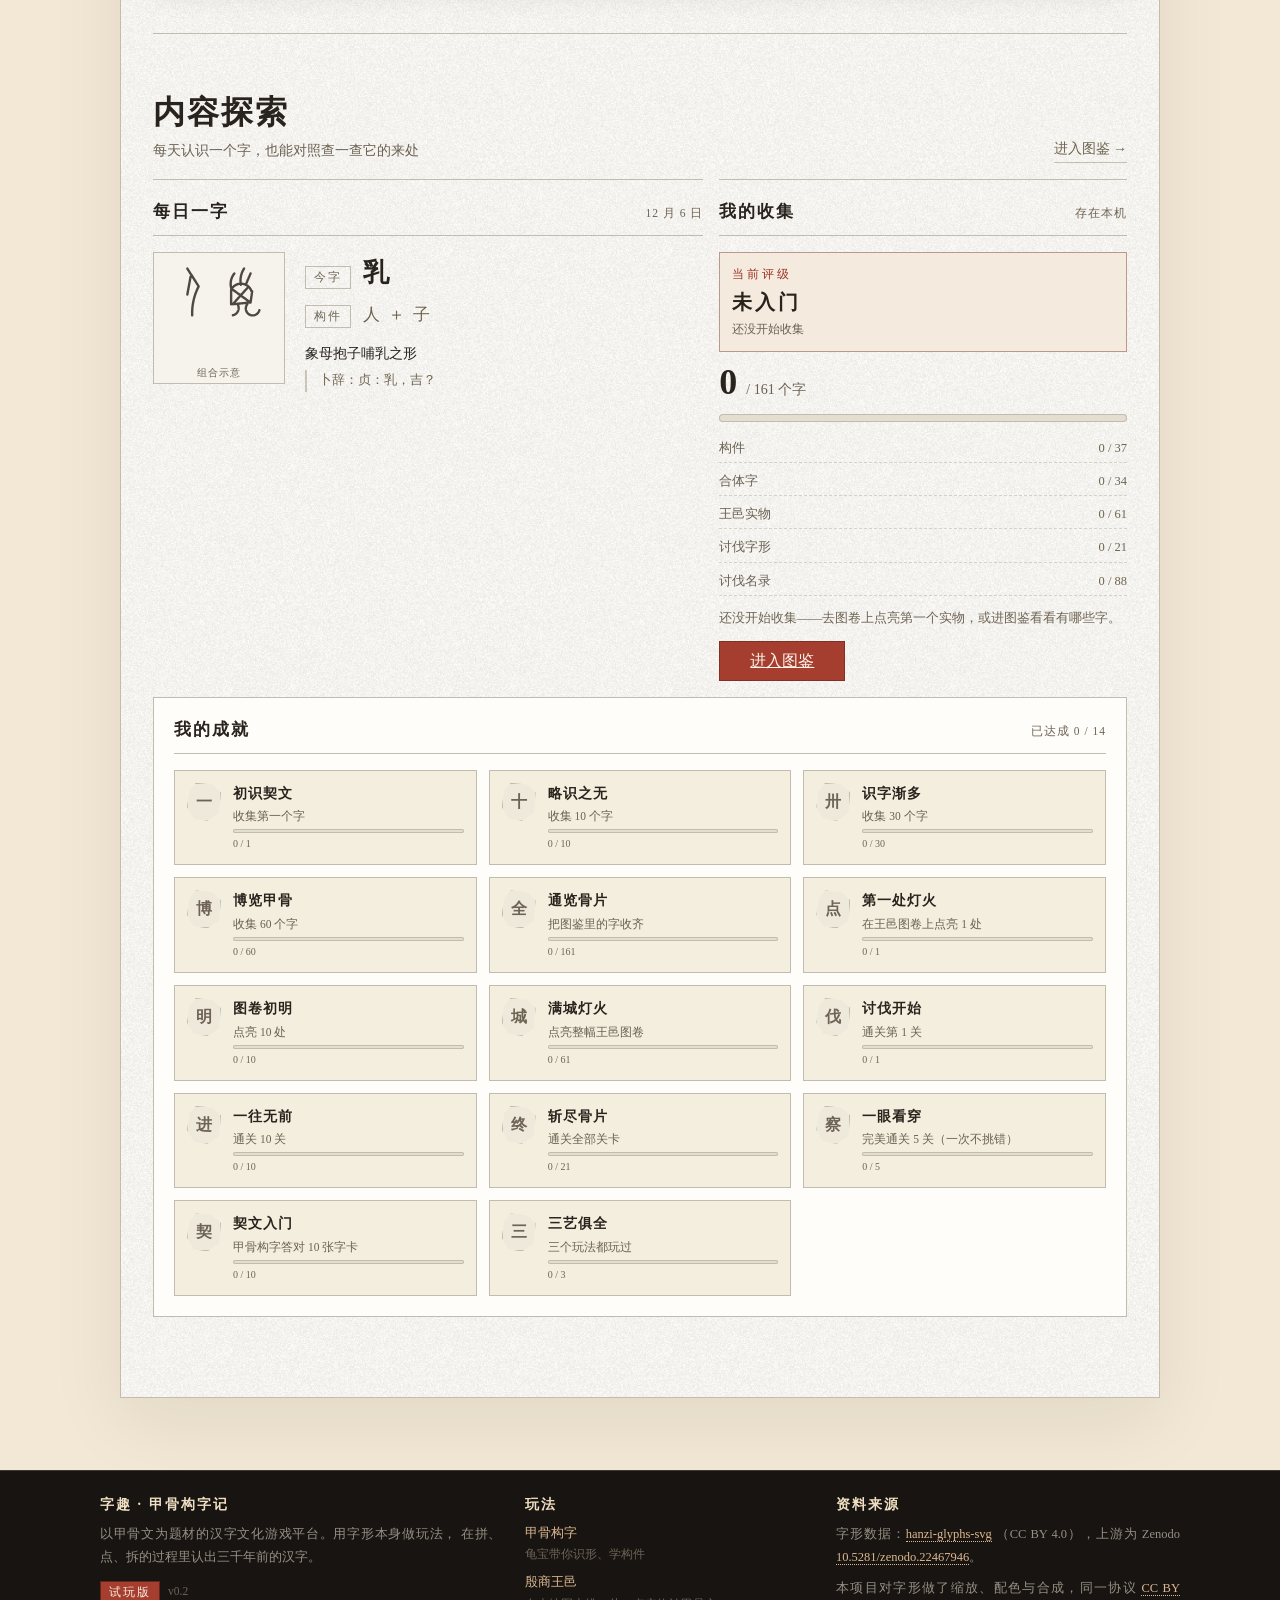
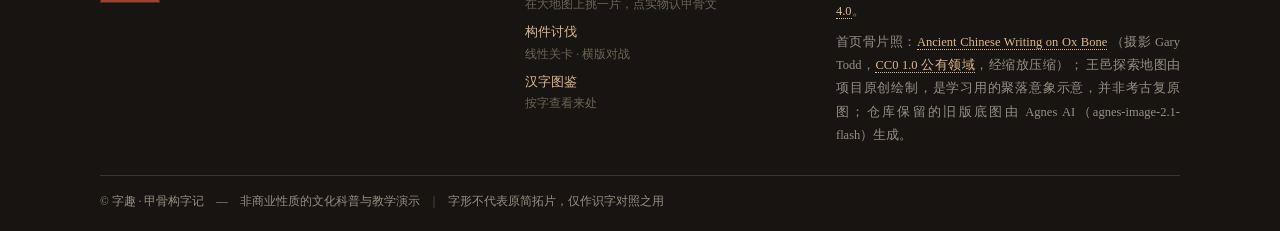
==== commit e71a527f: "第三关：名录 88 尊形象参与战斗 + 图鉴新增「讨伐名录」档 按《Boss（象形会意假借）.docx》四张字表剔除十二生肖一组（12 字）， 取余 88 字出 Boss 形象，抠成骨胎透明底的游戏规" ====
--- a/index.html
+++ b/index.html
@@ -18,8 +18,8 @@
 
 <link rel="stylesheet" href="css/app.css">
 <link rel="stylesheet" href="css/theme.css">
-<link rel="stylesheet" href="css/ui.css">
-<link rel="stylesheet" href="css/modes.css">
+<link rel="stylesheet" href="css/ui.css?v=20261015-1">
+<link rel="stylesheet" href="css/modes.css?v=20261015-3">
 </head>
 <body>
 
@@ -82,19 +82,19 @@
 <!-- 页面底纹：真实甲骨文字形（运行期注入，见 build.js 的 injectPattern） -->
 <script>window.App = window.App || {}; App.OB_PATTERN = "data:image/svg+xml;charset=utf-8,%3Csvg%20xmlns%3D%22http%3A%2F%2Fwww.w3.org%2F2000%2Fsvg%22%20width%3D%22860%22%20height%3D%22860%22%20viewBox%3D%220%200%20860%20860%22%3E%3Cg%20opacity%3D%220.37%22%20transform%3D%22translate%2892.42%2C125.12%29%20scale%283.42176%29%22%3E%3Cpath%20d%3D%22M%2014.456%203.506%20L%204.456%2014.506%20A%200.735%200.735%200%200%200%205.544%2015.494%20L%2015.544%204.494%20A%200.735%200.735%200%200%200%2014.456%203.506%20Z%20M%208.402%204.427%20L%2013.402%2011.427%20A%200.735%200.735%200%200%200%2014.598%2010.573%20L%209.598%203.573%20A%200.735%200.735%200%200%200%208.402%204.427%20Z%20M%2013.267%2010.946%20L%2011.267%2037.946%20A%200.735%200.735%200%200%200%2012.733%2038.054%20L%2014.733%2011.054%20A%200.735%200.735%200%200%200%2013.267%2010.946%20Z%20M%2013.48%2011.52%20L%2020.48%2018.52%20A%200.735%200.735%200%200%200%2021.52%2017.48%20L%2014.52%2010.48%20A%200.735%200.735%200%200%200%2013.48%2011.52%20Z%20M%2013.522%2017.558%20L%2020.522%2023.558%20A%200.735%200.735%200%200%200%2021.478%2022.442%20L%2014.478%2016.442%20A%200.735%200.735%200%200%200%2013.522%2017.558%20Z%20M%2012.48%2026.52%20L%2019.48%2033.52%20A%200.735%200.735%200%200%200%2020.52%2032.48%20L%2013.52%2025.48%20A%200.735%200.735%200%200%200%2012.48%2026.52%20Z%20M%2012.516%2025.447%20L%204.516%2032.447%20A%200.735%200.735%200%200%200%205.484%2033.553%20L%2013.484%2026.553%20A%200.735%200.735%200%200%200%2012.516%2025.447%20Z%20M%2013.541%2016.426%20L%203.541%2024.426%20A%200.735%200.735%200%200%200%204.459%2025.574%20L%2014.459%2017.574%20A%200.735%200.735%200%200%200%2013.541%2016.426%20Z%22%20fill%3D%22%238a7350%22%2F%3E%3C%2Fg%3E%3Cg%20opacity%3D%220.334%22%20transform%3D%22translate%28307.82%2C122.14%29%20scale%284.03172%29%22%3E%3Cpath%20d%3D%22M%207.35%203.783%20L%204.35%2012.783%20A%200.685%200.685%200%200%200%205.65%2013.217%20L%208.65%204.217%20A%200.685%200.685%200%200%200%207.35%203.783%20Z%20M%2010.376%204.283%20L%2015.376%2015.283%20A%200.685%200.685%200%200%200%2016.624%2014.717%20L%2011.624%203.717%20A%200.685%200.685%200%200%200%2010.376%204.283%20Z%20M%205.672%2013.601%20L%2016.672%2019.601%20A%200.685%200.685%200%200%200%2017.328%2018.399%20L%206.328%2012.399%20A%200.685%200.685%200%200%200%205.672%2013.601%20Z%20M%209.32%2012.085%20L%2011.32%2028.085%20A%200.685%200.685%200%200%200%2012.68%2027.915%20L%2010.68%2011.915%20A%200.685%200.685%200%200%200%209.32%2012.085%20Z%20M%2011.516%2027.516%20L%205.516%2033.516%20A%200.685%200.685%200%200%200%206.484%2034.484%20L%2012.484%2028.484%20A%200.685%200.685%200%200%200%2011.516%2027.516%20Z%20M%209.452%2016.589%20L%203.452%2024.589%20A%200.685%200.685%200%200%200%204.548%2025.411%20L%2010.548%2017.411%20A%200.685%200.685%200%200%200%209.452%2016.589%20Z%20M%206.328%2021.134%20L%208.328%2031.134%20A%200.685%200.685%200%200%200%209.672%2030.866%20L%207.672%2020.866%20A%200.685%200.685%200%200%200%206.328%2021.134%20Z%20M%209.413%2030.352%20L%2012.413%2035.352%20A%200.685%200.685%200%200%200%2013.587%2034.648%20L%2010.587%2029.648%20A%200.685%200.685%200%200%200%209.413%2030.352%20Z%22%20fill%3D%22%238a7350%22%2F%3E%3C%2Fg%3E%3Cg%20opacity%3D%220.362%22%20transform%3D%22translate%28518.89%2C121.99%29%20scale%284.13812%29%22%3E%3Cpath%20d%3D%22M%2012.315%204%20L%2012.315%2022%20A%200.685%200.685%200%200%200%2013.685%2022%20L%2013.685%204%20A%200.685%200.685%200%200%200%2012.315%204%20Z%20M%2012.378%2021.713%20L%206.378%2034.713%20A%200.685%200.685%200%200%200%207.622%2035.287%20L%2013.622%2022.287%20A%200.685%200.685%200%200%200%2012.378%2021.713%20Z%20M%2012.484%207.549%20L%205.484%2015.549%20A%200.685%200.685%200%200%200%206.516%2016.451%20L%2013.516%208.451%20A%200.685%200.685%200%200%200%2012.484%207.549%20Z%20M%2012.62%208.57%20L%2021.62%2014.57%20A%200.685%200.685%200%200%200%2022.38%2013.43%20L%2013.38%207.43%20A%200.685%200.685%200%200%200%2012.62%208.57%20Z%20M%2012.66%2022.595%20L%2019.66%2026.595%20A%200.685%200.685%200%200%200%2020.34%2025.405%20L%2013.34%2021.405%20A%200.685%200.685%200%200%200%2012.66%2022.595%20Z%20M%2012.66%2021.405%20L%205.66%2025.405%20A%200.685%200.685%200%200%200%206.34%2026.595%20L%2013.34%2022.595%20A%200.685%200.685%200%200%200%2012.66%2021.405%20Z%20M%2012.324%2022.113%20L%2013.324%2028.113%20A%200.685%200.685%200%200%200%2014.676%2027.887%20L%2013.676%2021.887%20A%200.685%200.685%200%200%200%2012.324%2022.113%20Z%20M%209.694%2027.387%20L%203.694%2030.387%20A%200.685%200.685%200%200%200%204.306%2031.613%20L%2010.306%2028.613%20A%200.685%200.685%200%200%200%209.694%2027.387%20Z%20M%209.364%2028.254%20L%2011.364%2033.254%20A%200.685%200.685%200%200%200%2012.636%2032.746%20L%2010.636%2027.746%20A%200.685%200.685%200%200%200%209.364%2028.254%20Z%22%20fill%3D%22%238a7350%22%2F%3E%3C%2Fg%3E%3Cg%20opacity%3D%220.254%22%20transform%3D%22translate%28742.23%2C119.87%29%20scale%284.09538%29%22%3E%3Cpath%20d%3D%22M%209.368%203.655%20L%203.368%2014.655%20A%200.72%200.72%200%200%200%204.632%2015.345%20L%2010.632%204.345%20A%200.72%200.72%200%200%200%209.368%203.655%20Z%20M%209.378%204.363%20L%2016.378%2016.363%20A%200.72%200.72%200%200%200%2017.622%2015.637%20L%2010.622%203.637%20A%200.72%200.72%200%200%200%209.378%204.363%20Z%20M%206%2011.72%20L%2014%2011.72%20A%200.72%200.72%200%200%200%2014%2010.28%20L%206%2010.28%20A%200.72%200.72%200%200%200%206%2011.72%20Z%20M%208.308%2014.198%20L%2012.308%2028.198%20A%200.72%200.72%200%200%200%2013.692%2027.802%20L%209.692%2013.802%20A%200.72%200.72%200%200%200%208.308%2014.198%20Z%20M%2012.716%2027.338%20L%205.716%2030.338%20A%200.72%200.72%200%200%200%206.284%2031.662%20L%2013.284%2028.662%20A%200.72%200.72%200%200%200%2012.716%2027.338%20Z%20M%205.301%2030.825%20L%204.301%2034.825%20A%200.72%200.72%200%200%200%205.699%2035.175%20L%206.699%2031.175%20A%200.72%200.72%200%200%200%205.301%2030.825%20Z%20M%205.228%2035.683%20L%2014.228%2032.683%20A%200.72%200.72%200%200%200%2013.772%2031.317%20L%204.772%2034.317%20A%200.72%200.72%200%200%200%205.228%2035.683%20Z%20M%2013.294%2031.859%20L%2012.294%2036.859%20A%200.72%200.72%200%200%200%2013.706%2037.141%20L%2014.706%2032.141%20A%200.72%200.72%200%200%200%2013.294%2031.859%20Z%20M%209.301%2016.825%20L%206.301%2028.825%20A%200.72%200.72%200%200%200%207.699%2029.175%20L%2010.699%2017.175%20A%200.72%200.72%200%200%200%209.301%2016.825%20Z%22%20fill%3D%22%238a7350%22%2F%3E%3C%2Fg%3E%3Cg%20opacity%3D%220.344%22%20transform%3D%22translate%2893.84%2C409.04%29%20scale%284.98506%29%22%3E%3Cpath%20d%3D%22M%2011.385%205%20L%2011.385%2025%20A%200.615%200.615%200%200%200%2012.615%2025%20L%2012.615%205%20A%200.615%200.615%200%200%200%2011.385%205%20Z%20M%205.385%205%20L%205.385%2014%20A%200.615%200.615%200%200%200%206.615%2014%20L%206.615%205%20A%200.615%200.615%200%200%200%205.385%205%20Z%20M%205.806%2014.583%20L%2011.806%2016.583%20A%200.615%200.615%200%200%200%2012.194%2015.417%20L%206.194%2013.417%20A%200.615%200.615%200%200%200%205.806%2014.583%20Z%20M%2016.385%204%20L%2016.385%2013%20A%200.615%200.615%200%200%200%2017.615%2013%20L%2017.615%204%20A%200.615%200.615%200%200%200%2016.385%204%20Z%20M%2016.684%2012.473%20L%2011.684%2015.473%20A%200.615%200.615%200%200%200%2012.316%2016.527%20L%2017.316%2013.527%20A%200.615%200.615%200%200%200%2016.684%2012.473%20Z%20M%207%2020.615%20L%2016%2020.615%20A%200.615%200.615%200%200%200%2016%2019.385%20L%207%2019.385%20A%200.615%200.615%200%200%200%207%2020.615%20Z%20M%205%2025.615%20L%2017%2025.615%20A%200.615%200.615%200%200%200%2017%2024.385%20L%205%2024.385%20A%200.615%200.615%200%200%200%205%2025.615%20Z%20M%203.4%2022.133%20L%205.4%2031.133%20A%200.615%200.615%200%200%200%206.6%2030.867%20L%204.6%2021.867%20A%200.615%200.615%200%200%200%203.4%2022.133%20Z%20M%206%2031.615%20L%2016%2031.615%20A%200.615%200.615%200%200%200%2016%2030.385%20L%206%2030.385%20A%200.615%200.615%200%200%200%206%2031.615%20Z%20M%2016.603%2031.121%20L%2018.603%2021.121%20A%200.615%200.615%200%200%200%2017.397%2020.879%20L%2015.397%2030.879%20A%200.615%200.615%200%200%200%2016.603%2031.121%20Z%22%20fill%3D%22%238a7350%22%2F%3E%3C%2Fg%3E%3Cg%20opacity%3D%220.293%22%20transform%3D%22translate%28300.36%2C408.88%29%20scale%284.97181%29%22%3E%3Cpath%20d%3D%22M%204%209.63%20L%2011%209.63%20A%200.63%200.63%200%200%200%2011%208.37%20L%204%208.37%20A%200.63%200.63%200%200%200%204%209.63%20Z%20M%207.37%209%20L%207.37%2026%20A%200.63%200.63%200%200%200%208.63%2026%20L%208.63%209%20A%200.63%200.63%200%200%200%207.37%209%20Z%20M%2015.424%203.744%20L%2011.424%2012.744%20A%200.63%200.63%200%200%200%2012.576%2013.256%20L%2016.576%204.256%20A%200.63%200.63%200%200%200%2015.424%203.744%20Z%20M%2011.402%2013.199%20L%2014.402%2022.199%20A%200.63%200.63%200%200%200%2015.598%2021.801%20L%2012.598%2012.801%20A%200.63%200.63%200%200%200%2011.402%2013.199%20Z%20M%2014.424%2021.744%20L%2010.424%2030.744%20A%200.63%200.63%200%200%200%2011.576%2031.256%20L%2015.576%2022.256%20A%200.63%200.63%200%200%200%2014.424%2021.744%20Z%20M%2015.46%204.324%20L%2021.46%2014.324%20A%200.63%200.63%200%200%200%2022.54%2013.676%20L%2016.54%203.676%20A%200.63%200.63%200%200%200%2015.46%204.324%20Z%20M%2021.402%2013.801%20L%2018.402%2022.801%20A%200.63%200.63%200%200%200%2019.598%2023.199%20L%2022.598%2014.199%20A%200.63%200.63%200%200%200%2021.402%2013.801%20Z%20M%2018.376%2023.089%20L%2019.376%2030.089%20A%200.63%200.63%200%200%200%2020.624%2029.911%20L%2019.624%2022.911%20A%200.63%200.63%200%200%200%2018.376%2023.089%20Z%20M%2013.078%2015.625%20L%2021.078%2014.625%20A%200.63%200.63%200%200%200%2020.922%2013.375%20L%2012.922%2014.375%20A%200.63%200.63%200%200%200%2013.078%2015.625%20Z%20M%2013%2018.63%20L%2021%2018.63%20A%200.63%200.63%200%200%200%2021%2017.37%20L%2013%2017.37%20A%200.63%200.63%200%200%200%2013%2018.63%20Z%20M%207%2032.63%20L%2026%2032.63%20A%200.63%200.63%200%200%200%2026%2031.37%20L%207%2031.37%20A%200.63%200.63%200%200%200%207%2032.63%20Z%22%20fill%3D%22%238a7350%22%2F%3E%3C%2Fg%3E%3Cg%20opacity%3D%220.354%22%20transform%3D%22translate%28529.98%2C409.22%29%20scale%283.69358%29%22%3E%3Cpath%20d%3D%22M%2010.3%204%20L%2010.3%2016%20A%200.7%200.7%200%200%200%2011.7%2016%20L%2011.7%204%20A%200.7%200.7%200%200%200%2010.3%204%20Z%20M%207.4%206.36%20L%2010.4%2011.36%20A%200.7%200.7%200%200%200%2011.6%2010.64%20L%208.6%205.64%20A%200.7%200.7%200%200%200%207.4%206.36%20Z%20M%2011.7%2011%20A%200.7%200.7%200%200%200%2010.3%2011%20A%200.7%200.7%200%200%200%2011.7%2011%20Z%20M%2015.462%204.552%20L%2010.462%2010.552%20A%200.7%200.7%200%200%200%2011.538%2011.448%20L%2016.538%205.448%20A%200.7%200.7%200%200%200%2015.462%204.552%20Z%20M%2012.612%2016.418%20L%203.612%2022.418%20A%200.7%200.7%200%200%200%204.388%2023.582%20L%2013.388%2017.582%20A%200.7%200.7%200%200%200%2012.612%2016.418%20Z%20M%203.336%2023.221%20L%205.336%2029.221%20A%200.7%200.7%200%200%200%206.664%2028.779%20L%204.664%2022.779%20A%200.7%200.7%200%200%200%203.336%2023.221%20Z%20M%205.307%2028.901%20L%204.307%2035.901%20A%200.7%200.7%200%200%200%205.693%2036.099%20L%206.693%2029.099%20A%200.7%200.7%200%200%200%205.307%2028.901%20Z%20M%205%2019.7%20L%2010%2019.7%20A%200.7%200.7%200%200%200%2010%2018.3%20L%205%2018.3%20A%200.7%200.7%200%200%200%205%2019.7%20Z%20M%209.336%2018.779%20L%207.336%2024.779%20A%200.7%200.7%200%200%200%208.664%2025.221%20L%2010.664%2019.221%20A%200.7%200.7%200%200%200%209.336%2018.779%20Z%20M%2010.3%2023%20L%2010.3%2035%20A%200.7%200.7%200%200%200%2011.7%2035%20L%2011.7%2023%20A%200.7%200.7%200%200%200%2010.3%2023%20Z%20M%2010.505%2027.505%20L%206.505%2031.505%20A%200.7%200.7%200%200%200%207.495%2032.495%20L%2011.495%2028.495%20A%200.7%200.7%200%200%200%2010.505%2027.505%20Z%20M%2010.612%2028.582%20L%2016.612%2032.582%20A%200.7%200.7%200%200%200%2017.388%2031.418%20L%2011.388%2027.418%20A%200.7%200.7%200%200%200%2010.612%2028.582%20Z%22%20fill%3D%22%238a7350%22%2F%3E%3C%2Fg%3E%3Cg%20opacity%3D%220.256%22%20transform%3D%22translate%28743.55%2C418.25%29%20scale%284.13449%29%22%3E%3Cpath%20d%3D%22M%203.374%204.313%20L%205.374%208.313%20A%200.7%200.7%200%200%200%206.626%207.687%20L%204.626%203.687%20A%200.7%200.7%200%200%200%203.374%204.313%20Z%20M%205.374%207.687%20L%203.374%2011.687%20A%200.7%200.7%200%200%200%204.626%2012.313%20L%206.626%208.313%20A%200.7%200.7%200%200%200%205.374%207.687%20Z%20M%203.4%2012.36%20L%206.4%2017.36%20A%200.7%200.7%200%200%200%207.6%2016.64%20L%204.6%2011.64%20A%200.7%200.7%200%200%200%203.4%2012.36%20Z%20M%205.4%208.36%20L%208.4%2013.36%20A%200.7%200.7%200%200%200%209.6%2012.64%20L%206.6%207.64%20A%200.7%200.7%200%200%200%205.4%208.36%20Z%20M%207.505%204.495%20L%208.505%205.495%20A%200.7%200.7%200%200%200%209.495%204.505%20L%208.495%203.505%20A%200.7%200.7%200%200%200%207.505%204.495%20Z%20M%207.505%208.495%20L%209.505%2010.495%20A%200.7%200.7%200%200%200%2010.495%209.505%20L%208.495%207.505%20A%200.7%200.7%200%200%200%207.505%208.495%20Z%20M%2010.3%2021%20L%2010.3%2036%20A%200.7%200.7%200%200%200%2011.7%2036%20L%2011.7%2021%20A%200.7%200.7%200%200%200%2010.3%2021%20Z%20M%206.3%2018%20L%206.3%2025%20A%200.7%200.7%200%200%200%207.7%2025%20L%207.7%2018%20A%200.7%200.7%200%200%200%206.3%2018%20Z%20M%206.83%2025.679%20L%2010.83%2026.679%20A%200.7%200.7%200%200%200%2011.17%2025.321%20L%207.17%2024.321%20A%200.7%200.7%200%200%200%206.83%2025.679%20Z%20M%2015.3%2018%20L%2015.3%2025%20A%200.7%200.7%200%200%200%2016.7%2025%20L%2016.7%2018%20A%200.7%200.7%200%200%200%2015.3%2018%20Z%20M%2015.863%2024.314%20L%2010.863%2025.314%20A%200.7%200.7%200%200%200%2011.137%2026.686%20L%2016.137%2025.686%20A%200.7%200.7%200%200%200%2015.863%2024.314%20Z%20M%207.505%2028.495%20L%2010.505%2031.495%20A%200.7%200.7%200%200%200%2011.495%2030.505%20L%208.495%2027.505%20A%200.7%200.7%200%200%200%207.505%2028.495%20Z%20M%2015.64%2027.4%20L%2010.64%2030.4%20A%200.7%200.7%200%200%200%2011.36%2031.6%20L%2016.36%2028.6%20A%200.7%200.7%200%200%200%2015.64%2027.4%20Z%22%20fill%3D%22%238a7350%22%2F%3E%3C%2Fg%3E%3Cg%20opacity%3D%220.283%22%20transform%3D%22translate%2897.26%2C703.14%29%20scale%284.76898%29%22%3E%3Cpath%20d%3D%22M%205.354%203.928%20L%203.354%2021.928%20A%200.65%200.65%200%200%200%204.646%2022.072%20L%206.646%204.072%20A%200.65%200.65%200%200%200%205.354%203.928%20Z%20M%206%204.65%20L%2020%204.65%20A%200.65%200.65%200%200%200%2020%203.35%20L%206%203.35%20A%200.65%200.65%200%200%200%206%204.65%20Z%20M%2019.35%204%20L%2019.35%2021%20A%200.65%200.65%200%200%200%2020.65%2021%20L%2020.65%204%20A%200.65%200.65%200%200%200%2019.35%204%20Z%20M%2019.709%2020.419%20L%2015.709%2022.419%20A%200.65%200.65%200%200%200%2016.291%2023.581%20L%2020.291%2021.581%20A%200.65%200.65%200%200%200%2019.709%2020.419%20Z%20M%2015.363%2023.127%20L%2017.363%2033.127%20A%200.65%200.65%200%200%200%2018.637%2032.873%20L%2016.637%2022.873%20A%200.65%200.65%200%200%200%2015.363%2023.127%20Z%20M%208.443%2011.334%20L%2011.443%2016.334%20A%200.65%200.65%200%200%200%2012.557%2015.666%20L%209.557%2010.666%20A%200.65%200.65%200%200%200%208.443%2011.334%20Z%20M%2016.501%209.584%20L%2011.501%2015.584%20A%200.65%200.65%200%200%200%2012.499%2016.416%20L%2017.499%2010.416%20A%200.65%200.65%200%200%200%2016.501%209.584%20Z%20M%2011.35%2016%20L%2011.35%2031%20A%200.65%200.65%200%200%200%2012.65%2031%20L%2012.65%2016%20A%200.65%200.65%200%200%200%2011.35%2016%20Z%20M%208.48%2023.39%20L%2011.48%2027.39%20A%200.65%200.65%200%200%200%2012.52%2026.61%20L%209.52%2022.61%20A%200.65%200.65%200%200%200%208.48%2023.39%20Z%20M%203.666%2023.557%20L%208.666%2026.557%20A%200.65%200.65%200%200%200%209.334%2025.443%20L%204.334%2022.443%20A%200.65%200.65%200%200%200%203.666%2023.557%20Z%20M%208.383%2025.794%20L%206.383%2031.794%20A%200.65%200.65%200%200%200%207.617%2032.206%20L%209.617%2026.206%20A%200.65%200.65%200%200%200%208.383%2025.794%20Z%20M%208.419%2010.709%20L%205.419%2016.709%20A%200.65%200.65%200%200%200%206.581%2017.291%20L%209.581%2011.291%20A%200.65%200.65%200%200%200%208.419%2010.709%20Z%20M%2016.359%2010.107%20L%2017.359%2016.107%20A%200.65%200.65%200%200%200%2018.641%2015.893%20L%2017.641%209.893%20A%200.65%200.65%200%200%200%2016.359%2010.107%20Z%20M%2012.46%2027.46%20L%2015.46%2024.46%20A%200.65%200.65%200%200%200%2014.54%2023.54%20L%2011.54%2026.54%20A%200.65%200.65%200%200%200%2012.46%2027.46%20Z%22%20fill%3D%22%238a7350%22%2F%3E%3C%2Fg%3E%3Cg%20opacity%3D%220.343%22%20transform%3D%22translate%28313.54%2C701.51%29%20scale%285.27812%29%22%3E%3Cpath%20d%3D%22M%207.535%209.372%20L%2011.535%2014.372%20A%200.595%200.595%200%200%200%2012.465%2013.628%20L%208.465%208.628%20A%200.595%200.595%200%200%200%207.535%209.372%20Z%20M%2014.468%207.734%20L%2011.468%2013.734%20A%200.595%200.595%200%200%200%2012.532%2014.266%20L%2015.532%208.266%20A%200.595%200.595%200%200%200%2014.468%207.734%20Z%20M%207.468%208.734%20L%203.468%2016.734%20A%200.595%200.595%200%200%200%204.532%2017.266%20L%208.532%209.266%20A%200.595%200.595%200%200%200%207.468%208.734%20Z%20M%2014.535%208.372%20L%2018.535%2013.372%20A%200.595%200.595%200%200%200%2019.465%2012.628%20L%2015.465%207.628%20A%200.595%200.595%200%200%200%2014.535%208.372%20Z%20M%2011.405%2014%20L%2011.405%2030%20A%200.595%200.595%200%200%200%2012.595%2030%20L%2012.595%2014%20A%200.595%200.595%200%200%200%2011.405%2014%20Z%20M%206.516%2023.346%20L%2011.516%2030.346%20A%200.595%200.595%200%200%200%2012.484%2029.654%20L%207.484%2022.654%20A%200.595%200.595%200%200%200%206.516%2023.346%20Z%20M%2014.436%2020.812%20L%2011.436%2029.812%20A%200.595%200.595%200%200%200%2012.564%2030.188%20L%2015.564%2021.188%20A%200.595%200.595%200%200%200%2014.436%2020.812%20Z%20M%208.33%2018.495%20L%2011.33%2016.495%20A%200.595%200.595%200%200%200%2010.67%2015.505%20L%207.67%2017.505%20A%200.595%200.595%200%200%200%208.33%2018.495%20Z%20M%2010.67%2016.495%20L%2016.67%2020.495%20A%200.595%200.595%200%200%200%2017.33%2019.505%20L%2011.33%2015.505%20A%200.595%200.595%200%200%200%2010.67%2016.495%20Z%20M%207.468%2018.266%20L%208.468%2020.266%20A%200.595%200.595%200%200%200%209.532%2019.734%20L%208.532%2017.734%20A%200.595%200.595%200%200%200%207.468%2018.266%20Z%20M%209%2020.595%20L%2017%2020.595%20A%200.595%200.595%200%200%200%2017%2019.405%20L%209%2019.405%20A%200.595%200.595%200%200%200%209%2020.595%20Z%20M%2020.405%204%20L%2020.405%2018%20A%200.595%200.595%200%200%200%2021.595%2018%20L%2021.595%204%20A%200.595%200.595%200%200%200%2020.405%204%20Z%20M%2016.505%206.33%20L%2020.505%2012.33%20A%200.595%200.595%200%200%200%2021.495%2011.67%20L%2017.495%205.67%20A%200.595%200.595%200%200%200%2016.505%206.33%20Z%20M%2021.595%2012%20A%200.595%200.595%200%200%200%2020.405%2012%20A%200.595%200.595%200%200%200%2021.595%2012%20Z%20M%2026.579%205.579%20L%2020.579%2011.579%20A%200.595%200.595%200%200%200%2021.421%2012.421%20L%2027.421%206.421%20A%200.595%200.595%200%200%200%2026.579%205.579%20Z%20M%2017.129%2020.581%20L%2026.129%2018.581%20A%200.595%200.595%200%200%200%2025.871%2017.419%20L%2016.871%2019.419%20A%200.595%200.595%200%200%200%2017.129%2020.581%20Z%22%20fill%3D%22%238a7350%22%2F%3E%3C%2Fg%3E%3Cg%20opacity%3D%220.295%22%20transform%3D%22translate%28523.09%2C691.18%29%20scale%284.02553%29%22%3E%3Cpath%20d%3D%22M%2015.28%204%20L%2015.28%2037%20A%200.72%200.72%200%200%200%2016.72%2037%20L%2016.72%204%20A%200.72%200.72%200%200%200%2015.28%204%20Z%20M%2011.28%2016%20L%2011.28%2022%20A%200.72%200.72%200%200%200%2012.72%2022%20L%2012.72%2016%20A%200.72%200.72%200%200%200%2011.28%2016%20Z%20M%2012%2016.72%20L%2022%2016.72%20A%200.72%200.72%200%200%200%2022%2015.28%20L%2012%2015.28%20A%200.72%200.72%200%200%200%2012%2016.72%20Z%20M%2021.28%2016%20L%2021.28%2022%20A%200.72%200.72%200%200%200%2022.72%2022%20L%2022.72%2016%20A%200.72%200.72%200%200%200%2021.28%2016%20Z%20M%2012%2022.72%20L%2022%2022.72%20A%200.72%200.72%200%200%200%2022%2021.28%20L%2012%2021.28%20A%200.72%200.72%200%200%200%2012%2022.72%20Z%20M%206%207.72%20L%2010%207.72%20A%200.72%200.72%200%200%200%2010%206.28%20L%206%206.28%20A%200.72%200.72%200%200%200%206%207.72%20Z%20M%2010.118%207.71%20L%2016.118%206.71%20A%200.72%200.72%200%200%200%2015.882%205.29%20L%209.882%206.29%20A%200.72%200.72%200%200%200%2010.118%207.71%20Z%20M%206%2012.72%20L%209%2012.72%20A%200.72%200.72%200%200%200%209%2011.28%20L%206%2011.28%20A%200.72%200.72%200%200%200%206%2012.72%20Z%20M%209.399%2012.599%20L%2012.399%2010.599%20A%200.72%200.72%200%200%200%2011.601%209.401%20L%208.601%2011.401%20A%200.72%200.72%200%200%200%209.399%2012.599%20Z%20M%2012%2010.72%20L%2016%2010.72%20A%200.72%200.72%200%200%200%2016%209.28%20L%2012%209.28%20A%200.72%200.72%200%200%200%2012%2010.72%20Z%20M%205%2027.72%20L%209%2027.72%20A%200.72%200.72%200%200%200%209%2026.28%20L%205%2026.28%20A%200.72%200.72%200%200%200%205%2027.72%20Z%20M%209.509%2027.509%20L%2011.509%2025.509%20A%200.72%200.72%200%200%200%2010.491%2024.491%20L%208.491%2026.491%20A%200.72%200.72%200%200%200%209.509%2027.509%20Z%20M%2011%2025.72%20L%2016%2025.72%20A%200.72%200.72%200%200%200%2016%2024.28%20L%2011%2024.28%20A%200.72%200.72%200%200%200%2011%2025.72%20Z%20M%204%2031.72%20L%208%2031.72%20A%200.72%200.72%200%200%200%208%2030.28%20L%204%2030.28%20A%200.72%200.72%200%200%200%204%2031.72%20Z%20M%208.322%2031.644%20L%2012.322%2029.644%20A%200.72%200.72%200%200%200%2011.678%2028.356%20L%207.678%2030.356%20A%200.72%200.72%200%200%200%208.322%2031.644%20Z%20M%2011.772%2029.683%20L%2014.772%2030.683%20A%200.72%200.72%200%200%200%2015.228%2029.317%20L%2012.228%2028.317%20A%200.72%200.72%200%200%200%2011.772%2029.683%20Z%22%20fill%3D%22%238a7350%22%2F%3E%3C%2Fg%3E%3Cg%20opacity%3D%220.352%22%20transform%3D%22translate%28731.62%2C688.27%29%20scale%284.06915%29%22%3E%3Cpath%20d%3D%22M%2012.33%204.799%20L%209.33%2014.799%20A%200.7%200.7%200%200%200%2010.67%2015.201%20L%2013.67%205.201%20A%200.7%200.7%200%200%200%2012.33%204.799%20Z%20M%2011.453%209.437%20L%2015.453%2014.437%20A%200.7%200.7%200%200%200%2016.547%2013.563%20L%2012.547%208.563%20A%200.7%200.7%200%200%200%2011.453%209.437%20Z%20M%2015.336%2013.779%20L%2013.336%2019.779%20A%200.7%200.7%200%200%200%2014.664%2020.221%20L%2016.664%2014.221%20A%200.7%200.7%200%200%200%2015.336%2013.779%20Z%20M%2013.3%2020%20L%2013.3%2036%20A%200.7%200.7%200%200%200%2014.7%2036%20L%2014.7%2020%20A%200.7%200.7%200%200%200%2013.3%2020%20Z%20M%205.3%2010%20L%205.3%2019%20A%200.7%200.7%200%200%200%206.7%2019%20L%206.7%2010%20A%200.7%200.7%200%200%200%205.3%2010%20Z%20M%203.418%2013.388%20L%205.418%2016.388%20A%200.7%200.7%200%200%200%206.582%2015.612%20L%204.582%2012.612%20A%200.7%200.7%200%200%200%203.418%2013.388%20Z%20M%206.7%2016%20A%200.7%200.7%200%200%200%205.3%2016%20A%200.7%200.7%200%200%200%206.7%2016%20Z%20M%208.44%2011.58%20L%205.44%2015.58%20A%200.7%200.7%200%200%200%206.56%2016.42%20L%209.56%2012.42%20A%200.7%200.7%200%200%200%208.44%2011.58%20Z%20M%207.3%2023%20L%207.3%2034%20A%200.7%200.7%200%200%200%208.7%2034%20L%208.7%2023%20A%200.7%200.7%200%200%200%207.3%2023%20Z%20M%204.505%2026.495%20L%207.505%2029.495%20A%200.7%200.7%200%200%200%208.495%2028.505%20L%205.495%2025.505%20A%200.7%200.7%200%200%200%204.505%2026.495%20Z%20M%2010.44%2024.58%20L%207.44%2028.58%20A%200.7%200.7%200%200%200%208.56%2029.42%20L%2011.56%2025.42%20A%200.7%200.7%200%200%200%2010.44%2024.58%20Z%20M%2019.3%204%20L%2019.3%2015%20A%200.7%200.7%200%200%200%2020.7%2015%20L%2020.7%204%20A%200.7%200.7%200%200%200%2019.3%204%20Z%20M%2015.505%207.495%20L%2019.505%2011.495%20A%200.7%200.7%200%200%200%2020.495%2010.505%20L%2016.495%206.505%20A%200.7%200.7%200%200%200%2015.505%207.495%20Z%20M%2023.453%205.563%20L%2019.453%2010.563%20A%200.7%200.7%200%200%200%2020.547%2011.437%20L%2024.547%206.437%20A%200.7%200.7%200%200%200%2023.453%205.563%20Z%20M%2018.3%2022%20L%2018.3%2035%20A%200.7%200.7%200%200%200%2019.7%2035%20L%2019.7%2022%20A%200.7%200.7%200%200%200%2018.3%2022%20Z%20M%2015.44%2025.42%20L%2018.44%2029.42%20A%200.7%200.7%200%200%200%2019.56%2028.58%20L%2016.56%2024.58%20A%200.7%200.7%200%200%200%2015.44%2025.42%20Z%20M%2023.505%2023.505%20L%2018.505%2028.505%20A%200.7%200.7%200%200%200%2019.495%2029.495%20L%2024.495%2024.495%20A%200.7%200.7%200%200%200%2023.505%2023.505%20Z%22%20fill%3D%22%238a7350%22%2F%3E%3C%2Fg%3E%3C%2Fsvg%3E";</script>
 <script src="js/core/data.js"></script>
-<script src="js/core/_data.js"></script>
+<script src="js/core/_data.js?v=20261015-1"></script>
 <script src="js/core/leveldata.js"></script>
 <script src="js/core/util.js?v=20261012-2"></script>
 <script src="js/core/packs.js"></script>
-<script src="js/core/atlas.js"></script>
+<script src="js/core/atlas.js?v=20261015-1"></script>
 <script src="js/core/achievements.js"></script>
 <script src="js/core/modes.js"></script>
 <script src="js/core/motion.js"></script>
-<script src="js/core/shell.js"></script>
+<script src="js/core/shell.js?v=20261015-1"></script>
 
 <script src="js/modes/bone-build.js"></script>
 <script src="js/modes/wangyi-map.js"></script>
-<script src="js/modes/boss-raid.js?v=20261012-2"></script>
+<script src="js/modes/boss-raid.js?v=20261015-2"></script>
 
 <script src="js/core/build.js"></script>
 </body>
--- a/css/ui.css
+++ b/css/ui.css
@@ -588,6 +588,73 @@
   padding-top: var(--s-2); border-top: 1px dashed var(--edge);
 }
 .as-state.got { color: var(--green-tint); }
+
+/* —— 讨伐名录 ——
+   这一档的主角**不是**甲骨字形，而是 docx 字表里那一尊尊 Boss 形象。
+   字表原文是"某字，像某物"的写法，所以交付的资产也是同一路数的
+   **墨线稿 + 骨胎底**（assets/boss/*.png：身体填 #F7EFE1，笔画留褐墨，
+   四周抠透）。
+
+   于是它不能沿用上面的**拓片**——拓片是墨底反白，把细笔的线描稿压进
+   墨里，笔线会糊成一片灰。这里做**倒过来的一档**：浅骨胎上落褐线。
+   两者同属拓本语汇（都是一块"贴在纸上"的片），但一眼分得清
+   哪块是形象、哪块是字形；整页看过去，"名录 88 尊"与"字形四档"
+   也各自成块，读者不会把它们混成一堆。 */
+.atlas-card.is-codex,
+.as-left-codex {
+  /* 骨胎色**必须与 PNG 内填色一字不差**：#F7EFE1。
+     差一点，浅底上就会在剪影外圈露出一圈"方框"。 */
+  --codex-bone: #f7efe1;
+}
+/* 线描稿的笔线比字形细，格子得比拓片大一档；
+   84px 里 88 尊形象全糊成灰。同一条 .atlas-strip 靠 :has() 只在
+   "有名录卡片"时放宽——分档浏览、单档筛选两条路都覆盖到。 */
+.atlas-strip:has(.atlas-card.is-codex) {
+  grid-template-columns: repeat(auto-fill, minmax(104px, 1fr));
+}
+.atlas-card.is-codex .ac-ob {
+  position: relative;
+  background-color: var(--codex-bone);
+  background-image: none;
+  /* 骨胎的边：走内阴影而不是描边，读起来是"一块骨片"，
+     不是又一个网页盒子。只贴边，不压到形象上。 */
+  box-shadow: inset 0 0 0 1px color-mix(in srgb, var(--bronze) 30%, transparent);
+}
+.atlas-card.is-codex:hover .ac-ob,
+.atlas-card.is-codex:focus-visible .ac-ob,
+.atlas-card.is-codex:active .ac-ob {
+  box-shadow: 0 0 0 1px var(--cinnabar),
+              inset 0 0 0 1px color-mix(in srgb, var(--bronze) 30%, transparent);
+}
+/* 形象本体。contain 保证无论这尊是横是竖（車 扁、龍 长），都不变形、
+   都完整落在格子里；格外的留白与骨胎同色，接缝看不见。
+
+   **必须绝对定位**。给一张普通流内的图写 height:100%，会踩一个很隐蔽的坑：
+   父元素的高度这时还没定下来（它是靠 aspect-ratio 从宽度推的），
+   于是百分比高度退化成 auto，图就按自身比例自己撑高——
+   50 尊竖长的（弓、矢、龍）会把格子从 111 撑到 398，
+   一行里高低不齐，整个名录散架。绝对定位之后图不参与父元素定高，
+   1:1 的骨胎说了算，图只在这个方格里 contain。 */
+.ac-art {
+  position: absolute; left: 7%; top: 7%; width: 86%; height: 86%;
+  object-fit: contain;
+}
+/* 资产缺失时不留一个白洞：把格子尺寸保住，只把图拿掉换一句说明 */
+.atlas-card.is-codex .ac-ob.no-art .ac-art { display: none; }
+.atlas-card.is-codex .ac-ob.no-art::after {
+  content: '无形象'; font-size: var(--fs-xs); color: var(--ink-soft);
+}
+
+/* 名录详情：左栏放形象，比字形栏宽一档——线描稿的细节经不起压 */
+.as-left-codex { width: 190px; }
+.as-art {
+  display: block; width: 100%; height: auto;
+  background-color: var(--codex-bone);
+  box-shadow: inset 0 0 0 1px color-mix(in srgb, var(--bronze) 28%, transparent);
+}
+/* 名录里那 16 尊的字库里有整字甲骨形，字形跟在形象下面——
+   是"对照"，不是主角，所以缩到 84px，并沿用 .as-composednote 的说明行 */
+.as-glyph-sm { width: 84px; height: 84px; }
 
 /* ============================================================================
    玩法说明
--- a/css/modes.css
+++ b/css/modes.css
@@ -739,6 +739,284 @@
 
 @keyframes regionBreath { from { filter: blur(4px); } to { filter: blur(9px); } }
 
+/* ============================================================================
+   第二关 · 本轮重做（类名统一加 wy2- 前缀，避免撞上上面那批旧类）
+   设计约束（照 HANDOFF「六」的实测规范）：
+     · 有彩色少用，只留朱砂一处；层次靠面色浓淡与 1px 罫，不靠阴影
+     · 不"盒子套盒子"：地图上不加卡片、不加粗边框、不加投影
+     · 入口标记低对比、融进画面；完成状态用柔光而不是贴图
+   ============================================================================ */
+.wangyi { max-width: 1560px; margin: 0 auto; padding: 10px 0 34px; }
+
+/* ---- 大地图 ---- */
+.wy2-head { display: grid; grid-template-columns: minmax(0, 1.55fr) minmax(170px, 230px);
+  align-items: end; gap: clamp(12px, 2.4vw, 28px); padding: 2px 2px 10px;
+  border-bottom: 1px solid var(--edge); }
+.wy2-kicker { margin: 0 0 4px; color: var(--cinnabar-tint); font-size: 9px; letter-spacing: 2px; }
+.wy2-title { margin: 0; color: var(--ink); font-size: clamp(21px, 2.3vw, 29px);
+  font-weight: 500; line-height: 1.2; }
+/* 说明收在两条以内：首屏要把纵向空间让给地图 */
+.wy2-lead { max-width: 62em; margin: 6px 0 0; color: var(--ink-2);
+  font-size: 11.5px; line-height: 1.7; }
+.wy2-head-meter { display: grid; gap: 5px; }
+.wy2-meter-line { display: flex; align-items: baseline; gap: 6px; margin: 0;
+  color: var(--ink-2); font-size: 10px; }
+.wy2-meter-line strong { color: var(--ink); font-family: var(--font-serif);
+  font-size: 18px; font-weight: 500; }
+.wy2-meter { display: block; height: 3px; overflow: hidden; background: var(--edge); }
+.wy2-meter-fill { display: block; width: 0; height: 100%; background: var(--cinnabar);
+  transition: width .5s ease; }
+.wy2-meter-words { margin: 0; color: var(--ink-soft); font-size: 10px; }
+
+/* 地图：容器比例与图片完全一致，所以百分比定位永远对得上 */
+.wy2-board { position: relative; margin: clamp(12px, 2vw, 20px) 0 0; }
+.wy2-board-art { position: relative; width: 100%; aspect-ratio: 2624 / 1472;
+  max-height: calc(100vh - 250px); margin: 0 auto; overflow: hidden;
+  background-color: var(--bone1); background-repeat: no-repeat;
+  background-position: center; background-size: contain;
+  border: 1px solid var(--edge); }
+.wy2-board-layer { position: absolute; inset: 0; }
+
+/* 点亮：柔光。未点亮时不可见，学完一片才升起。 */
+.wy2-glow { position: absolute; z-index: 1; opacity: 0; pointer-events: none;
+  border-radius: 50%; transform: translate(-50%, -50%) scale(.82);
+  background: radial-gradient(circle, rgba(255, 226, 160, .62) 0%,
+    rgba(240, 190, 110, .32) 34%, rgba(214, 150, 70, .1) 62%, transparent 78%);
+  transition: opacity .7s ease, transform .9s cubic-bezier(.2, .8, .2, 1); }
+.wy2-glow.partial { opacity: .16; transform: translate(-50%, -50%) scale(.9); }
+.wy2-glow.on { opacity: .82; transform: translate(-50%, -50%) scale(1.1);
+  animation: regionBreath 4.2s ease-in-out infinite alternate; }
+
+/* 区域入口：一圈细环 + 主题名。低对比、无底、无框、无影 */
+.wy2-pin { position: absolute; z-index: 3; display: inline-flex; align-items: center;
+  gap: 8px; padding: 3px; color: #f6ead2; font: inherit; text-align: left;
+  background: none; border: 0; border-radius: 999px; cursor: pointer;
+  transform: translate(-50%, -50%);
+  text-shadow: 0 1px 3px rgba(28, 20, 12, .85), 0 0 12px rgba(28, 20, 12, .7);
+  transition: transform .22s ease, opacity .22s ease; }
+.wy2-pin-ring { display: grid; flex: 0 0 auto; width: 34px; height: 34px;
+  place-items: center; color: #f3d9ac; font-size: 11px; letter-spacing: .5px;
+  border: 1px solid rgba(246, 230, 205, .72); border-radius: 50%;
+  background: radial-gradient(circle, rgba(38, 29, 20, .5), rgba(38, 29, 20, .12));
+  transition: border-color .22s ease, background-color .22s ease; }
+.wy2-pin-txt { display: grid; gap: 1px; padding: 2px 7px 2px 5px; border-radius: 3px;
+  background: linear-gradient(90deg, rgba(30, 23, 16, .5), rgba(30, 23, 16, 0)); }
+/* 靠右的区域（>62%）把文字翻到圆环左侧，免得名字伸出地图外 */
+.wy2-pin.flip { flex-direction: row-reverse; }
+.wy2-pin.flip .wy2-pin-txt { padding: 2px 5px 2px 7px;
+  background: linear-gradient(270deg, rgba(30, 23, 16, .5), rgba(30, 23, 16, 0)); }
+.wy2-pin-txt b { font-family: var(--font-serif); font-size: 14px; font-weight: 500;
+  white-space: nowrap; }
+.wy2-pin-txt span { color: rgba(246, 234, 210, .72); font-size: 9px; white-space: nowrap; }
+.wy2-pin:hover, .wy2-pin:focus-visible { transform: translate(-50%, -50%) scale(1.06); }
+.wy2-pin:hover .wy2-pin-ring, .wy2-pin:focus-visible .wy2-pin-ring {
+  border-color: #ffe6b8; background-color: rgba(122, 56, 40, .5); }
+.wy2-pin:focus-visible { outline: 2px solid #ffdca4; outline-offset: 4px; }
+.wy2-pin.lit .wy2-pin-ring { color: #ffe6b0; border-color: #ffd68e;
+  background-color: rgba(150, 96, 40, .46); }
+.wy2-pin.lit .wy2-pin-txt span { color: #ffdfa4; }
+.wy2-pin, .wy2-reset, .wy2-tool { -webkit-tap-highlight-color: transparent; }
+
+/* 龟宝：一整行文字位，不压地图、不挡热点 */
+.wy2-guide { display: flex; align-items: center; gap: 12px; margin-top: 12px;
+  padding: 8px 12px 8px 4px; border-left: 2px solid var(--cinnabar); }
+.wy2-guide-mascot { width: 54px; height: 62px; flex: 0 0 auto; object-fit: contain; }
+.wy2-guide-copy { display: grid; gap: 3px; }
+.wy2-guide-copy b { color: var(--ink); font-size: 12px; font-weight: 500; }
+.wy2-guide-copy span { color: var(--ink-2); font-size: 11px; line-height: 1.6; }
+.wy2-reset { margin-left: auto; padding: 6px 10px; color: var(--ink-soft);
+  font: inherit; font-size: 10px; background: none; border: 1px solid var(--edge);
+  cursor: pointer; }
+.wy2-reset:hover { color: var(--cinnabar-tint); border-color: var(--cinnabar-tint); }
+.wy2-credit { margin: 14px 0 0; color: var(--ink-soft); font-size: 9.5px;
+  line-height: 1.7; }
+
+/* ---- 小地图 ---- */
+.wy2-zone-top { display: grid; grid-template-columns: auto minmax(0, 1fr) minmax(70px, 150px) auto;
+  align-items: center; gap: clamp(8px, 1.6vw, 18px); padding: 4px 2px 10px;
+  border-bottom: 1px solid var(--edge); }
+.wy2-back { color: var(--ink-2); background: none; border-color: var(--edge); }
+.wy2-zone-head { display: grid; gap: 1px; min-width: 0; }
+.wy2-zone-head b { color: var(--ink); font-family: var(--font-serif);
+  font-size: clamp(15px, 2vw, 20px); font-weight: 500; }
+.wy2-zone-head span { color: var(--ink-soft); font-size: 10px; }
+.wy2-zone-meter { display: block; height: 3px; overflow: hidden; background: var(--edge); }
+.wy2-zone-fill { display: block; width: 0; height: 100%; background: var(--cinnabar);
+  transition: width .45s ease; }
+.wy2-tools { display: flex; align-items: center; gap: 7px; }
+.wy2-tool { color: var(--ink-2); background: none; border-color: var(--edge); }
+.wy2-tool.on { color: var(--cinnabar-tint); border-color: var(--cinnabar-tint); }
+
+/* 视口：手机上图很大，这里给它一个固定的可滚动窗口，方便拖动看图。
+   高度必须**扣掉固定顶栏**（约 58px）：否则图的边缘会滚到顶栏底下，
+   那一带的热点就永远点不到——实测「宀」滚到 y=54 时被顶栏吃掉，
+   点击直接落到顶栏的导航链接上。 */
+.wy2-viewport { position: relative; overflow: auto; margin-top: 10px;
+  height: clamp(300px, calc(100vh - 268px), 700px);
+  max-height: calc(100vh - 76px);
+  background: var(--bone1); border: 1px solid var(--edge);
+  touch-action: pan-x pan-y; overscroll-behavior: contain;
+  -webkit-overflow-scrolling: touch;
+  scroll-margin-top: 76px; }
+.wy2-stage { position: relative; }
+.wy2-art { position: absolute; inset: 0; display: block; width: 100%; height: 100%;
+  user-select: none; -webkit-user-drag: none; }
+.wy2-hotspots { position: absolute; inset: 0; display: block; }
+
+.wy2-hit { fill: rgba(255, 255, 255, .001); cursor: pointer; }
+.wy2-ring { fill: none; stroke: var(--cinnabar); stroke-width: 3px; opacity: 0;
+  pointer-events: none; }
+.wy2-spot.done .wy2-ring { opacity: .3; stroke-dasharray: 6 7; }
+.wy2-spot.focus .wy2-ring { opacity: .95; stroke-dasharray: none; }
+/* 「标出可点处」是给游客看"哪里有东西"的，类挂在视口上 */
+.wy2-viewport.show-hots .wy2-ring { opacity: .78; stroke-dasharray: 7 6; stroke-width: 4px; }
+.wy2-viewport.show-hots .wy2-spot.done .wy2-ring { opacity: .9; stroke-dasharray: none; }
+.wy2-spot { cursor: pointer; }
+
+/* 已学印记：小小的朱砂点，克制但看得见 */
+.wy2-seal-bg { fill: rgba(166, 62, 47, .82); stroke: rgba(255, 240, 214, .6);
+  stroke-width: 1.5px; }
+.wy2-seal-text { fill: #fff3dc; font-family: var(--font-serif); font-size: 22px; }
+
+/* 学习卡：盖在图上，关掉回到原位置（滚动与缩放都没动） */
+.wy2-card-wrap { position: fixed; z-index: 60; inset: 0; display: grid;
+  place-items: center; padding: 16px; background: rgba(28, 21, 14, .58);
+  animation: wy2Fade .18s ease; }
+@keyframes wy2Fade { from { opacity: 0; } to { opacity: 1; } }
+.wy2-card { position: relative; display: grid; grid-template-columns: minmax(150px, 210px) minmax(0, 1fr);
+  gap: clamp(14px, 2.4vw, 28px); width: min(760px, 100%); max-height: min(86vh, 620px);
+  overflow: auto; padding: clamp(18px, 2.6vw, 30px); color: var(--ink);
+  background: var(--sheet); border: 1px solid var(--edge);
+  box-shadow: 0 26px 60px rgba(34, 24, 14, .3); }
+.wy2-card-x { position: absolute; top: 10px; right: 10px; width: 30px; height: 30px;
+  color: var(--ink-soft); font: inherit; font-size: 13px; background: none;
+  border: 1px solid var(--edge); cursor: pointer; }
+.wy2-card-x:hover { color: var(--cinnabar-tint); border-color: var(--cinnabar-tint); }
+.wy2-card-form { display: grid; align-content: start; justify-items: center; gap: 9px;
+  padding-right: 4px; border-right: 1px solid var(--edge); }
+.wy2-card-glyph { display: block; width: min(168px, 100%); height: auto;
+  color: var(--glyph-line); }
+.wy2-card-zone { color: var(--ink-soft); font-size: 10px; letter-spacing: 1px; }
+.wy2-card-done { padding: 3px 8px; color: #fff3dc; background: var(--cinnabar);
+  font-size: 9px; letter-spacing: 1px; }
+.wy2-card-info { min-width: 0; }
+.wy2-card-row { display: flex; align-items: baseline; gap: 10px; flex-wrap: wrap; }
+.wy2-card-char { color: var(--ink); font-family: var(--font-serif);
+  font-size: clamp(30px, 4vw, 42px); font-weight: 500; line-height: 1; }
+.wy2-card-kind { padding: 2px 7px; color: var(--bronze-tint); font-size: 9px;
+  letter-spacing: 1px; border: 1px solid var(--edge); }
+.wy2-card-mean { margin: 11px 0 0; color: var(--ink); font-size: 15px; line-height: 1.6; }
+.wy2-card-form-note { margin: 9px 0 0; padding-left: 11px;
+  color: var(--ink-2); font-size: 12.5px; line-height: 1.85;
+  border-left: 2px solid var(--edge); }
+.wy2-card-src { margin: 9px 0 0; color: var(--ink-soft); font-size: 10px; }
+.wy2-card-acts { display: flex; align-items: center; gap: 9px; flex-wrap: wrap;
+  margin-top: 18px; }
+.wy2-card-acts .btn { min-height: 42px; }
+
+/* 拼笔画：学习卡之后的那一步，本关的「学过」由它落下 */
+.wy2-flow { margin-top: 14px; padding: 14px 16px 16px; background: var(--sheet-in);
+  border: 1px solid var(--edge); }
+.wy2-flow-head { display: flex; align-items: baseline; gap: 10px;
+  padding-bottom: 9px; border-bottom: 1px solid var(--edge); }
+.wy2-flow-head b { color: var(--ink); font-family: var(--font-serif);
+  font-size: 16px; font-weight: 500; }
+.wy2-flow-count { color: var(--ink-soft); font-size: 10px; }
+.wy2-flow-head .btn { margin-left: auto; }
+.wy2-flow-body { display: grid; grid-template-columns: 96px minmax(0, 1fr);
+  align-items: center; gap: 14px; margin: 12px 0; }
+.wy2-flow-ref { display: grid; justify-items: center; gap: 5px; }
+.wy2-flow-refglyph { display: block; width: 84px; height: 84px; color: var(--ink-soft); }
+.wy2-flow-ref span { color: var(--ink-soft); font-size: 9px; }
+.wy2-flow-stagewrap { display: flex; justify-content: center; }
+.wy2-flow-stage { display: block; width: min(240px, 100%); height: auto;
+  aspect-ratio: 1; touch-action: none; }
+.wy2-flow-guide { color: var(--ink); opacity: .12; }
+.wy2-flow-placed { color: var(--glyph-line); }
+.wy2-flow-tray { display: flex; align-items: center; gap: 10px; flex-wrap: wrap; }
+.wy2-flow-tray-label { color: var(--ink-soft); font-size: 10px; }
+.wy2-flow-pool { display: flex; gap: 7px; flex-wrap: wrap; }
+.wy2-flow-empty { color: var(--green-tint); font-size: 11px; }
+.wy2-piece { padding: 5px; background: var(--card); border: 1px solid var(--edge);
+  cursor: grab; touch-action: none; }
+.wy2-piece-svg { display: block; width: 46px; height: 46px; color: var(--ink);
+  pointer-events: none; }
+.wy2-piece.dragging { position: relative; z-index: 9; opacity: .9; cursor: grabbing; }
+.wy2-flow-verdict { margin: 12px 0 0; color: var(--ink-2); font-size: 12px; }
+.wy2-flow-verdict.no { color: var(--cinnabar-tint); }
+.wy2-flow-verdict.ok { color: var(--green-tint); font-weight: 500; }
+
+.wy2-zone-clear { display: flex; align-items: center; gap: 12px; margin-top: 12px;
+  padding: 11px 14px; color: var(--ink-2); font-size: 11px;
+  background: var(--sheet-in); border-left: 2px solid var(--cinnabar); }
+.wy2-zone-clear .btn { margin-left: auto; }
+.wy2-clear-seal { padding: 4px 8px; color: #fff3dc; background: var(--cinnabar);
+  font-size: 9px; letter-spacing: 1px; }
+
+/* 键盘入口：视觉上藏起来，Tab 到时才显形 */
+.wy2-focus-helper { position: absolute; width: 1px; height: 1px; margin: -1px;
+  padding: 0; overflow: hidden; clip: rect(0 0 0 0); white-space: nowrap;
+  border: 0; }
+.wy2-focus-helper:focus-visible { position: static; width: auto; height: auto;
+  margin: 10px 0 0; padding: 8px 12px; overflow: visible; clip: auto;
+  color: var(--ink); font: inherit; font-size: 11px; background: var(--card);
+  border: 1px solid var(--cinnabar-tint); }
+
+@media (max-width: 900px) {
+  .wy2-head { grid-template-columns: minmax(0, 1fr); align-items: start; }
+  .wy2-head-meter { max-width: 320px; }
+  .wy2-board-art { max-height: calc(100vh - 300px); }
+}
+@media (max-width: 620px) {
+  .wangyi { padding: 4px 0 26px; }
+  .wy2-title { font-size: clamp(21px, 6.4vw, 28px); }
+  .wy2-lead { font-size: 11px; }
+  /* 手机：入口缩到只剩细环 + 名字，绝不糊住地图 */
+  .wy2-pin { gap: 5px; }
+  .wy2-pin-ring { width: 26px; height: 26px; font-size: 9px; }
+  .wy2-pin-txt b { font-size: 11px; }
+  .wy2-pin-txt span { display: none; }
+  .wy2-guide { align-items: flex-start; gap: 9px; }
+  .wy2-guide-mascot { width: 44px; height: 52px; }
+  .wy2-guide-copy span { font-size: 10px; }
+  .wy2-reset { padding: 5px 8px; font-size: 9px; }
+  .wy2-credit { font-size: 9px; }
+  /* 小地图在手机上占满一屏，标题压到一行 */
+  .wy2-zone-top { grid-template-columns: auto minmax(0, 1fr) auto;
+    gap: 8px; padding-bottom: 8px; }
+  .wy2-zone-meter { display: none; }
+  .wy2-zone-head span { font-size: 9px; }
+  .wy2-viewport { height: clamp(300px, calc(100vh - 236px), 540px);
+    max-height: calc(100vh - 76px); }
+  .wy2-tool { padding: 6px 9px; font-size: 10px; }
+  .wy2-card { grid-template-columns: minmax(0, 1fr); gap: 12px;
+    max-height: 88vh; padding: 16px 15px 18px; }
+  /* 卡片改单列：字形与分区名并排一行，下面接释义与构形说明。
+     注意 .wy2-card-form 里只有「字形 + 分区名 + 已学」三项，
+     用两列网格让字形在左、文字在右，不要用 grid-auto-flow: column
+     ——那会把「已学」挤到第二行并跑到右边去（实测过）。 */
+  .wy2-card-form { grid-template-columns: 84px minmax(0, 1fr);
+    align-items: center; justify-items: start; gap: 4px 12px;
+    padding: 0 0 12px; border-right: 0;
+    border-bottom: 1px solid var(--edge); }
+  .wy2-card-glyph { width: 84px; grid-row: span 3; align-self: start; }
+  .wy2-card-zone { align-self: end; }
+  .wy2-card-done { justify-self: start; }
+  .wy2-card-acts { align-items: stretch; flex-direction: column; }
+  .wy2-card-acts .btn { width: 100%; min-height: 46px; }
+  .wy2-flow-body { grid-template-columns: 66px minmax(0, 1fr); gap: 10px; }
+  .wy2-flow-refglyph { width: 60px; height: 60px; }
+  .wy2-flow-stage { width: min(200px, 100%); }
+  .wy2-piece-svg { width: 40px; height: 40px; }
+  .wy2-zone-clear { align-items: flex-start; flex-wrap: wrap; }
+  .wy2-zone-clear .btn { width: 100%; margin-left: 0; }
+}
+@media (prefers-reduced-motion: reduce) {
+  .wy2-glow.on { animation: none; }
+  .wy2-pin, .wy2-meter-fill, .wy2-zone-fill, .wy2-glow { transition: none; }
+  .wy2-card-wrap { animation: none; }
+}
+
 @media (max-width: 900px) {
   .wy-world-intro { grid-template-columns: minmax(0, 1fr) 270px; }
   .wy-zone-grid { grid-template-columns: repeat(2, minmax(0, 1fr)); }
@@ -794,13 +1072,23 @@
   .wy-world-mascot { width: 66px; height: 82px; }
   .wy-world-status { align-items: start; flex-direction: column; gap: 9px; }
   .wy-world-status-copy { width: 100%; }
-  .wy-world-board { aspect-ratio: 1.45; }
-  .wy-world-art { object-fit: cover; object-position: center; }
-  .wy-world-pin { width: 72px; min-height: 47px; padding: 3px 4px; }
+  /* 手机端必须**保住地图原始比例**（底图 viewBox 是 0 0 1800 1010）。
+     原来这里写的是 aspect-ratio: 1.45 + object-fit: cover，
+     两者叠加会把地图左右裁掉，边上的据点跟着被裁出画面外。
+     改成与 viewBox 完全一致的比例，并让图 contain 完整显示。 */
+  .wy-world-board { aspect-ratio: 1800 / 1010; padding: 6px; }
+  .wy-world-art { object-fit: contain; }
+  /* 据点缩小以便放得下，同时保住可点性：
+     宽度收到 64px（横向不再互相压住），高度保持 48px ≥ 44px 触控下限。
+     地图缩到手机宽后据点之间余量很小，64px 是"名字还读得出、彼此不重叠"的一档。 */
+  .wy-world-pin { width: 64px; min-height: 48px; padding: 4px 4px; }
+  /* 锁定的据点现在**也能点**（点了会说明要先完成哪幅地图），
+     所以指针要恢复成可点，不能再是 default。 */
+  .wy-world-pin.locked { cursor: pointer; }
+  .wy-region-light { width: 58px; }
   .wy-pin-num { font-size: 9px; }
   .wy-pin-name { font-size: 9px; }
   .wy-pin-progress { font-size: 7px; }
-  .wy-region-light { width: 74px; }
   .wy-world-key { align-items: flex-start; flex-direction: column; }
   .wy-smallmap-heading { align-items: flex-start; flex-direction: column; gap: 0; }
   .wy-zone-grid { grid-template-columns: 1fr; gap: 8px; }
@@ -1597,7 +1885,7 @@
    ----------------------------------------------------------------------------
    两屏：
      · 选关（.bo-bone）21 关沿甲骨片轮廓围成一圈，逐关推进；已通关那段描绿
-     · 作战（.bd-field）横版三段式：左＝项目形象预留位 / 中＝远景 / 右＝BOSS
+     · 作战（.bd-field）横版三段式：左＝龟宝玩家位 / 中＝观察提示 / 右＝甲骨字形 BOSS
 
    一条贯彻的规则：**甲骨形上不直接印现代字**。
    默认只见甲骨形，鼠标悬停 / 键盘聚焦 / 按住（触屏）时现代字才浅浅浮出；
@@ -1629,76 +1917,92 @@
   transition: width var(--t-slow) var(--ease);
 }
 
-/* ---------- 线性关卡：沿甲骨片轮廓围成一圈 ----------
-   形状、取点全在 JS 里（BONE / boneRing），这里只负责画。
-   底板用 clip-path 切出骨片外形；因为 clip-path 会把 box-shadow 一起剪掉，
-   阴影改用 filter: drop-shadow（它跟着切出来的形状走）。 */
-.bo-bone {
+/* ---------- 讨伐榜：一阶一块骨版 ----------
+   分组本身就是信息。原来 21 关串在一枚骨片轮廓上，6 / 6 / 9 三档在环上
+   分不出来，玩家看不出"这一关比上一关难在哪"；珠子挤到 66px，
+   序号、字形、状态、本阶说明全叠在一起。
+   现在一阶一块骨版：左边是本阶的怪（Boss 形象），右边是阶名 ·
+   这一阶的打法 · 本阶进度 · 关卡行。三段递进一眼可见。
+   层次靠面色浓淡 + 1px 罫，不靠阴影。 */
+.bo-board {
+  display: grid; gap: var(--s-3);
+  max-width: 1180px; margin: var(--s-5) auto var(--s-6);
+}
+.bo-tier {
   position: relative;
-  width: 100%; max-width: 1120px;
-  margin: var(--s-5) auto var(--s-6);
-  aspect-ratio: 100 / 62;
-}
-.bo-boneplate {
-  position: absolute; inset: 0;
-  clip-path: polygon(3% 46%, 8% 25%, 18% 11%, 34% 4%, 52% 8%, 68% 2%, 83% 11%,
-                     93% 26%, 87% 40%, 95% 54%, 86% 66%, 91% 79%, 75% 88%, 57% 83%,
-                     39% 93%, 21% 86%, 9% 71%, 2% 58%);
-  /* 三层叠出"刻过字的骨片"：
-       ① 卜辞竖行——极淡的竖向刻痕（甲骨上的字是竖着成行的）
-       ② 受光面
-       ③ 骨面本体的暖色渐变（要比页面底色实，否则整块融进背景） */
+  display: grid;
+  grid-template-columns: 200px minmax(0, 1fr);
+  gap: var(--s-5);
+  align-items: center;
+  padding: var(--s-4) var(--s-5);
+  border: 1px solid var(--edge);
+  border-radius: var(--r);
+  /* 骨面：比页面底色实一档，否则整块融进背景 */
   background:
-    repeating-linear-gradient(90deg,
-      transparent 0 44px,
-      color-mix(in srgb, var(--bronze) 9%, transparent) 44px 45px),
-    radial-gradient(ellipse at 34% 22%,
-      color-mix(in srgb, var(--bone-white) 90%, transparent), transparent 56%),
-    linear-gradient(152deg,
-      #fdf9f0 0%, #f6ecda 42%, #e7d9be 100%);
-  /* clip-path 会连 box-shadow 一起剪掉，所以阴影得用 drop-shadow；
-     但模糊别开太大（原来 18px 直接在边上糊成光晕） */
-  filter: drop-shadow(0 3px 9px rgba(60, 46, 24, .22));
-}
-
-/* 轮廓与路径 */
-.bo-boneline { position: absolute; inset: 0; width: 100%; height: 100%; pointer-events: none; }
-.bo-boneline polyline, .bo-boneline polygon {
-  fill: none;
-  vector-effect: non-scaling-stroke;   /* viewBox 被拉伸，线宽必须抗缩放 */
-}
-.bo-boneedge {
-  stroke: color-mix(in srgb, var(--bronze) 62%, var(--edge));
-  stroke-width: 2;
-  stroke-linejoin: round;
-}
-.bo-bonepath {
-  stroke: color-mix(in srgb, var(--bronze) 34%, transparent);
-  stroke-width: 2; stroke-dasharray: 5 5;
-}
-.bo-bonedone { stroke: var(--green); stroke-width: 3; stroke-linecap: round; }
-
-/* 关卡珠子：串在骨片边上，圆心正好落在轮廓上 */
+    radial-gradient(ellipse at 20% 16%,
+      color-mix(in srgb, var(--bone-white) 88%, transparent), transparent 62%),
+    linear-gradient(152deg, #fdf9f0 0%, #f4e9d6 60%, #e9dcc2 100%);
+  box-shadow: var(--sh-1);
+}
+/* 正在打的那一阶：左边一道朱砂。不改底色，不用色块抢注意力 */
+.bo-tier.current { border-left: 3px solid var(--cinnabar); }
+.bo-tier.cleared { border-color: color-mix(in srgb, var(--green) 42%, var(--edge)); }
+.bo-tier.no-art { grid-template-columns: minmax(0, 1fr); }
+.bo-tier.no-art .bo-tier-art { display: none; }
+
+.bo-tier-art {
+  display: flex; flex-direction: column; align-items: center; gap: var(--s-2);
+}
+/* 立绘是带透明通道的剪影，按高度对齐：三只身高一致，
+   档位递进靠轮廓复杂度（拼合 → 浑然 → 棘刺纠缠）去说，不靠尺寸虚张。 */
+.bo-tier-img {
+  display: block; width: 100%; height: clamp(84px, 9.4vw, 136px);
+  object-fit: contain;
+  filter: drop-shadow(0 7px 11px rgba(62, 45, 28, .16));
+}
+.bo-tier-artname {
+  font-size: var(--fs-sm); letter-spacing: 2px; color: var(--bronze-tint);
+}
+
+.bo-tier-main { min-width: 0; }
+.bo-tier-head { display: flex; align-items: baseline; gap: var(--s-2); flex-wrap: wrap; }
+.bo-tier-no {
+  font-size: var(--fs-xs); letter-spacing: 3px; color: var(--cinnabar-tint);
+  padding: 1px 7px; border-radius: var(--r-xs);
+  border: 1px solid color-mix(in srgb, var(--cinnabar) 34%, var(--edge));
+}
+.bo-tier-name { margin: 0; font-size: 18px; letter-spacing: 2px; }
+.bo-tier-prog {
+  margin-left: auto; font-size: var(--fs-sm);
+  color: var(--ink-soft); white-space: nowrap;
+}
+.bo-tier-note {
+  margin: var(--s-2) 0 var(--s-3);
+  font-size: var(--fs-sm); line-height: 1.7; color: var(--ink-2);
+}
+.bo-tier-beads { display: flex; flex-wrap: wrap; gap: var(--s-2); }
+
+/* 关卡珠子：在本阶那一行里平铺，不再是环上的定位元素 */
 .bo-bead {
-  position: absolute; transform: translate(-50%, -50%);
+  position: relative;
   width: 66px; height: 66px; padding: 0;
   display: flex; align-items: center; justify-content: center;
   border-radius: 50%;
   background: var(--bone-hi);
   border: 1.5px solid var(--edge);
-  box-shadow: var(--sh-2);
+  box-shadow: var(--sh-1);
   cursor: pointer;
   transition: transform var(--t-base) var(--ease),
               box-shadow var(--t-base) var(--ease),
               border-color var(--t-base) var(--ease);
 }
 .bo-bead:hover {
-  transform: translate(-50%, -50%) scale(1.09);
-  box-shadow: var(--sh-3);
+  transform: translateY(-3px);
+  box-shadow: var(--sh-2);
   border-color: color-mix(in srgb, var(--bronze) 60%, var(--edge));
   z-index: 3;
 }
-.bo-bead:active { transform: translate(-50%, -50%) scale(1.02); }
+.bo-bead:active { transform: translateY(-1px); }
 
 .bo-beadglyphwrap { position: relative; display: flex; align-items: center; justify-content: center; }
 .bo-beadglyph { width: 44px; height: 44px; color: var(--ink); display: block; }
@@ -1727,43 +2031,48 @@
 /* 状态：下一关朱砂 · 已通关绿 · 完美通关描金 · 未解锁压暗 */
 .bo-bead.next {
   border-color: var(--cinnabar);
-  box-shadow: 0 0 0 5px color-mix(in srgb, var(--cinnabar) 14%, transparent), var(--sh-2);
+  box-shadow: 0 0 0 5px color-mix(in srgb, var(--cinnabar) 14%, transparent), var(--sh-1);
   animation: beadPulse 2.2s ease-in-out infinite;
 }
 @keyframes beadPulse {
-  0%, 100% { box-shadow: 0 0 0 5px color-mix(in srgb, var(--cinnabar) 14%, transparent), var(--sh-2); }
-  50%      { box-shadow: 0 0 0 9px color-mix(in srgb, var(--cinnabar) 7%, transparent), var(--sh-2); }
+  0%, 100% { box-shadow: 0 0 0 5px color-mix(in srgb, var(--cinnabar) 14%, transparent), var(--sh-1); }
+  50%      { box-shadow: 0 0 0 9px color-mix(in srgb, var(--cinnabar) 7%, transparent), var(--sh-1); }
 }
 .bo-bead.done { border-color: color-mix(in srgb, var(--green) 60%, var(--edge)); }
 .bo-bead.done .bo-beadnum { color: var(--green-tint); border-color: color-mix(in srgb, var(--green) 45%, var(--edge)); }
 .bo-bead.perfect {
   border-color: var(--gold);
-  box-shadow: 0 0 0 3px color-mix(in srgb, var(--gold) 22%, transparent), var(--sh-2);
+  box-shadow: 0 0 0 3px color-mix(in srgb, var(--gold) 22%, transparent), var(--sh-1);
 }
 .bo-bead.perfect .bo-beadnum { color: var(--bronze-tint); border-color: var(--gold); }
 .bo-bead.locked { opacity: .58; cursor: not-allowed; filter: grayscale(.6); }
-.bo-bead.locked:hover { transform: translate(-50%, -50%); box-shadow: var(--sh-1); border-color: var(--edge); }
-
-/* 骨片正中：真实进度 */
-.bo-bonecore {
-  position: absolute; left: 50%; top: 50%; transform: translate(-50%, -50%);
-  display: flex; flex-direction: column; align-items: center; gap: 2px;
-  pointer-events: none; text-align: center;
-}
-.bo-corelabel { font-size: var(--fs-sm); letter-spacing: 4px; color: var(--bronze-tint); }
-.bo-corenum {
-  font-size: 40px; font-weight: 700; letter-spacing: 2px; line-height: 1.1;
-  color: var(--ink);
-}
-.bo-corenote { font-size: var(--fs-xs); color: var(--ink-soft); letter-spacing: .5px; }
-
-/* 窄屏：珠子缩小，骨片拉高一点，免得珠子互相压住 */
-@media (max-width: 860px) {
-  .bo-bone { aspect-ratio: 100 / 78; }
-  .bo-bead { width: 50px; height: 50px; }
+.bo-bead.locked:hover { transform: none; box-shadow: var(--sh-1); border-color: var(--edge); }
+
+/* 进度条右侧：下一关是哪一关（原来这块信息在骨片正中） */
+.bo-prognext {
+  font-size: var(--fs-sm); color: var(--cinnabar-tint);
+  letter-spacing: .5px; white-space: nowrap;
+}
+
+/* 中屏：怪像缩小，关卡行不许被挤到溢出 */
+@media (max-width: 1024px) {
+  .bo-tier { grid-template-columns: 140px minmax(0, 1fr); gap: var(--s-4); }
+}
+/* 窄屏：怪像收到头一行左侧，整个榜改单列 */
+@media (max-width: 760px) {
+  .bo-tier {
+    grid-template-columns: 84px minmax(0, 1fr);
+    gap: var(--s-3);
+    padding: var(--s-3) var(--s-4);
+    align-items: start;
+  }
+  .bo-tier-artname { display: none; }
+  .bo-tier-name { font-size: 16px; }
+  .bo-tier-note { font-size: var(--fs-xs); }
+  .bo-tier-beads { gap: var(--s-1); }
+  .bo-bead { width: 52px; height: 52px; }
   .bo-beadglyph { width: 34px; height: 34px; }
   .bo-beadnum { min-width: 15px; height: 15px; font-size: 9px; }
-  .bo-corenum { font-size: 26px; }
 }
 
 /* ---------- 现代字的"揭晓"机制 ----------
@@ -1921,13 +2230,37 @@
   position: relative; z-index: 1;
   display: flex; flex-direction: column;
 }
-.bd-bodybox { display: flex; justify-content: center; margin-top: var(--s-2); }
+/* 怪像 + 字形 —— 形象回答"这是什么东西"，字形回答"身上刻着什么"。
+   两者**并排**：形象不压在字形上，字形尺寸一点没动
+   （仍是可点、可拆的那个对象）。这是唯一能让两边都看得清的排法——
+   叠在一起时，要么字形被压小到点不准，要么形象被盖得看不见。 */
+.bd-figure {
+  position: relative;   /* 命中飘字挂在这上面，所以它得是定位的祖先 */
+  display: flex; align-items: center; justify-content: center;
+  flex-wrap: wrap; gap: var(--s-3);
+  margin: var(--s-2) auto 0;
+}
+.bd-figure-media {
+  display: flex; flex-direction: column; align-items: center; gap: 6px;
+  flex: 0 0 auto;
+}
+/* 立绘按高度给尺寸（图是剪影，宽高比各不相同），不套方框不加边 */
+.bd-figure-art {
+  display: block; height: 178px; width: auto; max-width: 100%;
+  object-fit: contain;
+}
+.bd-figure-tag {
+  font-size: var(--fs-xs); letter-spacing: 2px; color: var(--bronze-tint);
+}
+.bd-plate { position: relative; flex: 0 0 auto; }
 .bd-body {
   display: block; width: 300px; height: 300px;
   color: var(--ink);
   transition: color var(--t-base) var(--ease);
 }
 .scene-wide .bd-body { width: 330px; height: 330px; }
+/* 形象图加载不出来 / 该档没有形象：收掉那一栏，退回原来只有字形的样子 */
+.bd-figure.no-art .bd-figure-media { display: none; }
 
 /* 可点的构件 / 笔画（逻辑沿用，样式保留） */
 .bo-part { cursor: pointer; }
@@ -1991,7 +2324,27 @@
   background: linear-gradient(180deg,
     color-mix(in srgb, var(--bone-hi) 94%, var(--green)), var(--bone-hi));
 }
-.bd-winglyph { width: 132px; height: 132px; color: var(--ink); flex: 0 0 auto; }
+/* 结算：同一套关系——怪在旁，被杀掉的字形在侧。
+   剪影在浅底上只有墨线读得出来，所以给一道很轻的落影，让它站得住。 */
+.bd-winfig {
+  display: flex; align-items: center; gap: var(--s-5);
+  flex: 0 0 auto;
+}
+.bd-winfig-art {
+  display: block; height: 126px; width: auto; max-width: 100%;
+  object-fit: contain;
+  filter: drop-shadow(0 6px 10px rgba(62, 45, 28, .18));
+}
+/* 拼合字在数据集里没有整字甲骨形，只能给「构件组合示意」，
+   所以字形下面要挂一行小注说明——不能让它冒充原形。 */
+.bd-winfig .bd-plate {
+  display: flex; flex-direction: column; align-items: center; gap: 6px;
+}
+/* 结算的字形必须是主角：这一屏的落点就是「你认出了这个字」。
+   立绘退到印章的分量（作战界面同理，字形一直比立绘大）。 */
+.bd-winglyph { display: block; width: 168px; height: 168px; color: var(--ink); }
+.bd-composednote { font-size: var(--fs-xs); color: var(--ink-soft); letter-spacing: 1px; }
+.bd-winfig.no-art .bd-winfig-art { display: none; }
 .bd-wininfo { flex: 1 1 260px; }
 .bd-wintitle { margin: 0 0 var(--s-2); font-size: 22px; letter-spacing: 2px; }
 .bd-windesc { margin: 0 0 var(--s-1); font-size: var(--fs-md); color: var(--ink-2); line-height: 1.65; }
@@ -2001,12 +2354,42 @@
   background: color-mix(in srgb, var(--bronze) 9%, transparent);
 }
 
+/* 结算里的「讨伐名录」：形象 · 破绽 · 破解玩法。
+   这些**只能打完之后给**——开打之前说出来就是报答案
+   （"先断枝、再斩根"本身就是整套解）。所以它长在结算页上，
+   是赢下来才挣到的一份读解，跟图鉴里的名录卡片说的是同一件事。 */
+.bd-wincodex {
+  display: flex; flex-direction: column; gap: 5px;
+  margin: var(--s-3) 0 0; padding: var(--s-3) var(--s-4);
+  background: color-mix(in srgb, var(--bone-hi) 70%, var(--bronze) 7%);
+  border: 1px solid var(--edge); border-left: 2px solid var(--cinnabar);
+  border-radius: var(--r-sm);
+}
+.bd-wincodex-k {
+  font-size: 10px; letter-spacing: 3px; color: var(--cinnabar-tint);
+}
+.bd-wincodex .bd-windesc {
+  margin: 0; font-size: var(--fs-sm); color: var(--ink-2); line-height: 1.8;
+}
+.bd-wincodex .bd-wincodex-src {
+  color: var(--ink-soft); font-size: var(--fs-xs); letter-spacing: .5px;
+}
+/* 结算上的形象：它已经是"被斩杀之后"的那一尊——半透明、边缘发虚的残影。
+   结算卡是浅底，所以这里不反相（反相在浅底上会糊成一团墨），
+   只把墨线褪淡、发一层虚，读作"形体散了"。 */
+.bd-winfig.fig-stage-4 .bd-winfig-art {
+  /* .72 而不是更低：这一屏的落点是"你认出了这个字"，字形必须是主角，
+     但形象退到几乎看不见就成了"图没加载出来"，反而像坏了。 */
+  opacity: .72;
+  filter: blur(.4px) drop-shadow(0 6px 10px rgba(62, 45, 28, .16));
+}
+
 /* ---------- 响应式 ---------- */
 /* 中屏：把左侧形象位压窄，远景让位 */
 @media (max-width: 1024px) {
   .bd-field { grid-template-columns: minmax(130px, 170px) minmax(0, 1fr) minmax(200px, 300px); }
   .bd-hero-slot { min-height: 200px; }
-  .bd-body, .scene-wide .bd-body { width: 220px; height: 220px; }
+  .bd-figure { max-width: 300px; }
 }
 /* 窄屏：横版改为"上 BOSS、下形象位"，仍保持左右对位的观感 */
 @media (max-width: 760px) {
@@ -2023,16 +2406,20 @@
   .bd-hero-slot { min-height: 150px; }
   .bd-slot-tag { font-size: var(--fs-md); letter-spacing: 2px; }
   .bd-slot-note { font-size: 10px; }
-  .bd-body, .scene-wide .bd-body { width: 150px; height: 150px; }
+  .bd-figure { max-width: 200px; }
+  .bd-figure-tag { display: none; }
+  .bd-figure.no-art .bd-body { width: 150px; height: 150px; }
   .bd-ground { height: 46px; }
 }
 
 /* ============================================================================
    构件池（阶段一：自己挑构件砸上去）
    ----------------------------------------------------------------------------
-   池子里是**全部**构件（37 个），正确项只有 2 个左右，其余是干扰项。
+   池子里是 POOL_SIZE（现 12）个候选：正确项全留，其余是干扰项。
+   定宽是关键——池子大小不随正确项个数变，看池子看不出答案有几个。
    构件名要能看清才挑得动，所以不做完全隐藏：
    默认压到很淡（"浅浅的现代字"），指针落上去才恢复清晰。
+   阶段二起整池收成细栏，见 .bd-pool.is-dead。
    ============================================================================ */
 .bd-pool {
   max-width: 1180px; margin: 0 auto var(--s-4);
@@ -2050,7 +2437,10 @@
 
 .bd-poolgrid {
   display: grid; gap: var(--s-2);
-  grid-template-columns: repeat(auto-fill, minmax(56px, 1fr));
+  /* 轨道下限从 56 提到 86：池子收窄到 12 个之后，56 的下限会排出
+     约 21 条轨道，12 块只占掉半行、右边空一大片，看着像没铺完。
+     86 在桌面宽度下正好排出 12 条——12 块均分一整行。 */
+  grid-template-columns: repeat(auto-fill, minmax(86px, 1fr));
 }
 .bd-chip {
   display: flex; flex-direction: column; align-items: center; gap: 1px;
@@ -2269,7 +2659,38 @@
 
 @media (max-width: 760px) {
   .modes-scene .sheet { padding: 22px 16px 18px; }
-  .modes-scene .lv-intro { gap: 16px; }
+
+  /* 手机排版：介绍区必须回到**单列**。
+     这里踩过一个坑，记下来：上面第 209 行那个 760px 断点**已经**写了
+     `grid-template-columns: 1fr`，但它被本文件**更靠后**的
+     `.modes-scene .lv-intro`（深色主题那段，约 2128 行，没有媒体查询包裹）
+     用同样的权重覆盖回了 `minmax(0,1fr) minmax(240px,315px)`。
+     结果在 360px 宽的手机上，左列只剩几十像素，
+     中文标题被挤成一字一行。
+     所以修正要写在**最后生效的这个 760px 规则里**，并且把向导栏明确排到
+     标题与简介下方（单列后它自然落到第三行，这里用 order 再钉死一次）。 */
+  .modes-scene .lv-intro {
+    grid-template-columns: minmax(0, 1fr);
+    gap: 15px;
+    padding-bottom: 18px;
+  }
+  .modes-scene .lv-intro-copy,
+  .modes-scene .lv-guide,
+  .modes-scene .lv-guide-copy,
+  .modes-scene .lv-title,
+  .modes-scene .lv-lead { min-width: 0; }
+  .modes-scene .lv-title {
+    /* 中文自然横排换行：不要 anywhere（会逐字断行），
+       也不要 nowrap（会顶出横向滚动） */
+    overflow-wrap: break-word;
+    word-break: normal;
+    line-break: strict;
+    letter-spacing: .04em;
+  }
+  .modes-scene .lv-lead { overflow-wrap: break-word; }
+  .modes-scene .lv-intro-copy { order: 1; }
+  .modes-scene .lv-guide { order: 2; }
+
   .modes-scene .lv-title { font-size: clamp(30px, 8vw, 40px); }
   .modes-scene .lv-row { gap: 0; padding: 10px 0 4px; }
   .modes-scene .lv-row::before { display: none; }
@@ -2290,6 +2711,33 @@
   .modes-scene .lv-break { gap: 3px; }
   .modes-scene .lv-seal { font-size: 8px; }
   .modes-scene .lv:hover { transform: none; }
+
+  /* 卡片内容一律 min-width:0 —— 否则 grid 子项的最小内容宽度会把卡片撑开，
+     中文在这种窄格里就会逐字竖排或顶出横向溢出。
+     第 269 / 277 / 282 行已经给 .lv-body/.lv-foot/.lv-cap 加过，
+     这里补齐剩下的几处，保证整张卡里没有漏网的。 */
+  .modes-scene .lv,
+  .modes-scene .lv-center,
+  .modes-scene .lv-top,
+  .modes-scene .lv-art,
+  .modes-scene .lv-body,
+  .modes-scene .lv-foot,
+  .modes-scene .lv-name,
+  .modes-scene .lv-tag,
+  .modes-scene .lv-desc,
+  .modes-scene .lv-cap,
+  .modes-scene .lv-cta,
+  .modes-scene .lv-meta { min-width: 0; }
+  .modes-scene .lv-name,
+  .modes-scene .lv-tag,
+  .modes-scene .lv-desc,
+  .modes-scene .lv-cap {
+    /* 中文自然横排换行。用 anywhere 会变成逐字竖排（就是这次要修的现象），
+       用 nowrap 会横向溢出，所以只允许在词/字之间正常断行。 */
+    overflow-wrap: break-word;
+    word-break: normal;
+    line-break: strict;
+  }
 }
 
 /* 三关并列：沿用首页的三列节奏，王邑探索作为中间主展台 */
@@ -2347,3 +2795,417 @@
   opacity: .11;
   pointer-events: none;
 }
+
+/* ============================================================================
+   BOSS 战 UI · 龟宝作为玩家化身
+   ============================================================================ */
+.scene.boss-raid .bd-hud {
+  max-width: 1240px;
+  margin-bottom: 13px;
+  padding-bottom: 12px;
+  border-bottom: 1px solid color-mix(in srgb, var(--bronze) 25%, var(--edge));
+}
+.scene.boss-raid .bd-hud .btn { min-height: 38px; }
+.scene.boss-raid .bd-phases { gap: 6px; }
+.scene.boss-raid .bd-phase { background: color-mix(in srgb, var(--bone-hi) 80%, transparent); }
+
+.scene.boss-raid .bd-field {
+  grid-template-columns: minmax(170px, 230px) minmax(180px, 1fr) minmax(280px, 360px);
+  grid-template-areas: "hero guide boss";
+  align-items: stretch;
+  gap: clamp(15px, 2.5vw, 32px);
+  min-height: 440px;
+  max-width: 1240px;
+  margin-bottom: 14px;
+  padding: 28px clamp(18px, 3vw, 38px) 68px;
+  border: 1px solid rgba(221, 187, 137, .34);
+  border-radius: 5px;
+  background:
+    radial-gradient(ellipse at 76% 45%, rgba(151, 72, 48, .22), transparent 37%),
+    radial-gradient(ellipse at 16% 77%, rgba(180, 142, 79, .12), transparent 33%),
+    linear-gradient(150deg, #30271f, #1d1916 67%, #25201a);
+  box-shadow: 0 20px 48px rgba(40, 25, 15, .2), inset 0 0 0 5px rgba(238, 216, 181, .025);
+}
+.scene.boss-raid .bd-ground {
+  height: 55px;
+  background: linear-gradient(180deg, rgba(123, 91, 54, .34), rgba(32, 25, 19, .96));
+  border-top-color: rgba(205, 164, 103, .4);
+}
+.scene.boss-raid .bd-sun {
+  right: 15%; top: 8%; width: 110px; height: 110px;
+  background: radial-gradient(circle, rgba(194, 112, 66, .2), transparent 72%);
+}
+.scene.boss-raid .bd-cloud { background: rgba(234, 218, 189, .08); }
+.scene.boss-raid .bd-hill { background: rgba(176, 143, 97, .1); }
+.scene.boss-raid .bd-hill.h1 { left: 19%; }
+.scene.boss-raid .bd-hill.h2 { left: 40%; }
+
+.scene.boss-raid .bd-hero {
+  grid-area: hero;
+  align-self: stretch;
+  min-width: 0;
+  justify-content: space-between;
+  padding: 4px 0 0;
+  color: #f0e0c5;
+}
+.bd-player-head { display: flex; align-items: baseline; gap: 9px; }
+.bd-player-kicker {
+  color: #c3a77d; font-size: 9px; letter-spacing: 2px; text-transform: uppercase;
+}
+.bd-player-name { color: #f3dfbc; font-family: inherit; font-size: 19px; font-weight: 500; }
+.bd-hero-portrait {
+  display: flex; flex: 1 1 auto; min-height: 250px; align-items: end; justify-content: center;
+  margin: -9px -16px -5px;
+  background: radial-gradient(ellipse at 53% 80%, rgba(204, 166, 103, .2), transparent 61%);
+  animation: bdGuibaoIdle 3.8s ease-in-out infinite;
+}
+.bd-avatar {
+  display: block; width: min(132%, 260px); max-width: none; max-height: 282px;
+  object-fit: contain; object-position: bottom center; transform: scaleX(-1);
+  filter: drop-shadow(0 12px 15px rgba(8, 7, 6, .3));
+  mix-blend-mode: screen;
+}
+.bd-player-progress {
+  position: relative; z-index: 1; padding: 9px 10px 10px;
+  background: rgba(16, 14, 12, .5); border: 1px solid rgba(226, 198, 155, .2);
+}
+.bd-progress-head { display: flex; align-items: center; justify-content: space-between; gap: 8px; margin-bottom: 7px; }
+.bd-progress-label { color: rgba(243, 225, 195, .73); font-size: 10px; }
+.bd-progress-value { color: #e9c88f; font-size: 10px; font-weight: 600; }
+.bd-progress-track { display: block; height: 5px; overflow: hidden; background: rgba(240, 219, 186, .14); }
+.bd-progress-fill { display: block; width: 0; height: 100%; transition: width .35s ease; }
+.bd-progress-fill.player { background: linear-gradient(90deg, #8f9b62, #d8ba7d); }
+
+.scene.boss-raid .bd-field-guide {
+  grid-area: guide;
+  position: relative; z-index: 1; align-self: center; min-width: 0;
+  padding: clamp(15px, 2vw, 24px);
+  color: #f1e3cb;
+  background: linear-gradient(145deg, rgba(240, 220, 188, .105), rgba(240, 220, 188, .035));
+  border: 1px solid rgba(226, 198, 155, .23);
+  border-left: 2px solid #c75b42;
+  box-shadow: 0 12px 30px rgba(5, 4, 3, .13);
+}
+.scene.boss-raid .bd-field-guide::before {
+  position: absolute; top: 24px; left: -7px; width: 12px; height: 12px;
+  background: #332720; border-left: 1px solid rgba(226, 198, 155, .23);
+  border-bottom: 1px solid rgba(226, 198, 155, .23); content: ''; transform: rotate(45deg);
+}
+.bd-guide-kicker { color: #dfa77b; font-size: 9px; letter-spacing: 2px; }
+.bd-guide-title { margin: 10px 0 8px; color: #faecd6; font-family: inherit; font-size: clamp(19px, 2vw, 26px); font-weight: 500; }
+.bd-guide-copy { min-height: 3.5em; margin: 0; color: rgba(245, 231, 208, .76); font-size: 12px; line-height: 1.8; }
+.bd-guide-foot {
+  display: flex; flex-wrap: wrap; justify-content: space-between; gap: 5px 12px;
+  margin-top: 17px; padding-top: 10px; border-top: 1px solid rgba(226, 198, 155, .16);
+  color: rgba(234, 212, 179, .52); font-size: 9px;
+}
+.bd-field-guide.success { border-left-color: #a5a76c; }
+.bd-field-guide.success .bd-guide-kicker { color: #c3ca8c; }
+.bd-field-guide.alert { border-left-color: #df916e; }
+
+/* —— 阶段二的行动按钮：长在提示卡正文下面 ——
+   为什么搬到这里：阶段二那一刻正是"上一手失效、下一手顶上来"，
+   玩家的注意力本来就在这张卡上。它原先挂在页面最底部的操作行里，
+   而它上面还摊着一整片点不动的构件池，按钮被推到屏幕之外，够不着
+   （实测反馈：「不太好发现」）。正文下面、页脚上面，是这张卡里
+   视线最先落到的空位，而且在战场正中，不用滚。 */
+.bd-guide-cta {
+  display: flex; align-items: center; gap: 9px 14px; flex-wrap: wrap;
+  margin-top: 17px;
+}
+.bd-guide-ctahint { color: rgba(234, 212, 179, .56); font-size: 10.5px; line-height: 1.6; }
+.scene.boss-raid .bd-guide-btn {
+  --btn-h: 40px;
+  flex: 0 0 auto; padding: 0 var(--s-5);
+  color: #fdf3e6;
+  background: var(--cinnabar); border-color: var(--cinnabar);
+  animation: bdCtaPull 2.1s ease-out infinite;
+}
+.scene.boss-raid .bd-guide-btn:hover {
+  background: var(--cinnabar-hi); border-color: var(--cinnabar-hi);
+}
+/* 呼吸环：这是当前唯一能做的一件事，让视线能被拉过去。
+   环画在 box-shadow 上而不是 transform 上——按钮本身要稳，不能晃。 */
+@keyframes bdCtaPull {
+  0%   { box-shadow: var(--sh-2), 0 0 0 0 rgba(199, 91, 66, .62); }
+  70%  { box-shadow: var(--sh-2), 0 0 0 13px rgba(199, 91, 66, 0); }
+  100% { box-shadow: var(--sh-2), 0 0 0 0 rgba(199, 91, 66, 0); }
+}
+
+.scene.boss-raid .bd-boss {
+  grid-area: boss;
+  align-self: stretch; justify-content: end; min-width: 0;
+  padding: 4px 0 0; color: #f1e1c6;
+}
+.scene.boss-raid .bd-side-head { align-items: center; justify-content: space-between; gap: 8px; margin-bottom: 8px; }
+.scene.boss-raid .bd-side-name { color: #f2e2c7; font-family: inherit; font-size: 17px; }
+.scene.boss-raid .bd-ask { color: #dba77a; }
+.scene.boss-raid .bd-side-role { color: rgba(240, 221, 190, .58); font-size: 9px; }
+.scene.boss-raid .bd-sidebar { height: 6px; margin-bottom: 5px; background: rgba(239, 218, 185, .13); box-shadow: none; }
+.scene.boss-raid .bd-sidefill.boss { background: linear-gradient(90deg, #a54132, #dc7855); }
+.scene.boss-raid .bd-hpnum { color: #dfa27e; font-size: 9px; }
+/* 怪像：剪影在深色战场上是**一块骨白的形**——和甲骨本身同一种材质，
+   不需要衬纸、也不需要卡纸边去遮什么。落影只负责把它从暗场里托起来。 */
+/* 竖排：兽在上、字在下，读成一尊整体（"这头兽，就是这个字做的"）。
+   显式竖排，就不必依赖 flex-wrap 的自动换行了——列宽一变排法就翻，太脆。 */
+.scene.boss-raid .bd-figure {
+  flex-direction: column; flex-wrap: nowrap;
+  gap: clamp(10px, 1.6vw, 18px); margin-top: 8px;
+}
+.scene.boss-raid .bd-figure-art {
+  height: 196px;
+  filter: drop-shadow(0 10px 16px rgba(0, 0, 0, .5));
+}
+.scene.boss-raid .bd-figure-tag { color: #c9a97c; font-size: 10px; }
+.scene.boss-raid .bd-body { width: min(100%, 300px); height: 300px; color: #ead7b5; filter: drop-shadow(0 0 16px rgba(220, 176, 117, .12)); }
+.scene-wide .scene.boss-raid .bd-body { width: min(100%, 330px); height: 330px; }
+.scene.boss-raid .bd-body .bo-part:hover path,
+.scene.boss-raid .bd-body .bo-cut:hover path { stroke: #ef9b76; }
+.scene.boss-raid .bd-field.final .bd-body { color: #efb08e; }
+.scene.boss-raid .bd-field.broken .bd-field-guide { animation: bdGuideAlert .5s ease-out; }
+
+/* ============================================================================
+   形象随战况崩坏（.fig-stage-N）
+   ----------------------------------------------------------------------------
+   这张形象不是挂在战场边上的插图——**它就是这一尊的身体**。
+   所以它必须跟着战况变：拆掉几块、构件错乱、剥落到只剩纹路、形体全断。
+   五度由**已经打出来的进度**算出来（见 boss-raid.js 的 figureStage），
+   跟左侧拆解条、右侧完整度条说的是同一件事，不另存一份状态。
+
+   材质上它是一块骨白的剪影 + 褐墨的线（assets/boss/*.png：身体填
+   #F7EFE1、笔画留褐、四周抠透），所以在**深色战场**上它天然读作
+   骨白剪影——正因如此，剥落那一度可以用 invert 把关系翻过来：
+   骨胎沉进暗场，只剩纹路亮着，读起来就是"肉没了，只剩刻痕"。
+   ——这正是"笔画终局"该有的样子。
+   ============================================================================ */
+/* 第二层：同图反相 + screen，把褐墨的刻痕抬成暖光。
+   为什么需要它——实测出来的问题：深色战场上骨白的身很亮，但**褐墨的线
+   （约 #4a3320）跟底色（#30271f → #1d1916）几乎同明度，整片沉掉**。
+   实体型的兽还能靠身认出来；线描多的那几尊（涉的水波、雷的闪电、云气）
+   就只剩一团白。叠这一层之后：
+     · 骨白的身 → 反相成近黑 → screen 下不改变任何东西，身还是那个身；
+     · 褐墨的线 → 反相成暖亮 → screen 加在它自己上面，刻痕亮起来；
+     · 透明的空处 → 反相后仍是空 → 什么都不加。
+   也就是说，一个"身仍在、刻痕发光"的怪，而不是一块白。 */
+.bd-figure-shot { position: relative; display: block; line-height: 0; }
+.scene.boss-raid .bd-figure-glow {
+  position: absolute; inset: 0; width: 100%; height: 100%;
+  filter: invert(1) sepia(.5) saturate(1.5) brightness(1.02);
+  mix-blend-mode: screen;
+  opacity: .75;
+  pointer-events: none;
+}
+/* 结算那一屏是浅底，这一层只会把画面洗白，不该出现 */
+.bd-winfig .bd-figure-glow { display: none; }
+/* 三、四度已经把整张图反相了（身沉、线亮），再叠这层就是亮上叠亮——去掉 */
+.scene.boss-raid .fig-stage-3 .bd-figure-glow,
+.scene.boss-raid .fig-stage-4 .bd-figure-glow { display: none; }
+
+/* 一 · 缺了一块：暗一档、褪一点暖，像掉了一块之后受光变了 */
+.scene.boss-raid .fig-stage-1 .bd-figure-art {
+  filter: brightness(.9) saturate(.72) drop-shadow(0 10px 16px rgba(0, 0, 0, .5));
+}
+/* 二 · 构件错乱（阶段二：它把拆散的部件又吸了回去）：
+   剪影朝左右各拖出一道错位的影，一暖一冷——两个形体错开一点叠在一起，
+   构件对不上号了。用两层 drop-shadow 复刻，不必再复制一个 DOM 出来。 */
+.scene.boss-raid .fig-stage-2 .bd-figure-art {
+  filter:
+    drop-shadow(12px 0 0 rgba(226, 143, 105, .5))
+    drop-shadow(-11px 0 0 rgba(120, 170, 208, .4))
+    drop-shadow(0 10px 16px rgba(0, 0, 0, .5));
+  animation: bdFigWarp 3.4s ease-in-out infinite;
+}
+/* 错开的距离要真看得出来（12px 起步）：太轻就只是"图变暗了一点"，
+   读不出"两个形体叠在一起、构件对不上号"这层意思。 */
+@keyframes bdFigWarp {
+  0%, 100% { filter: drop-shadow(12px 0 0 rgba(226, 143, 105, .5)) drop-shadow(-11px 0 0 rgba(120, 170, 208, .4)) drop-shadow(0 10px 16px rgba(0, 0, 0, .5)); }
+  50%      { filter: drop-shadow(5px 0 0 rgba(226, 143, 105, .38)) drop-shadow(-16px 0 0 rgba(120, 170, 208, .5)) drop-shadow(0 10px 16px rgba(0, 0, 0, .5)); }
+}
+/* 三 · 剥落得只剩纹路（阶段三过半）：反相 —— 骨胎沉进暗场、
+   笔画浮成暖光。形体已经没有"肉"了，只剩下要斩的那些刻痕。 */
+.scene.boss-raid .fig-stage-3 .bd-figure-art,
+.scene.boss-raid .fig-stage-4 .bd-figure-art {
+  filter: invert(1) sepia(.55) saturate(1.7) hue-rotate(-12deg) brightness(1.06);
+}
+.scene.boss-raid .fig-stage-3 .bd-figure-tag { color: #b98a5e; }
+/* 四 · 形体全断：只剩一层将散未散的虚影（真要看清得看结算页） */
+.scene.boss-raid .fig-stage-4 .bd-figure-art {
+  opacity: .48;
+  filter: invert(1) sepia(.4) saturate(1.3) hue-rotate(-12deg) brightness(.92) blur(.6px);
+}
+
+/* 命中：整尊抖一下。
+   抖动只动 transform，不碰 filter——形象的 filter 是分度数的（上面那一组），
+   在关键帧里重写 filter 会把当前那一度抹掉，抖完就回不去。
+   所以这里 animate .bd-figure 这个容器：形象与字形一起晃，读成一尊整体。 */
+.bd-figure.is-hit { animation: bdFigHit .42s cubic-bezier(.2, .7, .3, 1); }
+@keyframes bdFigHit {
+  0%   { transform: translateX(0) rotate(0deg); }
+  20%  { transform: translateX(-7px) rotate(-.9deg); }
+  45%  { transform: translateX(6px) rotate(.7deg); }
+  70%  { transform: translateX(-3px) rotate(-.3deg); }
+  100% { transform: translateX(0) rotate(0deg); }
+}
+/* 命中飘字：这一手叫什么（"封走位""斩断一段"）。
+   刻意挂在 .bd-figure 上，所以哪怕这一档没有形象图，这一下也照样报得出来。 */
+.bd-figure-fx {
+  position: absolute; left: 50%; top: 16%; z-index: 3;
+  padding: 3px 10px; white-space: nowrap;
+  font-size: 11px; letter-spacing: 2px; color: #fdeade;
+  background: linear-gradient(180deg, rgba(152, 53, 31, .94), rgba(114, 37, 21, .94));
+  border: 1px solid rgba(234, 160, 124, .55);
+  border-radius: 2px;
+  box-shadow: 0 6px 18px rgba(0, 0, 0, .45);
+  pointer-events: none;
+  animation: bdFigFx .95s cubic-bezier(.2, .7, .3, 1) forwards;
+}
+.bd-figure-fx.miss {
+  color: #e6dcc9; background: rgba(58, 50, 42, .92);
+  border-color: rgba(190, 170, 140, .34);
+}
+@keyframes bdFigFx {
+  0%   { opacity: 0; transform: translate(-50%, 9px) scale(.92); }
+  18%  { opacity: 1; transform: translate(-50%, 0) scale(1); }
+  68%  { opacity: 1; transform: translate(-50%, -7px) scale(1); }
+  100% { opacity: 0; transform: translate(-50%, -26px) scale(.98); }
+}
+
+.scene.boss-raid .bd-pool {
+  max-width: 1240px; margin: 0 auto 14px; padding: 15px 18px 17px;
+  background: linear-gradient(155deg, #f4ead6, #e7d8bd);
+  border: 1px solid #b9a27c; border-top: 2px solid #a54a38; border-radius: 3px;
+  box-shadow: 0 11px 28px rgba(40, 25, 15, .11);
+}
+.scene.boss-raid .bd-pool-head { align-items: center; gap: 8px 13px; margin-bottom: 12px; }
+.scene.boss-raid .bd-pool-head b { color: #3d3025; font-family: inherit; font-size: 16px; letter-spacing: 1px; }
+.scene.boss-raid .bd-pool-note { color: #71583a; font-size: 10px; line-height: 1.55; }
+.scene.boss-raid .bd-pool-note.dead { color: #796b59; }
+.scene.boss-raid .bd-chip {
+  min-height: 64px; justify-content: center; padding: 5px 2px;
+  background: rgba(255, 251, 241, .76); border-color: #cfc0a4; border-radius: 2px;
+}
+.scene.boss-raid .bd-chip:hover,
+.scene.boss-raid .bd-chip:focus-visible { border-color: #a84432; box-shadow: 0 4px 13px rgba(85, 49, 30, .15); }
+.scene.boss-raid .bd-chip:focus-visible { outline: 2px solid #a84432; outline-offset: 2px; }
+.scene.boss-raid .bd-chip:disabled { cursor: not-allowed; }
+.scene.boss-raid .bd-chipglyph { width: 35px; height: 35px; }
+.scene.boss-raid .bd-chipname { color: #805e3d; font-size: 10px; }
+.scene.boss-raid .bd-pool-toggle { min-height: 34px; margin-left: auto; }
+
+/* —— 阶段二/三：构件池收成一条细栏 ——
+   不铺残池。十几块点不动的构件只干两件事：占掉大半屏、把下一步的按钮
+   顶出视口。这一栏留着的意义只剩"告诉玩家这一手没了"，所以压到一行。 */
+.scene.boss-raid .bd-pool.is-dead {
+  padding: 11px 18px;
+  background: linear-gradient(155deg, #eee3cd, #e1d1b5);
+  border-top-color: #a08f7c;
+}
+.scene.boss-raid .bd-pool.is-dead .bd-pool-head { margin-bottom: 0; }
+.scene.boss-raid .bd-pool.is-dead .bd-pool-head b { opacity: .48; }
+.scene.boss-raid .bd-pool-cta { min-height: 34px; margin-left: auto; }
+
+.scene.boss-raid .bd-logs {
+  grid-template-columns: repeat(3, minmax(0, 1fr)); gap: 7px;
+  max-width: 1240px; margin: 0 auto 12px;
+}
+.scene.boss-raid .bd-log {
+  min-width: 0; align-items: start; gap: 6px; padding: 8px 10px;
+  color: #514435; background: rgba(232, 218, 193, .62); border-left-width: 2px;
+  font-size: 9px; line-height: 1.55;
+}
+.scene.boss-raid .bd-log b { font-size: 9px; }
+.scene.boss-raid .bd-log span { color: #655743; }
+.scene.boss-raid .bd-actions { display: flex; align-items: center; justify-content: center; flex-wrap: wrap; gap: 9px; margin: 0 auto 8px; }
+.scene.boss-raid .bd-actions .btn { min-height: 40px; }
+.scene.boss-raid .bd-actions .btn.primary { background: var(--cinnabar); border-color: var(--cinnabar); }
+
+@keyframes bdGuibaoIdle { 0%, 100% { transform: translateY(0); } 50% { transform: translateY(-5px); } }
+@keyframes bdGuibaoCheer { 0%, 100% { transform: translateY(0) scale(1); } 45% { transform: translateY(-11px) scale(1.035); } }
+@keyframes bdGuibaoReassure { 0%, 100% { transform: translateX(0) rotate(0); } 35% { transform: translateX(-2px) rotate(-1deg); } 70% { transform: translateX(2px) rotate(1deg); } }
+@keyframes bdGuideAlert { from { box-shadow: 0 0 0 4px rgba(223, 145, 110, .15); } to { box-shadow: 0 12px 30px rgba(5, 4, 3, .13); } }
+.bd-hero-portrait.mood-success { animation: bdGuibaoCheer .55s ease-out; }
+.bd-hero-portrait.mood-gentle { animation: bdGuibaoReassure .48s ease-out; }
+.bd-hero-portrait.mood-alert { animation: bdGuibaoReassure .48s ease-out; }
+
+@media (max-width: 1024px) {
+  .scene.boss-raid .bd-field { grid-template-columns: minmax(145px, 185px) minmax(170px, 1fr) minmax(205px, 280px); gap: 14px; }
+  .bd-hero-portrait { min-height: 210px; }
+  .bd-avatar { max-height: 240px; }
+  /* 中屏放不下"怪像 + 字形"并排了，改成怪像压在字形上方，并缩小 */
+  .scene.boss-raid .bd-figure { flex-direction: column; flex-wrap: nowrap; gap: 9px; }
+  .scene.boss-raid .bd-figure-art { height: 132px; }
+  .scene.boss-raid .bd-figure-tag { font-size: 9px; }
+  .scene.boss-raid .bd-body,
+  .scene-wide .scene.boss-raid .bd-body { width: min(100%, 250px); height: 250px; }
+}
+@media (max-width: 760px) {
+  .scene.boss-raid .bd-hud { align-items: flex-start; margin-bottom: 10px; }
+  .scene.boss-raid .bd-hud-left { gap: 7px; }
+  .scene.boss-raid .bd-phases { width: 100%; }
+  .scene.boss-raid .bd-phase { flex: 1 1 auto; justify-content: center; padding: 6px 7px; font-size: 9px; }
+  .scene.boss-raid .bd-field {
+    grid-template-columns: minmax(0, 1fr) minmax(0, 1fr);
+    grid-template-areas: "hero boss" "guide guide";
+    align-items: end; gap: 7px 14px; min-height: 0; padding: 12px 14px 57px;
+  }
+  .scene.boss-raid .bd-hero,
+  .scene.boss-raid .bd-boss { min-width: 0; }
+  .bd-player-kicker { font-size: 8px; }
+  .bd-player-name { font-size: 16px; }
+  .bd-hero-portrait { min-height: 145px; max-height: 175px; margin: 0 -8px -2px; }
+  .bd-avatar { width: 125%; max-height: 180px; }
+  .bd-player-progress { padding: 7px; }
+  .bd-progress-label, .bd-progress-value { font-size: 9px; }
+  .scene.boss-raid .bd-side-head { align-items: flex-start; flex-direction: column; gap: 3px; }
+  .scene.boss-raid .bd-side-name { font-size: 15px; }
+  .scene.boss-raid .bd-side-role { font-size: 8px; }
+  /* 手机上位置太紧：怪像缩到字形上方。字形仍然保持 160px 不动
+     （终局要点单笔，字形一缩就点不准）——剪影不再带方框，同样的高度里
+     本体比原来大一圈，这一格本来就有富余，正好用掉。 */
+  .scene.boss-raid .bd-figure { flex-direction: column; flex-wrap: nowrap; gap: 6px; margin-top: 0; }
+  .scene.boss-raid .bd-figure-media { gap: 3px; }
+  .scene.boss-raid .bd-figure-art { height: 84px; }
+  .scene.boss-raid .bd-figure-tag { font-size: 8px; letter-spacing: 1px; }
+  .scene.boss-raid .bd-body,
+  .scene-wide .scene.boss-raid .bd-body { width: min(100%, 160px); height: 160px; }
+  .scene.boss-raid .bd-field-guide { padding: 13px 14px; }
+  .scene.boss-raid .bd-field-guide::before { top: -7px; left: 22%; transform: rotate(135deg); }
+  .bd-guide-title { margin: 7px 0 5px; font-size: 19px; }
+  .bd-guide-copy { min-height: 0; font-size: 11px; }
+  .bd-guide-foot { margin-top: 10px; padding-top: 8px; }
+  /* 阶段二的"改用笔画"按钮在手机上一度贴着首屏下沿（底边差 13px 出屏）。
+     提示卡排在「玩家 + 怪像」那一行下面，是被上面那一行顶下去的；
+     所以这里收的是"上一行的高度"和"卡片自己的间距"，不是盲调卡片内边距。 */
+  .scene.boss-raid .bd-hero-portrait { min-height: 132px; max-height: 158px; }
+  .bd-guide-cta { margin-top: 10px; gap: 7px 10px; }
+  .bd-guide-btn { --btn-h: 38px; }
+  .scene.boss-raid .bd-pool { padding: 12px 10px; }
+  .scene.boss-raid .bd-poolgrid { grid-template-columns: repeat(auto-fill, minmax(45px, 1fr)); gap: 5px; }
+  .scene.boss-raid .bd-chip { min-height: 58px; }
+  .scene.boss-raid .bd-chipglyph { width: 30px; height: 30px; }
+  .scene.boss-raid .bd-logs { grid-template-columns: 1fr; }
+  .scene.boss-raid .bd-log { padding: 7px 9px; }
+  .scene.boss-raid .bd-actions { align-items: stretch; flex-direction: column; }
+  .scene.boss-raid .bd-actions .btn { width: 100%; }
+  /* 结算卡在窄屏收一档：立绘与字形一起缩，保证 360px 宽也不横溢 */
+  .bd-win { gap: var(--s-4); padding: var(--s-4); }
+  .bd-winfig { gap: var(--s-4); }
+  .bd-winfig-art { height: 76px; }
+  .bd-winglyph { width: 132px; height: 132px; }
+}
+@media (prefers-reduced-motion: reduce) {
+  .bd-hero-portrait,
+  .bd-hero-portrait.mood-success,
+  .bd-hero-portrait.mood-gentle,
+  .bd-hero-portrait.mood-alert,
+  .scene.boss-raid .bd-field.broken .bd-field-guide { animation: none; }
+  .scene.boss-raid .bd-chip,
+  .scene.boss-raid .bd-progress-fill { transition: none; }
+  /* 崩坏度照旧（那是信息，不能因为减动效就不给了），
+     只把"抖"和"飘"去掉：命中改成静态高亮，不晃也不飞。 */
+  .bd-figure.is-hit,
+  .scene.boss-raid .fig-stage-2 .bd-figure-art { animation: none; }
+  .bd-figure-fx { animation: none; opacity: 1; transform: translate(-50%, 0); }
+  /* 呼吸环去掉；按钮仍是朱砂实底，位置本身已经够醒目了 */
+  .scene.boss-raid .bd-guide-btn { animation: none; }
+}
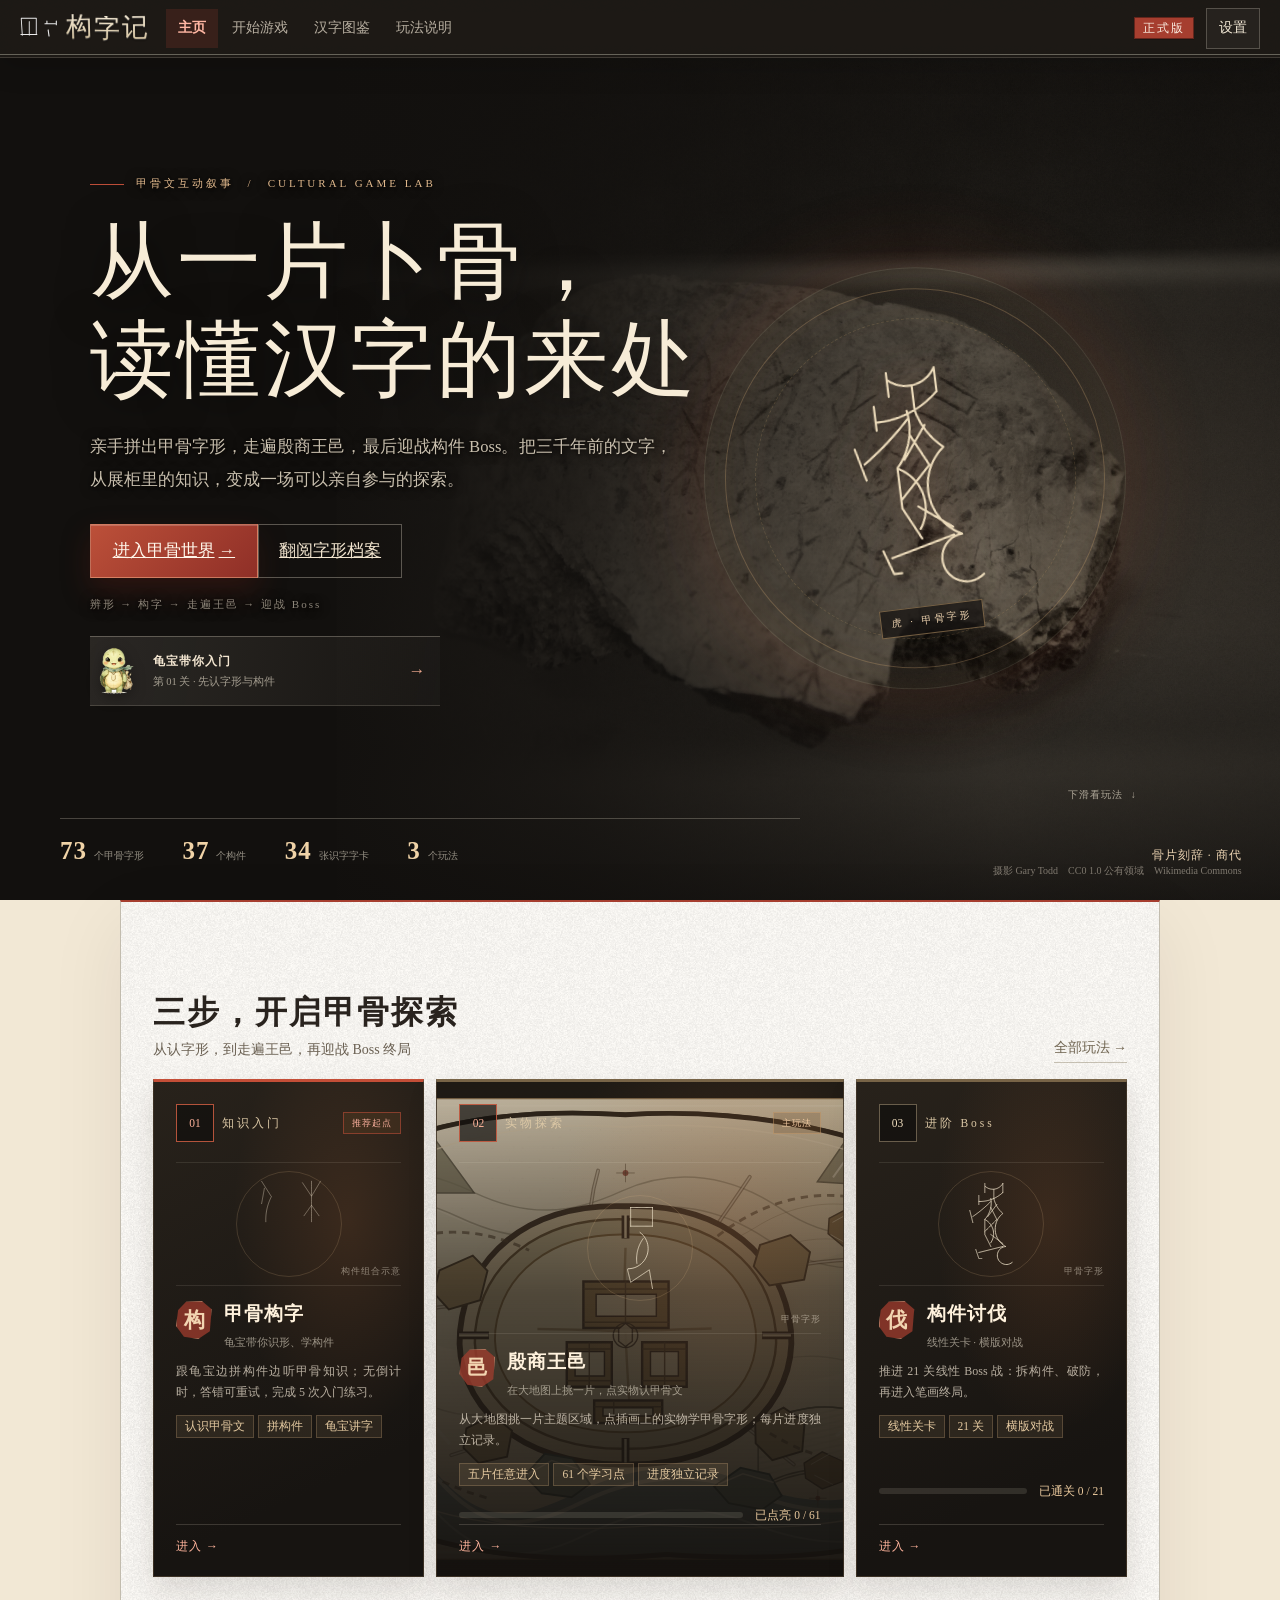
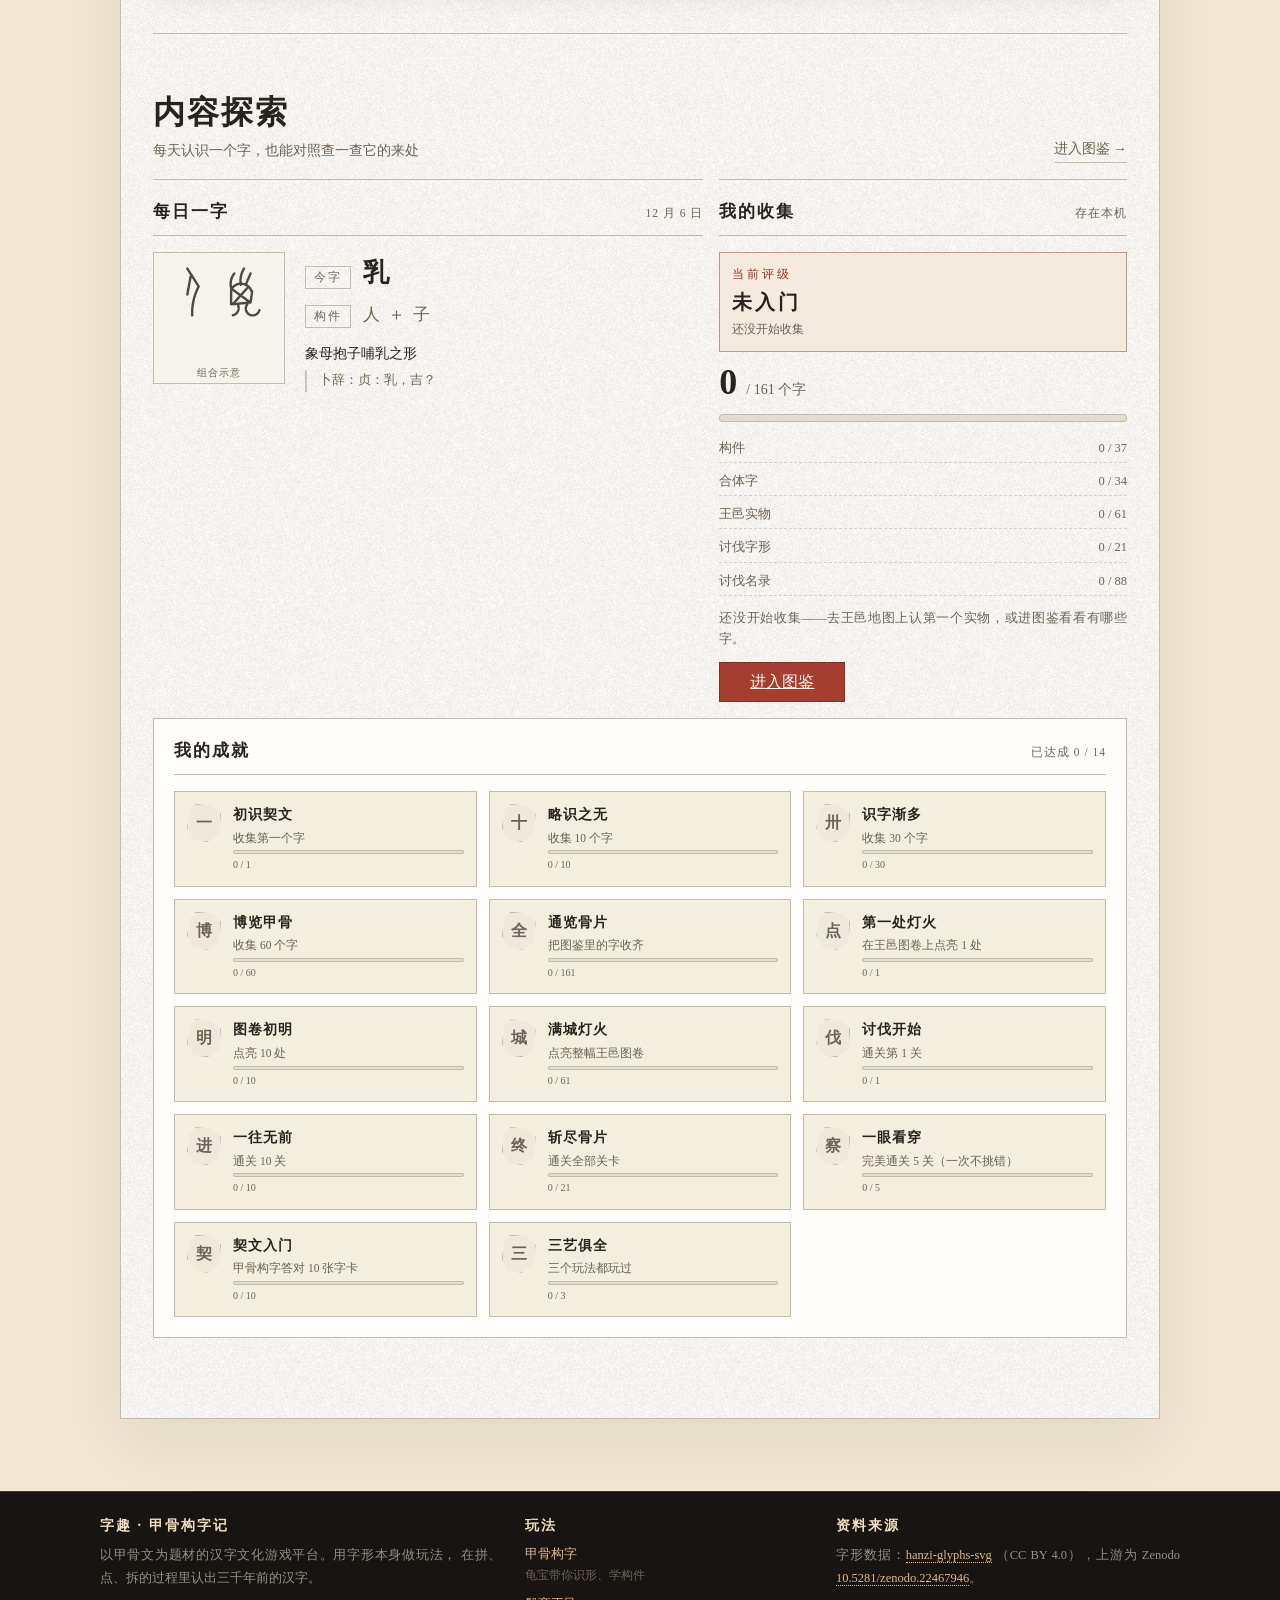
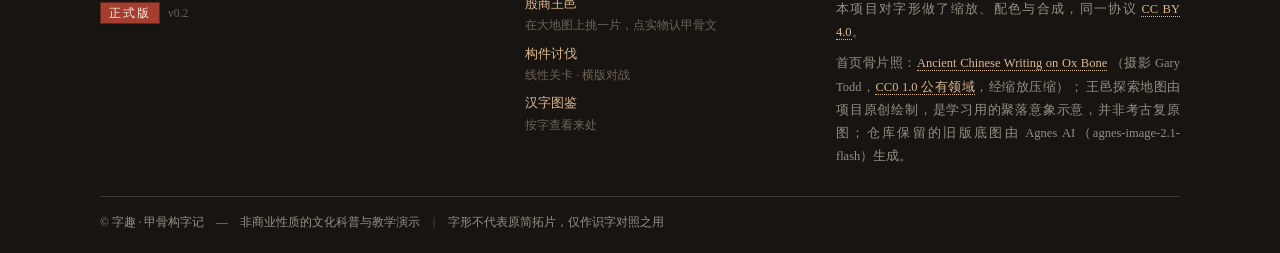
==== commit 05852e34: "第二关手机端小地图撑满视口；文案改正（去掉灰图/一键点亮、双人模式），试玩版改正式版" ====
--- a/index.html
+++ b/index.html
@@ -19,7 +19,7 @@
 <link rel="stylesheet" href="css/app.css">
 <link rel="stylesheet" href="css/theme.css">
 <link rel="stylesheet" href="css/ui.css?v=20261015-1">
-<link rel="stylesheet" href="css/modes.css?v=20261015-3">
+<link rel="stylesheet" href="css/modes.css?v=20261016-5">
 </head>
 <body>
 
@@ -43,7 +43,7 @@
       <h4 class="foot-h">字趣 · 甲骨构字记</h4>
       <p class="foot-p">以甲骨文为题材的汉字文化游戏平台。用字形本身做玩法，
         在拼、点、拆的过程里认出三千年前的汉字。</p>
-      <p class="foot-p foot-seal"><span class="seal">试玩版</span>
+      <p class="foot-p foot-seal"><span class="seal">正式版</span>
         <span class="foot-ver">v<em id="footVer"></em></span></p>
     </div>
     <div class="foot-col">
@@ -82,7 +82,7 @@
 <!-- 页面底纹：真实甲骨文字形（运行期注入，见 build.js 的 injectPattern） -->
 <script>window.App = window.App || {}; App.OB_PATTERN = "data:image/svg+xml;charset=utf-8,%3Csvg%20xmlns%3D%22http%3A%2F%2Fwww.w3.org%2F2000%2Fsvg%22%20width%3D%22860%22%20height%3D%22860%22%20viewBox%3D%220%200%20860%20860%22%3E%3Cg%20opacity%3D%220.37%22%20transform%3D%22translate%2892.42%2C125.12%29%20scale%283.42176%29%22%3E%3Cpath%20d%3D%22M%2014.456%203.506%20L%204.456%2014.506%20A%200.735%200.735%200%200%200%205.544%2015.494%20L%2015.544%204.494%20A%200.735%200.735%200%200%200%2014.456%203.506%20Z%20M%208.402%204.427%20L%2013.402%2011.427%20A%200.735%200.735%200%200%200%2014.598%2010.573%20L%209.598%203.573%20A%200.735%200.735%200%200%200%208.402%204.427%20Z%20M%2013.267%2010.946%20L%2011.267%2037.946%20A%200.735%200.735%200%200%200%2012.733%2038.054%20L%2014.733%2011.054%20A%200.735%200.735%200%200%200%2013.267%2010.946%20Z%20M%2013.48%2011.52%20L%2020.48%2018.52%20A%200.735%200.735%200%200%200%2021.52%2017.48%20L%2014.52%2010.48%20A%200.735%200.735%200%200%200%2013.48%2011.52%20Z%20M%2013.522%2017.558%20L%2020.522%2023.558%20A%200.735%200.735%200%200%200%2021.478%2022.442%20L%2014.478%2016.442%20A%200.735%200.735%200%200%200%2013.522%2017.558%20Z%20M%2012.48%2026.52%20L%2019.48%2033.52%20A%200.735%200.735%200%200%200%2020.52%2032.48%20L%2013.52%2025.48%20A%200.735%200.735%200%200%200%2012.48%2026.52%20Z%20M%2012.516%2025.447%20L%204.516%2032.447%20A%200.735%200.735%200%200%200%205.484%2033.553%20L%2013.484%2026.553%20A%200.735%200.735%200%200%200%2012.516%2025.447%20Z%20M%2013.541%2016.426%20L%203.541%2024.426%20A%200.735%200.735%200%200%200%204.459%2025.574%20L%2014.459%2017.574%20A%200.735%200.735%200%200%200%2013.541%2016.426%20Z%22%20fill%3D%22%238a7350%22%2F%3E%3C%2Fg%3E%3Cg%20opacity%3D%220.334%22%20transform%3D%22translate%28307.82%2C122.14%29%20scale%284.03172%29%22%3E%3Cpath%20d%3D%22M%207.35%203.783%20L%204.35%2012.783%20A%200.685%200.685%200%200%200%205.65%2013.217%20L%208.65%204.217%20A%200.685%200.685%200%200%200%207.35%203.783%20Z%20M%2010.376%204.283%20L%2015.376%2015.283%20A%200.685%200.685%200%200%200%2016.624%2014.717%20L%2011.624%203.717%20A%200.685%200.685%200%200%200%2010.376%204.283%20Z%20M%205.672%2013.601%20L%2016.672%2019.601%20A%200.685%200.685%200%200%200%2017.328%2018.399%20L%206.328%2012.399%20A%200.685%200.685%200%200%200%205.672%2013.601%20Z%20M%209.32%2012.085%20L%2011.32%2028.085%20A%200.685%200.685%200%200%200%2012.68%2027.915%20L%2010.68%2011.915%20A%200.685%200.685%200%200%200%209.32%2012.085%20Z%20M%2011.516%2027.516%20L%205.516%2033.516%20A%200.685%200.685%200%200%200%206.484%2034.484%20L%2012.484%2028.484%20A%200.685%200.685%200%200%200%2011.516%2027.516%20Z%20M%209.452%2016.589%20L%203.452%2024.589%20A%200.685%200.685%200%200%200%204.548%2025.411%20L%2010.548%2017.411%20A%200.685%200.685%200%200%200%209.452%2016.589%20Z%20M%206.328%2021.134%20L%208.328%2031.134%20A%200.685%200.685%200%200%200%209.672%2030.866%20L%207.672%2020.866%20A%200.685%200.685%200%200%200%206.328%2021.134%20Z%20M%209.413%2030.352%20L%2012.413%2035.352%20A%200.685%200.685%200%200%200%2013.587%2034.648%20L%2010.587%2029.648%20A%200.685%200.685%200%200%200%209.413%2030.352%20Z%22%20fill%3D%22%238a7350%22%2F%3E%3C%2Fg%3E%3Cg%20opacity%3D%220.362%22%20transform%3D%22translate%28518.89%2C121.99%29%20scale%284.13812%29%22%3E%3Cpath%20d%3D%22M%2012.315%204%20L%2012.315%2022%20A%200.685%200.685%200%200%200%2013.685%2022%20L%2013.685%204%20A%200.685%200.685%200%200%200%2012.315%204%20Z%20M%2012.378%2021.713%20L%206.378%2034.713%20A%200.685%200.685%200%200%200%207.622%2035.287%20L%2013.622%2022.287%20A%200.685%200.685%200%200%200%2012.378%2021.713%20Z%20M%2012.484%207.549%20L%205.484%2015.549%20A%200.685%200.685%200%200%200%206.516%2016.451%20L%2013.516%208.451%20A%200.685%200.685%200%200%200%2012.484%207.549%20Z%20M%2012.62%208.57%20L%2021.62%2014.57%20A%200.685%200.685%200%200%200%2022.38%2013.43%20L%2013.38%207.43%20A%200.685%200.685%200%200%200%2012.62%208.57%20Z%20M%2012.66%2022.595%20L%2019.66%2026.595%20A%200.685%200.685%200%200%200%2020.34%2025.405%20L%2013.34%2021.405%20A%200.685%200.685%200%200%200%2012.66%2022.595%20Z%20M%2012.66%2021.405%20L%205.66%2025.405%20A%200.685%200.685%200%200%200%206.34%2026.595%20L%2013.34%2022.595%20A%200.685%200.685%200%200%200%2012.66%2021.405%20Z%20M%2012.324%2022.113%20L%2013.324%2028.113%20A%200.685%200.685%200%200%200%2014.676%2027.887%20L%2013.676%2021.887%20A%200.685%200.685%200%200%200%2012.324%2022.113%20Z%20M%209.694%2027.387%20L%203.694%2030.387%20A%200.685%200.685%200%200%200%204.306%2031.613%20L%2010.306%2028.613%20A%200.685%200.685%200%200%200%209.694%2027.387%20Z%20M%209.364%2028.254%20L%2011.364%2033.254%20A%200.685%200.685%200%200%200%2012.636%2032.746%20L%2010.636%2027.746%20A%200.685%200.685%200%200%200%209.364%2028.254%20Z%22%20fill%3D%22%238a7350%22%2F%3E%3C%2Fg%3E%3Cg%20opacity%3D%220.254%22%20transform%3D%22translate%28742.23%2C119.87%29%20scale%284.09538%29%22%3E%3Cpath%20d%3D%22M%209.368%203.655%20L%203.368%2014.655%20A%200.72%200.72%200%200%200%204.632%2015.345%20L%2010.632%204.345%20A%200.72%200.72%200%200%200%209.368%203.655%20Z%20M%209.378%204.363%20L%2016.378%2016.363%20A%200.72%200.72%200%200%200%2017.622%2015.637%20L%2010.622%203.637%20A%200.72%200.72%200%200%200%209.378%204.363%20Z%20M%206%2011.72%20L%2014%2011.72%20A%200.72%200.72%200%200%200%2014%2010.28%20L%206%2010.28%20A%200.72%200.72%200%200%200%206%2011.72%20Z%20M%208.308%2014.198%20L%2012.308%2028.198%20A%200.72%200.72%200%200%200%2013.692%2027.802%20L%209.692%2013.802%20A%200.72%200.72%200%200%200%208.308%2014.198%20Z%20M%2012.716%2027.338%20L%205.716%2030.338%20A%200.72%200.72%200%200%200%206.284%2031.662%20L%2013.284%2028.662%20A%200.72%200.72%200%200%200%2012.716%2027.338%20Z%20M%205.301%2030.825%20L%204.301%2034.825%20A%200.72%200.72%200%200%200%205.699%2035.175%20L%206.699%2031.175%20A%200.72%200.72%200%200%200%205.301%2030.825%20Z%20M%205.228%2035.683%20L%2014.228%2032.683%20A%200.72%200.72%200%200%200%2013.772%2031.317%20L%204.772%2034.317%20A%200.72%200.72%200%200%200%205.228%2035.683%20Z%20M%2013.294%2031.859%20L%2012.294%2036.859%20A%200.72%200.72%200%200%200%2013.706%2037.141%20L%2014.706%2032.141%20A%200.72%200.72%200%200%200%2013.294%2031.859%20Z%20M%209.301%2016.825%20L%206.301%2028.825%20A%200.72%200.72%200%200%200%207.699%2029.175%20L%2010.699%2017.175%20A%200.72%200.72%200%200%200%209.301%2016.825%20Z%22%20fill%3D%22%238a7350%22%2F%3E%3C%2Fg%3E%3Cg%20opacity%3D%220.344%22%20transform%3D%22translate%2893.84%2C409.04%29%20scale%284.98506%29%22%3E%3Cpath%20d%3D%22M%2011.385%205%20L%2011.385%2025%20A%200.615%200.615%200%200%200%2012.615%2025%20L%2012.615%205%20A%200.615%200.615%200%200%200%2011.385%205%20Z%20M%205.385%205%20L%205.385%2014%20A%200.615%200.615%200%200%200%206.615%2014%20L%206.615%205%20A%200.615%200.615%200%200%200%205.385%205%20Z%20M%205.806%2014.583%20L%2011.806%2016.583%20A%200.615%200.615%200%200%200%2012.194%2015.417%20L%206.194%2013.417%20A%200.615%200.615%200%200%200%205.806%2014.583%20Z%20M%2016.385%204%20L%2016.385%2013%20A%200.615%200.615%200%200%200%2017.615%2013%20L%2017.615%204%20A%200.615%200.615%200%200%200%2016.385%204%20Z%20M%2016.684%2012.473%20L%2011.684%2015.473%20A%200.615%200.615%200%200%200%2012.316%2016.527%20L%2017.316%2013.527%20A%200.615%200.615%200%200%200%2016.684%2012.473%20Z%20M%207%2020.615%20L%2016%2020.615%20A%200.615%200.615%200%200%200%2016%2019.385%20L%207%2019.385%20A%200.615%200.615%200%200%200%207%2020.615%20Z%20M%205%2025.615%20L%2017%2025.615%20A%200.615%200.615%200%200%200%2017%2024.385%20L%205%2024.385%20A%200.615%200.615%200%200%200%205%2025.615%20Z%20M%203.4%2022.133%20L%205.4%2031.133%20A%200.615%200.615%200%200%200%206.6%2030.867%20L%204.6%2021.867%20A%200.615%200.615%200%200%200%203.4%2022.133%20Z%20M%206%2031.615%20L%2016%2031.615%20A%200.615%200.615%200%200%200%2016%2030.385%20L%206%2030.385%20A%200.615%200.615%200%200%200%206%2031.615%20Z%20M%2016.603%2031.121%20L%2018.603%2021.121%20A%200.615%200.615%200%200%200%2017.397%2020.879%20L%2015.397%2030.879%20A%200.615%200.615%200%200%200%2016.603%2031.121%20Z%22%20fill%3D%22%238a7350%22%2F%3E%3C%2Fg%3E%3Cg%20opacity%3D%220.293%22%20transform%3D%22translate%28300.36%2C408.88%29%20scale%284.97181%29%22%3E%3Cpath%20d%3D%22M%204%209.63%20L%2011%209.63%20A%200.63%200.63%200%200%200%2011%208.37%20L%204%208.37%20A%200.63%200.63%200%200%200%204%209.63%20Z%20M%207.37%209%20L%207.37%2026%20A%200.63%200.63%200%200%200%208.63%2026%20L%208.63%209%20A%200.63%200.63%200%200%200%207.37%209%20Z%20M%2015.424%203.744%20L%2011.424%2012.744%20A%200.63%200.63%200%200%200%2012.576%2013.256%20L%2016.576%204.256%20A%200.63%200.63%200%200%200%2015.424%203.744%20Z%20M%2011.402%2013.199%20L%2014.402%2022.199%20A%200.63%200.63%200%200%200%2015.598%2021.801%20L%2012.598%2012.801%20A%200.63%200.63%200%200%200%2011.402%2013.199%20Z%20M%2014.424%2021.744%20L%2010.424%2030.744%20A%200.63%200.63%200%200%200%2011.576%2031.256%20L%2015.576%2022.256%20A%200.63%200.63%200%200%200%2014.424%2021.744%20Z%20M%2015.46%204.324%20L%2021.46%2014.324%20A%200.63%200.63%200%200%200%2022.54%2013.676%20L%2016.54%203.676%20A%200.63%200.63%200%200%200%2015.46%204.324%20Z%20M%2021.402%2013.801%20L%2018.402%2022.801%20A%200.63%200.63%200%200%200%2019.598%2023.199%20L%2022.598%2014.199%20A%200.63%200.63%200%200%200%2021.402%2013.801%20Z%20M%2018.376%2023.089%20L%2019.376%2030.089%20A%200.63%200.63%200%200%200%2020.624%2029.911%20L%2019.624%2022.911%20A%200.63%200.63%200%200%200%2018.376%2023.089%20Z%20M%2013.078%2015.625%20L%2021.078%2014.625%20A%200.63%200.63%200%200%200%2020.922%2013.375%20L%2012.922%2014.375%20A%200.63%200.63%200%200%200%2013.078%2015.625%20Z%20M%2013%2018.63%20L%2021%2018.63%20A%200.63%200.63%200%200%200%2021%2017.37%20L%2013%2017.37%20A%200.63%200.63%200%200%200%2013%2018.63%20Z%20M%207%2032.63%20L%2026%2032.63%20A%200.63%200.63%200%200%200%2026%2031.37%20L%207%2031.37%20A%200.63%200.63%200%200%200%207%2032.63%20Z%22%20fill%3D%22%238a7350%22%2F%3E%3C%2Fg%3E%3Cg%20opacity%3D%220.354%22%20transform%3D%22translate%28529.98%2C409.22%29%20scale%283.69358%29%22%3E%3Cpath%20d%3D%22M%2010.3%204%20L%2010.3%2016%20A%200.7%200.7%200%200%200%2011.7%2016%20L%2011.7%204%20A%200.7%200.7%200%200%200%2010.3%204%20Z%20M%207.4%206.36%20L%2010.4%2011.36%20A%200.7%200.7%200%200%200%2011.6%2010.64%20L%208.6%205.64%20A%200.7%200.7%200%200%200%207.4%206.36%20Z%20M%2011.7%2011%20A%200.7%200.7%200%200%200%2010.3%2011%20A%200.7%200.7%200%200%200%2011.7%2011%20Z%20M%2015.462%204.552%20L%2010.462%2010.552%20A%200.7%200.7%200%200%200%2011.538%2011.448%20L%2016.538%205.448%20A%200.7%200.7%200%200%200%2015.462%204.552%20Z%20M%2012.612%2016.418%20L%203.612%2022.418%20A%200.7%200.7%200%200%200%204.388%2023.582%20L%2013.388%2017.582%20A%200.7%200.7%200%200%200%2012.612%2016.418%20Z%20M%203.336%2023.221%20L%205.336%2029.221%20A%200.7%200.7%200%200%200%206.664%2028.779%20L%204.664%2022.779%20A%200.7%200.7%200%200%200%203.336%2023.221%20Z%20M%205.307%2028.901%20L%204.307%2035.901%20A%200.7%200.7%200%200%200%205.693%2036.099%20L%206.693%2029.099%20A%200.7%200.7%200%200%200%205.307%2028.901%20Z%20M%205%2019.7%20L%2010%2019.7%20A%200.7%200.7%200%200%200%2010%2018.3%20L%205%2018.3%20A%200.7%200.7%200%200%200%205%2019.7%20Z%20M%209.336%2018.779%20L%207.336%2024.779%20A%200.7%200.7%200%200%200%208.664%2025.221%20L%2010.664%2019.221%20A%200.7%200.7%200%200%200%209.336%2018.779%20Z%20M%2010.3%2023%20L%2010.3%2035%20A%200.7%200.7%200%200%200%2011.7%2035%20L%2011.7%2023%20A%200.7%200.7%200%200%200%2010.3%2023%20Z%20M%2010.505%2027.505%20L%206.505%2031.505%20A%200.7%200.7%200%200%200%207.495%2032.495%20L%2011.495%2028.495%20A%200.7%200.7%200%200%200%2010.505%2027.505%20Z%20M%2010.612%2028.582%20L%2016.612%2032.582%20A%200.7%200.7%200%200%200%2017.388%2031.418%20L%2011.388%2027.418%20A%200.7%200.7%200%200%200%2010.612%2028.582%20Z%22%20fill%3D%22%238a7350%22%2F%3E%3C%2Fg%3E%3Cg%20opacity%3D%220.256%22%20transform%3D%22translate%28743.55%2C418.25%29%20scale%284.13449%29%22%3E%3Cpath%20d%3D%22M%203.374%204.313%20L%205.374%208.313%20A%200.7%200.7%200%200%200%206.626%207.687%20L%204.626%203.687%20A%200.7%200.7%200%200%200%203.374%204.313%20Z%20M%205.374%207.687%20L%203.374%2011.687%20A%200.7%200.7%200%200%200%204.626%2012.313%20L%206.626%208.313%20A%200.7%200.7%200%200%200%205.374%207.687%20Z%20M%203.4%2012.36%20L%206.4%2017.36%20A%200.7%200.7%200%200%200%207.6%2016.64%20L%204.6%2011.64%20A%200.7%200.7%200%200%200%203.4%2012.36%20Z%20M%205.4%208.36%20L%208.4%2013.36%20A%200.7%200.7%200%200%200%209.6%2012.64%20L%206.6%207.64%20A%200.7%200.7%200%200%200%205.4%208.36%20Z%20M%207.505%204.495%20L%208.505%205.495%20A%200.7%200.7%200%200%200%209.495%204.505%20L%208.495%203.505%20A%200.7%200.7%200%200%200%207.505%204.495%20Z%20M%207.505%208.495%20L%209.505%2010.495%20A%200.7%200.7%200%200%200%2010.495%209.505%20L%208.495%207.505%20A%200.7%200.7%200%200%200%207.505%208.495%20Z%20M%2010.3%2021%20L%2010.3%2036%20A%200.7%200.7%200%200%200%2011.7%2036%20L%2011.7%2021%20A%200.7%200.7%200%200%200%2010.3%2021%20Z%20M%206.3%2018%20L%206.3%2025%20A%200.7%200.7%200%200%200%207.7%2025%20L%207.7%2018%20A%200.7%200.7%200%200%200%206.3%2018%20Z%20M%206.83%2025.679%20L%2010.83%2026.679%20A%200.7%200.7%200%200%200%2011.17%2025.321%20L%207.17%2024.321%20A%200.7%200.7%200%200%200%206.83%2025.679%20Z%20M%2015.3%2018%20L%2015.3%2025%20A%200.7%200.7%200%200%200%2016.7%2025%20L%2016.7%2018%20A%200.7%200.7%200%200%200%2015.3%2018%20Z%20M%2015.863%2024.314%20L%2010.863%2025.314%20A%200.7%200.7%200%200%200%2011.137%2026.686%20L%2016.137%2025.686%20A%200.7%200.7%200%200%200%2015.863%2024.314%20Z%20M%207.505%2028.495%20L%2010.505%2031.495%20A%200.7%200.7%200%200%200%2011.495%2030.505%20L%208.495%2027.505%20A%200.7%200.7%200%200%200%207.505%2028.495%20Z%20M%2015.64%2027.4%20L%2010.64%2030.4%20A%200.7%200.7%200%200%200%2011.36%2031.6%20L%2016.36%2028.6%20A%200.7%200.7%200%200%200%2015.64%2027.4%20Z%22%20fill%3D%22%238a7350%22%2F%3E%3C%2Fg%3E%3Cg%20opacity%3D%220.283%22%20transform%3D%22translate%2897.26%2C703.14%29%20scale%284.76898%29%22%3E%3Cpath%20d%3D%22M%205.354%203.928%20L%203.354%2021.928%20A%200.65%200.65%200%200%200%204.646%2022.072%20L%206.646%204.072%20A%200.65%200.65%200%200%200%205.354%203.928%20Z%20M%206%204.65%20L%2020%204.65%20A%200.65%200.65%200%200%200%2020%203.35%20L%206%203.35%20A%200.65%200.65%200%200%200%206%204.65%20Z%20M%2019.35%204%20L%2019.35%2021%20A%200.65%200.65%200%200%200%2020.65%2021%20L%2020.65%204%20A%200.65%200.65%200%200%200%2019.35%204%20Z%20M%2019.709%2020.419%20L%2015.709%2022.419%20A%200.65%200.65%200%200%200%2016.291%2023.581%20L%2020.291%2021.581%20A%200.65%200.65%200%200%200%2019.709%2020.419%20Z%20M%2015.363%2023.127%20L%2017.363%2033.127%20A%200.65%200.65%200%200%200%2018.637%2032.873%20L%2016.637%2022.873%20A%200.65%200.65%200%200%200%2015.363%2023.127%20Z%20M%208.443%2011.334%20L%2011.443%2016.334%20A%200.65%200.65%200%200%200%2012.557%2015.666%20L%209.557%2010.666%20A%200.65%200.65%200%200%200%208.443%2011.334%20Z%20M%2016.501%209.584%20L%2011.501%2015.584%20A%200.65%200.65%200%200%200%2012.499%2016.416%20L%2017.499%2010.416%20A%200.65%200.65%200%200%200%2016.501%209.584%20Z%20M%2011.35%2016%20L%2011.35%2031%20A%200.65%200.65%200%200%200%2012.65%2031%20L%2012.65%2016%20A%200.65%200.65%200%200%200%2011.35%2016%20Z%20M%208.48%2023.39%20L%2011.48%2027.39%20A%200.65%200.65%200%200%200%2012.52%2026.61%20L%209.52%2022.61%20A%200.65%200.65%200%200%200%208.48%2023.39%20Z%20M%203.666%2023.557%20L%208.666%2026.557%20A%200.65%200.65%200%200%200%209.334%2025.443%20L%204.334%2022.443%20A%200.65%200.65%200%200%200%203.666%2023.557%20Z%20M%208.383%2025.794%20L%206.383%2031.794%20A%200.65%200.65%200%200%200%207.617%2032.206%20L%209.617%2026.206%20A%200.65%200.65%200%200%200%208.383%2025.794%20Z%20M%208.419%2010.709%20L%205.419%2016.709%20A%200.65%200.65%200%200%200%206.581%2017.291%20L%209.581%2011.291%20A%200.65%200.65%200%200%200%208.419%2010.709%20Z%20M%2016.359%2010.107%20L%2017.359%2016.107%20A%200.65%200.65%200%200%200%2018.641%2015.893%20L%2017.641%209.893%20A%200.65%200.65%200%200%200%2016.359%2010.107%20Z%20M%2012.46%2027.46%20L%2015.46%2024.46%20A%200.65%200.65%200%200%200%2014.54%2023.54%20L%2011.54%2026.54%20A%200.65%200.65%200%200%200%2012.46%2027.46%20Z%22%20fill%3D%22%238a7350%22%2F%3E%3C%2Fg%3E%3Cg%20opacity%3D%220.343%22%20transform%3D%22translate%28313.54%2C701.51%29%20scale%285.27812%29%22%3E%3Cpath%20d%3D%22M%207.535%209.372%20L%2011.535%2014.372%20A%200.595%200.595%200%200%200%2012.465%2013.628%20L%208.465%208.628%20A%200.595%200.595%200%200%200%207.535%209.372%20Z%20M%2014.468%207.734%20L%2011.468%2013.734%20A%200.595%200.595%200%200%200%2012.532%2014.266%20L%2015.532%208.266%20A%200.595%200.595%200%200%200%2014.468%207.734%20Z%20M%207.468%208.734%20L%203.468%2016.734%20A%200.595%200.595%200%200%200%204.532%2017.266%20L%208.532%209.266%20A%200.595%200.595%200%200%200%207.468%208.734%20Z%20M%2014.535%208.372%20L%2018.535%2013.372%20A%200.595%200.595%200%200%200%2019.465%2012.628%20L%2015.465%207.628%20A%200.595%200.595%200%200%200%2014.535%208.372%20Z%20M%2011.405%2014%20L%2011.405%2030%20A%200.595%200.595%200%200%200%2012.595%2030%20L%2012.595%2014%20A%200.595%200.595%200%200%200%2011.405%2014%20Z%20M%206.516%2023.346%20L%2011.516%2030.346%20A%200.595%200.595%200%200%200%2012.484%2029.654%20L%207.484%2022.654%20A%200.595%200.595%200%200%200%206.516%2023.346%20Z%20M%2014.436%2020.812%20L%2011.436%2029.812%20A%200.595%200.595%200%200%200%2012.564%2030.188%20L%2015.564%2021.188%20A%200.595%200.595%200%200%200%2014.436%2020.812%20Z%20M%208.33%2018.495%20L%2011.33%2016.495%20A%200.595%200.595%200%200%200%2010.67%2015.505%20L%207.67%2017.505%20A%200.595%200.595%200%200%200%208.33%2018.495%20Z%20M%2010.67%2016.495%20L%2016.67%2020.495%20A%200.595%200.595%200%200%200%2017.33%2019.505%20L%2011.33%2015.505%20A%200.595%200.595%200%200%200%2010.67%2016.495%20Z%20M%207.468%2018.266%20L%208.468%2020.266%20A%200.595%200.595%200%200%200%209.532%2019.734%20L%208.532%2017.734%20A%200.595%200.595%200%200%200%207.468%2018.266%20Z%20M%209%2020.595%20L%2017%2020.595%20A%200.595%200.595%200%200%200%2017%2019.405%20L%209%2019.405%20A%200.595%200.595%200%200%200%209%2020.595%20Z%20M%2020.405%204%20L%2020.405%2018%20A%200.595%200.595%200%200%200%2021.595%2018%20L%2021.595%204%20A%200.595%200.595%200%200%200%2020.405%204%20Z%20M%2016.505%206.33%20L%2020.505%2012.33%20A%200.595%200.595%200%200%200%2021.495%2011.67%20L%2017.495%205.67%20A%200.595%200.595%200%200%200%2016.505%206.33%20Z%20M%2021.595%2012%20A%200.595%200.595%200%200%200%2020.405%2012%20A%200.595%200.595%200%200%200%2021.595%2012%20Z%20M%2026.579%205.579%20L%2020.579%2011.579%20A%200.595%200.595%200%200%200%2021.421%2012.421%20L%2027.421%206.421%20A%200.595%200.595%200%200%200%2026.579%205.579%20Z%20M%2017.129%2020.581%20L%2026.129%2018.581%20A%200.595%200.595%200%200%200%2025.871%2017.419%20L%2016.871%2019.419%20A%200.595%200.595%200%200%200%2017.129%2020.581%20Z%22%20fill%3D%22%238a7350%22%2F%3E%3C%2Fg%3E%3Cg%20opacity%3D%220.295%22%20transform%3D%22translate%28523.09%2C691.18%29%20scale%284.02553%29%22%3E%3Cpath%20d%3D%22M%2015.28%204%20L%2015.28%2037%20A%200.72%200.72%200%200%200%2016.72%2037%20L%2016.72%204%20A%200.72%200.72%200%200%200%2015.28%204%20Z%20M%2011.28%2016%20L%2011.28%2022%20A%200.72%200.72%200%200%200%2012.72%2022%20L%2012.72%2016%20A%200.72%200.72%200%200%200%2011.28%2016%20Z%20M%2012%2016.72%20L%2022%2016.72%20A%200.72%200.72%200%200%200%2022%2015.28%20L%2012%2015.28%20A%200.72%200.72%200%200%200%2012%2016.72%20Z%20M%2021.28%2016%20L%2021.28%2022%20A%200.72%200.72%200%200%200%2022.72%2022%20L%2022.72%2016%20A%200.72%200.72%200%200%200%2021.28%2016%20Z%20M%2012%2022.72%20L%2022%2022.72%20A%200.72%200.72%200%200%200%2022%2021.28%20L%2012%2021.28%20A%200.72%200.72%200%200%200%2012%2022.72%20Z%20M%206%207.72%20L%2010%207.72%20A%200.72%200.72%200%200%200%2010%206.28%20L%206%206.28%20A%200.72%200.72%200%200%200%206%207.72%20Z%20M%2010.118%207.71%20L%2016.118%206.71%20A%200.72%200.72%200%200%200%2015.882%205.29%20L%209.882%206.29%20A%200.72%200.72%200%200%200%2010.118%207.71%20Z%20M%206%2012.72%20L%209%2012.72%20A%200.72%200.72%200%200%200%209%2011.28%20L%206%2011.28%20A%200.72%200.72%200%200%200%206%2012.72%20Z%20M%209.399%2012.599%20L%2012.399%2010.599%20A%200.72%200.72%200%200%200%2011.601%209.401%20L%208.601%2011.401%20A%200.72%200.72%200%200%200%209.399%2012.599%20Z%20M%2012%2010.72%20L%2016%2010.72%20A%200.72%200.72%200%200%200%2016%209.28%20L%2012%209.28%20A%200.72%200.72%200%200%200%2012%2010.72%20Z%20M%205%2027.72%20L%209%2027.72%20A%200.72%200.72%200%200%200%209%2026.28%20L%205%2026.28%20A%200.72%200.72%200%200%200%205%2027.72%20Z%20M%209.509%2027.509%20L%2011.509%2025.509%20A%200.72%200.72%200%200%200%2010.491%2024.491%20L%208.491%2026.491%20A%200.72%200.72%200%200%200%209.509%2027.509%20Z%20M%2011%2025.72%20L%2016%2025.72%20A%200.72%200.72%200%200%200%2016%2024.28%20L%2011%2024.28%20A%200.72%200.72%200%200%200%2011%2025.72%20Z%20M%204%2031.72%20L%208%2031.72%20A%200.72%200.72%200%200%200%208%2030.28%20L%204%2030.28%20A%200.72%200.72%200%200%200%204%2031.72%20Z%20M%208.322%2031.644%20L%2012.322%2029.644%20A%200.72%200.72%200%200%200%2011.678%2028.356%20L%207.678%2030.356%20A%200.72%200.72%200%200%200%208.322%2031.644%20Z%20M%2011.772%2029.683%20L%2014.772%2030.683%20A%200.72%200.72%200%200%200%2015.228%2029.317%20L%2012.228%2028.317%20A%200.72%200.72%200%200%200%2011.772%2029.683%20Z%22%20fill%3D%22%238a7350%22%2F%3E%3C%2Fg%3E%3Cg%20opacity%3D%220.352%22%20transform%3D%22translate%28731.62%2C688.27%29%20scale%284.06915%29%22%3E%3Cpath%20d%3D%22M%2012.33%204.799%20L%209.33%2014.799%20A%200.7%200.7%200%200%200%2010.67%2015.201%20L%2013.67%205.201%20A%200.7%200.7%200%200%200%2012.33%204.799%20Z%20M%2011.453%209.437%20L%2015.453%2014.437%20A%200.7%200.7%200%200%200%2016.547%2013.563%20L%2012.547%208.563%20A%200.7%200.7%200%200%200%2011.453%209.437%20Z%20M%2015.336%2013.779%20L%2013.336%2019.779%20A%200.7%200.7%200%200%200%2014.664%2020.221%20L%2016.664%2014.221%20A%200.7%200.7%200%200%200%2015.336%2013.779%20Z%20M%2013.3%2020%20L%2013.3%2036%20A%200.7%200.7%200%200%200%2014.7%2036%20L%2014.7%2020%20A%200.7%200.7%200%200%200%2013.3%2020%20Z%20M%205.3%2010%20L%205.3%2019%20A%200.7%200.7%200%200%200%206.7%2019%20L%206.7%2010%20A%200.7%200.7%200%200%200%205.3%2010%20Z%20M%203.418%2013.388%20L%205.418%2016.388%20A%200.7%200.7%200%200%200%206.582%2015.612%20L%204.582%2012.612%20A%200.7%200.7%200%200%200%203.418%2013.388%20Z%20M%206.7%2016%20A%200.7%200.7%200%200%200%205.3%2016%20A%200.7%200.7%200%200%200%206.7%2016%20Z%20M%208.44%2011.58%20L%205.44%2015.58%20A%200.7%200.7%200%200%200%206.56%2016.42%20L%209.56%2012.42%20A%200.7%200.7%200%200%200%208.44%2011.58%20Z%20M%207.3%2023%20L%207.3%2034%20A%200.7%200.7%200%200%200%208.7%2034%20L%208.7%2023%20A%200.7%200.7%200%200%200%207.3%2023%20Z%20M%204.505%2026.495%20L%207.505%2029.495%20A%200.7%200.7%200%200%200%208.495%2028.505%20L%205.495%2025.505%20A%200.7%200.7%200%200%200%204.505%2026.495%20Z%20M%2010.44%2024.58%20L%207.44%2028.58%20A%200.7%200.7%200%200%200%208.56%2029.42%20L%2011.56%2025.42%20A%200.7%200.7%200%200%200%2010.44%2024.58%20Z%20M%2019.3%204%20L%2019.3%2015%20A%200.7%200.7%200%200%200%2020.7%2015%20L%2020.7%204%20A%200.7%200.7%200%200%200%2019.3%204%20Z%20M%2015.505%207.495%20L%2019.505%2011.495%20A%200.7%200.7%200%200%200%2020.495%2010.505%20L%2016.495%206.505%20A%200.7%200.7%200%200%200%2015.505%207.495%20Z%20M%2023.453%205.563%20L%2019.453%2010.563%20A%200.7%200.7%200%200%200%2020.547%2011.437%20L%2024.547%206.437%20A%200.7%200.7%200%200%200%2023.453%205.563%20Z%20M%2018.3%2022%20L%2018.3%2035%20A%200.7%200.7%200%200%200%2019.7%2035%20L%2019.7%2022%20A%200.7%200.7%200%200%200%2018.3%2022%20Z%20M%2015.44%2025.42%20L%2018.44%2029.42%20A%200.7%200.7%200%200%200%2019.56%2028.58%20L%2016.56%2024.58%20A%200.7%200.7%200%200%200%2015.44%2025.42%20Z%20M%2023.505%2023.505%20L%2018.505%2028.505%20A%200.7%200.7%200%200%200%2019.495%2029.495%20L%2024.495%2024.495%20A%200.7%200.7%200%200%200%2023.505%2023.505%20Z%22%20fill%3D%22%238a7350%22%2F%3E%3C%2Fg%3E%3C%2Fsvg%3E";</script>
 <script src="js/core/data.js"></script>
-<script src="js/core/_data.js?v=20261015-1"></script>
+<script src="js/core/_data.js?v=20261016-1"></script>
 <script src="js/core/leveldata.js"></script>
 <script src="js/core/util.js?v=20261012-2"></script>
 <script src="js/core/packs.js"></script>
@@ -94,7 +94,7 @@
 
 <script src="js/modes/bone-build.js"></script>
 <script src="js/modes/wangyi-map.js"></script>
-<script src="js/modes/boss-raid.js?v=20261015-2"></script>
+<script src="js/modes/boss-raid.js?v=20261016-1"></script>
 
 <script src="js/core/build.js"></script>
 </body>
--- a/css/modes.css
+++ b/css/modes.css
@@ -843,22 +843,54 @@
 .wy2-zone-meter { display: block; height: 3px; overflow: hidden; background: var(--edge); }
 .wy2-zone-fill { display: block; width: 0; height: 100%; background: var(--cinnabar);
   transition: width .45s ease; }
-.wy2-tools { display: flex; align-items: center; gap: 7px; }
+.wy2-tools { display: flex; align-items: center; gap: 6px; flex-wrap: wrap;
+  justify-content: flex-end; }
 .wy2-tool { color: var(--ink-2); background: none; border-color: var(--edge); }
 .wy2-tool.on { color: var(--cinnabar-tint); border-color: var(--cinnabar-tint); }
+/* 缩放控件：− 100% + ，放大入口要显眼，不能只藏在双指里 */
+.wy2-zbtn { min-width: 34px; padding: 5px 8px; color: var(--ink);
+  font-size: 15px; line-height: 1; background: var(--card);
+  border-color: var(--edge-strong, var(--edge)); }
+.wy2-zbtn:hover { color: var(--cinnabar-tint); border-color: var(--cinnabar-tint); }
+.wy2-zpct { min-width: 42px; color: var(--ink-soft); font-size: 10px;
+  text-align: center; font-variant-numeric: tabular-nums; }
+
+/* 按区域查看：内容多的图（人居器物 33 个点）不能挤在一屏全景里 */
+.wy2-regions { display: flex; align-items: center; gap: 6px; flex-wrap: wrap;
+  margin-top: 9px; }
+.wy2-regions-label { color: var(--ink-soft); font-size: 10px; letter-spacing: 1px; }
+.wy2-region { padding: 5px 10px; color: var(--ink-2); font-size: 11px;
+  background: var(--sheet-in); border: 1px solid var(--edge); border-radius: 2px;
+  cursor: pointer; -webkit-tap-highlight-color: transparent; }
+.wy2-region:hover { color: var(--cinnabar-tint); border-color: var(--cinnabar-tint); }
+.wy2-region.on { color: #fff3dc; background: var(--cinnabar);
+  border-color: var(--cinnabar); }
+
+/* 手势提示：一次性，交互后就收起 */
+.wy2-gesture { display: flex; align-items: baseline; gap: 8px; flex-wrap: wrap;
+  margin: 9px 0 0; padding: 8px 12px; color: var(--ink-2); font-size: 11px;
+  line-height: 1.55; background: var(--sheet-in);
+  border-left: 2px solid var(--bronze-tint);
+  transition: opacity .25s ease, max-height .25s ease, margin .25s ease,
+              padding .25s ease; }
+.wy2-gesture b { color: var(--ink); font-family: var(--font-serif);
+  font-size: 12px; font-weight: 500; }
+.wy2-gesture.used { max-height: 0; margin: 0; padding-top: 0; padding-bottom: 0;
+  overflow: hidden; opacity: 0; }
 
 /* 视口：手机上图很大，这里给它一个固定的可滚动窗口，方便拖动看图。
    高度必须**扣掉固定顶栏**（约 58px）：否则图的边缘会滚到顶栏底下，
    那一带的热点就永远点不到——实测「宀」滚到 y=54 时被顶栏吃掉，
    点击直接落到顶栏的导航链接上。 */
 .wy2-viewport { position: relative; overflow: auto; margin-top: 10px;
+  display: flex;                 /* 全景比视口小时居中，不留一块空白在左上角 */
   height: clamp(300px, calc(100vh - 268px), 700px);
   max-height: calc(100vh - 76px);
   background: var(--bone1); border: 1px solid var(--edge);
   touch-action: pan-x pan-y; overscroll-behavior: contain;
   -webkit-overflow-scrolling: touch;
   scroll-margin-top: 76px; }
-.wy2-stage { position: relative; }
+.wy2-stage { position: relative; flex: 0 0 auto; margin: auto; }
 .wy2-art { position: absolute; inset: 0; display: block; width: 100%; height: 100%;
   user-select: none; -webkit-user-drag: none; }
 .wy2-hotspots { position: absolute; inset: 0; display: block; }
@@ -866,15 +898,20 @@
 .wy2-hit { fill: rgba(255, 255, 255, .001); cursor: pointer; }
 .wy2-ring { fill: none; stroke: var(--cinnabar); stroke-width: 3px; opacity: 0;
   pointer-events: none; }
-.wy2-spot.done .wy2-ring { opacity: .3; stroke-dasharray: 6 7; }
+/* 已学：**不再画大圈**——完成标记交给那枚小小的朱砂印记（.wy2-seal-*）。
+   需求「一、4」明确：不要扎眼的红色大圆框，也不要闪烁。 */
+.wy2-spot.done .wy2-ring { opacity: 0; }
 .wy2-spot.focus .wy2-ring { opacity: .95; stroke-dasharray: none; }
 /* 「标出可点处」是给游客看"哪里有东西"的，类挂在视口上 */
 .wy2-viewport.show-hots .wy2-ring { opacity: .78; stroke-dasharray: 7 6; stroke-width: 4px; }
-.wy2-viewport.show-hots .wy2-spot.done .wy2-ring { opacity: .9; stroke-dasharray: none; }
+/* 已学的那些：只留一圈极细的虚线，区别于未学的实心大圈 */
+.wy2-viewport.show-hots .wy2-spot.done .wy2-ring { opacity: .34;
+  stroke-width: 2px; stroke-dasharray: 2 8; }
 .wy2-spot { cursor: pointer; }
 
-/* 已学印记：小小的朱砂点，克制但看得见 */
-.wy2-seal-bg { fill: rgba(166, 62, 47, .82); stroke: rgba(255, 240, 214, .6);
+/* 已学印记：一枚小小的朱砂印，静态不闪烁 */
+.wy2-seal { pointer-events: none; }
+.wy2-seal-bg { fill: rgba(166, 62, 47, .86); stroke: rgba(255, 240, 214, .72);
   stroke-width: 1.5px; }
 .wy2-seal-text { fill: #fff3dc; font-family: var(--font-serif); font-size: 22px; }
 
@@ -981,13 +1018,27 @@
   .wy2-guide-copy span { font-size: 10px; }
   .wy2-reset { padding: 5px 8px; font-size: 9px; }
   .wy2-credit { font-size: 9px; }
-  /* 小地图在手机上占满一屏，标题压到一行 */
-  .wy2-zone-top { grid-template-columns: auto minmax(0, 1fr) auto;
-    gap: 8px; padding-bottom: 8px; }
+  /* 小地图顶栏：手机上改成**两行**——标题独占一行，返回 + 工具条一行。
+     从前是三列 `auto 1fr auto`，工具条把中间那列压到 ~28px，
+     分区名连带进度被逼成竖排（一列一个字），白吃掉 300px 纵向空间，
+     结果整幅全景被顶到首屏之外。 */
+  .wy2-zone-top { grid-template-columns: auto minmax(0, 1fr);
+    grid-template-areas: "zhead zhead" "zback ztools";
+    gap: 7px 8px; padding-bottom: 8px; }
+  .wy2-zone-head { grid-area: zhead; display: flex; align-items: baseline;
+    gap: 4px 9px; flex-wrap: wrap; }
+  .wy2-zone-head b { font-size: 17px; }
+  .wy2-back { grid-area: zback; }
+  .wy2-tools { grid-area: ztools; }
   .wy2-zone-meter { display: none; }
-  .wy2-zone-head span { font-size: 9px; }
-  .wy2-viewport { height: clamp(300px, calc(100vh - 236px), 540px);
-    max-height: calc(100vh - 76px); }
+  .wy2-zone-head span { font-size: 9.5px; }
+  /* 视口高度交给 JS 实测（fitViewportHeight），这里只兜底，别写死大值 */
+  .wy2-viewport { height: clamp(210px, calc(100vh - 320px), 460px);
+    max-height: calc(100vh - 90px); }
+  /* 区域栏压薄，别占掉两行以上 */
+  .wy2-regions { gap: 5px; }
+  .wy2-regions-label { font-size: 9px; }
+  .wy2-region { padding: 4px 8px; font-size: 10px; }
   .wy2-tool { padding: 6px 9px; font-size: 10px; }
   .wy2-card { grid-template-columns: minmax(0, 1fr); gap: 12px;
     max-height: 88vh; padding: 16px 15px 18px; }
@@ -2422,14 +2473,17 @@
    阶段二起整池收成细栏，见 .bd-pool.is-dead。
    ============================================================================ */
 .bd-pool {
-  max-width: 1180px; margin: 0 auto var(--s-4);
+  /* 池子收成 4 个之后不能再铺满 1180：4 块摊在一整行里，右边空一大片，
+     看着像"没铺完"，反而像是加载失败。收成一条居中的选择带，
+     4 块各占一格、一眼看全，也不用滚。 */
+  max-width: 620px; margin: 0 auto var(--s-3);
   padding: var(--s-3) var(--s-4) var(--s-4);
   border: 1px solid var(--edge); border-radius: var(--r);
   background: color-mix(in srgb, var(--bone-hi) 86%, transparent);
 }
 .bd-pool-head {
   display: flex; align-items: baseline; gap: var(--s-3); flex-wrap: wrap;
-  margin-bottom: var(--s-3);
+  margin-bottom: var(--s-2);
 }
 .bd-pool-head b { font-size: var(--fs-md); letter-spacing: 2px; }
 .bd-pool-note { font-size: var(--fs-sm); color: var(--bronze-tint); }
@@ -2437,10 +2491,10 @@
 
 .bd-poolgrid {
   display: grid; gap: var(--s-2);
-  /* 轨道下限从 56 提到 86：池子收窄到 12 个之后，56 的下限会排出
-     约 21 条轨道，12 块只占掉半行、右边空一大片，看着像没铺完。
-     86 在桌面宽度下正好排出 12 条——12 块均分一整行。 */
-  grid-template-columns: repeat(auto-fill, minmax(86px, 1fr));
+  /* 定死 4 列：池子恒为 4 个（见 js 里的 POOL_SIZE），4 块正好铺满一行。
+     原来用 auto-fill + minmax(86px,1fr) 是给 12 个铺的，收到 4 个之后
+     会排出十几条空轨道，4 块只占左边一角。 */
+  grid-template-columns: repeat(4, minmax(0, 1fr));
 }
 .bd-chip {
   display: flex; flex-direction: column; align-items: center; gap: 1px;
@@ -2809,15 +2863,46 @@
 .scene.boss-raid .bd-phases { gap: 6px; }
 .scene.boss-raid .bd-phase { background: color-mix(in srgb, var(--bone-hi) 80%, transparent); }
 
+/* ---------------------------------------------------------------------------
+   战场的竖向尺寸随视口高度走（--bd-arena）
+   ----------------------------------------------------------------------------
+   原先字形与立绘是定值（字形 274、立绘 clamp(150,13.6vw,190)），于是战场高度
+   被钉在 633px。而它下面还压着构件池（131px）——**池子才是这一屏必须露出来的
+   东西**（需求「二、3」：一屏看全、不用滚）。实测：
+     1440×1000  池子 867→998，刚好卡在 1000 里（余量 2px）
+     1280×900   池子 851→982，**整块掉出首屏**（1366×768 的笔记本更糟）
+   也就是说先前只按 1000 高调过，低一点就废。
+   现在把「字形 + 立绘」绑到一个随视口高度线性收缩的变量上：
+   992px 以上恒为 274（保持原先调好的样子，一点没动），
+   往下每矮 1px 就收 1px，收到 168 打住（再小字形就点不准了）。
+   池子因此始终留在首屏内，且各视口高度下都留有同一档余量。
+   --------------------------------------------------------------------------- */
+.scene.boss-raid {
+  /* 两个上限取小：--bd-arena-max 是"这一档宽度最多允许多大"（改在媒体查询里），
+     右边是"这一档高度最多允许多大"。窄屏要缩字形，是因为栏变窄了字形会顶到
+     边框；窄屏**同时**也可能是矮屏（1024×768 这种老笔记本），两条限制都得认，
+     所以这里是 min() 而不是各写各的定值——原先 @media (max-width:1024px) 里
+     写死 height:250px，把高度这一路整个盖掉了，768 高的机器就必然出屏。 */
+  --bd-arena-max: 274px;
+  /* 地板 138 而不是 146：手机那一档的宽度上限正好也是 138，所以地板设 138
+     对手机毫无影响（min(138, 138) 还是 138，那 138 是量过"相邻笔画仍隔 20px
+     以上、点得准"的），却让 768 高的桌面笔记本（1366×768）也能多让出 8px——
+     那一档实测余量最紧，只有 5px。 */
+  --bd-arena: min(var(--bd-arena-max), clamp(138px, calc(100vh - 724px), 274px));
+}
 .scene.boss-raid .bd-field {
   grid-template-columns: minmax(170px, 230px) minmax(180px, 1fr) minmax(280px, 360px);
   grid-template-areas: "hero guide boss";
   align-items: stretch;
   gap: clamp(15px, 2.5vw, 32px);
-  min-height: 440px;
+  min-height: 400px;
   max-width: 1240px;
-  margin-bottom: 14px;
-  padding: 28px clamp(18px, 3vw, 38px) 68px;
+  /* 战场与池子之间那道外边距也随高度收：1000 高时是调好的 10px；
+     矮屏上这 10px 和下面的池子抢的是同一段首屏，收到 4px 为止。 */
+  margin-bottom: clamp(4px, calc(100vh - 900px), 10px);
+  /* 下内边距也随高度收：1000 高时是调好的 48px；视口一矮，这 48px 就是
+     纯浪费（它下面本来就有 10px 外边距 + 池子），收到 20px 为止。 */
+  padding: 22px clamp(18px, 3vw, 38px) clamp(20px, calc(100vh - 884px), 48px);
   border: 1px solid rgba(221, 187, 137, .34);
   border-radius: 5px;
   background:
@@ -2844,7 +2929,10 @@
   grid-area: hero;
   align-self: stretch;
   min-width: 0;
-  justify-content: space-between;
+  /* 底部成组：多出来的纵向空间全落在上方。气泡、龟宝、进度条
+     因此永远挨在一起——气泡不会飘到离龟宝半屏远的地方。 */
+  justify-content: flex-end;
+  gap: 9px;
   padding: 4px 0 0;
   color: #f0e0c5;
 }
@@ -2854,11 +2942,37 @@
 }
 .bd-player-name { color: #f3dfbc; font-family: inherit; font-size: 19px; font-weight: 500; }
 .bd-hero-portrait {
-  display: flex; flex: 1 1 auto; min-height: 250px; align-items: end; justify-content: center;
-  margin: -9px -16px -5px;
+  position: relative;                 /* 龟宝嘴边那只小气泡挂在它上面 */
+  display: flex; flex: 0 0 auto; min-height: 196px; max-height: 272px;
+  align-items: end; justify-content: center;
+  /* 上边距不能再是负的：气泡贴着这一栏的顶边，负边距会让它整个骑到名字行上。 */
+  margin: 0 -16px -5px;
   background: radial-gradient(ellipse at 53% 80%, rgba(204, 166, 103, .2), transparent 61%);
   animation: bdGuibaoIdle 3.8s ease-in-out infinite;
 }
+/* 龟宝的短句气泡（需求「二、5」）。在流里紧跟龟宝正上方，尾巴朝下指着他；
+   整条只占左栏宽度——不压 Boss，也不压字形那块可点的攻击区。 */
+.bd-hero-bubble {
+  position: relative; z-index: 2; align-self: center;
+  width: max-content; max-width: 100%;
+  padding: 7px 11px 8px;
+  color: #f7e9d1;
+  background: rgba(28, 22, 18, .88);
+  border: 1px solid rgba(226, 198, 155, .28);
+  border-left: 2px solid #c75b42;
+  font-size: 11.5px; line-height: 1.55; letter-spacing: .3px; text-align: center;
+}
+.bd-hero-bubble::after {
+  position: absolute; left: 50%; bottom: -5px; width: 9px; height: 9px;
+  margin-left: -4.5px; transform: rotate(45deg);
+  background: rgba(28, 22, 18, .88);
+  border-right: 1px solid rgba(226, 198, 155, .28);
+  border-bottom: 1px solid rgba(226, 198, 155, .28);
+  content: '';
+}
+.bd-hero-bubble.tone-success { border-left-color: #a5a76c; }
+.bd-hero-bubble.tone-alert { border-left-color: #df916e; }
+.bd-hero-bubble.tone-gentle { border-left-color: #c9a06a; }
 .bd-avatar {
   display: block; width: min(132%, 260px); max-width: none; max-height: 282px;
   object-fit: contain; object-position: bottom center; transform: scaleX(-1);
@@ -2879,9 +2993,12 @@
 .scene.boss-raid .bd-field-guide {
   grid-area: guide;
   position: relative; z-index: 1; align-self: center; min-width: 0;
-  padding: clamp(15px, 2vw, 24px);
+  /* 从"一大块卡纸"收成"龟宝说的话"：留白减半、正文缩小、行距收紧，
+     腾出来的纵向空间全给下面那块可点的字形与构件池。 */
+  max-width: 470px; justify-self: center;
+  padding: clamp(12px, 1.5vw, 18px) clamp(13px, 1.8vw, 21px);
   color: #f1e3cb;
-  background: linear-gradient(145deg, rgba(240, 220, 188, .105), rgba(240, 220, 188, .035));
+  background: linear-gradient(145deg, rgba(240, 220, 188, .1), rgba(240, 220, 188, .032));
   border: 1px solid rgba(226, 198, 155, .23);
   border-left: 2px solid #c75b42;
   box-shadow: 0 12px 30px rgba(5, 4, 3, .13);
@@ -2891,13 +3008,13 @@
   background: #332720; border-left: 1px solid rgba(226, 198, 155, .23);
   border-bottom: 1px solid rgba(226, 198, 155, .23); content: ''; transform: rotate(45deg);
 }
-.bd-guide-kicker { color: #dfa77b; font-size: 9px; letter-spacing: 2px; }
-.bd-guide-title { margin: 10px 0 8px; color: #faecd6; font-family: inherit; font-size: clamp(19px, 2vw, 26px); font-weight: 500; }
-.bd-guide-copy { min-height: 3.5em; margin: 0; color: rgba(245, 231, 208, .76); font-size: 12px; line-height: 1.8; }
+.bd-guide-kicker { color: #dfa77b; font-size: 8.5px; letter-spacing: 2px; }
+.bd-guide-title { margin: 7px 0 6px; color: #faecd6; font-family: inherit; font-size: clamp(17px, 1.7vw, 21px); font-weight: 500; }
+.bd-guide-copy { min-height: 0; margin: 0; color: rgba(245, 231, 208, .76); font-size: 11.5px; line-height: 1.75; }
 .bd-guide-foot {
-  display: flex; flex-wrap: wrap; justify-content: space-between; gap: 5px 12px;
-  margin-top: 17px; padding-top: 10px; border-top: 1px solid rgba(226, 198, 155, .16);
-  color: rgba(234, 212, 179, .52); font-size: 9px;
+  display: flex; flex-wrap: wrap; justify-content: space-between; gap: 4px 12px;
+  margin-top: 11px; padding-top: 8px; border-top: 1px solid rgba(226, 198, 155, .16);
+  color: rgba(234, 212, 179, .52); font-size: 8.5px;
 }
 .bd-field-guide.success { border-left-color: #a5a76c; }
 .bd-field-guide.success .bd-guide-kicker { color: #c3ca8c; }
@@ -2953,15 +3070,91 @@
   gap: clamp(10px, 1.6vw, 18px); margin-top: 8px;
 }
 .scene.boss-raid .bd-figure-art {
-  height: 196px;
+  /* 立绘的尺寸要按「读起来一样大」给，不是按画布给：
+     88 张形象原图高都对齐到 460，但主体占画布的比例从 74% 到 100% 不等，
+     宽高比从 0.25（矢）到 1.52（卿）都有。用 contain + 上限高度定住视觉体量，
+     再用 max-width 兜住极宽的那几张，免得撑破右栏。 */
+  /* 立绘高度跟着 --bd-arena 走（0.62 倍）：字形缩多少，立绘缩多少，
+     两栏的相对体量不变，读起来仍是「兽在上、字在下」的一尊整体。 */
+  height: clamp(112px, calc(var(--bd-arena) * .62), 190px);
+  width: auto; max-width: 100%;
+  object-fit: contain; object-position: center bottom;
   filter: drop-shadow(0 10px 16px rgba(0, 0, 0, .5));
 }
 .scene.boss-raid .bd-figure-tag { color: #c9a97c; font-size: 10px; }
-.scene.boss-raid .bd-body { width: min(100%, 300px); height: 300px; color: #ead7b5; filter: drop-shadow(0 0 16px rgba(220, 176, 117, .12)); }
-.scene-wide .scene.boss-raid .bd-body { width: min(100%, 330px); height: 330px; }
+.scene.boss-raid .bd-body { width: min(100%, var(--bd-arena)); height: var(--bd-arena); color: #ead7b5; filter: drop-shadow(0 0 16px rgba(220, 176, 117, .12)); }
+/* 宽屏那档原先比窄屏再大 6px（274 对 268）——现在两档都由 --bd-arena 定，
+   上限就是 274，所以这一条只剩「跟窄屏同源」的作用，留着不影响。 */
+.scene-wide .scene.boss-raid .bd-body { width: min(100%, var(--bd-arena)); height: var(--bd-arena); }
 .scene.boss-raid .bd-body .bo-part:hover path,
 .scene.boss-raid .bd-body .bo-cut:hover path { stroke: #ef9b76; }
 .scene.boss-raid .bd-field.final .bd-body { color: #efb08e; }
+
+/* ---------------------------------------------------------------------------
+   笔画终局：把「本次该打的那一段」直接标在图上（需求「二、4」）
+
+   原先终局只把笔画一根根摊在那儿，提示卡里写一句"点一段清晰的纹路"，
+   玩家得自己在十几根细线里认哪一段是活的。现在：
+     · 当前该打的那一段用 `is-next` 标出来——笔画本身提亮 + 一圈随形的暖光；
+     · 暖光画在那根已经存在的透明加粗描边（.bo-hit）上，
+       所以光晕**严丝合缝贴着这段笔画的形状**，不是另套一个圆形准星；
+     · 只是缓呼吸（1.5s 一个来回，透明度 .3↔.88），不做闪烁。
+   斩掉之后 is-next 自动落到下一段，玩家不用回头找。
+   --------------------------------------------------------------------------- */
+.scene.boss-raid .bd-body .bo-cut.is-next path {
+  stroke: #ffd9a0;
+  filter: drop-shadow(0 0 6px rgba(255, 202, 132, .9));
+}
+.scene.boss-raid .bd-body .bo-cut.is-next .bo-hit path {
+  stroke: rgba(255, 196, 118, .9);
+  animation: bdNextBreath 1.5s ease-in-out infinite;
+}
+@keyframes bdNextBreath {
+  0%, 100% { opacity: .3; }
+  50%      { opacity: .88; }
+}
+/* 其余还没轮到的笔画压暗一点，视线自然落到那一段上 */
+.scene.boss-raid .bd-body .bo-cut:not(.is-next) path { opacity: .62; }
+.scene.boss-raid .bd-body .bo-cut:not(.is-next):hover path { opacity: 1; }
+
+/* 首次进终局的演示层：一个缓点的指尖 + 一句"从这一段开始"，
+   位置由那段笔画自己的 bbox 算出（见 renderFight），几秒后自己收走。
+   它 pointer-events:none —— 绝不吃掉玩家的点击。 */
+.bd-demo {
+  position: absolute; inset: 0; z-index: 3; pointer-events: none;
+}
+.bd-demo-hand {
+  position: absolute; width: 32px; height: 32px; margin: -24px 0 0 -16px;
+  border-radius: 50%;
+  border: 2px solid rgba(255, 208, 136, .95);
+  background: radial-gradient(circle, rgba(255, 205, 130, .34), transparent 70%);
+  animation: bdDemoTap 1.5s ease-in-out infinite;
+}
+.bd-demo-hand::after {
+  position: absolute; left: 50%; top: 50%; width: 7px; height: 7px;
+  margin: -3.5px 0 0 -3.5px; border-radius: 50%;
+  background: #ffe0af; content: '';
+}
+@keyframes bdDemoTap {
+  0%, 100% { transform: scale(1); opacity: .96; }
+  46%      { transform: scale(.7); opacity: .58; }
+}
+.bd-demo-text {
+  position: absolute; transform: translate(-50%, 26px);
+  padding: 4px 9px; white-space: nowrap;
+  color: #2a211a; background: #ffd9a0;
+  font-size: 11px; letter-spacing: 1px;
+  animation: bdDemoTextNudge 1.5s ease-in-out infinite;
+}
+@keyframes bdDemoTextNudge {
+  0%, 100% { transform: translate(-50%, 26px); }
+  46%      { transform: translate(-50%, 31px); }
+}
+@media (prefers-reduced-motion: reduce) {
+  .scene.boss-raid .bd-body .bo-cut.is-next .bo-hit path,
+  .bd-demo-hand, .bd-demo-text { animation: none; }
+  .scene.boss-raid .bd-body .bo-cut.is-next .bo-hit path { opacity: .7; }
+}
 .scene.boss-raid .bd-field.broken .bd-field-guide { animation: bdGuideAlert .5s ease-out; }
 
 /* ============================================================================
@@ -3071,17 +3264,20 @@
 }
 
 .scene.boss-raid .bd-pool {
-  max-width: 1240px; margin: 0 auto 14px; padding: 15px 18px 17px;
+  /* 池子恒为 4 块（js 的 POOL_SIZE），1240 宽会让每块摊到近 300px，
+     35px 的构件形落在一片空白正中，反而像没铺完。收成 620 居中，
+     4 块各约 150px——一眼扫完，且不把下面/上面的东西顶出首屏。 */
+  max-width: 620px; margin: 0 auto 10px; padding: 12px 14px 13px;
   background: linear-gradient(155deg, #f4ead6, #e7d8bd);
   border: 1px solid #b9a27c; border-top: 2px solid #a54a38; border-radius: 3px;
   box-shadow: 0 11px 28px rgba(40, 25, 15, .11);
 }
-.scene.boss-raid .bd-pool-head { align-items: center; gap: 8px 13px; margin-bottom: 12px; }
+.scene.boss-raid .bd-pool-head { align-items: center; gap: 6px 12px; margin-bottom: 8px; }
 .scene.boss-raid .bd-pool-head b { color: #3d3025; font-family: inherit; font-size: 16px; letter-spacing: 1px; }
 .scene.boss-raid .bd-pool-note { color: #71583a; font-size: 10px; line-height: 1.55; }
 .scene.boss-raid .bd-pool-note.dead { color: #796b59; }
 .scene.boss-raid .bd-chip {
-  min-height: 64px; justify-content: center; padding: 5px 2px;
+  min-height: 58px; justify-content: center; padding: 5px 2px;
   background: rgba(255, 251, 241, .76); border-color: #cfc0a4; border-radius: 2px;
 }
 .scene.boss-raid .bd-chip:hover,
@@ -3128,15 +3324,18 @@
 .bd-hero-portrait.mood-alert { animation: bdGuibaoReassure .48s ease-out; }
 
 @media (max-width: 1024px) {
+  /* 这一档只改"宽度上限"，高度那条路仍旧由 --bd-arena 管。 */
+  .scene.boss-raid { --bd-arena-max: 250px; }
   .scene.boss-raid .bd-field { grid-template-columns: minmax(145px, 185px) minmax(170px, 1fr) minmax(205px, 280px); gap: 14px; }
-  .bd-hero-portrait { min-height: 210px; }
-  .bd-avatar { max-height: 240px; }
+  /* 龟宝立绘与怪像也一起跟着 --bd-arena 走，不再各自钉死一个值：
+     1024×768（老笔记本最常见的分辨率）时 --bd-arena 只有 146，
+     原先钉死的 210 / 240 / 132 会把战场撑到 529，池子整块掉出首屏。 */
+  .bd-hero-portrait { min-height: max(134px, calc(var(--bd-arena) * .76)); }
+  .bd-avatar { max-height: clamp(152px, calc(var(--bd-arena) * .87), 240px); }
   /* 中屏放不下"怪像 + 字形"并排了，改成怪像压在字形上方，并缩小 */
   .scene.boss-raid .bd-figure { flex-direction: column; flex-wrap: nowrap; gap: 9px; }
-  .scene.boss-raid .bd-figure-art { height: 132px; }
+  .scene.boss-raid .bd-figure-art { height: clamp(96px, calc(var(--bd-arena) * .62), 132px); }
   .scene.boss-raid .bd-figure-tag { font-size: 9px; }
-  .scene.boss-raid .bd-body,
-  .scene-wide .scene.boss-raid .bd-body { width: min(100%, 250px); height: 250px; }
 }
 @media (max-width: 760px) {
   .scene.boss-raid .bd-hud { align-items: flex-start; margin-bottom: 10px; }
@@ -3166,8 +3365,10 @@
   .scene.boss-raid .bd-figure-media { gap: 3px; }
   .scene.boss-raid .bd-figure-art { height: 84px; }
   .scene.boss-raid .bd-figure-tag { font-size: 8px; letter-spacing: 1px; }
-  .scene.boss-raid .bd-body,
-  .scene-wide .scene.boss-raid .bd-body { width: min(100%, 160px); height: 160px; }
+  /* 这一档的字形上限 160；紧接着下面还有 138 那一档，实际生效的是 138。
+     和上面两档一样，这里给的只是"上限"——真尺寸由 --bd-arena 取 min 决定，
+     所以特别矮的手机（100vh-724 也会落到 146 的地板）依旧能再往下收。 */
+  .scene.boss-raid { --bd-arena-max: 160px; }
   .scene.boss-raid .bd-field-guide { padding: 13px 14px; }
   .scene.boss-raid .bd-field-guide::before { top: -7px; left: 22%; transform: rotate(135deg); }
   .bd-guide-title { margin: 7px 0 5px; font-size: 19px; }
@@ -3176,11 +3377,51 @@
   /* 阶段二的"改用笔画"按钮在手机上一度贴着首屏下沿（底边差 13px 出屏）。
      提示卡排在「玩家 + 怪像」那一行下面，是被上面那一行顶下去的；
      所以这里收的是"上一行的高度"和"卡片自己的间距"，不是盲调卡片内边距。 */
-  .scene.boss-raid .bd-hero-portrait { min-height: 132px; max-height: 158px; }
+  /* —— 手机竖屏（≤760）：把"构件选项"挤进首屏 ——
+     实测 390×780 时池子顶边落在 y=824，整条完全在屏外，要点构件得先滚一屏。
+     下面这几刀都是量出来的，不是估的：
+       · 提示卡的正文与页脚，龟宝气泡已经用一句短话把同一件事说了（-70）；
+       · 龟宝一栏是"气泡 + 立绘 + 进度条"竖着排，立绘给到 132 富余，收到 104（-28）；
+       · 战场下沿那道地面留白 57 → 36（-21）；
+       · 池子自己的内边距与格子高度各收一档（-19）。
+     字形（.bd-body）**不动 160**：终局要点单笔，一缩就点不准。 */
+  .scene.boss-raid .bd-guide-copy,
+  .scene.boss-raid .bd-guide-foot { display: none; }
+  .bd-guide-title { margin: 5px 0 0; font-size: 15px; }
+  .scene.boss-raid .bd-field-guide { padding: 10px 12px 11px; }
+  /* 第二刀：把"玩家化身"那行压成一行、立绘与字形各收一档，
+     让"战场 + 构件选项"整个落进 780px（实测池子随后落在 630~757）。 */
+  .bd-player-kicker { display: none; }
+  .bd-player-name { font-size: 14px; }
+  .bd-player-head { gap: 5px; }
+  .scene.boss-raid .bd-hero-portrait { min-height: 76px; max-height: 92px; }
+  .bd-avatar { width: 108%; max-height: 96px; }
+  .bd-player-progress { padding: 5px 6px 6px; }
+  .scene.boss-raid .bd-field { padding-bottom: 10px; }
+  .scene.boss-raid .bd-figure { gap: 4px; }
+  .scene.boss-raid .bd-figure-art { height: 72px; }
+  /* 字形收到 138：终局要点单笔，但命中区是笔画本身的 7 倍宽（.bo-hit），
+     138 下相邻笔画仍隔 20px 以上，点得准。 */
+  .scene.boss-raid { --bd-arena-max: 138px; }
+  .scene.boss-raid .bd-pool { padding: 8px 10px 9px; }
+  /* 池子标题那一行在手机上只留"显示名字"开关：挑构件这件事，
+     龟宝气泡与提示卡标题都已经说过了，重复一遍就是白占 30px 屏高。 */
+  .scene.boss-raid .bd-pool-head { justify-content: flex-end; margin-bottom: 6px; }
+  .scene.boss-raid .bd-pool-head b,
+  .scene.boss-raid .bd-pool-note { display: none; }
+  /* 构件名默认不占位（它本来就 opacity:0）：手机上省下那一行，
+     点「显示名字」时再让格子长回来。 */
+  .scene.boss-raid .bd-chip { min-height: 42px; }
+  .scene.boss-raid .bd-chipname { display: none; }
+  .scene.boss-raid .bd-pool.show-names .bd-chipname { display: block; }
+  .scene.boss-raid .bd-pool-toggle { min-height: 30px; }
   .bd-guide-cta { margin-top: 10px; gap: 7px 10px; }
   .bd-guide-btn { --btn-h: 38px; }
-  .scene.boss-raid .bd-pool { padding: 12px 10px; }
-  .scene.boss-raid .bd-poolgrid { grid-template-columns: repeat(auto-fill, minmax(45px, 1fr)); gap: 5px; }
+  /* 下内边距 12 → 5：390×780 那一档池子盒子的下沿本来差 7px 出屏（构件的
+     格子是全在屏内的，出屏的只是池子自身那点留白）。留白本来也不必和上边
+     一样厚——池子底下紧挨着就是战报那一条。 */
+  .scene.boss-raid .bd-pool { padding: 10px 10px 5px; }
+  .scene.boss-raid .bd-poolgrid { grid-template-columns: repeat(4, minmax(0, 1fr)); gap: 5px; }
   .scene.boss-raid .bd-chip { min-height: 58px; }
   .scene.boss-raid .bd-chipglyph { width: 30px; height: 30px; }
   .scene.boss-raid .bd-logs { grid-template-columns: 1fr; }
@@ -3192,6 +3433,48 @@
   .bd-winfig { gap: var(--s-4); }
   .bd-winfig-art { height: 76px; }
   .bd-winglyph { width: 132px; height: 132px; }
+}
+
+/* —— 矮手机（≤700 高；iPhone 8 / SE2 这一档，375×667）——
+   上面那一档是按 780 高量的：390×780 构件的格子底边落在 774，正好进首屏。
+   但同一套尺寸搬到 667 高，格子底边跑到 774——差 107px，还是得先滚一屏。
+   这一档**不动字形 138**（那是"点得准"的下限，也是手机这一档的宽度上限），
+   只收不参与"打这一场"的东西。每一项都是量出来的，不是估的：
+     · 战报 .bd-log（28 + 10 外边距 = 38）：同一句反馈，提示卡标题和龟宝
+       气泡都已经说了，它是第三遍；
+     · 提示卡顶上那行"龟宝的观察提示"小字（17）：正文标题已经说明谁在说话；
+     · 怪像名字那栏从"两行竖排"收回"一行"（-16），两条分隔条外边距各收一档（-6），
+       HP 数字（-15）：数字和紧挨着的 HP 条说的是同一件事，条留着；
+     · 战场上下内边距 12/10 → 8/6（-8）；阶段条那栏的外边距与行距（-10）；
+     · 池子自己的内边距与格子高度各收一档（-16）：46px 仍在 44px 触控线以上。
+   合计约 165px，量到构件格子底边从 774 回到 ~634。
+   360×640（最矮一档）另需 16px，来源是 HUD 那条装饰性的下分隔线与下内边距
+   （13）加战场/池子内边距各收一档（9）——同样是"不参与这一场"的留白。
+   "← 关卡"返回键、阶段条、HP 条、提示卡、构件池一个都没动。 */
+@media (max-width: 760px) and (max-height: 700px) {
+  .scene.boss-raid .bd-log { display: none; }
+  .scene.boss-raid .bd-guide-kicker { display: none; }
+  .scene.boss-raid .bd-side-head {
+    flex-direction: row; align-items: baseline; gap: 6px; margin-bottom: 4px;
+  }
+  .scene.boss-raid .bd-sidebar { margin-bottom: 3px; }
+  .scene.boss-raid .bd-hpnum { display: none; }
+  .scene.boss-raid .bd-hud {
+    margin-bottom: 2px; gap: 6px;
+    /* 这条 HUD 底下的分隔线与它自己的下内边距（12+1）是纯装饰：阶段条已经在
+       视觉上收尾了，底下再吊一横线只是把战场往下推。360×640 上正好要这 13px。 */
+    padding-bottom: 0; border-bottom: 0;
+  }
+  .scene.boss-raid .bd-field { padding: 4px 12px 2px; }
+  /* 提示卡是这一屏的第二高度源（在战场上另起一行）。它的正文与页脚在手机档
+     已经隐藏，这里只把剩下的标题行自身的上下留白收一档。 */
+  .scene.boss-raid .bd-field-guide { padding: 8px 12px; }
+  .bd-guide-title { margin: 3px 0 0; }
+  /* 池子自己只留 4px 内边距：格子已经全在首屏（余量 3），但 360×640 上池子的
+     下边框还差 4px 露不出来——裁掉一条边看起来像渲染坏了，所以再收一档。 */
+  .scene.boss-raid .bd-pool { padding: 4px 8px 4px; }
+  .scene.boss-raid .bd-pool-head { margin-bottom: 1px; }
+  .scene.boss-raid .bd-chip { min-height: 46px; }
 }
 @media (prefers-reduced-motion: reduce) {
   .bd-hero-portrait,
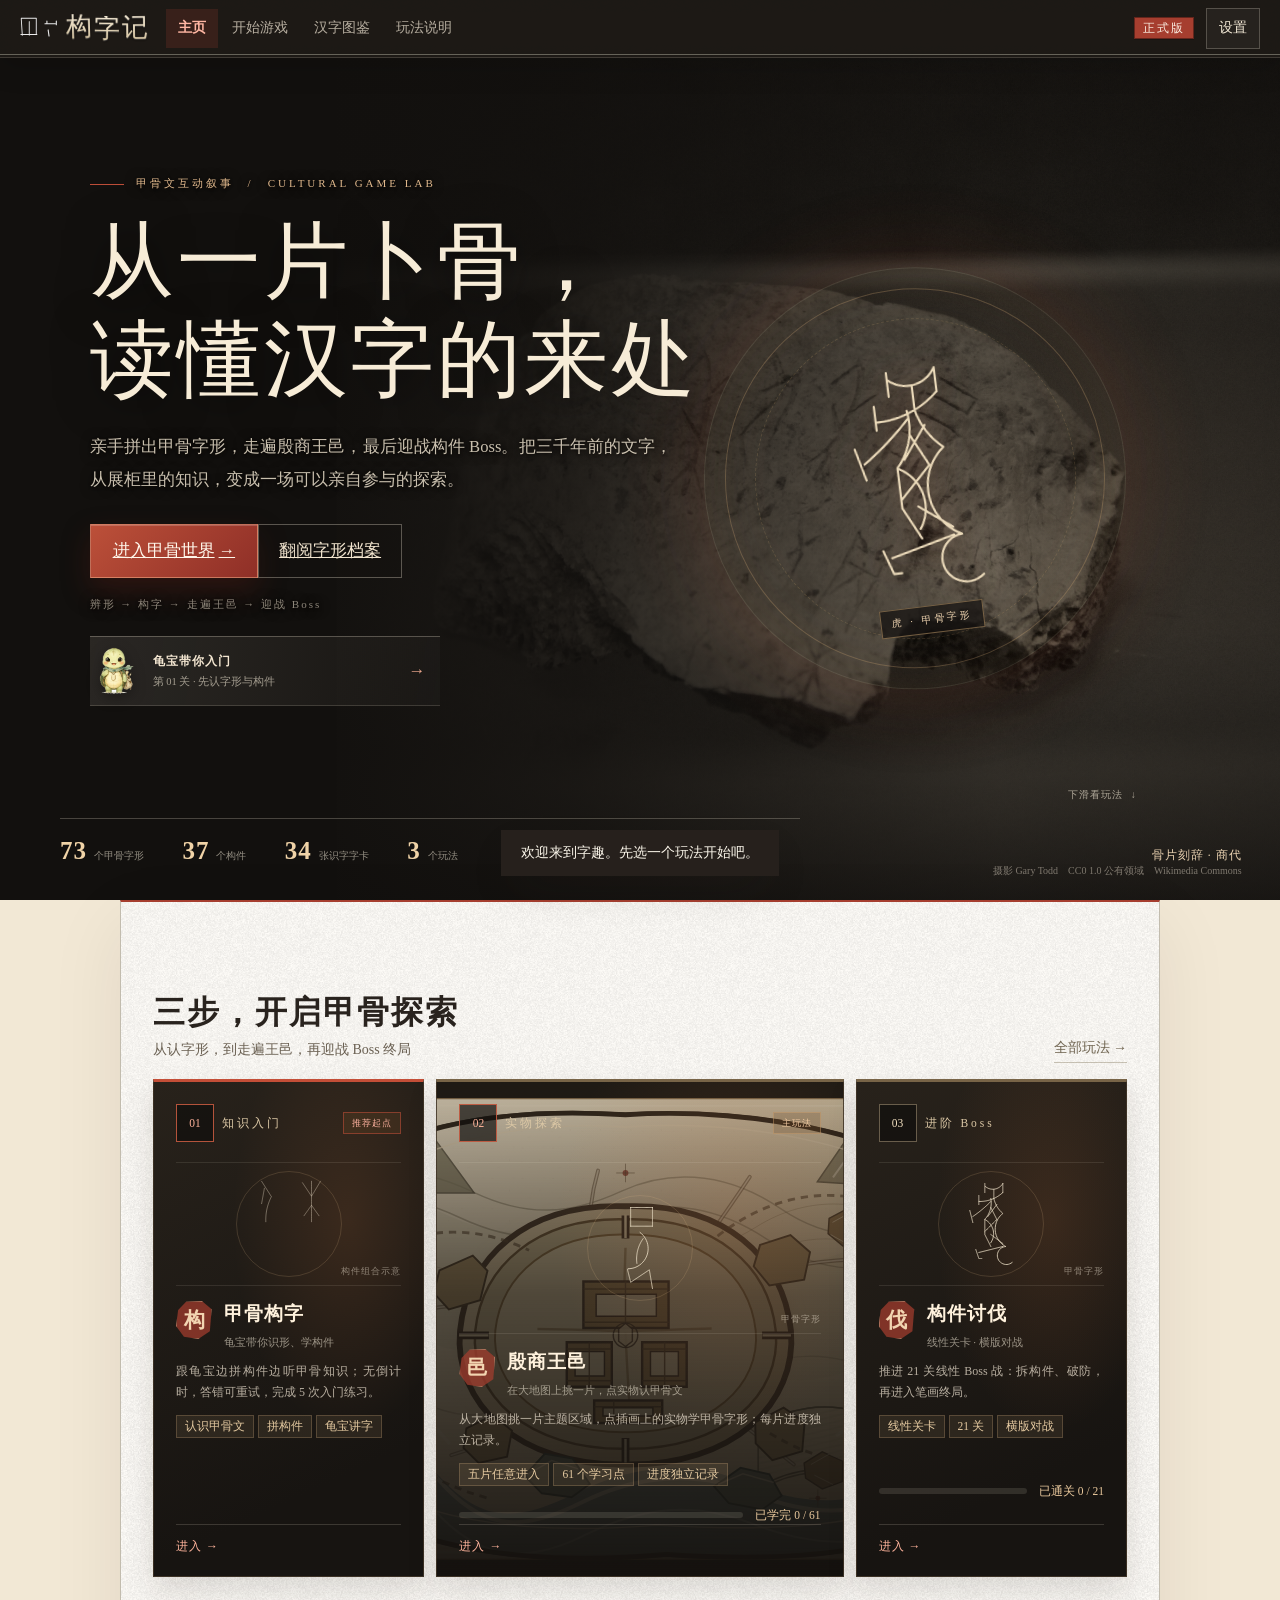
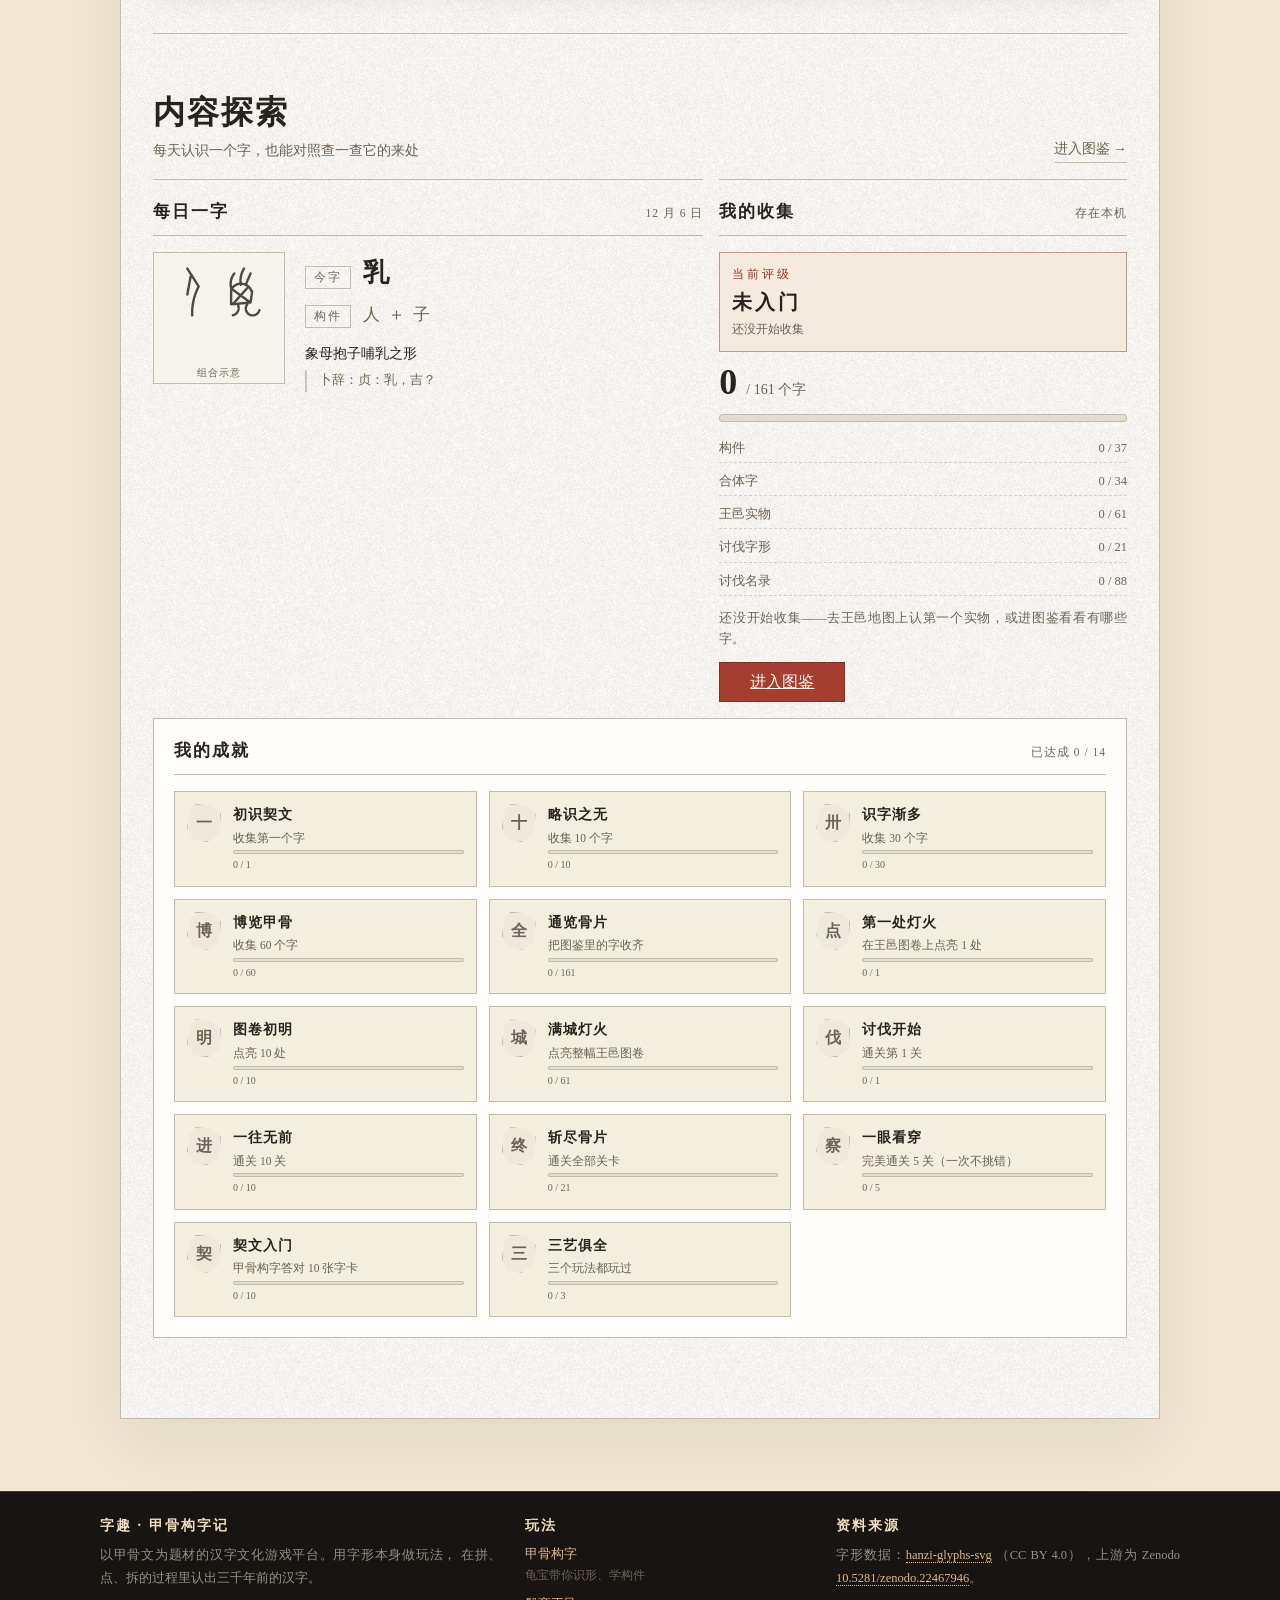
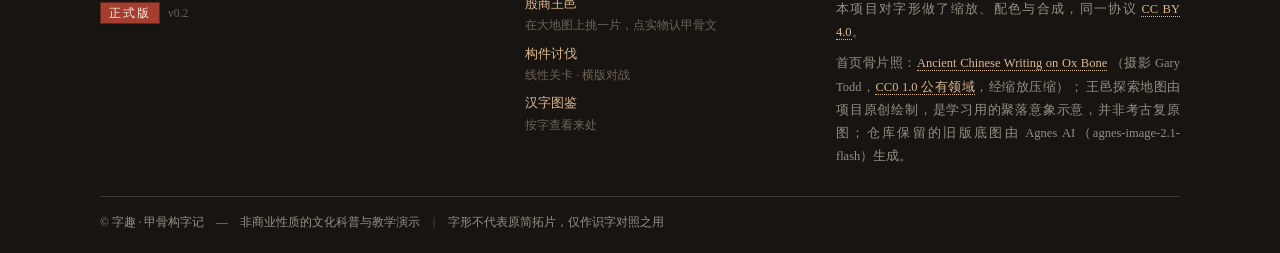
==== commit 5a731919: "新增演示模式：一键填满二三关进度（可逆快照，含成就），顶栏常驻「演示中」印章" ====
--- a/index.html
+++ b/index.html
@@ -86,6 +86,7 @@
 <script src="js/core/leveldata.js"></script>
 <script src="js/core/util.js?v=20261012-2"></script>
 <script src="js/core/packs.js"></script>
+<script src="js/core/demo.js?v=20261017-1"></script>
 <script src="js/core/atlas.js?v=20261015-1"></script>
 <script src="js/core/achievements.js"></script>
 <script src="js/core/modes.js"></script>
--- a/css/modes.css
+++ b/css/modes.css
@@ -2009,7 +2009,15 @@
 .bo-tier-img {
   display: block; width: 100%; height: clamp(84px, 9.4vw, 136px);
   object-fit: contain;
-  filter: drop-shadow(0 7px 11px rgba(62, 45, 28, .16));
+  /* 这三只是线稿代用图，本身是冷灰；套一层暖调让它跟全站的骨色手绘同一色温。
+     换成正式立绘后可以去掉 sepia。 */
+  filter: sepia(.34) saturate(1.06) contrast(1.02);
+  /* 立绘是「米色纸上画的水墨兽」，纸底与卡片同为米色，
+     用 multiply 混合让纸底直接融进卡片，不留一圈方形底色。 */
+  /* 立绘底是比卡片更亮的米白纸；用 darken 让「更亮的那层」被卡片顶替，
+     纸底自然消失，只留下比卡片深的墨与色块。 */
+
+    drop-shadow(0 7px 11px rgba(62, 45, 28, .16));
 }
 .bo-tier-artname {
   font-size: var(--fs-sm); letter-spacing: 2px; color: var(--bronze-tint);
@@ -2745,7 +2753,8 @@
   .modes-scene .lv-intro-copy { order: 1; }
   .modes-scene .lv-guide { order: 2; }
 
-  .modes-scene .lv-title { font-size: clamp(30px, 8vw, 40px); }
+  .modes-scene .lv-title { font-size: clamp(28px, 6.6vw, 38px);
+  text-wrap: balance; max-width: 20em; }
   .modes-scene .lv-row { gap: 0; padding: 10px 0 4px; }
   .modes-scene .lv-row::before { display: none; }
   .modes-scene .lv,
@@ -3492,3 +3501,69 @@
   /* 呼吸环去掉；按钮仍是朱砂实底，位置本身已经够醒目了 */
   .scene.boss-raid .bd-guide-btn { animation: none; }
 }
+
+/* 首页/开始游戏页大标题：不许把最后一个字挤到第二行。
+   实测：多条 .lv-title 的字号规则互相覆盖，前面改的会被后面的盖掉，
+   所以这里用「高特异性 + 放在文件末尾 + balance」一次性定死。 */
+.scene.modes-scene .lv-title {
+  font-size: clamp(24px, 2.4vw, 34px);
+  max-width: 22em;
+  text-wrap: balance;
+  overflow-wrap: normal;
+  word-break: keep-all;
+}
+
+/* 第三关三档徽记：甲骨字形拼成，不用图片。高度沿用原来那张立绘，左右两栏不跳。 */
+.bo-tier-emblem { display:block; width:100%; height:clamp(84px,9.4vw,136px);
+  color:var(--ink); filter: drop-shadow(0 7px 11px rgba(62,45,28,.10)); }
+.bo-tier-emblem path { stroke-width: 1.9px; }
+
+/* ============================================================
+   第三关三档：改成「开始游戏」页那种三栏卡片并排。
+   原来是三张横向长条（左图右字）竖着堆，占满整屏高度、
+   一屏只看得到一阶；改成三列后，三阶一屏看全，像选关页一样。
+   ============================================================ */
+.bo-board {
+  display: grid;
+  grid-template-columns: repeat(3, minmax(0, 1fr));
+  gap: var(--s-4);
+  align-items: stretch;
+}
+/* 卡片内部改竖排：徽记在上、阶名与关卡在下 */
+.bo-tier {
+  grid-template-columns: minmax(0, 1fr);
+  align-content: start;
+  align-items: start;
+  gap: var(--s-3);
+  padding: var(--s-4);
+}
+.bo-tier.current { border-left: 1px solid var(--edge); }
+.bo-tier.current::before {
+  content: ''; position: absolute; left: -1px; top: 10px; bottom: 10px;
+  width: 3px; border-radius: 2px; background: var(--cinnabar);
+}
+.bo-tier-art { align-items: center; }
+.bo-tier-emblem { height: clamp(116px, 9.6vw, 148px); }
+.bo-tier-head { flex-wrap: wrap; }
+/* 六到九颗珠子在一张窄卡里必须能换行，否则挤出卡片 */
+.bo-tier-beads { flex-wrap: wrap; row-gap: var(--s-2); }
+@media (max-width: 1080px) {
+  .bo-board { grid-template-columns: repeat(2, minmax(0, 1fr)); }
+}
+@media (max-width: 720px) {
+  .bo-board { grid-template-columns: minmax(0, 1fr); }
+  .bo-tier-emblem { height: 108px; }
+}
+
+/* 徽记底衬：一块浅色「骨版」，让字形像拓在骨面上而不是飘在卡片里。
+   用径向渐变模拟骨面的凹凸，不引入任何图片。 */
+.bo-tier-art {
+  position: relative;
+  padding: 8px 10px 4px;
+  border-radius: 14px;
+  background:
+    radial-gradient(ellipse at 38% 30%, #fffdf8 0%, #f6ecda 46%, #eadfc6 100%);
+  box-shadow: inset 0 0 0 1px color-mix(in srgb, var(--edge) 62%, transparent),
+              inset 0 2px 10px rgba(120, 96, 60, .10);
+}
+.bo-tier-done-mark { position: absolute; right: 10px; top: 8px; }
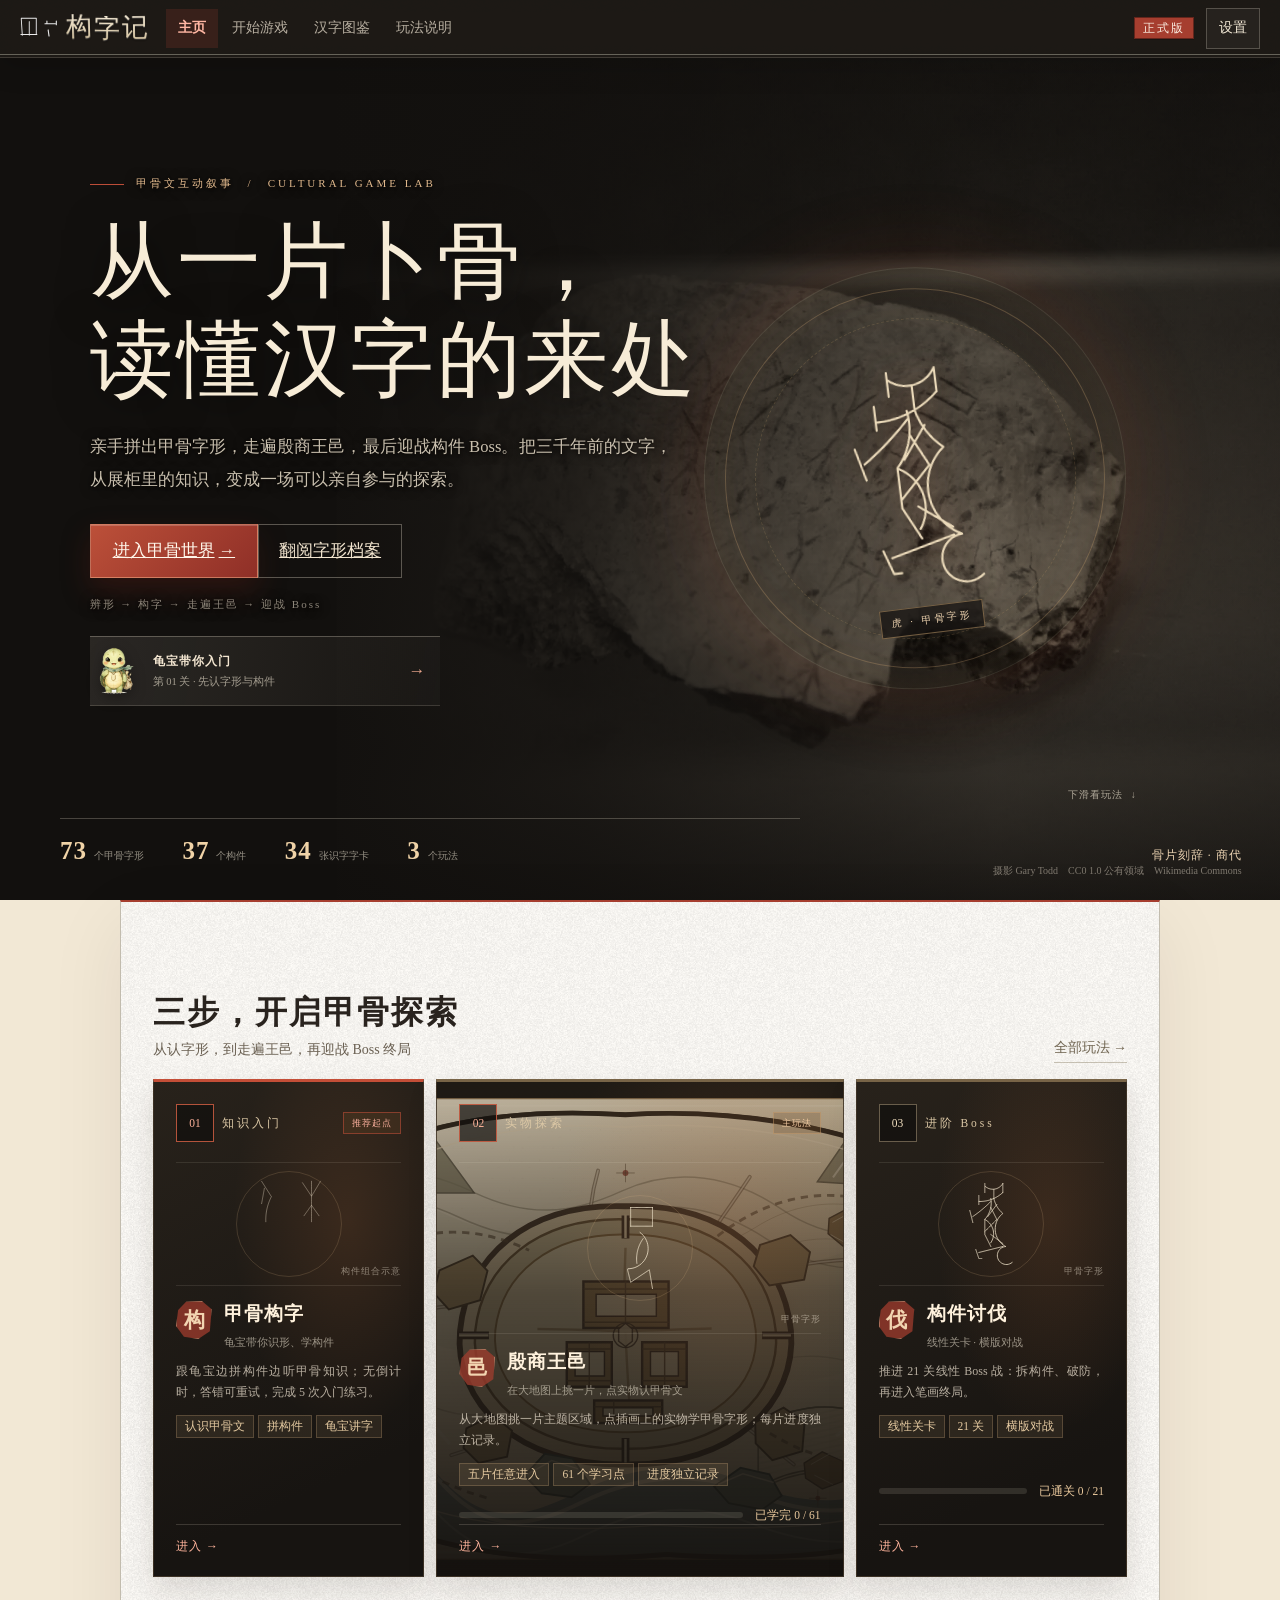
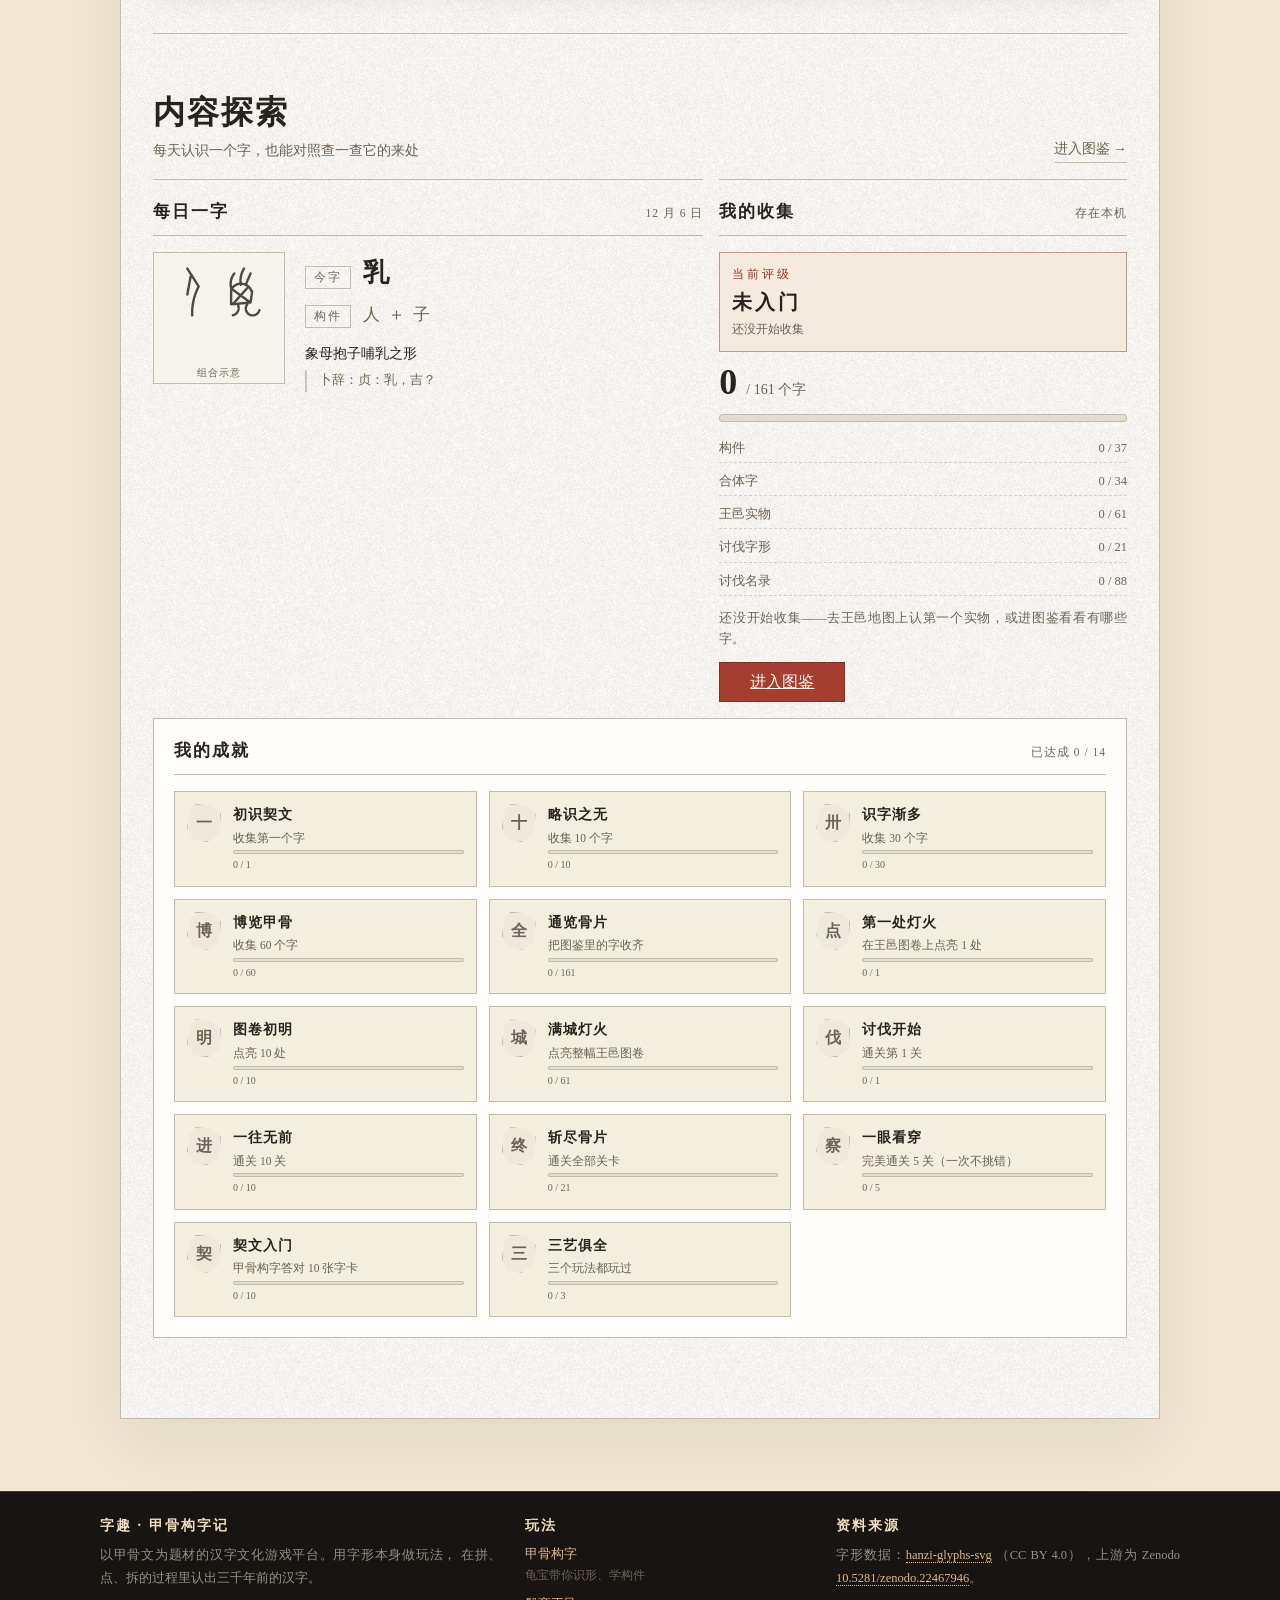
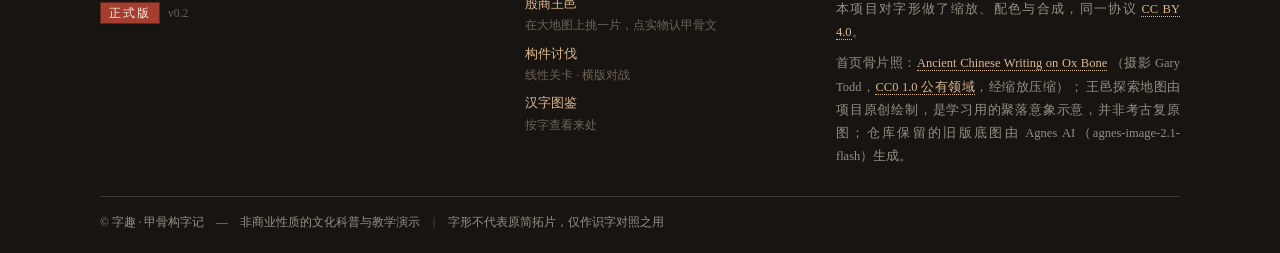
==== commit c12f66d7: "补齐第三关 9 关专属形象（压成米色平涂＋棕墨线，与 88 尊同一套语言），悬停即显示" ====
--- a/index.html
+++ b/index.html
@@ -82,7 +82,7 @@
 <!-- 页面底纹：真实甲骨文字形（运行期注入，见 build.js 的 injectPattern） -->
 <script>window.App = window.App || {}; App.OB_PATTERN = "data:image/svg+xml;charset=utf-8,%3Csvg%20xmlns%3D%22http%3A%2F%2Fwww.w3.org%2F2000%2Fsvg%22%20width%3D%22860%22%20height%3D%22860%22%20viewBox%3D%220%200%20860%20860%22%3E%3Cg%20opacity%3D%220.37%22%20transform%3D%22translate%2892.42%2C125.12%29%20scale%283.42176%29%22%3E%3Cpath%20d%3D%22M%2014.456%203.506%20L%204.456%2014.506%20A%200.735%200.735%200%200%200%205.544%2015.494%20L%2015.544%204.494%20A%200.735%200.735%200%200%200%2014.456%203.506%20Z%20M%208.402%204.427%20L%2013.402%2011.427%20A%200.735%200.735%200%200%200%2014.598%2010.573%20L%209.598%203.573%20A%200.735%200.735%200%200%200%208.402%204.427%20Z%20M%2013.267%2010.946%20L%2011.267%2037.946%20A%200.735%200.735%200%200%200%2012.733%2038.054%20L%2014.733%2011.054%20A%200.735%200.735%200%200%200%2013.267%2010.946%20Z%20M%2013.48%2011.52%20L%2020.48%2018.52%20A%200.735%200.735%200%200%200%2021.52%2017.48%20L%2014.52%2010.48%20A%200.735%200.735%200%200%200%2013.48%2011.52%20Z%20M%2013.522%2017.558%20L%2020.522%2023.558%20A%200.735%200.735%200%200%200%2021.478%2022.442%20L%2014.478%2016.442%20A%200.735%200.735%200%200%200%2013.522%2017.558%20Z%20M%2012.48%2026.52%20L%2019.48%2033.52%20A%200.735%200.735%200%200%200%2020.52%2032.48%20L%2013.52%2025.48%20A%200.735%200.735%200%200%200%2012.48%2026.52%20Z%20M%2012.516%2025.447%20L%204.516%2032.447%20A%200.735%200.735%200%200%200%205.484%2033.553%20L%2013.484%2026.553%20A%200.735%200.735%200%200%200%2012.516%2025.447%20Z%20M%2013.541%2016.426%20L%203.541%2024.426%20A%200.735%200.735%200%200%200%204.459%2025.574%20L%2014.459%2017.574%20A%200.735%200.735%200%200%200%2013.541%2016.426%20Z%22%20fill%3D%22%238a7350%22%2F%3E%3C%2Fg%3E%3Cg%20opacity%3D%220.334%22%20transform%3D%22translate%28307.82%2C122.14%29%20scale%284.03172%29%22%3E%3Cpath%20d%3D%22M%207.35%203.783%20L%204.35%2012.783%20A%200.685%200.685%200%200%200%205.65%2013.217%20L%208.65%204.217%20A%200.685%200.685%200%200%200%207.35%203.783%20Z%20M%2010.376%204.283%20L%2015.376%2015.283%20A%200.685%200.685%200%200%200%2016.624%2014.717%20L%2011.624%203.717%20A%200.685%200.685%200%200%200%2010.376%204.283%20Z%20M%205.672%2013.601%20L%2016.672%2019.601%20A%200.685%200.685%200%200%200%2017.328%2018.399%20L%206.328%2012.399%20A%200.685%200.685%200%200%200%205.672%2013.601%20Z%20M%209.32%2012.085%20L%2011.32%2028.085%20A%200.685%200.685%200%200%200%2012.68%2027.915%20L%2010.68%2011.915%20A%200.685%200.685%200%200%200%209.32%2012.085%20Z%20M%2011.516%2027.516%20L%205.516%2033.516%20A%200.685%200.685%200%200%200%206.484%2034.484%20L%2012.484%2028.484%20A%200.685%200.685%200%200%200%2011.516%2027.516%20Z%20M%209.452%2016.589%20L%203.452%2024.589%20A%200.685%200.685%200%200%200%204.548%2025.411%20L%2010.548%2017.411%20A%200.685%200.685%200%200%200%209.452%2016.589%20Z%20M%206.328%2021.134%20L%208.328%2031.134%20A%200.685%200.685%200%200%200%209.672%2030.866%20L%207.672%2020.866%20A%200.685%200.685%200%200%200%206.328%2021.134%20Z%20M%209.413%2030.352%20L%2012.413%2035.352%20A%200.685%200.685%200%200%200%2013.587%2034.648%20L%2010.587%2029.648%20A%200.685%200.685%200%200%200%209.413%2030.352%20Z%22%20fill%3D%22%238a7350%22%2F%3E%3C%2Fg%3E%3Cg%20opacity%3D%220.362%22%20transform%3D%22translate%28518.89%2C121.99%29%20scale%284.13812%29%22%3E%3Cpath%20d%3D%22M%2012.315%204%20L%2012.315%2022%20A%200.685%200.685%200%200%200%2013.685%2022%20L%2013.685%204%20A%200.685%200.685%200%200%200%2012.315%204%20Z%20M%2012.378%2021.713%20L%206.378%2034.713%20A%200.685%200.685%200%200%200%207.622%2035.287%20L%2013.622%2022.287%20A%200.685%200.685%200%200%200%2012.378%2021.713%20Z%20M%2012.484%207.549%20L%205.484%2015.549%20A%200.685%200.685%200%200%200%206.516%2016.451%20L%2013.516%208.451%20A%200.685%200.685%200%200%200%2012.484%207.549%20Z%20M%2012.62%208.57%20L%2021.62%2014.57%20A%200.685%200.685%200%200%200%2022.38%2013.43%20L%2013.38%207.43%20A%200.685%200.685%200%200%200%2012.62%208.57%20Z%20M%2012.66%2022.595%20L%2019.66%2026.595%20A%200.685%200.685%200%200%200%2020.34%2025.405%20L%2013.34%2021.405%20A%200.685%200.685%200%200%200%2012.66%2022.595%20Z%20M%2012.66%2021.405%20L%205.66%2025.405%20A%200.685%200.685%200%200%200%206.34%2026.595%20L%2013.34%2022.595%20A%200.685%200.685%200%200%200%2012.66%2021.405%20Z%20M%2012.324%2022.113%20L%2013.324%2028.113%20A%200.685%200.685%200%200%200%2014.676%2027.887%20L%2013.676%2021.887%20A%200.685%200.685%200%200%200%2012.324%2022.113%20Z%20M%209.694%2027.387%20L%203.694%2030.387%20A%200.685%200.685%200%200%200%204.306%2031.613%20L%2010.306%2028.613%20A%200.685%200.685%200%200%200%209.694%2027.387%20Z%20M%209.364%2028.254%20L%2011.364%2033.254%20A%200.685%200.685%200%200%200%2012.636%2032.746%20L%2010.636%2027.746%20A%200.685%200.685%200%200%200%209.364%2028.254%20Z%22%20fill%3D%22%238a7350%22%2F%3E%3C%2Fg%3E%3Cg%20opacity%3D%220.254%22%20transform%3D%22translate%28742.23%2C119.87%29%20scale%284.09538%29%22%3E%3Cpath%20d%3D%22M%209.368%203.655%20L%203.368%2014.655%20A%200.72%200.72%200%200%200%204.632%2015.345%20L%2010.632%204.345%20A%200.72%200.72%200%200%200%209.368%203.655%20Z%20M%209.378%204.363%20L%2016.378%2016.363%20A%200.72%200.72%200%200%200%2017.622%2015.637%20L%2010.622%203.637%20A%200.72%200.72%200%200%200%209.378%204.363%20Z%20M%206%2011.72%20L%2014%2011.72%20A%200.72%200.72%200%200%200%2014%2010.28%20L%206%2010.28%20A%200.72%200.72%200%200%200%206%2011.72%20Z%20M%208.308%2014.198%20L%2012.308%2028.198%20A%200.72%200.72%200%200%200%2013.692%2027.802%20L%209.692%2013.802%20A%200.72%200.72%200%200%200%208.308%2014.198%20Z%20M%2012.716%2027.338%20L%205.716%2030.338%20A%200.72%200.72%200%200%200%206.284%2031.662%20L%2013.284%2028.662%20A%200.72%200.72%200%200%200%2012.716%2027.338%20Z%20M%205.301%2030.825%20L%204.301%2034.825%20A%200.72%200.72%200%200%200%205.699%2035.175%20L%206.699%2031.175%20A%200.72%200.72%200%200%200%205.301%2030.825%20Z%20M%205.228%2035.683%20L%2014.228%2032.683%20A%200.72%200.72%200%200%200%2013.772%2031.317%20L%204.772%2034.317%20A%200.72%200.72%200%200%200%205.228%2035.683%20Z%20M%2013.294%2031.859%20L%2012.294%2036.859%20A%200.72%200.72%200%200%200%2013.706%2037.141%20L%2014.706%2032.141%20A%200.72%200.72%200%200%200%2013.294%2031.859%20Z%20M%209.301%2016.825%20L%206.301%2028.825%20A%200.72%200.72%200%200%200%207.699%2029.175%20L%2010.699%2017.175%20A%200.72%200.72%200%200%200%209.301%2016.825%20Z%22%20fill%3D%22%238a7350%22%2F%3E%3C%2Fg%3E%3Cg%20opacity%3D%220.344%22%20transform%3D%22translate%2893.84%2C409.04%29%20scale%284.98506%29%22%3E%3Cpath%20d%3D%22M%2011.385%205%20L%2011.385%2025%20A%200.615%200.615%200%200%200%2012.615%2025%20L%2012.615%205%20A%200.615%200.615%200%200%200%2011.385%205%20Z%20M%205.385%205%20L%205.385%2014%20A%200.615%200.615%200%200%200%206.615%2014%20L%206.615%205%20A%200.615%200.615%200%200%200%205.385%205%20Z%20M%205.806%2014.583%20L%2011.806%2016.583%20A%200.615%200.615%200%200%200%2012.194%2015.417%20L%206.194%2013.417%20A%200.615%200.615%200%200%200%205.806%2014.583%20Z%20M%2016.385%204%20L%2016.385%2013%20A%200.615%200.615%200%200%200%2017.615%2013%20L%2017.615%204%20A%200.615%200.615%200%200%200%2016.385%204%20Z%20M%2016.684%2012.473%20L%2011.684%2015.473%20A%200.615%200.615%200%200%200%2012.316%2016.527%20L%2017.316%2013.527%20A%200.615%200.615%200%200%200%2016.684%2012.473%20Z%20M%207%2020.615%20L%2016%2020.615%20A%200.615%200.615%200%200%200%2016%2019.385%20L%207%2019.385%20A%200.615%200.615%200%200%200%207%2020.615%20Z%20M%205%2025.615%20L%2017%2025.615%20A%200.615%200.615%200%200%200%2017%2024.385%20L%205%2024.385%20A%200.615%200.615%200%200%200%205%2025.615%20Z%20M%203.4%2022.133%20L%205.4%2031.133%20A%200.615%200.615%200%200%200%206.6%2030.867%20L%204.6%2021.867%20A%200.615%200.615%200%200%200%203.4%2022.133%20Z%20M%206%2031.615%20L%2016%2031.615%20A%200.615%200.615%200%200%200%2016%2030.385%20L%206%2030.385%20A%200.615%200.615%200%200%200%206%2031.615%20Z%20M%2016.603%2031.121%20L%2018.603%2021.121%20A%200.615%200.615%200%200%200%2017.397%2020.879%20L%2015.397%2030.879%20A%200.615%200.615%200%200%200%2016.603%2031.121%20Z%22%20fill%3D%22%238a7350%22%2F%3E%3C%2Fg%3E%3Cg%20opacity%3D%220.293%22%20transform%3D%22translate%28300.36%2C408.88%29%20scale%284.97181%29%22%3E%3Cpath%20d%3D%22M%204%209.63%20L%2011%209.63%20A%200.63%200.63%200%200%200%2011%208.37%20L%204%208.37%20A%200.63%200.63%200%200%200%204%209.63%20Z%20M%207.37%209%20L%207.37%2026%20A%200.63%200.63%200%200%200%208.63%2026%20L%208.63%209%20A%200.63%200.63%200%200%200%207.37%209%20Z%20M%2015.424%203.744%20L%2011.424%2012.744%20A%200.63%200.63%200%200%200%2012.576%2013.256%20L%2016.576%204.256%20A%200.63%200.63%200%200%200%2015.424%203.744%20Z%20M%2011.402%2013.199%20L%2014.402%2022.199%20A%200.63%200.63%200%200%200%2015.598%2021.801%20L%2012.598%2012.801%20A%200.63%200.63%200%200%200%2011.402%2013.199%20Z%20M%2014.424%2021.744%20L%2010.424%2030.744%20A%200.63%200.63%200%200%200%2011.576%2031.256%20L%2015.576%2022.256%20A%200.63%200.63%200%200%200%2014.424%2021.744%20Z%20M%2015.46%204.324%20L%2021.46%2014.324%20A%200.63%200.63%200%200%200%2022.54%2013.676%20L%2016.54%203.676%20A%200.63%200.63%200%200%200%2015.46%204.324%20Z%20M%2021.402%2013.801%20L%2018.402%2022.801%20A%200.63%200.63%200%200%200%2019.598%2023.199%20L%2022.598%2014.199%20A%200.63%200.63%200%200%200%2021.402%2013.801%20Z%20M%2018.376%2023.089%20L%2019.376%2030.089%20A%200.63%200.63%200%200%200%2020.624%2029.911%20L%2019.624%2022.911%20A%200.63%200.63%200%200%200%2018.376%2023.089%20Z%20M%2013.078%2015.625%20L%2021.078%2014.625%20A%200.63%200.63%200%200%200%2020.922%2013.375%20L%2012.922%2014.375%20A%200.63%200.63%200%200%200%2013.078%2015.625%20Z%20M%2013%2018.63%20L%2021%2018.63%20A%200.63%200.63%200%200%200%2021%2017.37%20L%2013%2017.37%20A%200.63%200.63%200%200%200%2013%2018.63%20Z%20M%207%2032.63%20L%2026%2032.63%20A%200.63%200.63%200%200%200%2026%2031.37%20L%207%2031.37%20A%200.63%200.63%200%200%200%207%2032.63%20Z%22%20fill%3D%22%238a7350%22%2F%3E%3C%2Fg%3E%3Cg%20opacity%3D%220.354%22%20transform%3D%22translate%28529.98%2C409.22%29%20scale%283.69358%29%22%3E%3Cpath%20d%3D%22M%2010.3%204%20L%2010.3%2016%20A%200.7%200.7%200%200%200%2011.7%2016%20L%2011.7%204%20A%200.7%200.7%200%200%200%2010.3%204%20Z%20M%207.4%206.36%20L%2010.4%2011.36%20A%200.7%200.7%200%200%200%2011.6%2010.64%20L%208.6%205.64%20A%200.7%200.7%200%200%200%207.4%206.36%20Z%20M%2011.7%2011%20A%200.7%200.7%200%200%200%2010.3%2011%20A%200.7%200.7%200%200%200%2011.7%2011%20Z%20M%2015.462%204.552%20L%2010.462%2010.552%20A%200.7%200.7%200%200%200%2011.538%2011.448%20L%2016.538%205.448%20A%200.7%200.7%200%200%200%2015.462%204.552%20Z%20M%2012.612%2016.418%20L%203.612%2022.418%20A%200.7%200.7%200%200%200%204.388%2023.582%20L%2013.388%2017.582%20A%200.7%200.7%200%200%200%2012.612%2016.418%20Z%20M%203.336%2023.221%20L%205.336%2029.221%20A%200.7%200.7%200%200%200%206.664%2028.779%20L%204.664%2022.779%20A%200.7%200.7%200%200%200%203.336%2023.221%20Z%20M%205.307%2028.901%20L%204.307%2035.901%20A%200.7%200.7%200%200%200%205.693%2036.099%20L%206.693%2029.099%20A%200.7%200.7%200%200%200%205.307%2028.901%20Z%20M%205%2019.7%20L%2010%2019.7%20A%200.7%200.7%200%200%200%2010%2018.3%20L%205%2018.3%20A%200.7%200.7%200%200%200%205%2019.7%20Z%20M%209.336%2018.779%20L%207.336%2024.779%20A%200.7%200.7%200%200%200%208.664%2025.221%20L%2010.664%2019.221%20A%200.7%200.7%200%200%200%209.336%2018.779%20Z%20M%2010.3%2023%20L%2010.3%2035%20A%200.7%200.7%200%200%200%2011.7%2035%20L%2011.7%2023%20A%200.7%200.7%200%200%200%2010.3%2023%20Z%20M%2010.505%2027.505%20L%206.505%2031.505%20A%200.7%200.7%200%200%200%207.495%2032.495%20L%2011.495%2028.495%20A%200.7%200.7%200%200%200%2010.505%2027.505%20Z%20M%2010.612%2028.582%20L%2016.612%2032.582%20A%200.7%200.7%200%200%200%2017.388%2031.418%20L%2011.388%2027.418%20A%200.7%200.7%200%200%200%2010.612%2028.582%20Z%22%20fill%3D%22%238a7350%22%2F%3E%3C%2Fg%3E%3Cg%20opacity%3D%220.256%22%20transform%3D%22translate%28743.55%2C418.25%29%20scale%284.13449%29%22%3E%3Cpath%20d%3D%22M%203.374%204.313%20L%205.374%208.313%20A%200.7%200.7%200%200%200%206.626%207.687%20L%204.626%203.687%20A%200.7%200.7%200%200%200%203.374%204.313%20Z%20M%205.374%207.687%20L%203.374%2011.687%20A%200.7%200.7%200%200%200%204.626%2012.313%20L%206.626%208.313%20A%200.7%200.7%200%200%200%205.374%207.687%20Z%20M%203.4%2012.36%20L%206.4%2017.36%20A%200.7%200.7%200%200%200%207.6%2016.64%20L%204.6%2011.64%20A%200.7%200.7%200%200%200%203.4%2012.36%20Z%20M%205.4%208.36%20L%208.4%2013.36%20A%200.7%200.7%200%200%200%209.6%2012.64%20L%206.6%207.64%20A%200.7%200.7%200%200%200%205.4%208.36%20Z%20M%207.505%204.495%20L%208.505%205.495%20A%200.7%200.7%200%200%200%209.495%204.505%20L%208.495%203.505%20A%200.7%200.7%200%200%200%207.505%204.495%20Z%20M%207.505%208.495%20L%209.505%2010.495%20A%200.7%200.7%200%200%200%2010.495%209.505%20L%208.495%207.505%20A%200.7%200.7%200%200%200%207.505%208.495%20Z%20M%2010.3%2021%20L%2010.3%2036%20A%200.7%200.7%200%200%200%2011.7%2036%20L%2011.7%2021%20A%200.7%200.7%200%200%200%2010.3%2021%20Z%20M%206.3%2018%20L%206.3%2025%20A%200.7%200.7%200%200%200%207.7%2025%20L%207.7%2018%20A%200.7%200.7%200%200%200%206.3%2018%20Z%20M%206.83%2025.679%20L%2010.83%2026.679%20A%200.7%200.7%200%200%200%2011.17%2025.321%20L%207.17%2024.321%20A%200.7%200.7%200%200%200%206.83%2025.679%20Z%20M%2015.3%2018%20L%2015.3%2025%20A%200.7%200.7%200%200%200%2016.7%2025%20L%2016.7%2018%20A%200.7%200.7%200%200%200%2015.3%2018%20Z%20M%2015.863%2024.314%20L%2010.863%2025.314%20A%200.7%200.7%200%200%200%2011.137%2026.686%20L%2016.137%2025.686%20A%200.7%200.7%200%200%200%2015.863%2024.314%20Z%20M%207.505%2028.495%20L%2010.505%2031.495%20A%200.7%200.7%200%200%200%2011.495%2030.505%20L%208.495%2027.505%20A%200.7%200.7%200%200%200%207.505%2028.495%20Z%20M%2015.64%2027.4%20L%2010.64%2030.4%20A%200.7%200.7%200%200%200%2011.36%2031.6%20L%2016.36%2028.6%20A%200.7%200.7%200%200%200%2015.64%2027.4%20Z%22%20fill%3D%22%238a7350%22%2F%3E%3C%2Fg%3E%3Cg%20opacity%3D%220.283%22%20transform%3D%22translate%2897.26%2C703.14%29%20scale%284.76898%29%22%3E%3Cpath%20d%3D%22M%205.354%203.928%20L%203.354%2021.928%20A%200.65%200.65%200%200%200%204.646%2022.072%20L%206.646%204.072%20A%200.65%200.65%200%200%200%205.354%203.928%20Z%20M%206%204.65%20L%2020%204.65%20A%200.65%200.65%200%200%200%2020%203.35%20L%206%203.35%20A%200.65%200.65%200%200%200%206%204.65%20Z%20M%2019.35%204%20L%2019.35%2021%20A%200.65%200.65%200%200%200%2020.65%2021%20L%2020.65%204%20A%200.65%200.65%200%200%200%2019.35%204%20Z%20M%2019.709%2020.419%20L%2015.709%2022.419%20A%200.65%200.65%200%200%200%2016.291%2023.581%20L%2020.291%2021.581%20A%200.65%200.65%200%200%200%2019.709%2020.419%20Z%20M%2015.363%2023.127%20L%2017.363%2033.127%20A%200.65%200.65%200%200%200%2018.637%2032.873%20L%2016.637%2022.873%20A%200.65%200.65%200%200%200%2015.363%2023.127%20Z%20M%208.443%2011.334%20L%2011.443%2016.334%20A%200.65%200.65%200%200%200%2012.557%2015.666%20L%209.557%2010.666%20A%200.65%200.65%200%200%200%208.443%2011.334%20Z%20M%2016.501%209.584%20L%2011.501%2015.584%20A%200.65%200.65%200%200%200%2012.499%2016.416%20L%2017.499%2010.416%20A%200.65%200.65%200%200%200%2016.501%209.584%20Z%20M%2011.35%2016%20L%2011.35%2031%20A%200.65%200.65%200%200%200%2012.65%2031%20L%2012.65%2016%20A%200.65%200.65%200%200%200%2011.35%2016%20Z%20M%208.48%2023.39%20L%2011.48%2027.39%20A%200.65%200.65%200%200%200%2012.52%2026.61%20L%209.52%2022.61%20A%200.65%200.65%200%200%200%208.48%2023.39%20Z%20M%203.666%2023.557%20L%208.666%2026.557%20A%200.65%200.65%200%200%200%209.334%2025.443%20L%204.334%2022.443%20A%200.65%200.65%200%200%200%203.666%2023.557%20Z%20M%208.383%2025.794%20L%206.383%2031.794%20A%200.65%200.65%200%200%200%207.617%2032.206%20L%209.617%2026.206%20A%200.65%200.65%200%200%200%208.383%2025.794%20Z%20M%208.419%2010.709%20L%205.419%2016.709%20A%200.65%200.65%200%200%200%206.581%2017.291%20L%209.581%2011.291%20A%200.65%200.65%200%200%200%208.419%2010.709%20Z%20M%2016.359%2010.107%20L%2017.359%2016.107%20A%200.65%200.65%200%200%200%2018.641%2015.893%20L%2017.641%209.893%20A%200.65%200.65%200%200%200%2016.359%2010.107%20Z%20M%2012.46%2027.46%20L%2015.46%2024.46%20A%200.65%200.65%200%200%200%2014.54%2023.54%20L%2011.54%2026.54%20A%200.65%200.65%200%200%200%2012.46%2027.46%20Z%22%20fill%3D%22%238a7350%22%2F%3E%3C%2Fg%3E%3Cg%20opacity%3D%220.343%22%20transform%3D%22translate%28313.54%2C701.51%29%20scale%285.27812%29%22%3E%3Cpath%20d%3D%22M%207.535%209.372%20L%2011.535%2014.372%20A%200.595%200.595%200%200%200%2012.465%2013.628%20L%208.465%208.628%20A%200.595%200.595%200%200%200%207.535%209.372%20Z%20M%2014.468%207.734%20L%2011.468%2013.734%20A%200.595%200.595%200%200%200%2012.532%2014.266%20L%2015.532%208.266%20A%200.595%200.595%200%200%200%2014.468%207.734%20Z%20M%207.468%208.734%20L%203.468%2016.734%20A%200.595%200.595%200%200%200%204.532%2017.266%20L%208.532%209.266%20A%200.595%200.595%200%200%200%207.468%208.734%20Z%20M%2014.535%208.372%20L%2018.535%2013.372%20A%200.595%200.595%200%200%200%2019.465%2012.628%20L%2015.465%207.628%20A%200.595%200.595%200%200%200%2014.535%208.372%20Z%20M%2011.405%2014%20L%2011.405%2030%20A%200.595%200.595%200%200%200%2012.595%2030%20L%2012.595%2014%20A%200.595%200.595%200%200%200%2011.405%2014%20Z%20M%206.516%2023.346%20L%2011.516%2030.346%20A%200.595%200.595%200%200%200%2012.484%2029.654%20L%207.484%2022.654%20A%200.595%200.595%200%200%200%206.516%2023.346%20Z%20M%2014.436%2020.812%20L%2011.436%2029.812%20A%200.595%200.595%200%200%200%2012.564%2030.188%20L%2015.564%2021.188%20A%200.595%200.595%200%200%200%2014.436%2020.812%20Z%20M%208.33%2018.495%20L%2011.33%2016.495%20A%200.595%200.595%200%200%200%2010.67%2015.505%20L%207.67%2017.505%20A%200.595%200.595%200%200%200%208.33%2018.495%20Z%20M%2010.67%2016.495%20L%2016.67%2020.495%20A%200.595%200.595%200%200%200%2017.33%2019.505%20L%2011.33%2015.505%20A%200.595%200.595%200%200%200%2010.67%2016.495%20Z%20M%207.468%2018.266%20L%208.468%2020.266%20A%200.595%200.595%200%200%200%209.532%2019.734%20L%208.532%2017.734%20A%200.595%200.595%200%200%200%207.468%2018.266%20Z%20M%209%2020.595%20L%2017%2020.595%20A%200.595%200.595%200%200%200%2017%2019.405%20L%209%2019.405%20A%200.595%200.595%200%200%200%209%2020.595%20Z%20M%2020.405%204%20L%2020.405%2018%20A%200.595%200.595%200%200%200%2021.595%2018%20L%2021.595%204%20A%200.595%200.595%200%200%200%2020.405%204%20Z%20M%2016.505%206.33%20L%2020.505%2012.33%20A%200.595%200.595%200%200%200%2021.495%2011.67%20L%2017.495%205.67%20A%200.595%200.595%200%200%200%2016.505%206.33%20Z%20M%2021.595%2012%20A%200.595%200.595%200%200%200%2020.405%2012%20A%200.595%200.595%200%200%200%2021.595%2012%20Z%20M%2026.579%205.579%20L%2020.579%2011.579%20A%200.595%200.595%200%200%200%2021.421%2012.421%20L%2027.421%206.421%20A%200.595%200.595%200%200%200%2026.579%205.579%20Z%20M%2017.129%2020.581%20L%2026.129%2018.581%20A%200.595%200.595%200%200%200%2025.871%2017.419%20L%2016.871%2019.419%20A%200.595%200.595%200%200%200%2017.129%2020.581%20Z%22%20fill%3D%22%238a7350%22%2F%3E%3C%2Fg%3E%3Cg%20opacity%3D%220.295%22%20transform%3D%22translate%28523.09%2C691.18%29%20scale%284.02553%29%22%3E%3Cpath%20d%3D%22M%2015.28%204%20L%2015.28%2037%20A%200.72%200.72%200%200%200%2016.72%2037%20L%2016.72%204%20A%200.72%200.72%200%200%200%2015.28%204%20Z%20M%2011.28%2016%20L%2011.28%2022%20A%200.72%200.72%200%200%200%2012.72%2022%20L%2012.72%2016%20A%200.72%200.72%200%200%200%2011.28%2016%20Z%20M%2012%2016.72%20L%2022%2016.72%20A%200.72%200.72%200%200%200%2022%2015.28%20L%2012%2015.28%20A%200.72%200.72%200%200%200%2012%2016.72%20Z%20M%2021.28%2016%20L%2021.28%2022%20A%200.72%200.72%200%200%200%2022.72%2022%20L%2022.72%2016%20A%200.72%200.72%200%200%200%2021.28%2016%20Z%20M%2012%2022.72%20L%2022%2022.72%20A%200.72%200.72%200%200%200%2022%2021.28%20L%2012%2021.28%20A%200.72%200.72%200%200%200%2012%2022.72%20Z%20M%206%207.72%20L%2010%207.72%20A%200.72%200.72%200%200%200%2010%206.28%20L%206%206.28%20A%200.72%200.72%200%200%200%206%207.72%20Z%20M%2010.118%207.71%20L%2016.118%206.71%20A%200.72%200.72%200%200%200%2015.882%205.29%20L%209.882%206.29%20A%200.72%200.72%200%200%200%2010.118%207.71%20Z%20M%206%2012.72%20L%209%2012.72%20A%200.72%200.72%200%200%200%209%2011.28%20L%206%2011.28%20A%200.72%200.72%200%200%200%206%2012.72%20Z%20M%209.399%2012.599%20L%2012.399%2010.599%20A%200.72%200.72%200%200%200%2011.601%209.401%20L%208.601%2011.401%20A%200.72%200.72%200%200%200%209.399%2012.599%20Z%20M%2012%2010.72%20L%2016%2010.72%20A%200.72%200.72%200%200%200%2016%209.28%20L%2012%209.28%20A%200.72%200.72%200%200%200%2012%2010.72%20Z%20M%205%2027.72%20L%209%2027.72%20A%200.72%200.72%200%200%200%209%2026.28%20L%205%2026.28%20A%200.72%200.72%200%200%200%205%2027.72%20Z%20M%209.509%2027.509%20L%2011.509%2025.509%20A%200.72%200.72%200%200%200%2010.491%2024.491%20L%208.491%2026.491%20A%200.72%200.72%200%200%200%209.509%2027.509%20Z%20M%2011%2025.72%20L%2016%2025.72%20A%200.72%200.72%200%200%200%2016%2024.28%20L%2011%2024.28%20A%200.72%200.72%200%200%200%2011%2025.72%20Z%20M%204%2031.72%20L%208%2031.72%20A%200.72%200.72%200%200%200%208%2030.28%20L%204%2030.28%20A%200.72%200.72%200%200%200%204%2031.72%20Z%20M%208.322%2031.644%20L%2012.322%2029.644%20A%200.72%200.72%200%200%200%2011.678%2028.356%20L%207.678%2030.356%20A%200.72%200.72%200%200%200%208.322%2031.644%20Z%20M%2011.772%2029.683%20L%2014.772%2030.683%20A%200.72%200.72%200%200%200%2015.228%2029.317%20L%2012.228%2028.317%20A%200.72%200.72%200%200%200%2011.772%2029.683%20Z%22%20fill%3D%22%238a7350%22%2F%3E%3C%2Fg%3E%3Cg%20opacity%3D%220.352%22%20transform%3D%22translate%28731.62%2C688.27%29%20scale%284.06915%29%22%3E%3Cpath%20d%3D%22M%2012.33%204.799%20L%209.33%2014.799%20A%200.7%200.7%200%200%200%2010.67%2015.201%20L%2013.67%205.201%20A%200.7%200.7%200%200%200%2012.33%204.799%20Z%20M%2011.453%209.437%20L%2015.453%2014.437%20A%200.7%200.7%200%200%200%2016.547%2013.563%20L%2012.547%208.563%20A%200.7%200.7%200%200%200%2011.453%209.437%20Z%20M%2015.336%2013.779%20L%2013.336%2019.779%20A%200.7%200.7%200%200%200%2014.664%2020.221%20L%2016.664%2014.221%20A%200.7%200.7%200%200%200%2015.336%2013.779%20Z%20M%2013.3%2020%20L%2013.3%2036%20A%200.7%200.7%200%200%200%2014.7%2036%20L%2014.7%2020%20A%200.7%200.7%200%200%200%2013.3%2020%20Z%20M%205.3%2010%20L%205.3%2019%20A%200.7%200.7%200%200%200%206.7%2019%20L%206.7%2010%20A%200.7%200.7%200%200%200%205.3%2010%20Z%20M%203.418%2013.388%20L%205.418%2016.388%20A%200.7%200.7%200%200%200%206.582%2015.612%20L%204.582%2012.612%20A%200.7%200.7%200%200%200%203.418%2013.388%20Z%20M%206.7%2016%20A%200.7%200.7%200%200%200%205.3%2016%20A%200.7%200.7%200%200%200%206.7%2016%20Z%20M%208.44%2011.58%20L%205.44%2015.58%20A%200.7%200.7%200%200%200%206.56%2016.42%20L%209.56%2012.42%20A%200.7%200.7%200%200%200%208.44%2011.58%20Z%20M%207.3%2023%20L%207.3%2034%20A%200.7%200.7%200%200%200%208.7%2034%20L%208.7%2023%20A%200.7%200.7%200%200%200%207.3%2023%20Z%20M%204.505%2026.495%20L%207.505%2029.495%20A%200.7%200.7%200%200%200%208.495%2028.505%20L%205.495%2025.505%20A%200.7%200.7%200%200%200%204.505%2026.495%20Z%20M%2010.44%2024.58%20L%207.44%2028.58%20A%200.7%200.7%200%200%200%208.56%2029.42%20L%2011.56%2025.42%20A%200.7%200.7%200%200%200%2010.44%2024.58%20Z%20M%2019.3%204%20L%2019.3%2015%20A%200.7%200.7%200%200%200%2020.7%2015%20L%2020.7%204%20A%200.7%200.7%200%200%200%2019.3%204%20Z%20M%2015.505%207.495%20L%2019.505%2011.495%20A%200.7%200.7%200%200%200%2020.495%2010.505%20L%2016.495%206.505%20A%200.7%200.7%200%200%200%2015.505%207.495%20Z%20M%2023.453%205.563%20L%2019.453%2010.563%20A%200.7%200.7%200%200%200%2020.547%2011.437%20L%2024.547%206.437%20A%200.7%200.7%200%200%200%2023.453%205.563%20Z%20M%2018.3%2022%20L%2018.3%2035%20A%200.7%200.7%200%200%200%2019.7%2035%20L%2019.7%2022%20A%200.7%200.7%200%200%200%2018.3%2022%20Z%20M%2015.44%2025.42%20L%2018.44%2029.42%20A%200.7%200.7%200%200%200%2019.56%2028.58%20L%2016.56%2024.58%20A%200.7%200.7%200%200%200%2015.44%2025.42%20Z%20M%2023.505%2023.505%20L%2018.505%2028.505%20A%200.7%200.7%200%200%200%2019.495%2029.495%20L%2024.495%2024.495%20A%200.7%200.7%200%200%200%2023.505%2023.505%20Z%22%20fill%3D%22%238a7350%22%2F%3E%3C%2Fg%3E%3C%2Fsvg%3E";</script>
 <script src="js/core/data.js"></script>
-<script src="js/core/_data.js?v=20261016-1"></script>
+<script src="js/core/_data.js?v=20261017-2"></script>
 <script src="js/core/leveldata.js"></script>
 <script src="js/core/util.js?v=20261012-2"></script>
 <script src="js/core/packs.js"></script>
--- a/css/modes.css
+++ b/css/modes.css
@@ -3567,3 +3567,6 @@
               inset 0 2px 10px rgba(120, 96, 60, .10);
 }
 .bo-tier-done-mark { position: absolute; right: 10px; top: 8px; }
+
+/* 悬停换出来的专属形象：叠在徽记之上，等高居中 */
+.bo-tier-hover { position: relative; }
